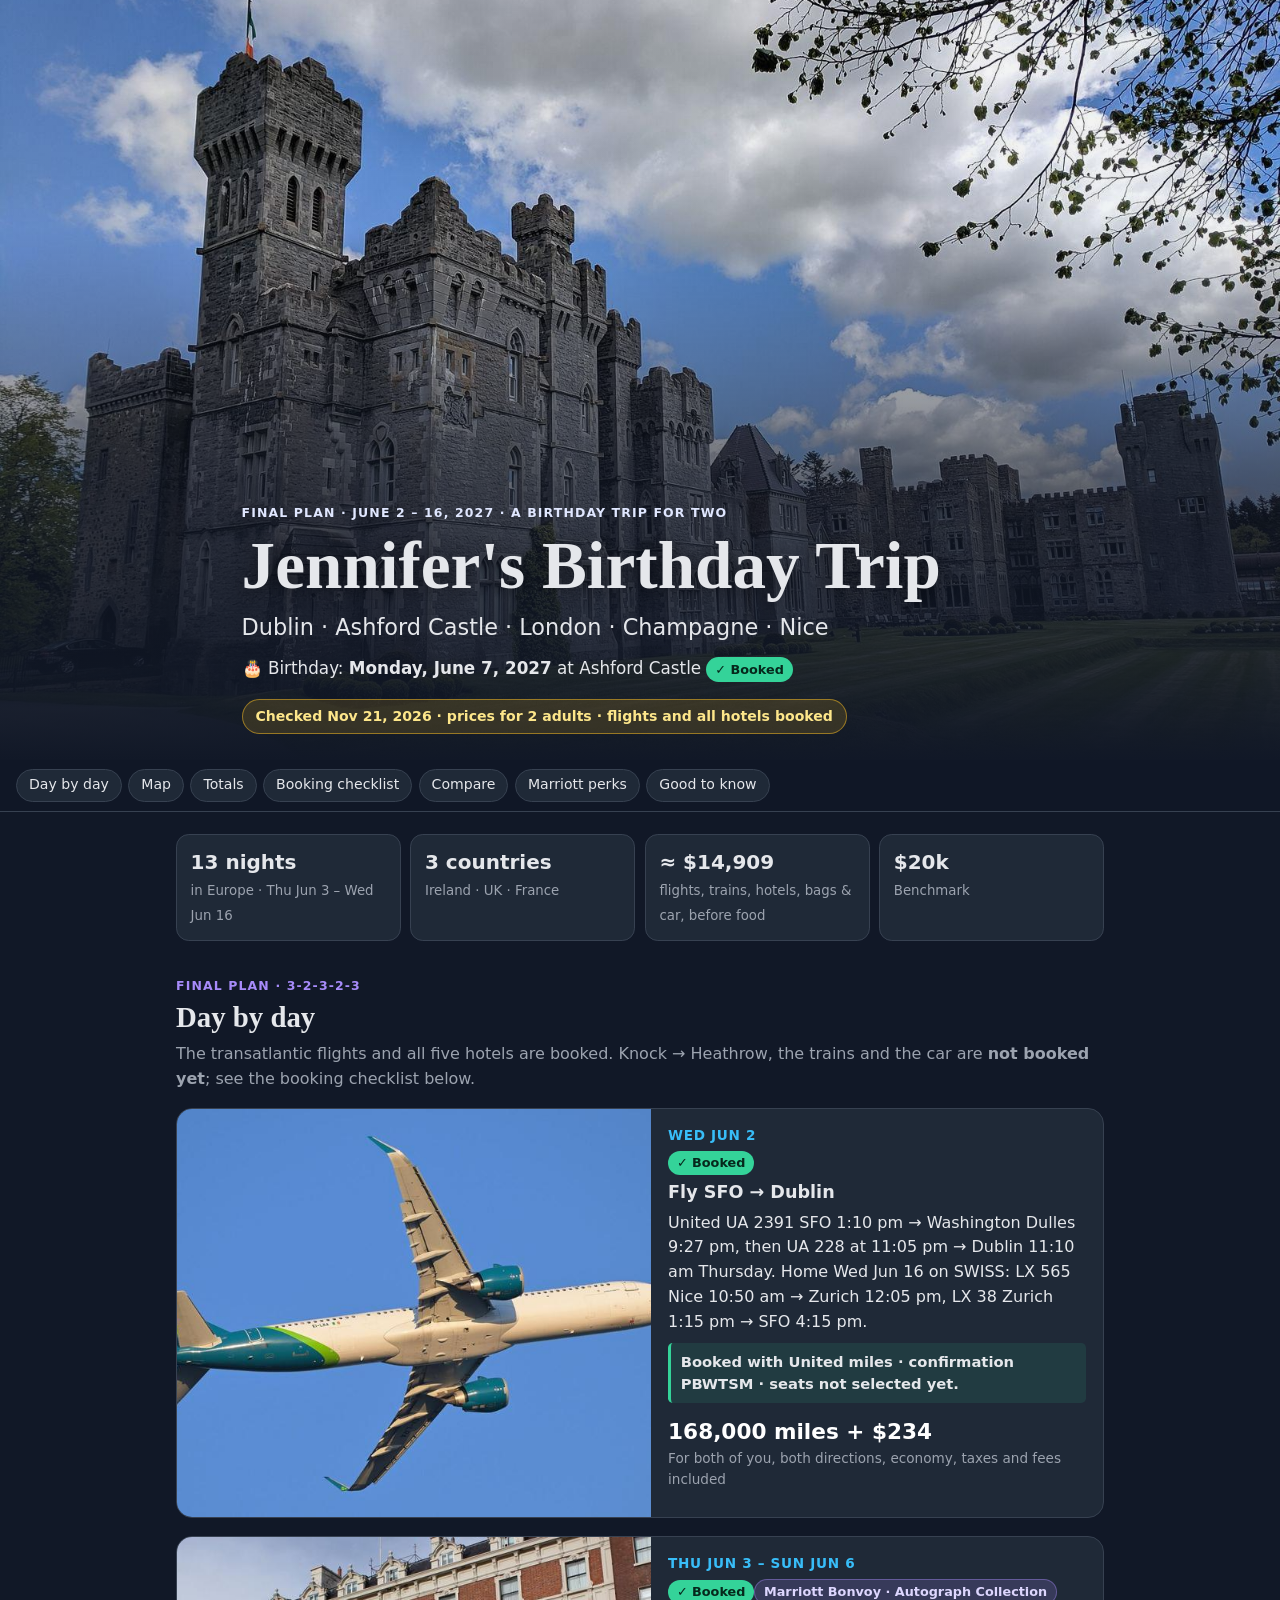
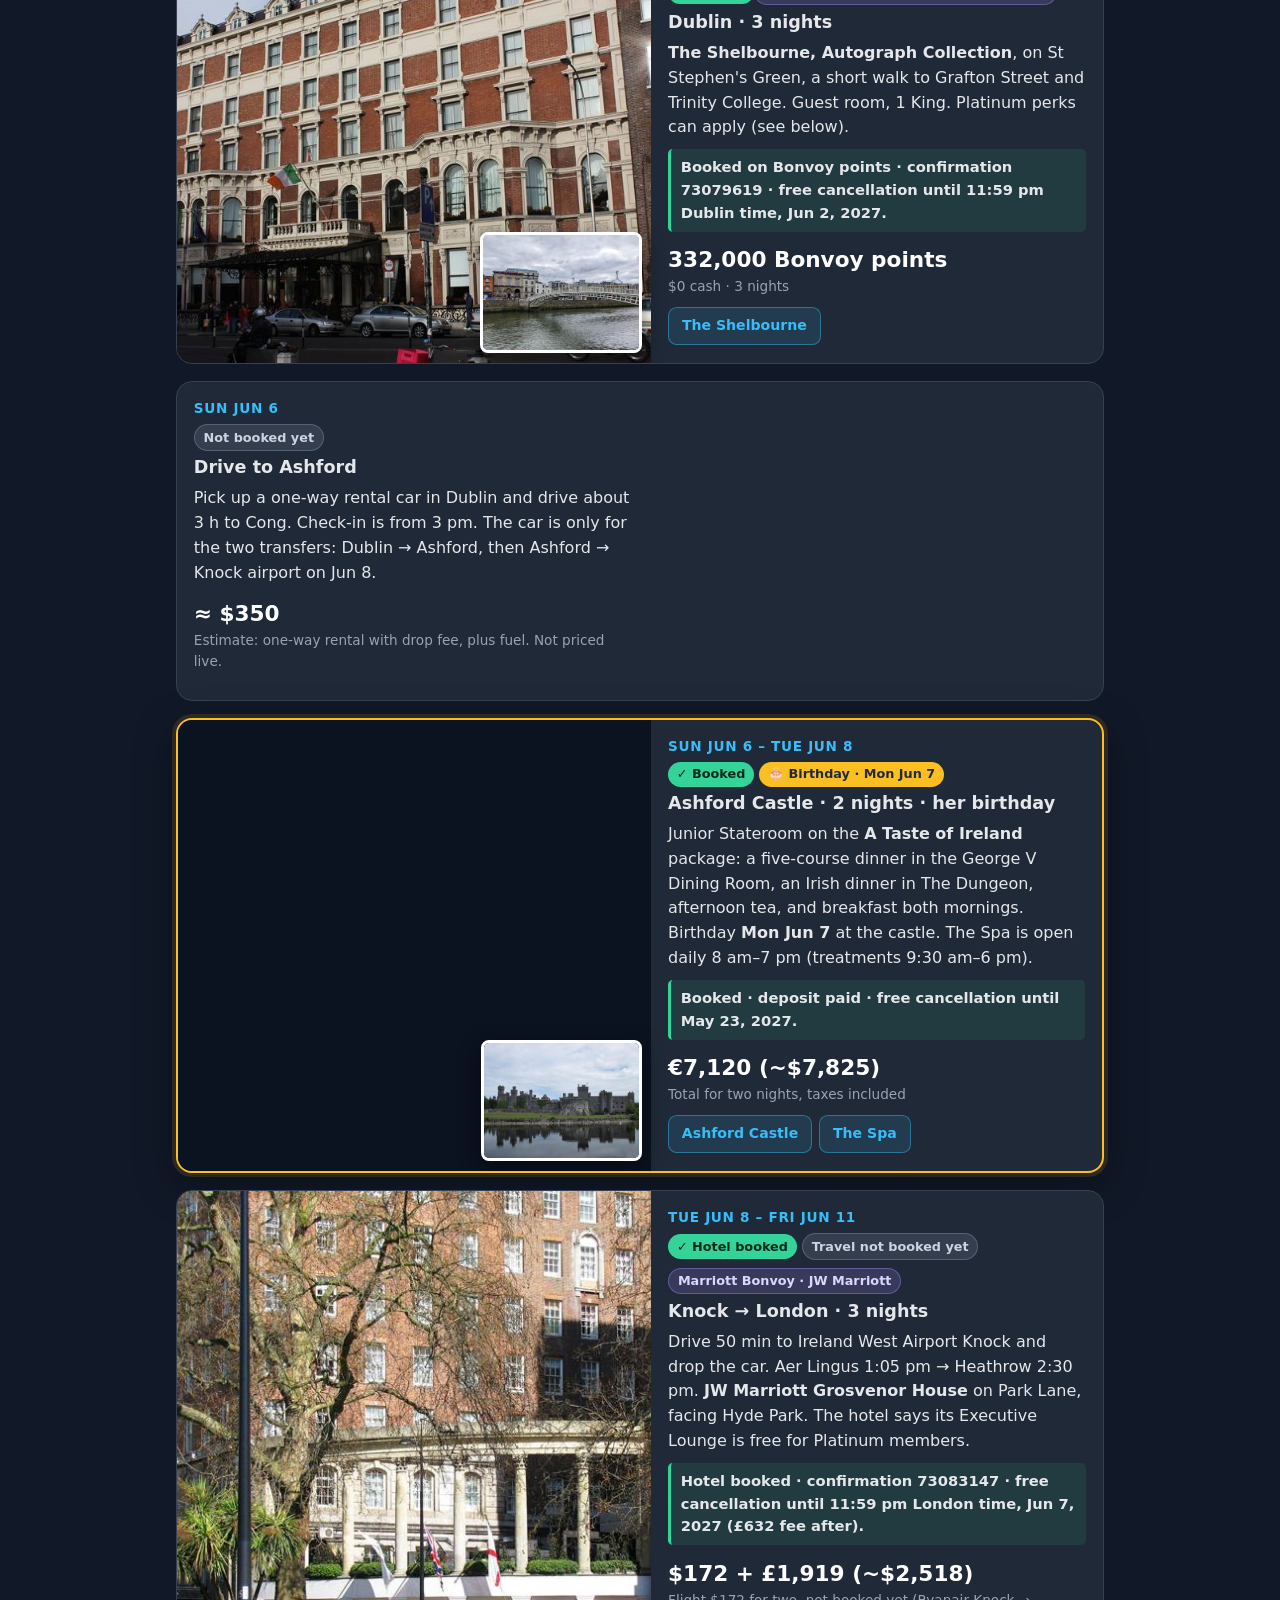
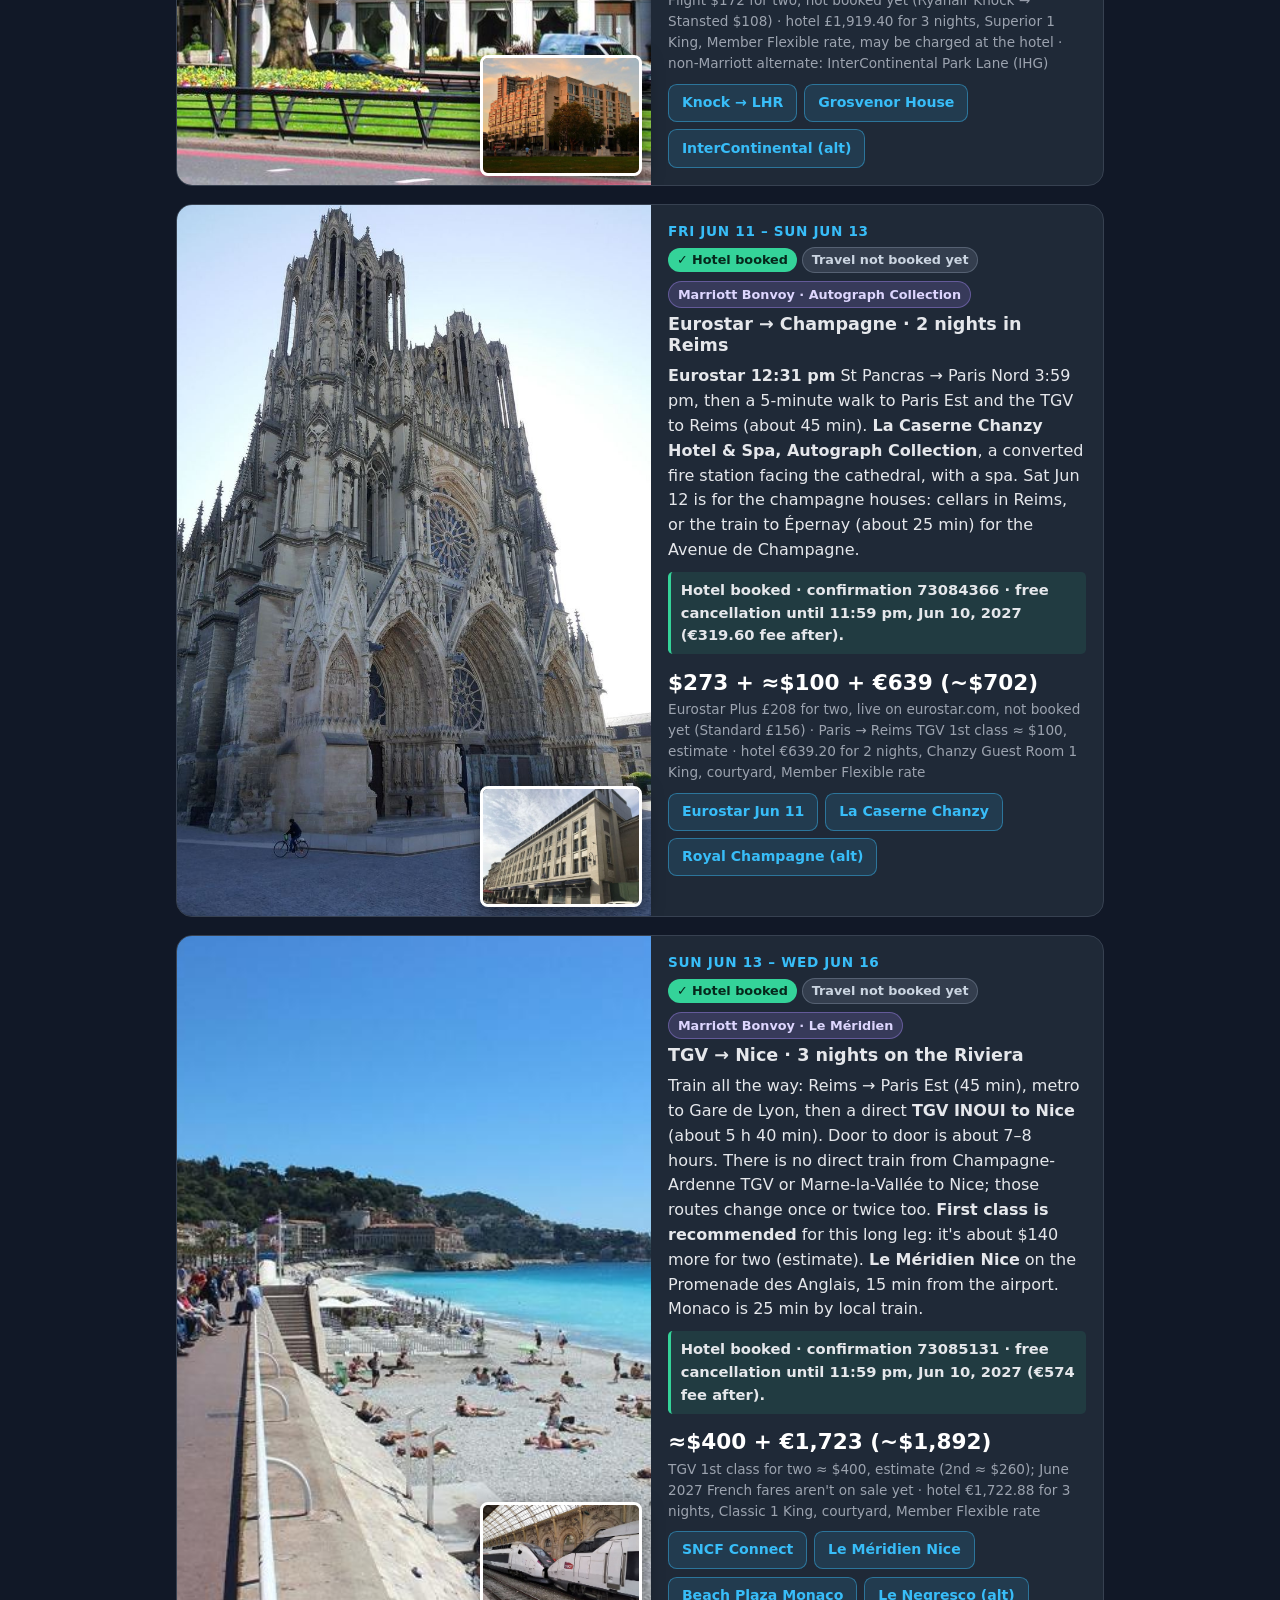
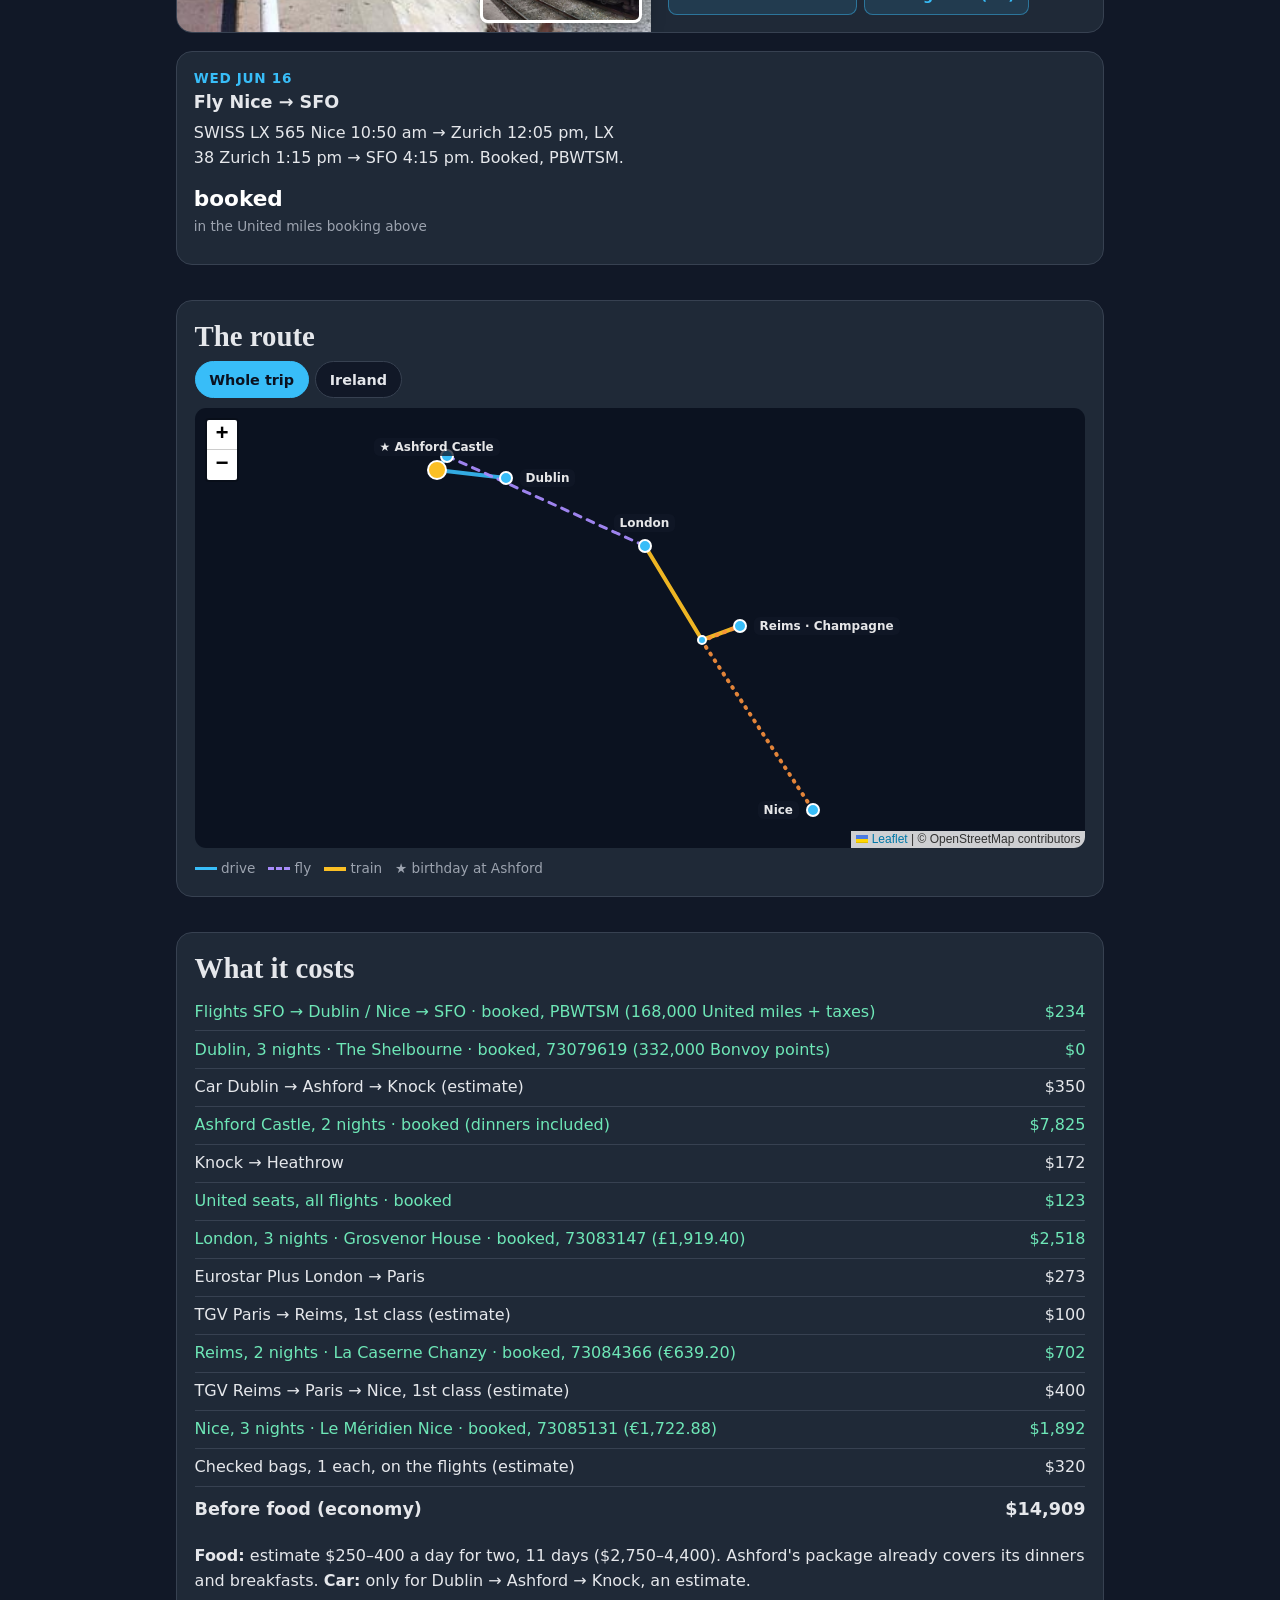
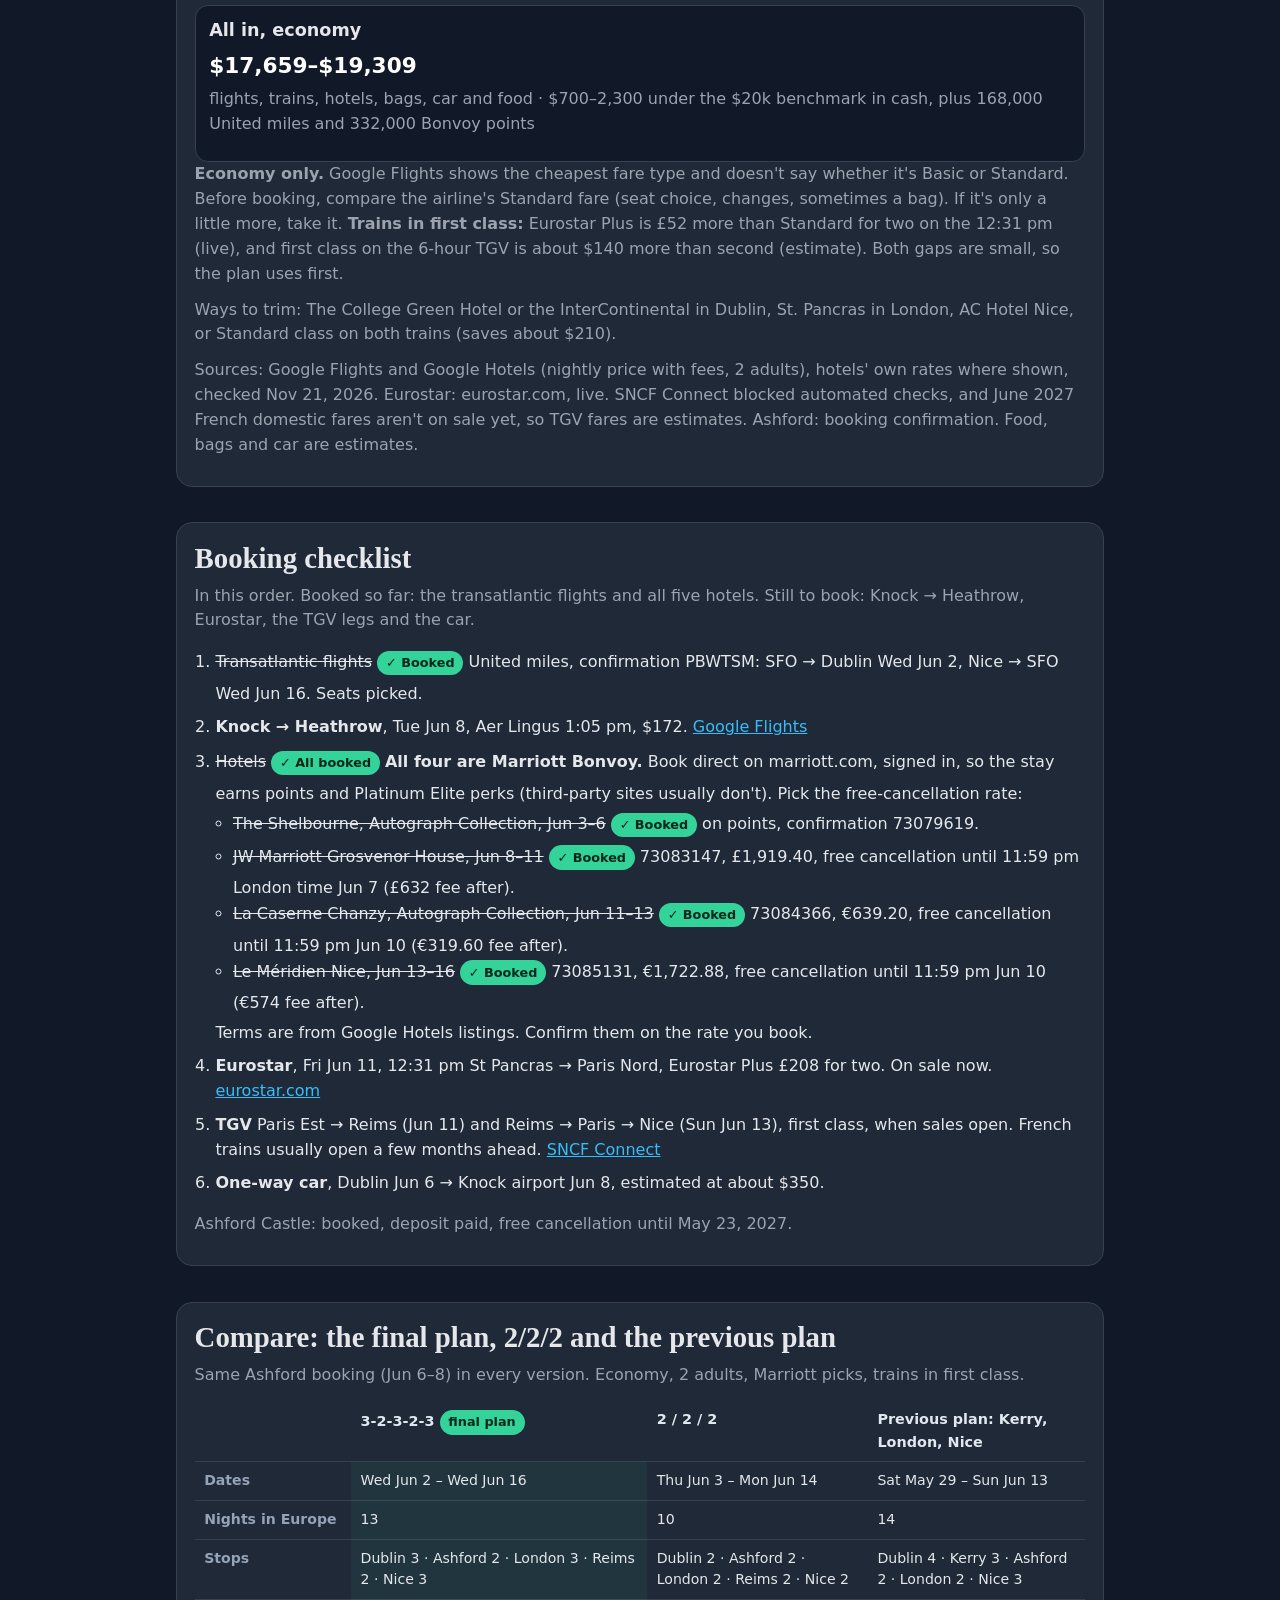
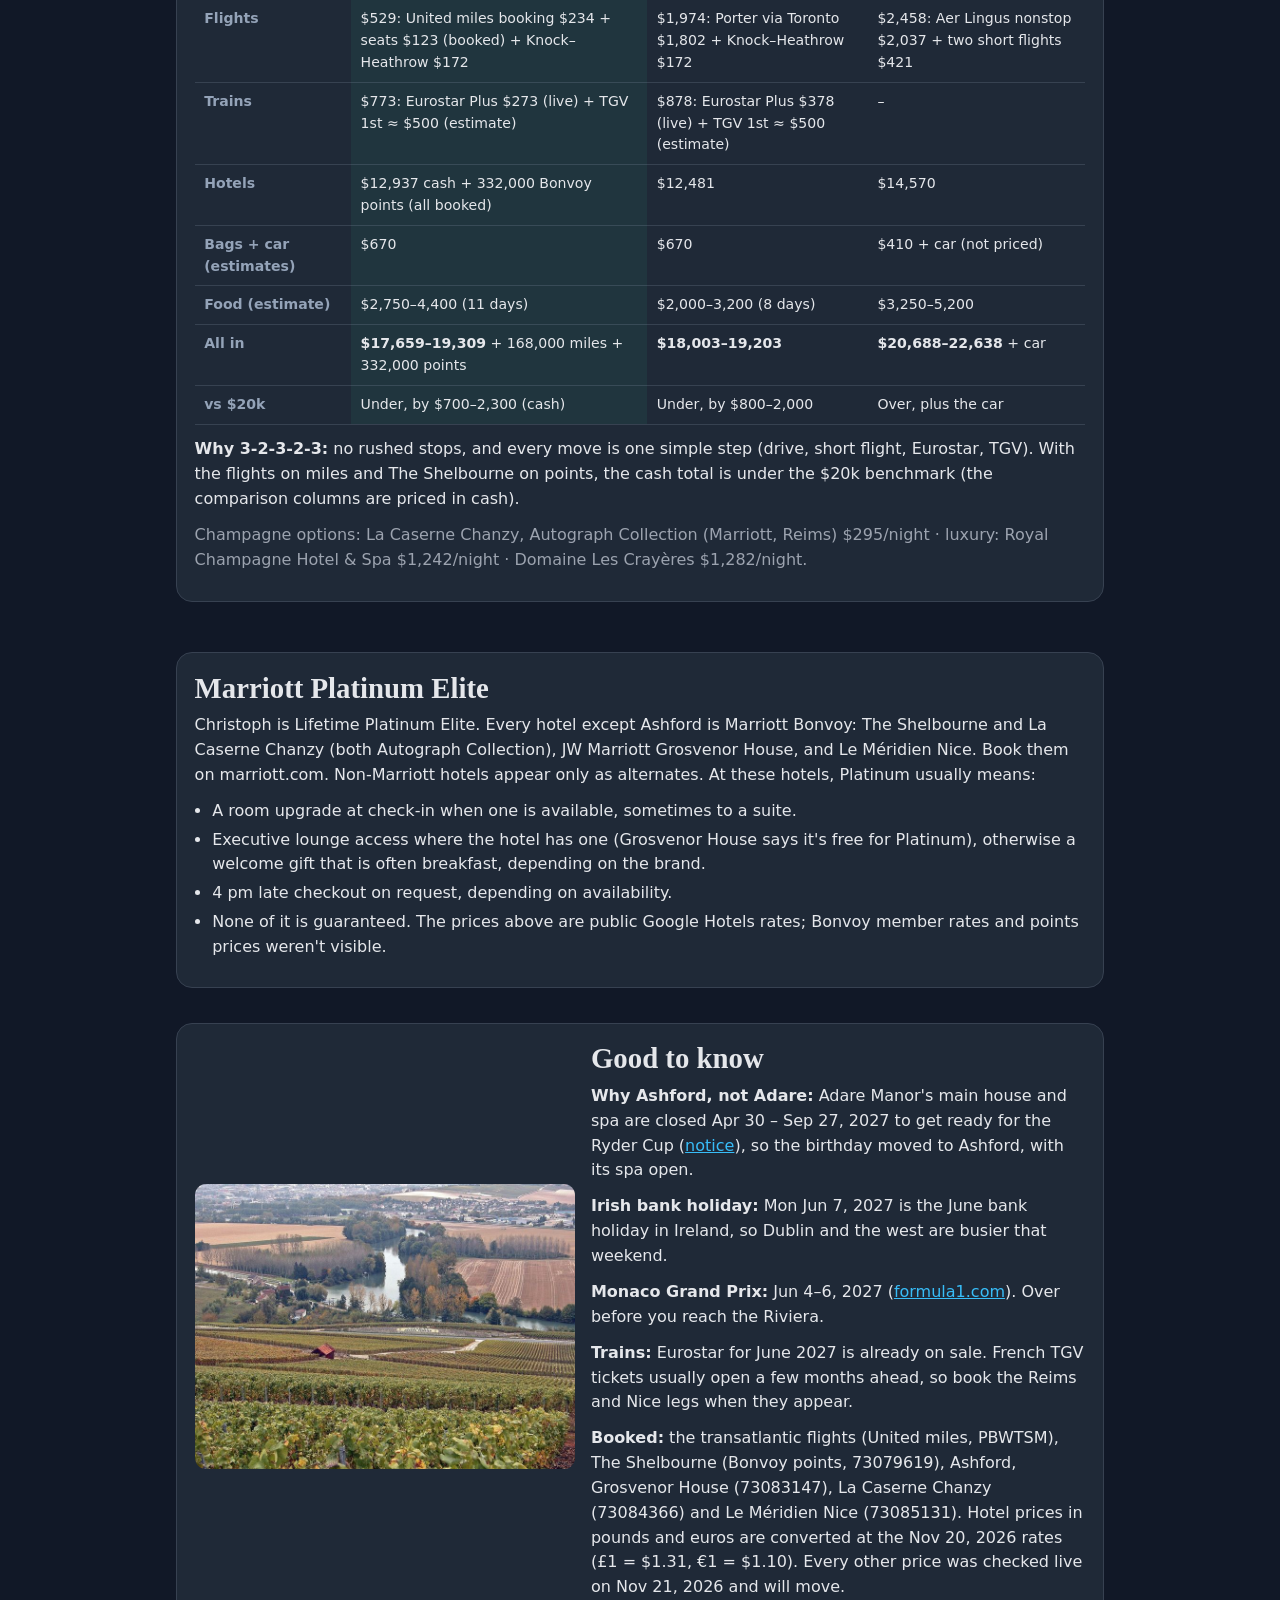
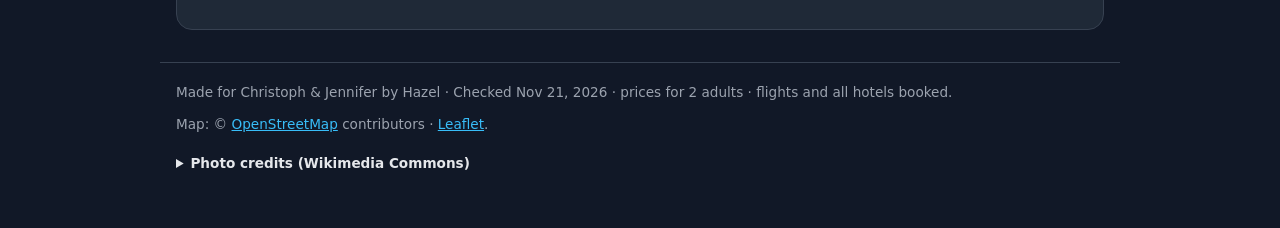
==== index.html @ 7ea9e930 "Grosvenor, Chanzy, Le Meridien booked" ====
<!doctype html>
<html lang="en">
<head>
<meta charset="utf-8">
<meta name="viewport" content="width=device-width, initial-scale=1, viewport-fit=cover">
<meta name="color-scheme" content="dark">
<meta name="description" content="Jennifer's birthday trip, June 2 – 16, 2027: Dublin, Ashford Castle, London, Champagne and Nice. Birthday Mon Jun 7 at Ashford Castle.">
<meta name="robots" content="noindex">
<meta property="og:title" content="Jenn's birthday trip · June 2027">
<meta property="og:description" content="Dublin · Ashford Castle · London · Champagne · Nice. Birthday Mon Jun 7 at Ashford Castle.">
<meta property="og:image" content="images/ashford2-1600.jpg">
<title>Jenn's Birthday Trip · June 2027</title>
<link rel="icon" href="data:image/svg+xml,<svg xmlns='http://www.w3.org/2000/svg' viewBox='0 0 100 100'><text y='.9em' font-size='90'>🎂</text></svg>">
<link rel="stylesheet" href="vendor/leaflet/leaflet.css">
<link rel="stylesheet" href="style.css?v=15">
</head>
<body>
<header class="hero">
  <img class="hero-img" src="images/ashford2-800.jpg" srcset="images/ashford2-800.jpg 800w, images/ashford2-1600.jpg 1600w" sizes="100vw" width="1600" height="1200" alt="Ashford Castle, County Mayo" loading="eager" fetchpriority="high" decoding="async">
  <div class="hero-text">
    <p class="kicker">Final plan · June 2 – 16, 2027 · a birthday trip for two</p>
    <h1>Jennifer's Birthday Trip</h1>
    <p class="lede">Dublin · Ashford Castle · London · Champagne · Nice</p>
    <p class="bday">🎂 Birthday: <b>Monday, June 7, 2027</b> at Ashford Castle <span class="badge booked">✓ Booked</span></p>
    <p class="checked">Checked Nov 21, 2026 · prices for 2 adults · flights and all hotels booked</p>
  </div>
</header>

<nav class="toc" aria-label="Sections">
  <a href="#plan">Day by day</a><a href="#map">Map</a><a href="#totals">Totals</a><a href="#book">Booking checklist</a><a href="#orders">Compare</a><a href="#perks">Marriott perks</a><a href="#know">Good to know</a>
</nav>

<main class="page">

<section class="summary">
  <div class="stat"><span>13 nights</span><small>in Europe · Thu Jun 3 – Wed Jun 16</small></div>
  <div class="stat"><span>3 countries</span><small>Ireland · UK · France</small></div>
  <div class="stat"><span>≈ $14,909</span><small>flights, trains, hotels, bags &amp; car, before food</small></div>
  <div class="stat"><span>$20k</span><small>Benchmark</small></div>
</section>

<section id="plan">
  <p class="kicker">Final plan · 3-2-3-2-3</p>
  <h2>Day by day</h2>
  <p class="muted">The transatlantic flights and all five hotels are booked. Knock → Heathrow, the trains and the car are <b>not booked yet</b>; see the booking checklist below.</p>
  <div class="timeline">
<article class="day"><figure class="media"><img class="" src="images/plane-800.jpg" srcset="images/plane-800.jpg 800w, images/plane-1600.jpg 1600w" sizes="(min-width: 900px) 50vw, 100vw" width="1600" height="1067" alt="Airliner on approach" loading="lazy" decoding="async"></figure><div class="day-body"><p class="date">Wed Jun 2</p><span class="badge booked">✓ Booked</span><h3>Fly SFO → Dublin</h3><p>United UA 2391 SFO 1:10 pm → Washington Dulles 9:27 pm, then UA 228 at 11:05 pm → Dublin 11:10 am Thursday. Home Wed Jun 16 on SWISS: LX 565 Nice 10:50 am → Zurich 12:05 pm, LX 38 Zurich 1:15 pm → SFO 4:15 pm.<span class="okline">Booked with United miles · confirmation PBWTSM · seats not selected yet.</span></p><p class="price">168,000 miles + $234<small>For both of you, both directions, economy, taxes and fees included</small></p><div class="links"></div></div></article>
<article class="day"><figure class="media"><img class="" src="images/shelbourne-800.jpg" srcset="images/shelbourne-800.jpg 800w, images/shelbourne-1600.jpg 1600w" sizes="(min-width: 900px) 50vw, 100vw" width="1600" height="1067" alt="The Shelbourne, St Stephen&#x27;s Green, Dublin" loading="lazy" decoding="async"><div class="inset"><img class="" src="images/dublin-800.jpg" srcset="images/dublin-800.jpg 800w, images/dublin-1600.jpg 1600w" sizes="200px" width="1600" height="1200" alt="Ha&#x27;penny Bridge, Dublin" loading="lazy" decoding="async"></div></figure><div class="day-body"><p class="date">Thu Jun 3 – Sun Jun 6</p><span class="badge booked">✓ Booked</span><span class="badge mar">Marriott Bonvoy · Autograph Collection</span><h3>Dublin · 3 nights</h3><p><b>The Shelbourne, Autograph Collection</b>, on St Stephen's Green, a short walk to Grafton Street and Trinity College. Guest room, 1 King. Platinum perks can apply (see below).<span class="okline">Booked on Bonvoy points · confirmation 73079619 · free cancellation until 11:59 pm Dublin time, Jun 2, 2027.</span></p><p class="price">332,000 Bonvoy points<small>$0 cash · 3 nights</small></p><div class="links"><a class="btn" href="https://www.marriott.com/en-us/hotels/dubdt-the-shelbourne-autograph-collection/overview/" target="_blank" rel="noopener">The Shelbourne</a></div></div></article>
<article class="day"><div class="day-body"><p class="date">Sun Jun 6</p><span class="badge todo">Not booked yet</span><h3>Drive to Ashford</h3><p>Pick up a one-way rental car in Dublin and drive about 3 h to Cong. Check-in is from 3 pm. The car is only for the two transfers: Dublin → Ashford, then Ashford → Knock airport on Jun 8.</p><p class="price">≈ $350<small>Estimate: one-way rental with drop fee, plus fuel. Not priced live.</small></p><div class="links"></div></div></article>
<article class="day star"><figure class="media"><img class="" src="images/ashford2-800.jpg" srcset="images/ashford2-800.jpg 800w, images/ashford2-1600.jpg 1600w" sizes="(min-width: 900px) 50vw, 100vw" width="1600" height="1200" alt="Ashford Castle, Cong, County Mayo" loading="lazy" decoding="async"><div class="inset"><img class="" src="images/ashford-800.jpg" srcset="images/ashford-800.jpg 800w, images/ashford-1600.jpg 1600w" sizes="200px" width="1600" height="1200" alt="Ashford Castle from Lough Corrib" loading="lazy" decoding="async"></div></figure><div class="day-body"><p class="date">Sun Jun 6 – Tue Jun 8</p><span class="badge booked">✓ Booked</span> <span class="badge">🎂 Birthday · Mon Jun 7</span><h3>Ashford Castle · 2 nights · her birthday</h3><p>Junior Stateroom on the <b>A Taste of Ireland</b> package: a five-course dinner in the George V Dining Room, an Irish dinner in The Dungeon, afternoon tea, and breakfast both mornings. Birthday <b>Mon Jun 7</b> at the castle. The Spa is open daily 8 am–7 pm (treatments 9:30 am–6 pm).<span class="okline">Booked · deposit paid · free cancellation until May 23, 2027.</span></p><p class="price">€7,120 (~$7,825)<small>Total for two nights, taxes included</small></p><div class="links"><a class="btn" href="https://ashfordcastle.com/" target="_blank" rel="noopener">Ashford Castle</a><a class="btn" href="https://ashfordcastle.com/wellness-and-spa" target="_blank" rel="noopener">The Spa</a></div></div></article>
<article class="day"><figure class="media"><img class="" src="images/grosvenor-800.jpg" srcset="images/grosvenor-800.jpg 800w, images/grosvenor-1600.jpg 1600w" sizes="(min-width: 900px) 50vw, 100vw" width="1600" height="1200" alt="Grosvenor House on Park Lane, London" loading="lazy" decoding="async"><div class="inset"><img class="" src="images/ic-parklane-800.jpg" srcset="images/ic-parklane-800.jpg 800w, images/ic-parklane-1600.jpg 1600w" sizes="200px" width="1600" height="1060" alt="InterContinental London Park Lane" loading="lazy" decoding="async"></div></figure><div class="day-body"><p class="date">Tue Jun 8 – Fri Jun 11</p><span class="badge booked">✓ Hotel booked</span> <span class="badge todo">Travel not booked yet</span><span class="badge mar">Marriott Bonvoy · JW Marriott</span><h3>Knock → London · 3 nights</h3><p>Drive 50 min to Ireland West Airport Knock and drop the car. Aer Lingus 1:05 pm → Heathrow 2:30 pm. <b>JW Marriott Grosvenor House</b> on Park Lane, facing Hyde Park. The hotel says its Executive Lounge is free for Platinum members.<span class="okline">Hotel booked · confirmation 73083147 · free cancellation until 11:59 pm London time, Jun 7, 2027 (£632 fee after).</span></p><p class="price">$172 + £1,919 (~$2,518)<small>Flight $172 for two, not booked yet (Ryanair Knock → Stansted $108) · hotel £1,919.40 for 3 nights, Superior 1 King, Member Flexible rate, may be charged at the hotel · non-Marriott alternate: InterContinental Park Lane (IHG)</small></p><div class="links"><a class="btn" href="https://www.google.com/travel/flights/search?tfs=CBwQAhoeEgoyMDI3LTA2LTA4agcIARIDTk9DcgcIARIDTEhSQAFAAUgBcAGCAQsI____________AZgBAg&amp;curr=USD&amp;hl=en" target="_blank" rel="noopener">Knock → LHR</a><a class="btn" href="https://www.marriott.com/en-us/hotels/longh-jw-marriott-grosvenor-house-london/overview/" target="_blank" rel="noopener">Grosvenor House</a><a class="btn" href="https://www.ihg.com/intercontinental/hotels/us/en/london/lonhb/hoteldetail" target="_blank" rel="noopener">InterContinental (alt)</a></div></div></article>
<article class="day"><figure class="media"><img class="" src="images/reims-800.jpg" srcset="images/reims-800.jpg 800w, images/reims-1600.jpg 1600w" sizes="(min-width: 900px) 50vw, 100vw" width="1067" height="1600" alt="Reims Cathedral" loading="lazy" decoding="async"><div class="inset"><img class="" src="images/chanzy-800.jpg" srcset="images/chanzy-800.jpg 800w, images/chanzy-1600.jpg 1600w" sizes="200px" width="1008" height="756" alt="La Caserne Chanzy, Reims" loading="lazy" decoding="async"></div></figure><div class="day-body"><p class="date">Fri Jun 11 – Sun Jun 13</p><span class="badge booked">✓ Hotel booked</span> <span class="badge todo">Travel not booked yet</span><span class="badge mar">Marriott Bonvoy · Autograph Collection</span><h3>Eurostar → Champagne · 2 nights in Reims</h3><p><b>Eurostar 12:31 pm</b> St Pancras → Paris Nord 3:59 pm, then a 5-minute walk to Paris Est and the TGV to Reims (about 45 min). <b>La Caserne Chanzy Hotel &amp; Spa, Autograph Collection</b>, a converted fire station facing the cathedral, with a spa. Sat Jun 12 is for the champagne houses: cellars in Reims, or the train to Épernay (about 25 min) for the Avenue de Champagne.<span class="okline">Hotel booked · confirmation 73084366 · free cancellation until 11:59 pm, Jun 10, 2027 (€319.60 fee after).</span></p><p class="price">$273 + ≈$100 + €639 (~$702)<small>Eurostar Plus £208 for two, live on eurostar.com, not booked yet (Standard £156) · Paris → Reims TGV 1st class ≈ $100, estimate · hotel €639.20 for 2 nights, Chanzy Guest Room 1 King, courtyard, Member Flexible rate</small></p><div class="links"><a class="btn" href="https://www.eurostar.com/search/uk-en?adult=2&amp;origin=7015400&amp;destination=8727100&amp;outbound=2027-06-11" target="_blank" rel="noopener">Eurostar Jun 11</a><a class="btn" href="https://www.marriott.com/en-us/hotels/rheak-la-caserne-chanzy-hotel-and-spa-autograph-collection/overview/" target="_blank" rel="noopener">La Caserne Chanzy</a><a class="btn" href="https://royalchampagne.com/" target="_blank" rel="noopener">Royal Champagne (alt)</a></div></div></article>
<article class="day"><figure class="media"><img class="" src="images/nice-800.jpg" srcset="images/nice-800.jpg 800w, images/nice-1600.jpg 1600w" sizes="(min-width: 900px) 50vw, 100vw" width="1600" height="1067" alt="Promenade des Anglais, Nice" loading="lazy" decoding="async"><div class="inset"><img class="" src="images/tgv-800.jpg" srcset="images/tgv-800.jpg 800w, images/tgv-1600.jpg 1600w" sizes="200px" width="1600" height="1200" alt="TGV at Nice-Ville" loading="lazy" decoding="async"></div></figure><div class="day-body"><p class="date">Sun Jun 13 – Wed Jun 16</p><span class="badge booked">✓ Hotel booked</span> <span class="badge todo">Travel not booked yet</span><span class="badge mar">Marriott Bonvoy · Le Méridien</span><h3>TGV → Nice · 3 nights on the Riviera</h3><p>Train all the way: Reims → Paris Est (45 min), metro to Gare de Lyon, then a direct <b>TGV INOUI to Nice</b> (about 5 h 40 min). Door to door is about 7–8 hours. There is no direct train from Champagne-Ardenne TGV or Marne-la-Vallée to Nice; those routes change once or twice too. <b>First class is recommended</b> for this long leg: it's about $140 more for two (estimate). <b>Le Méridien Nice</b> on the Promenade des Anglais, 15 min from the airport. Monaco is 25 min by local train.<span class="okline">Hotel booked · confirmation 73085131 · free cancellation until 11:59 pm, Jun 10, 2027 (€574 fee after).</span></p><p class="price">≈$400 + €1,723 (~$1,892)<small>TGV 1st class for two ≈ $400, estimate (2nd ≈ $260); June 2027 French fares aren't on sale yet · hotel €1,722.88 for 3 nights, Classic 1 King, courtyard, Member Flexible rate</small></p><div class="links"><a class="btn" href="https://www.sncf-connect.com/en-en/train/route/reims/nice" target="_blank" rel="noopener">SNCF Connect</a><a class="btn" href="https://www.marriott.com/en-us/hotels/ncemd-le-meridien-nice/overview/" target="_blank" rel="noopener">Le Méridien Nice</a><a class="btn" href="https://www.marriott.com/en-us/hotels/mcmmd-le-meridien-beach-plaza/overview/" target="_blank" rel="noopener">Beach Plaza Monaco</a><a class="btn" href="https://www.lenegresco.com/" target="_blank" rel="noopener">Le Negresco (alt)</a></div></div></article>
<article class="day"><div class="day-body"><p class="date">Wed Jun 16</p><h3>Fly Nice → SFO</h3><p>SWISS LX 565 Nice 10:50 am → Zurich 12:05 pm, LX 38 Zurich 1:15 pm → SFO 4:15 pm. Booked, PBWTSM.</p><p class="price">booked<small>in the United miles booking above</small></p><div class="links"></div></div></article>
  </div>
</section>

<section id="map" class="panel">
  <h2>The route</h2>
  <div class="map-toggle" role="group" aria-label="Map view">
    <button type="button" id="zoom-all" aria-pressed="true">Whole trip</button>
    <button type="button" id="zoom-ie" aria-pressed="false">Ireland</button>
  </div>
  <div id="leaflet" role="img" aria-label="Map of the trip route"></div>
  <p class="muted legend"><span class="sw drive"></span> drive &nbsp; <span class="sw fly"></span> fly &nbsp; <span class="sw train"></span> train &nbsp; ★ birthday at Ashford</p>
</section>

<section id="totals" class="panel">
  <h2>What it costs</h2>
  <table class="tot"><tbody><tr class="booked"><td>Flights SFO → Dublin / Nice → SFO · booked, PBWTSM (168,000 United miles + taxes)</td><td>$234</td></tr><tr class="booked"><td>Dublin, 3 nights · The Shelbourne · booked, 73079619 (332,000 Bonvoy points)</td><td>$0</td></tr><tr class="est"><td>Car Dublin → Ashford → Knock (estimate)</td><td>$350</td></tr><tr class="booked"><td>Ashford Castle, 2 nights · booked (dinners included)</td><td>$7,825</td></tr><tr class=""><td>Knock → Heathrow</td><td>$172</td></tr><tr class="booked"><td>United seats, all flights · booked</td><td>$123</td></tr><tr class="booked"><td>London, 3 nights · Grosvenor House · booked, 73083147 (£1,919.40)</td><td>$2,518</td></tr><tr class=""><td>Eurostar Plus London → Paris</td><td>$273</td></tr><tr class="est"><td>TGV Paris → Reims, 1st class (estimate)</td><td>$100</td></tr><tr class="booked"><td>Reims, 2 nights · La Caserne Chanzy · booked, 73084366 (€639.20)</td><td>$702</td></tr><tr class="est"><td>TGV Reims → Paris → Nice, 1st class (estimate)</td><td>$400</td></tr><tr class="booked"><td>Nice, 3 nights · Le Méridien Nice · booked, 73085131 (€1,722.88)</td><td>$1,892</td></tr><tr class="est"><td>Checked bags, 1 each, on the flights (estimate)</td><td>$320</td></tr></tbody>
  <tfoot><tr><td>Before food (economy)</td><td>$14,909</td></tr></tfoot></table>
  <p><b>Food:</b> estimate $250–400 a day for two, 11 days ($2,750–4,400). Ashford's package already covers its dinners and breakfasts.
  <b>Car:</b> only for Dublin → Ashford → Knock, an estimate.</p>
  <div class="cabins">
    <div class="cab"><h3>All in, economy</h3><p class="price">$17,659–$19,309</p><p class="muted">flights, trains, hotels, bags, car and food · $700–2,300 under the $20k benchmark in cash, plus 168,000 United miles and 332,000 Bonvoy points</p></div>
  </div>
  <p class="muted"><b>Economy only.</b> Google Flights shows the cheapest fare type and doesn't say whether it's Basic or Standard. Before booking, compare the airline's Standard fare (seat choice, changes, sometimes a bag). If it's only a little more, take it. <b>Trains in first class:</b> Eurostar Plus is £52 more than Standard for two on the 12:31 pm (live), and first class on the 6-hour TGV is about $140 more than second (estimate). Both gaps are small, so the plan uses first.</p>
  <p class="muted">Ways to trim: The College Green Hotel or the InterContinental in Dublin, St. Pancras in London, AC Hotel Nice, or Standard class on both trains (saves about $210).</p>
  <p class="muted">Sources: Google Flights and Google Hotels (nightly price with fees, 2 adults), hotels' own rates where shown, checked Nov 21, 2026. Eurostar: eurostar.com, live. SNCF Connect blocked automated checks, and June 2027 French domestic fares aren't on sale yet, so TGV fares are estimates. Ashford: booking confirmation. Food, bags and car are estimates.</p>
</section>

<section id="book" class="panel">
  <h2>Booking checklist</h2>
  <p class="muted">In this order. Booked so far: the transatlantic flights and all five hotels. Still to book: Knock → Heathrow, Eurostar, the TGV legs and the car.</p>
  <ol class="check">
    <li><s>Transatlantic flights</s> <span class="badge booked">✓ Booked</span> United miles, confirmation PBWTSM: SFO → Dublin Wed Jun 2, Nice → SFO Wed Jun 16. Seats picked.</li>
    <li><b>Knock → Heathrow</b>, Tue Jun 8, Aer Lingus 1:05 pm, $172. <a href="https://www.google.com/travel/flights/search?tfs=CBwQAhoeEgoyMDI3LTA2LTA4agcIARIDTk9DcgcIARIDTEhSQAFAAUgBcAGCAQsI____________AZgBAg&amp;curr=USD&amp;hl=en" target="_blank" rel="noopener">Google Flights</a></li>
    <li><s>Hotels</s> <span class="badge booked">✓ All booked</span> <b>All four are Marriott Bonvoy.</b> Book direct on marriott.com, signed in, so the stay earns points and Platinum Elite perks (third-party sites usually don't). Pick the free-cancellation rate:
      <ul>
        <li><s>The Shelbourne, Autograph Collection, Jun 3–6</s> <span class="badge booked">✓ Booked</span> on points, confirmation 73079619.</li>
        <li><s>JW Marriott Grosvenor House, Jun 8–11</s> <span class="badge booked">✓ Booked</span> 73083147, £1,919.40, free cancellation until 11:59 pm London time Jun 7 (£632 fee after).</li>
        <li><s>La Caserne Chanzy, Autograph Collection, Jun 11–13</s> <span class="badge booked">✓ Booked</span> 73084366, €639.20, free cancellation until 11:59 pm Jun 10 (€319.60 fee after).</li>
        <li><s>Le Méridien Nice, Jun 13–16</s> <span class="badge booked">✓ Booked</span> 73085131, €1,722.88, free cancellation until 11:59 pm Jun 10 (€574 fee after).</li>
      </ul>
      Terms are from Google Hotels listings. Confirm them on the rate you book.</li>
    <li><b>Eurostar</b>, Fri Jun 11, 12:31 pm St Pancras → Paris Nord, Eurostar Plus £208 for two. On sale now. <a href="https://www.eurostar.com/search/uk-en?adult=2&amp;origin=7015400&amp;destination=8727100&amp;outbound=2027-06-11" target="_blank" rel="noopener">eurostar.com</a></li>
    <li><b>TGV</b> Paris Est → Reims (Jun 11) and Reims → Paris → Nice (Sun Jun 13), first class, when sales open. French trains usually open a few months ahead. <a href="https://www.sncf-connect.com/en-en/train/route/reims/nice" target="_blank" rel="noopener">SNCF Connect</a></li>
    <li><b>One-way car</b>, Dublin Jun 6 → Knock airport Jun 8, estimated at about $350.</li>
  </ol>
  <p class="muted">Ashford Castle: booked, deposit paid, free cancellation until May 23, 2027.</p>
</section>

<section id="orders" class="panel">
  <h2>Compare: the final plan, 2/2/2 and the previous plan</h2>
  <p class="muted">Same Ashford booking (Jun 6–8) in every version. Economy, 2 adults, Marriott picks, trains in first class.</p>
  <div class="scroll"><table class="cmp"><tr><th></th><th>3-2-3-2-3 <span class="badge booked">final plan</span></th><th>2 / 2 / 2</th><th>Previous plan: Kerry, London, Nice</th></tr><tr><th>Dates</th><td>Wed Jun 2 – Wed Jun 16</td><td>Thu Jun 3 – Mon Jun 14</td><td>Sat May 29 – Sun Jun 13</td></tr><tr><th>Nights in Europe</th><td>13</td><td>10</td><td>14</td></tr><tr><th>Stops</th><td>Dublin 3 · Ashford 2 · London 3 · Reims 2 · Nice 3</td><td>Dublin 2 · Ashford 2 · London 2 · Reims 2 · Nice 2</td><td>Dublin 4 · Kerry 3 · Ashford 2 · London 2 · Nice 3</td></tr><tr><th>Flights</th><td>$529: United miles booking $234 + seats $123 (booked) + Knock–Heathrow $172</td><td>$1,974: Porter via Toronto $1,802 + Knock–Heathrow $172</td><td>$2,458: Aer Lingus nonstop $2,037 + two short flights $421</td></tr><tr><th>Trains</th><td>$773: Eurostar Plus $273 (live) + TGV 1st ≈ $500 (estimate)</td><td>$878: Eurostar Plus $378 (live) + TGV 1st ≈ $500 (estimate)</td><td>–</td></tr><tr><th>Hotels</th><td>$12,937 cash + 332,000 Bonvoy points (all booked)</td><td>$12,481</td><td>$14,570</td></tr><tr><th>Bags + car (estimates)</th><td>$670</td><td>$670</td><td>$410 + car (not priced)</td></tr><tr><th>Food (estimate)</th><td>$2,750–4,400 (11 days)</td><td>$2,000–3,200 (8 days)</td><td>$3,250–5,200</td></tr><tr><th>All in</th><td><b>$17,659–19,309</b> + 168,000 miles + 332,000 points</td><td><b>$18,003–19,203</b></td><td><b>$20,688–22,638</b> + car</td></tr><tr><th>vs $20k</th><td>Under, by $700–2,300 (cash)</td><td>Under, by $800–2,000</td><td>Over, plus the car</td></tr></table></div>
  <p><b>Why 3-2-3-2-3:</b> no rushed stops, and every move is one simple step (drive, short flight, Eurostar, TGV). With the flights on miles and The Shelbourne on points, the cash total is under the $20k benchmark (the comparison columns are priced in cash).</p>
  <p class="muted">Champagne options: La Caserne Chanzy, Autograph Collection (Marriott, Reims) $295/night · luxury: Royal Champagne Hotel &amp; Spa $1,242/night · Domaine Les Crayères $1,282/night.</p>
</section>

<section id="perks" class="panel perks">
  <h2>Marriott Platinum Elite</h2>
  <p>Christoph is Lifetime Platinum Elite. Every hotel except Ashford is Marriott Bonvoy: The Shelbourne and La Caserne Chanzy (both Autograph Collection), JW Marriott Grosvenor House, and Le Méridien Nice. Book them on marriott.com. Non-Marriott hotels appear only as alternates. At these hotels, Platinum usually means:</p>
  <ul>
    <li>A room upgrade at check-in when one is available, sometimes to a suite.</li>
    <li>Executive lounge access where the hotel has one (Grosvenor House says it's free for Platinum), otherwise a welcome gift that is often breakfast, depending on the brand.</li>
    <li>4 pm late checkout on request, depending on availability.</li>
    <li>None of it is guaranteed. The prices above are public Google Hotels rates; Bonvoy member rates and points prices weren't visible.</li>
  </ul>
</section>

<section id="know" class="panel know">
  <img class="cover" src="images/vines-800.jpg" srcset="images/vines-800.jpg 800w, images/vines-1600.jpg 1600w" sizes="(min-width: 900px) 50vw, 100vw" width="1600" height="1200" alt="Champagne vineyards above the Marne at Hautvillers" loading="lazy" decoding="async">
  <div>
    <h2>Good to know</h2>
    <p><b>Why Ashford, not Adare:</b> Adare Manor's main house and spa are closed Apr 30 – Sep 27, 2027 to get ready for the Ryder Cup (<a href="https://www.lhw.com/hotel/Adare-Manor-Adare-Ireland" target="_blank" rel="noopener">notice</a>), so the birthday moved to Ashford, with its spa open.</p>
    <p><b>Irish bank holiday:</b> Mon Jun 7, 2027 is the June bank holiday in Ireland, so Dublin and the west are busier that weekend.</p>
    <p><b>Monaco Grand Prix:</b> Jun 4–6, 2027 (<a href="https://www.formula1.com/en/racing/2027/monaco" target="_blank" rel="noopener">formula1.com</a>). Over before you reach the Riviera.</p>
    <p><b>Trains:</b> Eurostar for June 2027 is already on sale. French TGV tickets usually open a few months ahead, so book the Reims and Nice legs when they appear.</p>
    <p><b>Booked:</b> the transatlantic flights (United miles, PBWTSM), The Shelbourne (Bonvoy points, 73079619), Ashford, Grosvenor House (73083147), La Caserne Chanzy (73084366) and Le Méridien Nice (73085131). Hotel prices in pounds and euros are converted at the Nov 20, 2026 rates (£1 = $1.31, €1 = $1.10). Every other price was checked live on Nov 21, 2026 and will move.</p>
  </div>
</section>

</main>

<footer class="foot">
  <p>Made for Christoph &amp; Jennifer by Hazel · Checked Nov 21, 2026 · prices for 2 adults · flights and all hotels booked.</p>
  <p>Map: © <a href="https://www.openstreetmap.org/copyright" target="_blank" rel="noopener">OpenStreetMap</a> contributors · <a href="https://leafletjs.com" target="_blank" rel="noopener">Leaflet</a>.</p>
  <details><summary>Photo credits (Wikimedia Commons)</summary><ul class="credits"><li><a href="https://commons.wikimedia.org/wiki/File:Ashford_castle_from_Lough_Corrib.JPG" target="_blank" rel="noopener">Ashford castle from Lough Corrib.JPG</a> by yanshoof · <a href="https://creativecommons.org/licenses/by-sa/3.0" target="_blank" rel="noopener">CC BY-SA 3.0</a></li><li><a href="https://commons.wikimedia.org/wiki/File:Ashford_Castle_from_the_northwest.jpg" target="_blank" rel="noopener">Ashford Castle from the northwest.jpg</a> by Grendelkhan · <a href="https://creativecommons.org/licenses/by-sa/4.0" target="_blank" rel="noopener">CC BY-SA 4.0</a></li><li><a href="https://commons.wikimedia.org/wiki/File:Ha%27penny_Bridge,_Dublin_-_2022-07-20.jpg" target="_blank" rel="noopener">Ha&#x27;penny Bridge, Dublin - 2022-07-20.jpg</a> by The wub · <a href="https://creativecommons.org/licenses/by-sa/4.0" target="_blank" rel="noopener">CC BY-SA 4.0</a></li><li><a href="https://commons.wikimedia.org/wiki/File:Aer_Lingus_Airbus_A321neo_EI-LRA_departing_Boston_August_2025.jpg" target="_blank" rel="noopener">Aer Lingus Airbus A321neo EI-LRA departing Boston August 2025.jpg</a> by 4300streetcar · <a href="https://creativecommons.org/licenses/by/4.0" target="_blank" rel="noopener">CC BY 4.0</a></li><li><a href="https://commons.wikimedia.org/wiki/File:InterContinental_Hotel_London_Park_Lane_Hotel.jpg" target="_blank" rel="noopener">InterContinental Hotel London Park Lane Hotel.jpg</a> by Garry Knight · <a href="https://creativecommons.org/licenses/by-sa/2.0" target="_blank" rel="noopener">CC BY-SA 2.0</a></li><li><a href="https://commons.wikimedia.org/wiki/File:Promenade_des_Anglais_(Nice),_France.jpg" target="_blank" rel="noopener">Promenade des Anglais (Nice), France.jpg</a> by Uhooep · <a href="https://creativecommons.org/licenses/by-sa/4.0" target="_blank" rel="noopener">CC BY-SA 4.0</a></li><li><a href="https://commons.wikimedia.org/wiki/File:Shelbourne_Hotel,_Dublin,_October_2010_(01).JPG" target="_blank" rel="noopener">Shelbourne Hotel, Dublin, October 2010 (01).JPG</a> by Ardfern · <a href="https://creativecommons.org/licenses/by-sa/3.0" target="_blank" rel="noopener">CC BY-SA 3.0</a></li><li><a href="https://commons.wikimedia.org/wiki/File:Grosvenor_House_Hotel,_Park_Lane.jpg" target="_blank" rel="noopener">Grosvenor House Hotel, Park Lane.jpg</a> by Dhowes9 · <a href="https://creativecommons.org/licenses/by-sa/3.0" target="_blank" rel="noopener">CC BY-SA 3.0</a></li><li><a href="https://commons.wikimedia.org/wiki/File:Reims_Facade_r%C3%A9am%C3%A9nag%C3%A9e_de_la_Caserne_Chanzy.jpg" target="_blank" rel="noopener">Reims Facade réaménagée de la Caserne Chanzy.jpg</a> by Ours51+ · <a href="https://creativecommons.org/licenses/by-sa/4.0" target="_blank" rel="noopener">CC BY-SA 4.0</a></li><li><a href="https://commons.wikimedia.org/wiki/File:Facade_of_Reims_Cathedral.jpg" target="_blank" rel="noopener">Facade of Reims Cathedral.jpg</a> by The Crazy Tourist (thecrazytourist.com) · <a href="https://creativecommons.org/licenses/by-sa/4.0" target="_blank" rel="noopener">CC BY-SA 4.0</a></li><li><a href="https://commons.wikimedia.org/wiki/File:Vignes_(vue_sur_la_Marne_depuis_Hautvillers.51)_Cl.J.Weber04_(23677661455).jpg" target="_blank" rel="noopener">Vignes (vue sur la Marne depuis Hautvillers.51) Cl.J.Weber04 (23677661455).jpg</a> by INRA DIST from France · <a href="https://creativecommons.org/licenses/by/2.0" target="_blank" rel="noopener">CC BY 2.0</a></li><li><a href="https://commons.wikimedia.org/wiki/File:TGV_(Nice_Ville)_in_2021.01.jpg" target="_blank" rel="noopener">TGV (Nice Ville) in 2021.01.jpg</a> by CAPTAIN RAJU · <a href="https://creativecommons.org/licenses/by-sa/4.0" target="_blank" rel="noopener">CC BY-SA 4.0</a></li></ul>
  <p class="muted">Real Commons photos of each hotel or its town, resized for the web.</p></details>
</footer>
<script src="vendor/leaflet/leaflet.js" defer></script>
<script src="map.js?v=15" defer></script>
</body>
</html>
---- vendor/leaflet/leaflet.css ----
/* required styles */

.leaflet-pane,
.leaflet-tile,
.leaflet-marker-icon,
.leaflet-marker-shadow,
.leaflet-tile-container,
.leaflet-pane > svg,
.leaflet-pane > canvas,
.leaflet-zoom-box,
.leaflet-image-layer,
.leaflet-layer {
	position: absolute;
	left: 0;
	top: 0;
	}
.leaflet-container {
	overflow: hidden;
	}
.leaflet-tile,
.leaflet-marker-icon,
.leaflet-marker-shadow {
	-webkit-user-select: none;
	   -moz-user-select: none;
	        user-select: none;
	  -webkit-user-drag: none;
	}
/* Prevents IE11 from highlighting tiles in blue */
.leaflet-tile::selection {
	background: transparent;
}
/* Safari renders non-retina tile on retina better with this, but Chrome is worse */
.leaflet-safari .leaflet-tile {
	image-rendering: -webkit-optimize-contrast;
	}
/* hack that prevents hw layers "stretching" when loading new tiles */
.leaflet-safari .leaflet-tile-container {
	width: 1600px;
	height: 1600px;
	-webkit-transform-origin: 0 0;
	}
.leaflet-marker-icon,
.leaflet-marker-shadow {
	display: block;
	}
/* .leaflet-container svg: reset svg max-width decleration shipped in Joomla! (joomla.org) 3.x */
/* .leaflet-container img: map is broken in FF if you have max-width: 100% on tiles */
.leaflet-container .leaflet-overlay-pane svg {
	max-width: none !important;
	max-height: none !important;
	}
.leaflet-container .leaflet-marker-pane img,
.leaflet-container .leaflet-shadow-pane img,
.leaflet-container .leaflet-tile-pane img,
.leaflet-container img.leaflet-image-layer,
.leaflet-container .leaflet-tile {
	max-width: none !important;
	max-height: none !important;
	width: auto;
	padding: 0;
	}

.leaflet-container img.leaflet-tile {
	/* See: https://bugs.chromium.org/p/chromium/issues/detail?id=600120 */
	mix-blend-mode: plus-lighter;
}

.leaflet-container.leaflet-touch-zoom {
	-ms-touch-action: pan-x pan-y;
	touch-action: pan-x pan-y;
	}
.leaflet-container.leaflet-touch-drag {
	-ms-touch-action: pinch-zoom;
	/* Fallback for FF which doesn't support pinch-zoom */
	touch-action: none;
	touch-action: pinch-zoom;
}
.leaflet-container.leaflet-touch-drag.leaflet-touch-zoom {
	-ms-touch-action: none;
	touch-action: none;
}
.leaflet-container {
	-webkit-tap-highlight-color: transparent;
}
.leaflet-container a {
	-webkit-tap-highlight-color: rgba(51, 181, 229, 0.4);
}
.leaflet-tile {
	filter: inherit;
	visibility: hidden;
	}
.leaflet-tile-loaded {
	visibility: inherit;
	}
.leaflet-zoom-box {
	width: 0;
	height: 0;
	-moz-box-sizing: border-box;
	     box-sizing: border-box;
	z-index: 800;
	}
/* workaround for https://bugzilla.mozilla.org/show_bug.cgi?id=888319 */
.leaflet-overlay-pane svg {
	-moz-user-select: none;
	}

.leaflet-pane         { z-index: 400; }

.leaflet-tile-pane    { z-index: 200; }
.leaflet-overlay-pane { z-index: 400; }
.leaflet-shadow-pane  { z-index: 500; }
.leaflet-marker-pane  { z-index: 600; }
.leaflet-tooltip-pane   { z-index: 650; }
.leaflet-popup-pane   { z-index: 700; }

.leaflet-map-pane canvas { z-index: 100; }
.leaflet-map-pane svg    { z-index: 200; }

.leaflet-vml-shape {
	width: 1px;
	height: 1px;
	}
.lvml {
	behavior: url(#default#VML);
	display: inline-block;
	position: absolute;
	}


/* control positioning */

.leaflet-control {
	position: relative;
	z-index: 800;
	pointer-events: visiblePainted; /* IE 9-10 doesn't have auto */
	pointer-events: auto;
	}
.leaflet-top,
.leaflet-bottom {
	position: absolute;
	z-index: 1000;
	pointer-events: none;
	}
.leaflet-top {
	top: 0;
	}
.leaflet-right {
	right: 0;
	}
.leaflet-bottom {
	bottom: 0;
	}
.leaflet-left {
	left: 0;
	}
.leaflet-control {
	float: left;
	clear: both;
	}
.leaflet-right .leaflet-control {
	float: right;
	}
.leaflet-top .leaflet-control {
	margin-top: 10px;
	}
.leaflet-bottom .leaflet-control {
	margin-bottom: 10px;
	}
.leaflet-left .leaflet-control {
	margin-left: 10px;
	}
.leaflet-right .leaflet-control {
	margin-right: 10px;
	}


/* zoom and fade animations */

.leaflet-fade-anim .leaflet-popup {
	opacity: 0;
	-webkit-transition: opacity 0.2s linear;
	   -moz-transition: opacity 0.2s linear;
	        transition: opacity 0.2s linear;
	}
.leaflet-fade-anim .leaflet-map-pane .leaflet-popup {
	opacity: 1;
	}
.leaflet-zoom-animated {
	-webkit-transform-origin: 0 0;
	    -ms-transform-origin: 0 0;
	        transform-origin: 0 0;
	}
svg.leaflet-zoom-animated {
	will-change: transform;
}

.leaflet-zoom-anim .leaflet-zoom-animated {
	-webkit-transition: -webkit-transform 0.25s cubic-bezier(0,0,0.25,1);
	   -moz-transition:    -moz-transform 0.25s cubic-bezier(0,0,0.25,1);
	        transition:         transform 0.25s cubic-bezier(0,0,0.25,1);
	}
.leaflet-zoom-anim .leaflet-tile,
.leaflet-pan-anim .leaflet-tile {
	-webkit-transition: none;
	   -moz-transition: none;
	        transition: none;
	}

.leaflet-zoom-anim .leaflet-zoom-hide {
	visibility: hidden;
	}


/* cursors */

.leaflet-interactive {
	cursor: pointer;
	}
.leaflet-grab {
	cursor: -webkit-grab;
	cursor:    -moz-grab;
	cursor:         grab;
	}
.leaflet-crosshair,
.leaflet-crosshair .leaflet-interactive {
	cursor: crosshair;
	}
.leaflet-popup-pane,
.leaflet-control {
	cursor: auto;
	}
.leaflet-dragging .leaflet-grab,
.leaflet-dragging .leaflet-grab .leaflet-interactive,
.leaflet-dragging .leaflet-marker-draggable {
	cursor: move;
	cursor: -webkit-grabbing;
	cursor:    -moz-grabbing;
	cursor:         grabbing;
	}

/* marker & overlays interactivity */
.leaflet-marker-icon,
.leaflet-marker-shadow,
.leaflet-image-layer,
.leaflet-pane > svg path,
.leaflet-tile-container {
	pointer-events: none;
	}

.leaflet-marker-icon.leaflet-interactive,
.leaflet-image-layer.leaflet-interactive,
.leaflet-pane > svg path.leaflet-interactive,
svg.leaflet-image-layer.leaflet-interactive path {
	pointer-events: visiblePainted; /* IE 9-10 doesn't have auto */
	pointer-events: auto;
	}

/* visual tweaks */

.leaflet-container {
	background: #ddd;
	outline-offset: 1px;
	}
.leaflet-container a {
	color: #0078A8;
	}
.leaflet-zoom-box {
	border: 2px dotted #38f;
	background: rgba(255,255,255,0.5);
	}


/* general typography */
.leaflet-container {
	font-family: "Helvetica Neue", Arial, Helvetica, sans-serif;
	font-size: 12px;
	font-size: 0.75rem;
	line-height: 1.5;
	}


/* general toolbar styles */

.leaflet-bar {
	box-shadow: 0 1px 5px rgba(0,0,0,0.65);
	border-radius: 4px;
	}
.leaflet-bar a {
	background-color: #fff;
	border-bottom: 1px solid #ccc;
	width: 26px;
	height: 26px;
	line-height: 26px;
	display: block;
	text-align: center;
	text-decoration: none;
	color: black;
	}
.leaflet-bar a,
.leaflet-control-layers-toggle {
	background-position: 50% 50%;
	background-repeat: no-repeat;
	display: block;
	}
.leaflet-bar a:hover,
.leaflet-bar a:focus {
	background-color: #f4f4f4;
	}
.leaflet-bar a:first-child {
	border-top-left-radius: 4px;
	border-top-right-radius: 4px;
	}
.leaflet-bar a:last-child {
	border-bottom-left-radius: 4px;
	border-bottom-right-radius: 4px;
	border-bottom: none;
	}
.leaflet-bar a.leaflet-disabled {
	cursor: default;
	background-color: #f4f4f4;
	color: #bbb;
	}

.leaflet-touch .leaflet-bar a {
	width: 30px;
	height: 30px;
	line-height: 30px;
	}
.leaflet-touch .leaflet-bar a:first-child {
	border-top-left-radius: 2px;
	border-top-right-radius: 2px;
	}
.leaflet-touch .leaflet-bar a:last-child {
	border-bottom-left-radius: 2px;
	border-bottom-right-radius: 2px;
	}

/* zoom control */

.leaflet-control-zoom-in,
.leaflet-control-zoom-out {
	font: bold 18px 'Lucida Console', Monaco, monospace;
	text-indent: 1px;
	}

.leaflet-touch .leaflet-control-zoom-in, .leaflet-touch .leaflet-control-zoom-out  {
	font-size: 22px;
	}


/* layers control */

.leaflet-control-layers {
	box-shadow: 0 1px 5px rgba(0,0,0,0.4);
	background: #fff;
	border-radius: 5px;
	}
.leaflet-control-layers-toggle {
	background-image: url(images/layers.png);
	width: 36px;
	height: 36px;
	}
.leaflet-retina .leaflet-control-layers-toggle {
	background-image: url(images/layers-2x.png);
	background-size: 26px 26px;
	}
.leaflet-touch .leaflet-control-layers-toggle {
	width: 44px;
	height: 44px;
	}
.leaflet-control-layers .leaflet-control-layers-list,
.leaflet-control-layers-expanded .leaflet-control-layers-toggle {
	display: none;
	}
.leaflet-control-layers-expanded .leaflet-control-layers-list {
	display: block;
	position: relative;
	}
.leaflet-control-layers-expanded {
	padding: 6px 10px 6px 6px;
	color: #333;
	background: #fff;
	}
.leaflet-control-layers-scrollbar {
	overflow-y: scroll;
	overflow-x: hidden;
	padding-right: 5px;
	}
.leaflet-control-layers-selector {
	margin-top: 2px;
	position: relative;
	top: 1px;
	}
.leaflet-control-layers label {
	display: block;
	font-size: 13px;
	font-size: 1.08333em;
	}
.leaflet-control-layers-separator {
	height: 0;
	border-top: 1px solid #ddd;
	margin: 5px -10px 5px -6px;
	}

/* Default icon URLs */
.leaflet-default-icon-path { /* used only in path-guessing heuristic, see L.Icon.Default */
	background-image: url(images/marker-icon.png);
	}


/* attribution and scale controls */

.leaflet-container .leaflet-control-attribution {
	background: #fff;
	background: rgba(255, 255, 255, 0.8);
	margin: 0;
	}
.leaflet-control-attribution,
.leaflet-control-scale-line {
	padding: 0 5px;
	color: #333;
	line-height: 1.4;
	}
.leaflet-control-attribution a {
	text-decoration: none;
	}
.leaflet-control-attribution a:hover,
.leaflet-control-attribution a:focus {
	text-decoration: underline;
	}
.leaflet-attribution-flag {
	display: inline !important;
	vertical-align: baseline !important;
	width: 1em;
	height: 0.6669em;
	}
.leaflet-left .leaflet-control-scale {
	margin-left: 5px;
	}
.leaflet-bottom .leaflet-control-scale {
	margin-bottom: 5px;
	}
.leaflet-control-scale-line {
	border: 2px solid #777;
	border-top: none;
	line-height: 1.1;
	padding: 2px 5px 1px;
	white-space: nowrap;
	-moz-box-sizing: border-box;
	     box-sizing: border-box;
	background: rgba(255, 255, 255, 0.8);
	text-shadow: 1px 1px #fff;
	}
.leaflet-control-scale-line:not(:first-child) {
	border-top: 2px solid #777;
	border-bottom: none;
	margin-top: -2px;
	}
.leaflet-control-scale-line:not(:first-child):not(:last-child) {
	border-bottom: 2px solid #777;
	}

.leaflet-touch .leaflet-control-attribution,
.leaflet-touch .leaflet-control-layers,
.leaflet-touch .leaflet-bar {
	box-shadow: none;
	}
.leaflet-touch .leaflet-control-layers,
.leaflet-touch .leaflet-bar {
	border: 2px solid rgba(0,0,0,0.2);
	background-clip: padding-box;
	}


/* popup */

.leaflet-popup {
	position: absolute;
	text-align: center;
	margin-bottom: 20px;
	}
.leaflet-popup-content-wrapper {
	padding: 1px;
	text-align: left;
	border-radius: 12px;
	}
.leaflet-popup-content {
	margin: 13px 24px 13px 20px;
	line-height: 1.3;
	font-size: 13px;
	font-size: 1.08333em;
	min-height: 1px;
	}
.leaflet-popup-content p {
	margin: 17px 0;
	margin: 1.3em 0;
	}
.leaflet-popup-tip-container {
	width: 40px;
	height: 20px;
	position: absolute;
	left: 50%;
	margin-top: -1px;
	margin-left: -20px;
	overflow: hidden;
	pointer-events: none;
	}
.leaflet-popup-tip {
	width: 17px;
	height: 17px;
	padding: 1px;

	margin: -10px auto 0;
	pointer-events: auto;

	-webkit-transform: rotate(45deg);
	   -moz-transform: rotate(45deg);
	    -ms-transform: rotate(45deg);
	        transform: rotate(45deg);
	}
.leaflet-popup-content-wrapper,
.leaflet-popup-tip {
	background: white;
	color: #333;
	box-shadow: 0 3px 14px rgba(0,0,0,0.4);
	}
.leaflet-container a.leaflet-popup-close-button {
	position: absolute;
	top: 0;
	right: 0;
	border: none;
	text-align: center;
	width: 24px;
	height: 24px;
	font: 16px/24px Tahoma, Verdana, sans-serif;
	color: #757575;
	text-decoration: none;
	background: transparent;
	}
.leaflet-container a.leaflet-popup-close-button:hover,
.leaflet-container a.leaflet-popup-close-button:focus {
	color: #585858;
	}
.leaflet-popup-scrolled {
	overflow: auto;
	}

.leaflet-oldie .leaflet-popup-content-wrapper {
	-ms-zoom: 1;
	}
.leaflet-oldie .leaflet-popup-tip {
	width: 24px;
	margin: 0 auto;

	-ms-filter: "progid:DXImageTransform.Microsoft.Matrix(M11=0.70710678, M12=0.70710678, M21=-0.70710678, M22=0.70710678)";
	filter: progid:DXImageTransform.Microsoft.Matrix(M11=0.70710678, M12=0.70710678, M21=-0.70710678, M22=0.70710678);
	}

.leaflet-oldie .leaflet-control-zoom,
.leaflet-oldie .leaflet-control-layers,
.leaflet-oldie .leaflet-popup-content-wrapper,
.leaflet-oldie .leaflet-popup-tip {
	border: 1px solid #999;
	}


/* div icon */

.leaflet-div-icon {
	background: #fff;
	border: 1px solid #666;
	}


/* Tooltip */
/* Base styles for the element that has a tooltip */
.leaflet-tooltip {
	position: absolute;
	padding: 6px;
	background-color: #fff;
	border: 1px solid #fff;
	border-radius: 3px;
	color: #222;
	white-space: nowrap;
	-webkit-user-select: none;
	-moz-user-select: none;
	-ms-user-select: none;
	user-select: none;
	pointer-events: none;
	box-shadow: 0 1px 3px rgba(0,0,0,0.4);
	}
.leaflet-tooltip.leaflet-interactive {
	cursor: pointer;
	pointer-events: auto;
	}
.leaflet-tooltip-top:before,
.leaflet-tooltip-bottom:before,
.leaflet-tooltip-left:before,
.leaflet-tooltip-right:before {
	position: absolute;
	pointer-events: none;
	border: 6px solid transparent;
	background: transparent;
	content: "";
	}

/* Directions */

.leaflet-tooltip-bottom {
	margin-top: 6px;
}
.leaflet-tooltip-top {
	margin-top: -6px;
}
.leaflet-tooltip-bottom:before,
.leaflet-tooltip-top:before {
	left: 50%;
	margin-left: -6px;
	}
.leaflet-tooltip-top:before {
	bottom: 0;
	margin-bottom: -12px;
	border-top-color: #fff;
	}
.leaflet-tooltip-bottom:before {
	top: 0;
	margin-top: -12px;
	margin-left: -6px;
	border-bottom-color: #fff;
	}
.leaflet-tooltip-left {
	margin-left: -6px;
}
.leaflet-tooltip-right {
	margin-left: 6px;
}
.leaflet-tooltip-left:before,
.leaflet-tooltip-right:before {
	top: 50%;
	margin-top: -6px;
	}
.leaflet-tooltip-left:before {
	right: 0;
	margin-right: -12px;
	border-left-color: #fff;
	}
.leaflet-tooltip-right:before {
	left: 0;
	margin-left: -12px;
	border-right-color: #fff;
	}

/* Printing */

@media print {
	/* Prevent printers from removing background-images of controls. */
	.leaflet-control {
		-webkit-print-color-adjust: exact;
		print-color-adjust: exact;
		}
	}
---- style.css ----
*,*::before,*::after{box-sizing:border-box}
:root{--bg:#111827;--bg-el:#1f2937;--bg-hover:#374151;--fg:#e5e7eb;--muted:#9ca3af;--accent:#38bdf8;--accent2:#a78bfa;--gold:#fbbf24;--border:#374151;--warn:#fca5a5;
--font:ui-sans-serif,system-ui,-apple-system,'Segoe UI',Roboto,sans-serif;--serif:'Iowan Old Style','Palatino Linotype',Palatino,Georgia,serif;color-scheme:dark}
html{background:var(--bg);color:var(--fg);font-family:var(--font);line-height:1.55;scroll-behavior:smooth;-webkit-text-size-adjust:100%}
body{margin:0;overflow-wrap:anywhere}
a{color:var(--accent)}
h1,h2,h3{line-height:1.2;margin:0 0 .5rem;font-weight:650}
h2{font-size:clamp(1.3rem,4.5vw,1.8rem);font-family:var(--serif);font-weight:600}
h3{font-size:1.1rem}
p{margin:0 0 .7rem}
img{max-width:100%;height:auto;display:block}
:focus-visible{outline:3px solid var(--accent);outline-offset:2px}
.kicker{margin:0 0 .25rem;font-size:.78rem;letter-spacing:.09em;text-transform:uppercase;color:var(--accent2);font-weight:650}
.muted{color:var(--muted)}
/* hero */
.hero{position:relative;min-height:min(88svh,760px);display:grid;align-items:end;overflow:hidden}
.hero-img{position:absolute;inset:0;width:100%;height:100%;object-fit:cover}
.hero::after{content:"";position:absolute;inset:0;background:linear-gradient(180deg,rgba(17,24,39,.05) 30%,rgba(17,24,39,.65) 65%,var(--bg) 100%)}
.hero-text{position:relative;z-index:1;padding:1.25rem 1.1rem 1.6rem;max-width:52rem;margin:0 auto;width:100%}
.hero h1{font-family:var(--serif);font-size:clamp(2.2rem,9vw,4.2rem);font-weight:600;margin:0 0 .2rem;text-shadow:0 2px 18px rgba(0,0,0,.5)}
.hero .lede{font-size:clamp(1.05rem,3.8vw,1.4rem);margin:0 0 .6rem}
.hero .kicker{color:#e0e7ff}
.bday{font-size:1.05rem}
.checked,.note{display:inline-block;background:rgba(251,191,36,.14);border:1px solid rgba(251,191,36,.5);color:#fde68a;border-radius:999px;padding:.35rem .8rem;font-size:.88rem;font-weight:600;margin:0}
.note{border-radius:.6rem;display:block;font-weight:500}
/* nav */
.toc{position:sticky;top:0;z-index:1000;display:flex;gap:.4rem;overflow-x:auto;padding:.55rem 1rem;background:rgba(17,24,39,.92);backdrop-filter:blur(8px);-webkit-backdrop-filter:blur(8px);border-bottom:1px solid var(--border);scrollbar-width:none}
.toc::-webkit-scrollbar{display:none}
.toc a{flex:none;text-decoration:none;color:var(--fg);font-size:.88rem;padding:.3rem .75rem;border:1px solid var(--border);border-radius:999px;background:var(--bg-el)}
.page{display:grid;gap:2.2rem;padding:1.4rem 1rem 2rem;margin:0 auto;max-width:60rem}
section{scroll-margin-top:3.5rem}
.panel{background:var(--bg-el);border:1px solid var(--border);border-radius:1rem;padding:1.1rem}
/* summary */
.summary{display:grid;grid-template-columns:repeat(2,minmax(0,1fr));gap:.6rem}
@media(min-width:700px){.summary{grid-template-columns:repeat(4,minmax(0,1fr))}}
.stat{background:var(--bg-el);border:1px solid var(--border);border-radius:.8rem;padding:.75rem .85rem}
.stat span{display:block;font-size:1.25rem;font-weight:700}
.stat small{color:var(--muted)}
/* timeline */
.timeline{display:grid;gap:1.1rem;margin-top:1rem;position:relative}
.day{background:var(--bg-el);border:1px solid var(--border);border-radius:1rem;overflow:hidden;display:grid}
@media(min-width:800px){.day{grid-template-columns:minmax(0,1.05fr) minmax(0,1fr)}.day .media{min-height:100%}}
.day.star{border:2px solid var(--gold);box-shadow:0 0 0 4px rgba(251,191,36,.12),0 12px 40px rgba(0,0,0,.35)}
.media{margin:0;position:relative;aspect-ratio:3/2;background:#0b1220}
@media(min-width:800px){.media{aspect-ratio:auto}}
.media>img{width:100%;height:100%;object-fit:cover}
.inset{position:absolute;right:.6rem;bottom:.6rem;width:34%;max-width:170px;border:3px solid #fff;border-radius:.5rem;overflow:hidden;box-shadow:0 6px 20px rgba(0,0,0,.5);aspect-ratio:4/3}
.inset img{width:100%;height:100%;object-fit:cover}
.day-body{padding:1rem 1.05rem 1.1rem}
.date{color:var(--accent);font-weight:700;font-size:.85rem;letter-spacing:.05em;text-transform:uppercase;margin:0 0 .2rem}
.badge{display:inline-block;background:var(--gold);color:#1f2937;font-weight:700;font-size:.8rem;padding:.15rem .55rem;border-radius:999px;margin:.1rem 0 .4rem}
.warn{display:block;margin-top:.55rem;padding:.45rem .6rem;border-left:3px solid var(--warn);background:rgba(248,113,113,.08);border-radius:.3rem;font-size:.92rem}
.price{font-size:1.35rem;font-weight:750;margin:.3rem 0 .6rem;color:#fff}
.price small{display:block;font-size:.85rem;font-weight:500;color:var(--muted)}
.links{display:flex;flex-wrap:wrap;gap:.45rem}
.btn,.chip{display:inline-block;text-decoration:none;font-size:.88rem;font-weight:600;padding:.45rem .8rem;border-radius:.55rem;background:rgba(56,189,248,.12);border:1px solid rgba(56,189,248,.45);color:var(--accent)}
.btn:hover,.chip:hover{background:rgba(56,189,248,.22)}
.chip{padding:.15rem .55rem;font-size:.8rem;margin:.25rem .25rem 0 0}
/* map */
#leaflet{height:min(58vh,440px);border-radius:.7rem;margin:.6rem 0;background:#0b1220;z-index:0}
.map-toggle{display:flex;gap:.4rem}
.map-toggle button{font:inherit;font-weight:600;font-size:.9rem;padding:.4rem .85rem;border-radius:999px;border:1px solid var(--border);background:var(--bg);color:var(--fg);cursor:pointer}
.map-toggle button[aria-pressed=true]{background:var(--accent);color:#0b1220;border-color:var(--accent)}
.legend{font-size:.85rem;margin:0}
.sw{display:inline-block;width:22px;height:0;border-top:3px solid var(--accent);vertical-align:middle}
.sw.fly{border-top:3px dashed var(--accent2)}
.lbl{background:rgba(17,24,39,.85);color:#fff;border:0;border-radius:.35rem;font:600 12px var(--font);padding:2px 6px;box-shadow:none}
.lbl::before{display:none}
/* totals */
.tot{width:100%;border-collapse:collapse;margin:.4rem 0 .9rem;font-variant-numeric:tabular-nums}
.tot td{padding:.38rem 0;border-bottom:1px solid var(--border)}
.tot td:last-child{text-align:right}
.tot tfoot td{font-weight:800;font-size:1.1rem;border-bottom:0;padding-top:.6rem}
.big{font-size:1.15rem}
/* options */
.opts{display:grid;gap:1rem;margin-top:1rem}
@media(min-width:860px){.opts{grid-template-columns:repeat(3,minmax(0,1fr))}}
.opt{background:var(--bg-el);border:1px solid var(--border);border-radius:1rem;overflow:hidden;display:flex;flex-direction:column}
.opt.pick{border:2px solid var(--accent)}
.opt .cover{aspect-ratio:16/10;object-fit:cover;width:100%}
.opt-body{padding:.9rem 1rem 1rem}
.tag{display:inline-block;font-size:.75rem;font-weight:700;background:var(--accent);color:#0b1220;border-radius:999px;padding:.1rem .55rem;margin-bottom:.4rem}
.cabins{display:grid;gap:.7rem;margin-top:.7rem}
@media(min-width:700px){.cabins{grid-template-columns:repeat(auto-fit,minmax(0,1fr))}}
.cab{background:var(--bg);border:1px solid var(--border);border-radius:.8rem;padding:.85rem}
.cab .price{margin:.1rem 0 .3rem}
/* version A */
.va{display:grid;gap:1rem;margin:.8rem 0}
@media(min-width:800px){.va{grid-template-columns:minmax(0,1fr) minmax(0,1.2fr)}}
.va-pic{margin:0;border-radius:1rem;overflow:hidden;background:var(--bg-el)}
.va-pic img{aspect-ratio:3/2;object-fit:cover;width:100%}
.va-pic figcaption{padding:.5rem .8rem;color:var(--muted);font-size:.88rem}
.va-list{margin:0;padding-left:1.2rem;display:grid;gap:.55rem}
.know{display:grid;gap:1rem}
@media(min-width:800px){.know{grid-template-columns:minmax(0,1fr) minmax(0,1.3fr);align-items:center}}
.know .cover{border-radius:.7rem;aspect-ratio:4/3;object-fit:cover;width:100%}
.foot{max-width:60rem;margin:0 auto;padding:1.2rem 1rem 3rem;color:var(--muted);font-size:.85rem;border-top:1px solid var(--border)}
.foot summary{cursor:pointer;color:var(--fg);font-weight:600;padding:.4rem 0}
.credits{padding-left:1.1rem;display:grid;gap:.25rem}
@media(prefers-reduced-motion:reduce){html{scroll-behavior:auto}}
.map-toggle{flex-wrap:wrap}.map-toggle .ghost{margin-left:auto;background:transparent}
.hero-img{object-position:50% 30%}
#leaflet.far .lbl.minor{display:none}
.opt4{display:grid;background:var(--bg-el);border:2px solid #34d399;border-radius:1rem;overflow:hidden;margin:1rem 0;box-shadow:0 0 0 4px rgba(52,211,153,.1)}
@media(min-width:860px){.opt4{grid-template-columns:minmax(0,.9fr) minmax(0,1.1fr)}.opt4 .cover{height:100%;aspect-ratio:auto}}
.opt4 .cover{width:100%;aspect-ratio:16/10;object-fit:cover}
.tag.green{background:#34d399}
.mini{width:100%;border-collapse:collapse;font-size:.9rem;margin:.2rem 0 .7rem;font-variant-numeric:tabular-nums}
.mini td{padding:.32rem 0;border-bottom:1px solid var(--border);vertical-align:top}
.mini td:last-child{text-align:right;white-space:nowrap;padding-left:.6rem;font-weight:650}
.mrows{display:grid;gap:.9rem;margin:1rem 0}
.mrow{background:var(--bg-el);border:1px solid var(--border);border-radius:1rem;overflow:hidden;display:grid}
@media(min-width:800px){.mrow{grid-template-columns:minmax(0,.55fr) minmax(0,1.45fr)}.m-media{height:100%}}
.m-media{margin:0;aspect-ratio:16/9}
.m-media img{width:100%;height:100%;object-fit:cover}
.m-body{padding:.9rem 1rem}
.m-body h3{display:flex;flex-wrap:wrap;gap:.5rem;align-items:center}
.m-cols{display:grid;grid-template-columns:1fr 1fr;gap:.6rem;margin:.4rem 0 .6rem}
.m-col{background:var(--bg);border:1px solid var(--border);border-radius:.6rem;padding:.55rem .65rem;display:grid;gap:.1rem;align-content:start}
.m-col.mar{border-color:rgba(167,139,250,.6)}
.m-col.none{opacity:.7}
.m-lbl{font-size:.72rem;text-transform:uppercase;letter-spacing:.07em;color:var(--muted);font-weight:700}
.m-price{font-size:1.15rem;font-weight:750;color:#fff}
.m-col small{color:var(--muted);font-size:.8rem}
a.plain{color:var(--accent);text-decoration:underline}
.delta{font-size:.78rem;font-weight:700;padding:.1rem .5rem;border-radius:999px;background:var(--bg);border:1px solid var(--border);color:var(--muted)}
.delta.up{color:#fca5a5;border-color:rgba(248,113,113,.5)}
.mtotal,.perks{margin-top:.9rem}
.perks ul{margin:.2rem 0 .6rem;padding-left:1.1rem;display:grid;gap:.25rem}
.tot td:last-child{white-space:nowrap;padding-left:.6rem}
.badge.booked{background:#34d399;color:#06281c}
.okline{display:block;margin-top:.55rem;padding:.45rem .6rem;border-left:3px solid #34d399;background:rgba(52,211,153,.1);border-radius:.3rem;font-size:.92rem;font-weight:600}
.tot tr.booked td{color:#6ee7b7}
.scroll{overflow-x:auto;-webkit-overflow-scrolling:touch;margin:.8rem 0}
.cmp{border-collapse:collapse;min-width:820px;font-size:.88rem}
.cmp th,.cmp td{padding:.5rem .6rem;border-bottom:1px solid rgba(148,163,184,.2);text-align:left;vertical-align:top}
.cmp tr:first-child th{font-size:.9rem;color:#e2e8f0}
.cmp th:first-child{position:sticky;left:0;background:var(--bg-el);color:#94a3b8;font-weight:600;min-width:7.5rem}
.cmp td:nth-child(2){background:rgba(52,211,153,.07)}
#orders{min-width:0;max-width:100%}.scroll{max-width:100%}
.sw.train{border-top:4px solid #fbbf24}
.badge.todo{background:rgba(148,163,184,.18);color:#cbd5e1;border:1px solid rgba(148,163,184,.35)}
.check{padding-left:1.3rem;line-height:1.55}.check>li{margin:.55rem 0}.check ul{margin:.3rem 0;padding-left:1.1rem}.check a{white-space:nowrap}
.badge.mar{background:rgba(167,139,250,.18);color:#ddd6fe;border:1px solid rgba(167,139,250,.4)}
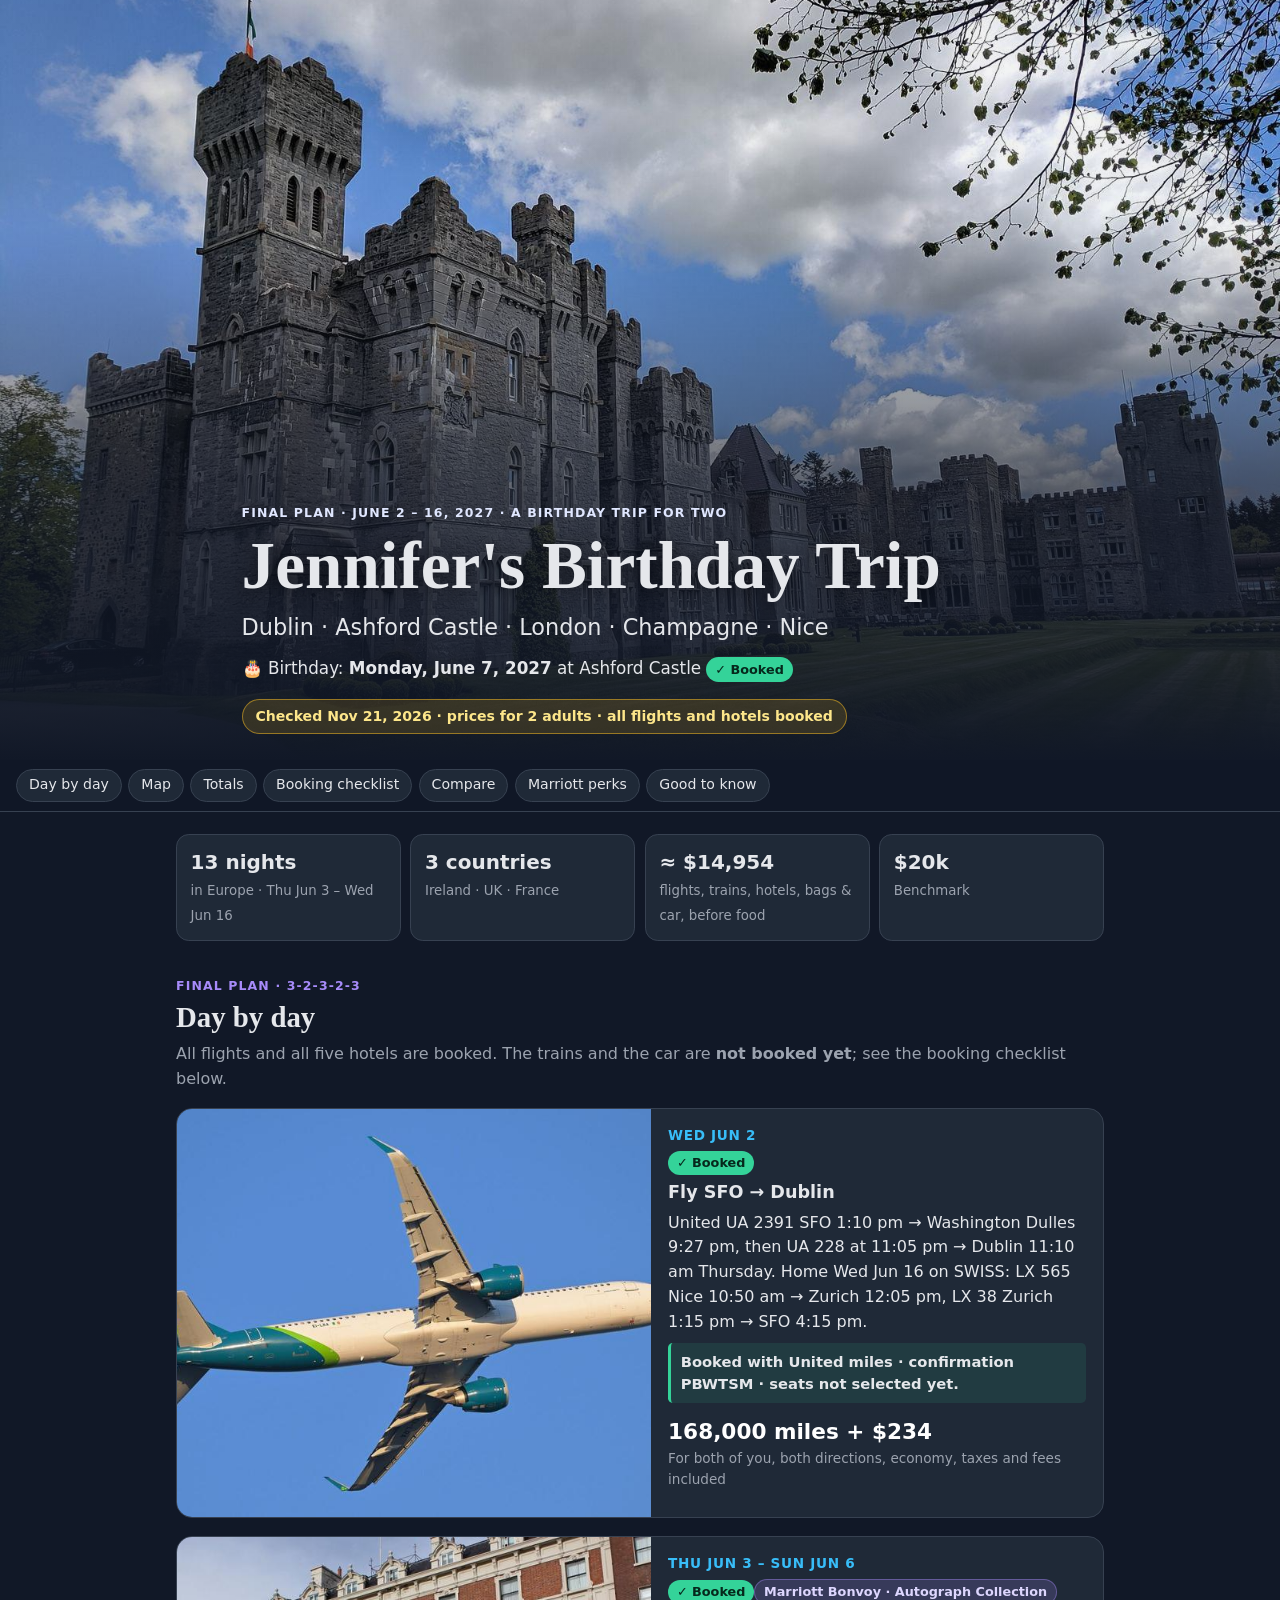
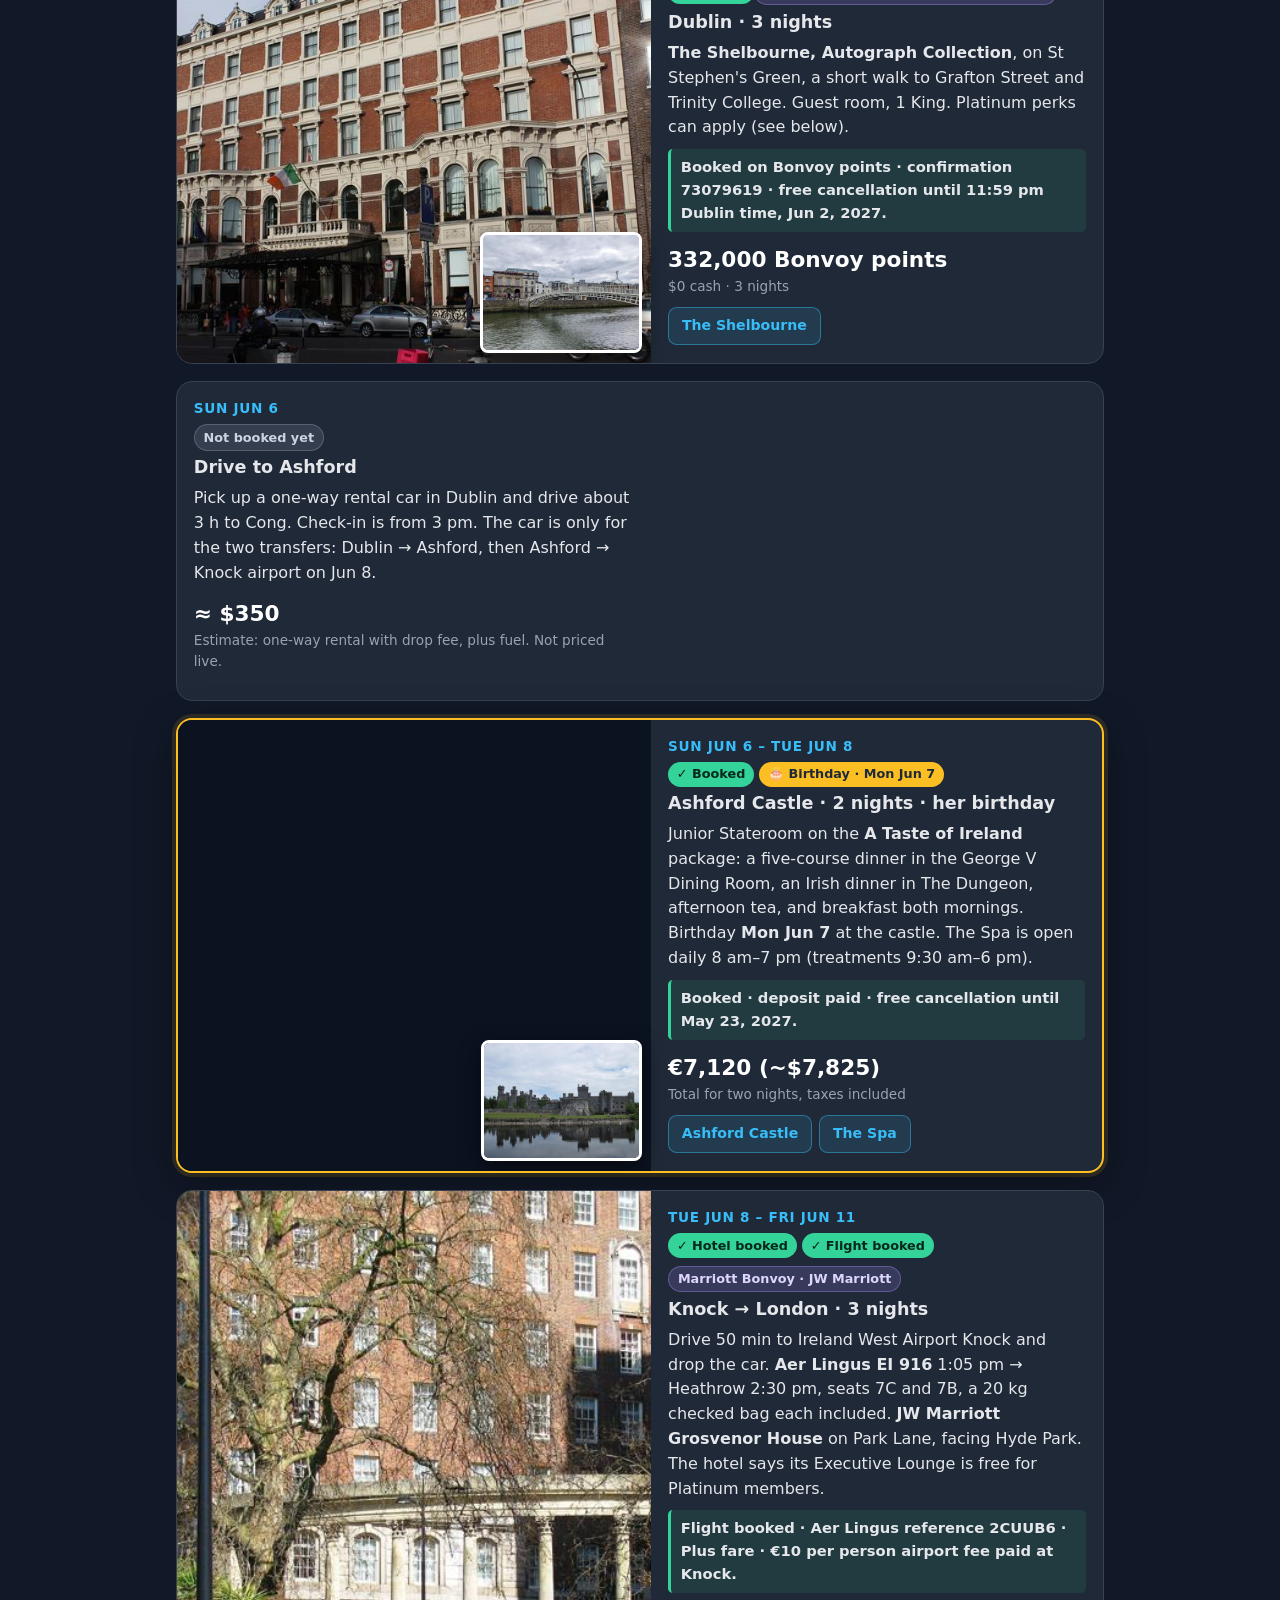
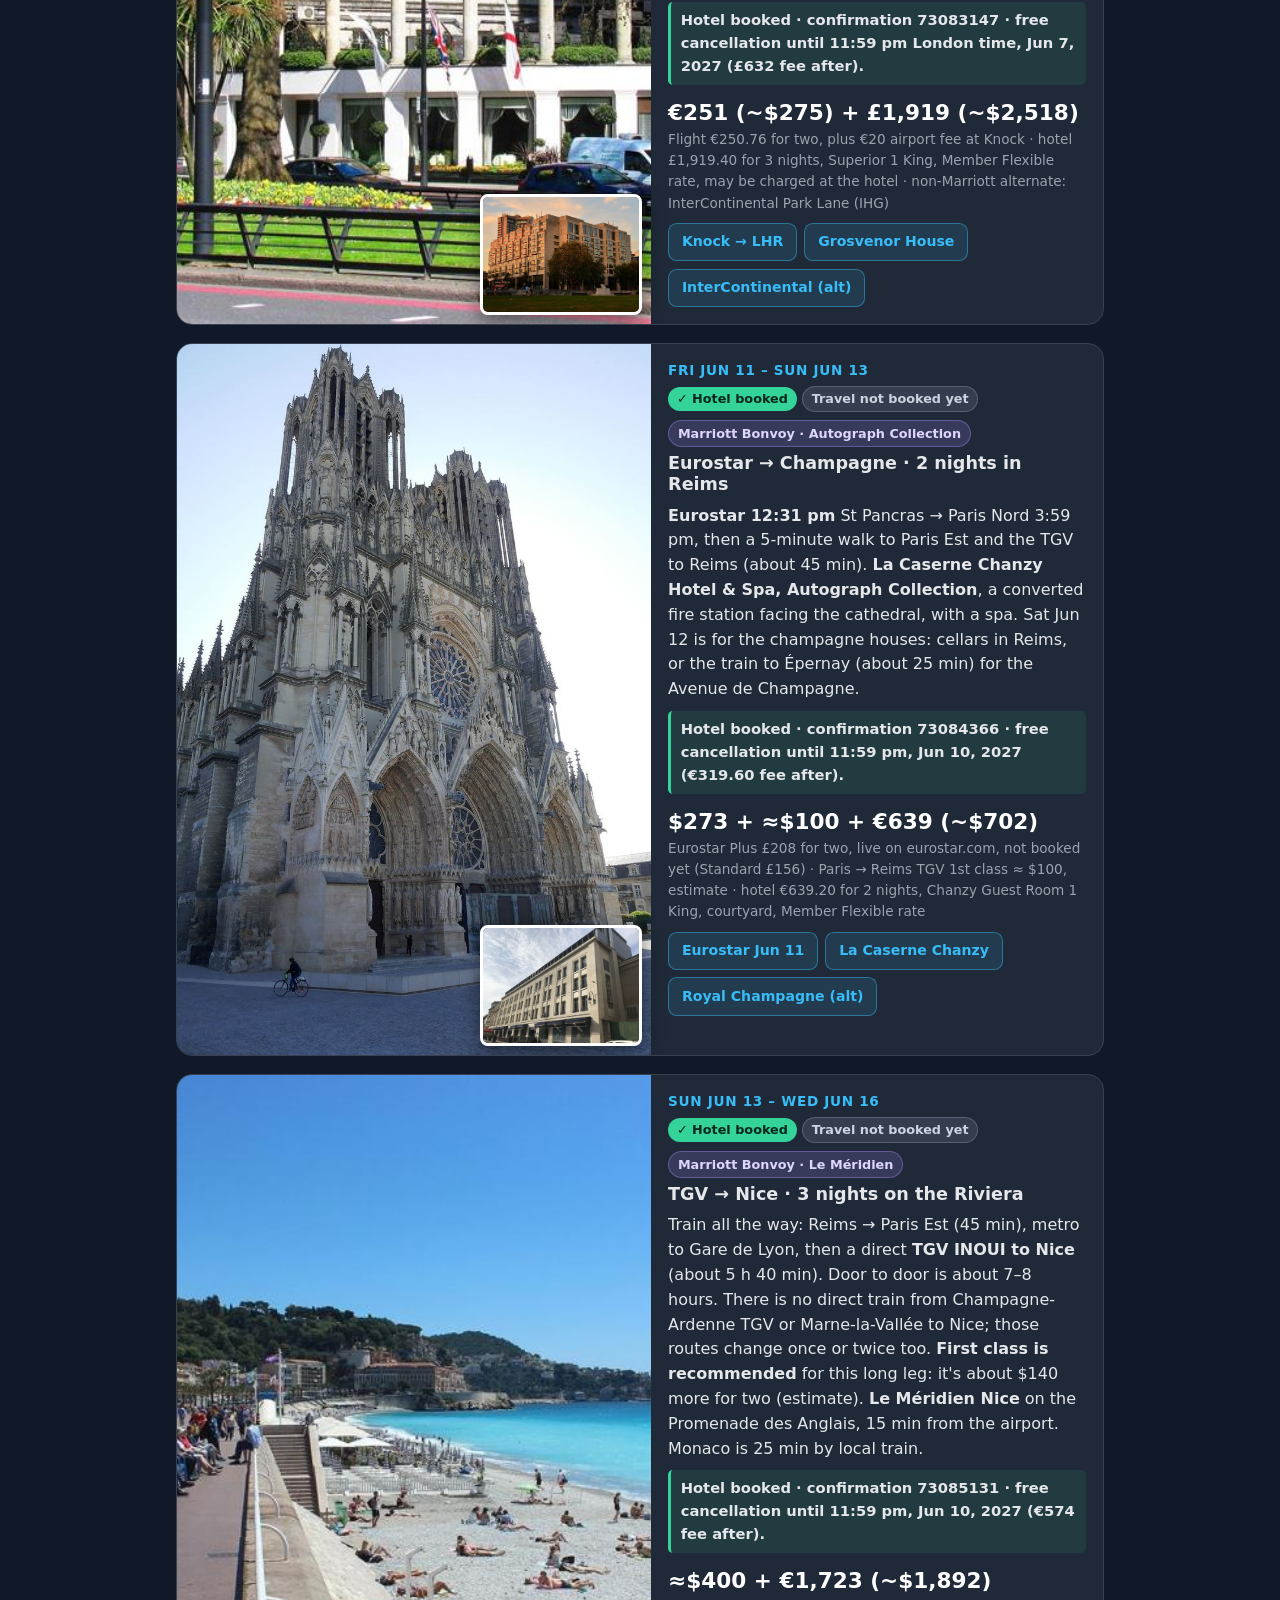
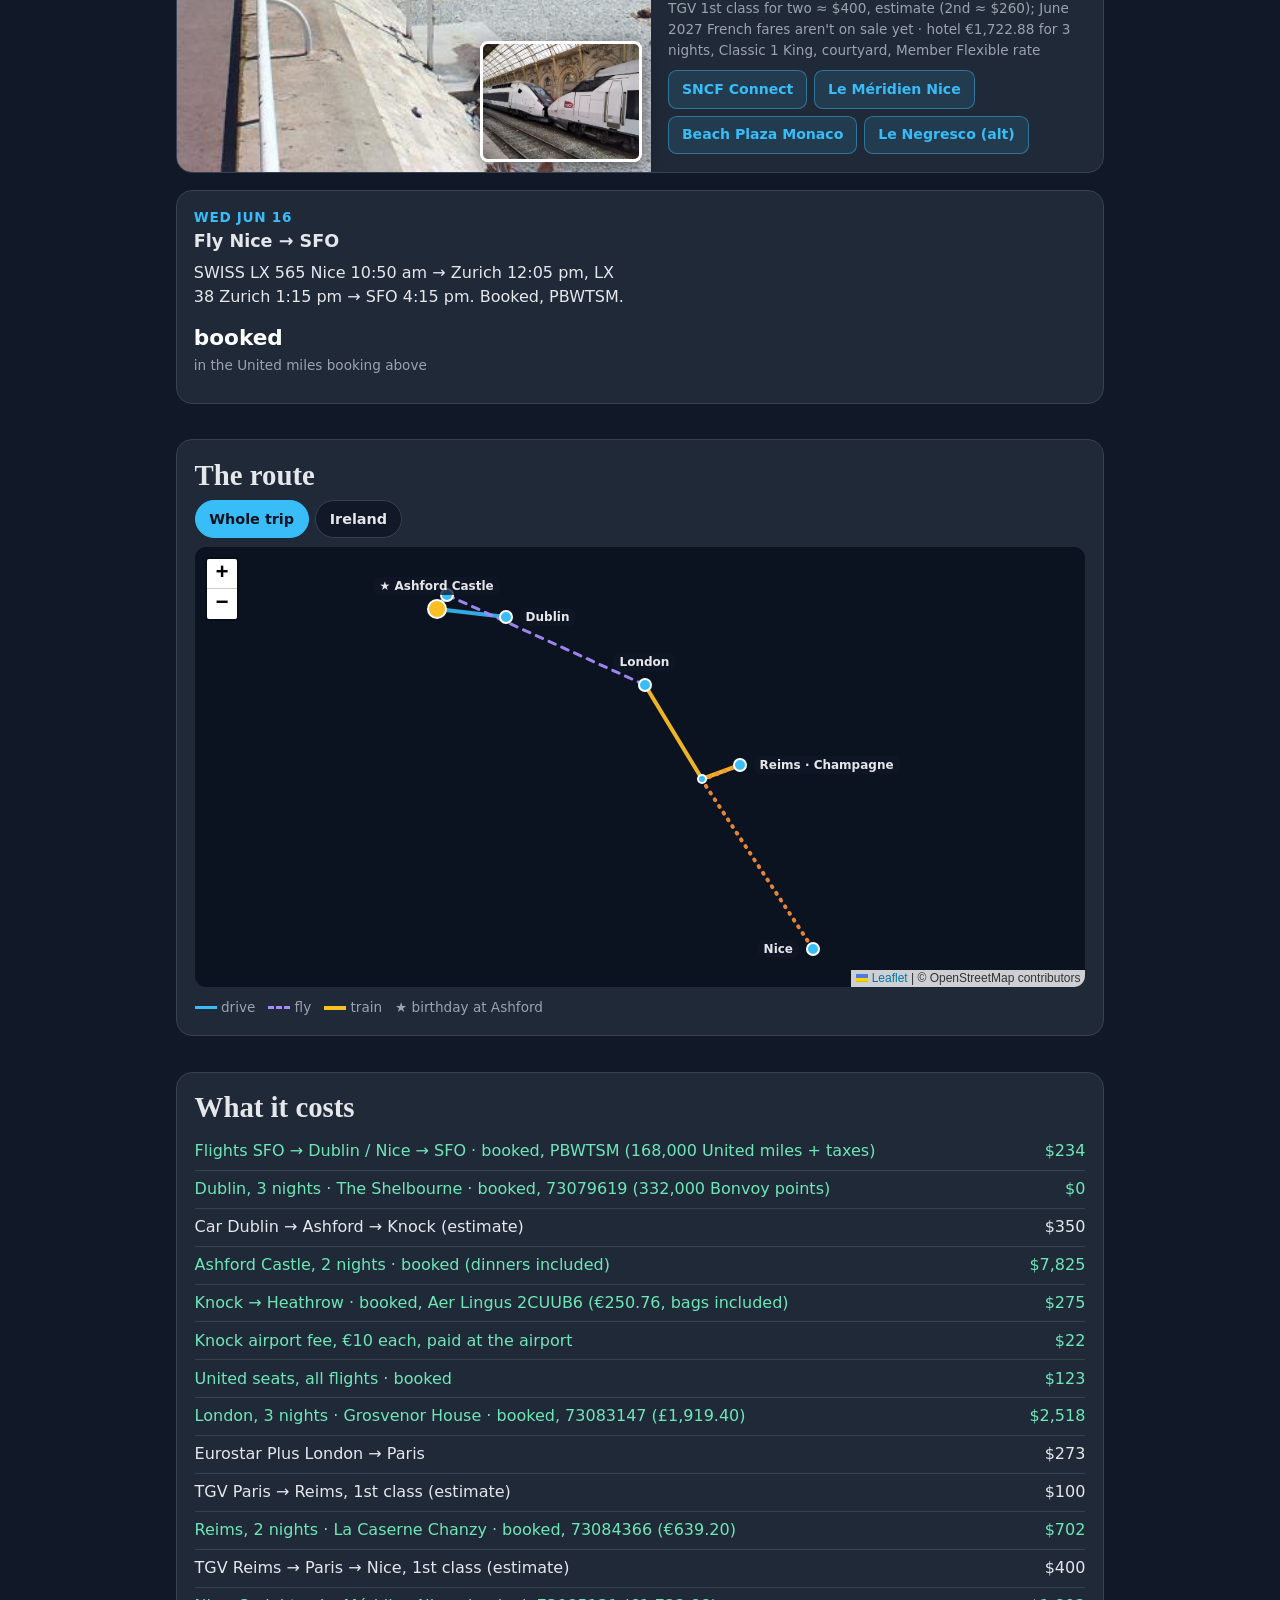
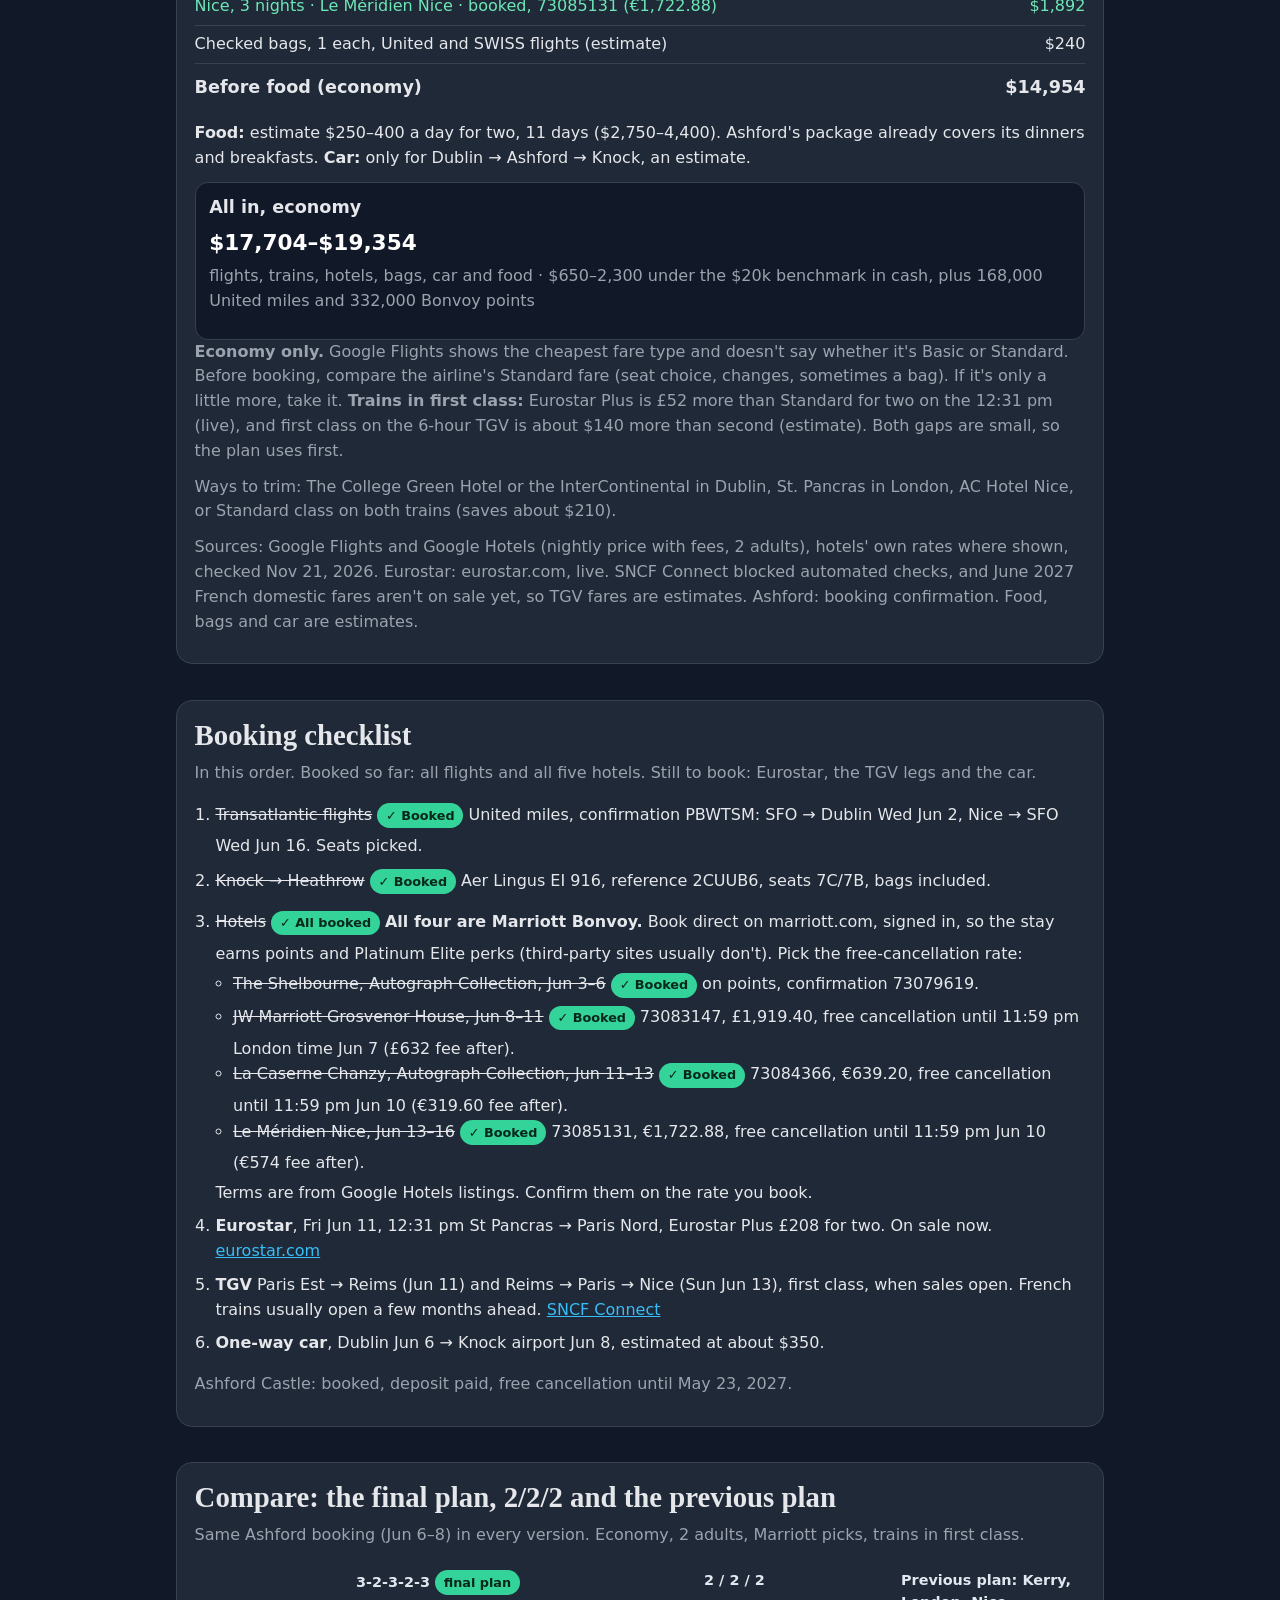
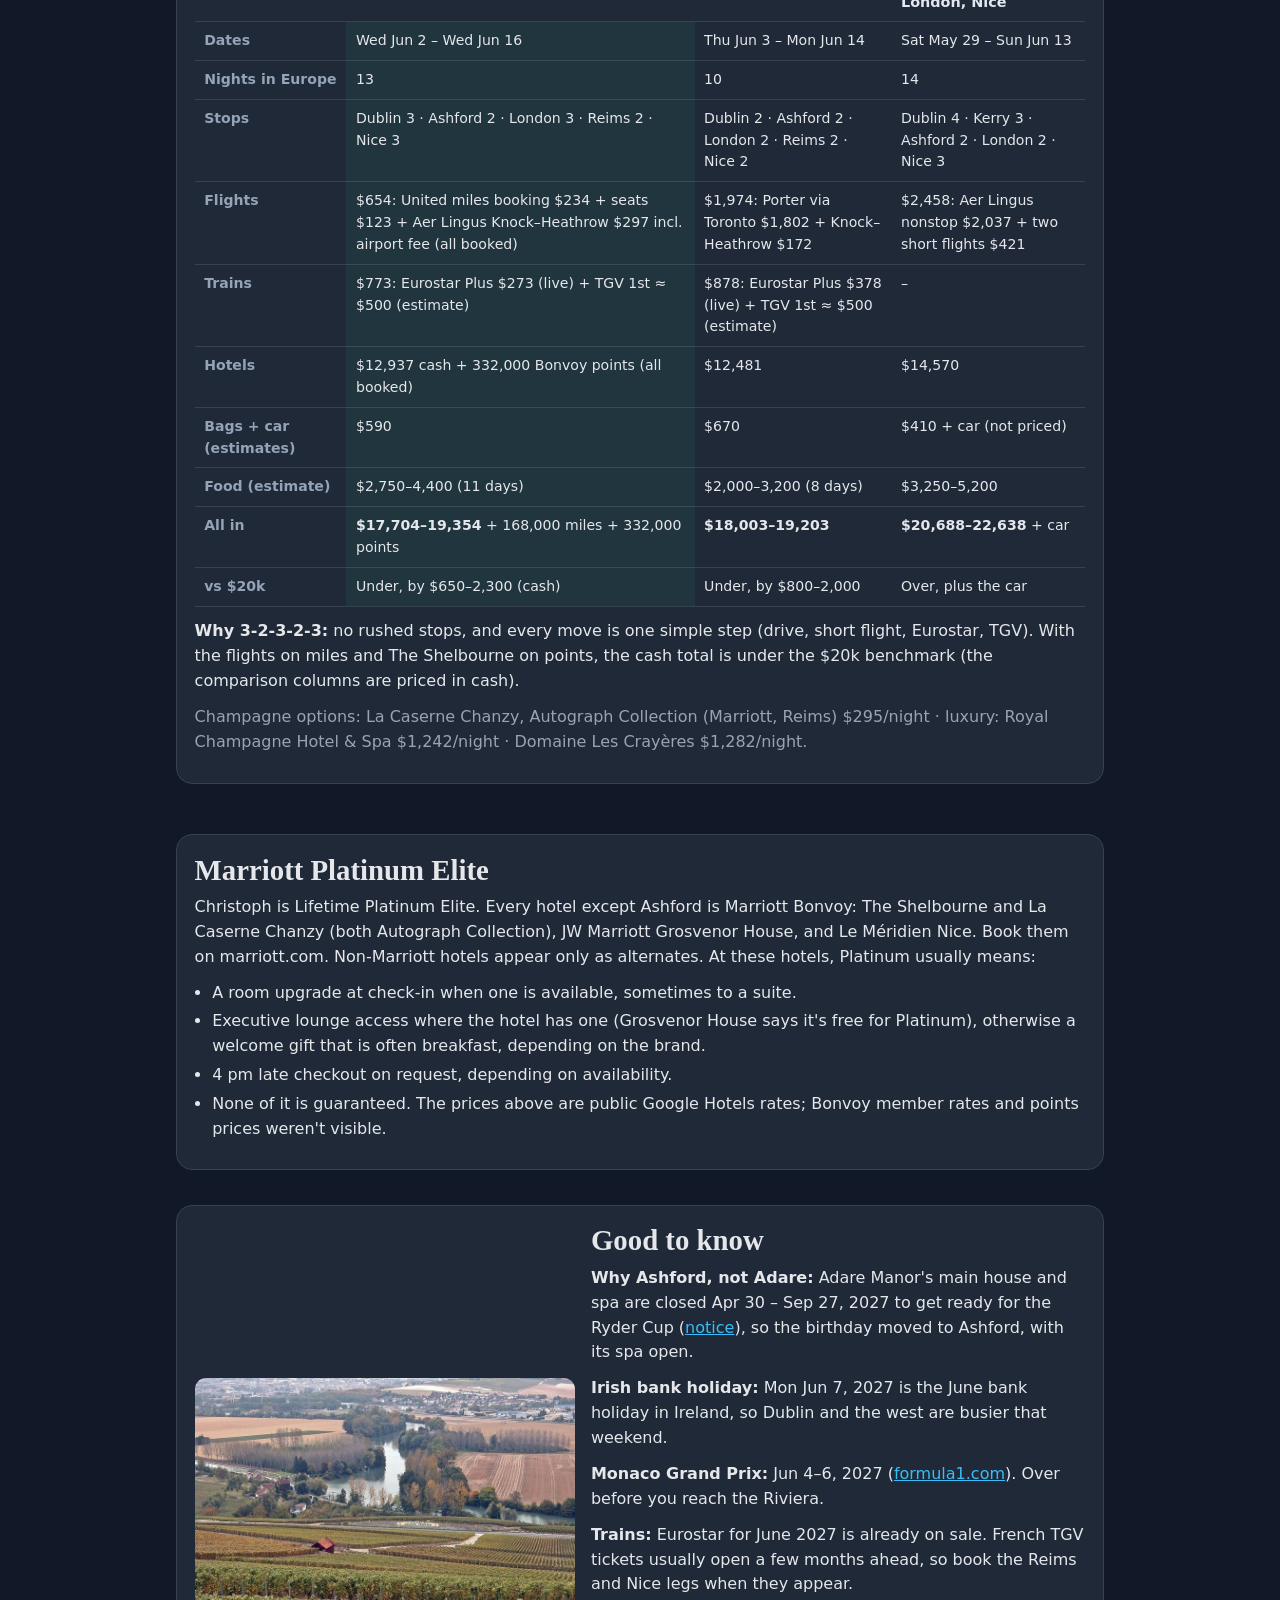
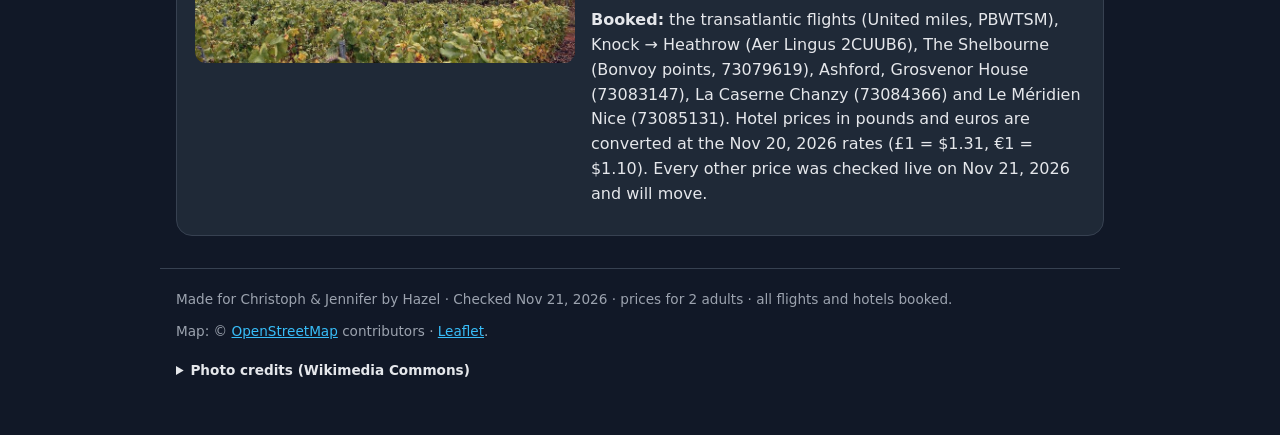
==== commit ea3bc222: "Aer Lingus Knock-Heathrow booked (2CUUB6)" ====
--- a/index.html
+++ b/index.html
@@ -12,7 +12,7 @@
 <title>Jenn's Birthday Trip · June 2027</title>
 <link rel="icon" href="data:image/svg+xml,<svg xmlns='http://www.w3.org/2000/svg' viewBox='0 0 100 100'><text y='.9em' font-size='90'>🎂</text></svg>">
 <link rel="stylesheet" href="vendor/leaflet/leaflet.css">
-<link rel="stylesheet" href="style.css?v=15">
+<link rel="stylesheet" href="style.css?v=16">
 </head>
 <body>
 <header class="hero">
@@ -22,7 +22,7 @@
     <h1>Jennifer's Birthday Trip</h1>
     <p class="lede">Dublin · Ashford Castle · London · Champagne · Nice</p>
     <p class="bday">🎂 Birthday: <b>Monday, June 7, 2027</b> at Ashford Castle <span class="badge booked">✓ Booked</span></p>
-    <p class="checked">Checked Nov 21, 2026 · prices for 2 adults · flights and all hotels booked</p>
+    <p class="checked">Checked Nov 21, 2026 · prices for 2 adults · all flights and hotels booked</p>
   </div>
 </header>
 
@@ -35,20 +35,20 @@
 <section class="summary">
   <div class="stat"><span>13 nights</span><small>in Europe · Thu Jun 3 – Wed Jun 16</small></div>
   <div class="stat"><span>3 countries</span><small>Ireland · UK · France</small></div>
-  <div class="stat"><span>≈ $14,909</span><small>flights, trains, hotels, bags &amp; car, before food</small></div>
+  <div class="stat"><span>≈ $14,954</span><small>flights, trains, hotels, bags &amp; car, before food</small></div>
   <div class="stat"><span>$20k</span><small>Benchmark</small></div>
 </section>
 
 <section id="plan">
   <p class="kicker">Final plan · 3-2-3-2-3</p>
   <h2>Day by day</h2>
-  <p class="muted">The transatlantic flights and all five hotels are booked. Knock → Heathrow, the trains and the car are <b>not booked yet</b>; see the booking checklist below.</p>
+  <p class="muted">All flights and all five hotels are booked. The trains and the car are <b>not booked yet</b>; see the booking checklist below.</p>
   <div class="timeline">
 <article class="day"><figure class="media"><img class="" src="images/plane-800.jpg" srcset="images/plane-800.jpg 800w, images/plane-1600.jpg 1600w" sizes="(min-width: 900px) 50vw, 100vw" width="1600" height="1067" alt="Airliner on approach" loading="lazy" decoding="async"></figure><div class="day-body"><p class="date">Wed Jun 2</p><span class="badge booked">✓ Booked</span><h3>Fly SFO → Dublin</h3><p>United UA 2391 SFO 1:10 pm → Washington Dulles 9:27 pm, then UA 228 at 11:05 pm → Dublin 11:10 am Thursday. Home Wed Jun 16 on SWISS: LX 565 Nice 10:50 am → Zurich 12:05 pm, LX 38 Zurich 1:15 pm → SFO 4:15 pm.<span class="okline">Booked with United miles · confirmation PBWTSM · seats not selected yet.</span></p><p class="price">168,000 miles + $234<small>For both of you, both directions, economy, taxes and fees included</small></p><div class="links"></div></div></article>
 <article class="day"><figure class="media"><img class="" src="images/shelbourne-800.jpg" srcset="images/shelbourne-800.jpg 800w, images/shelbourne-1600.jpg 1600w" sizes="(min-width: 900px) 50vw, 100vw" width="1600" height="1067" alt="The Shelbourne, St Stephen&#x27;s Green, Dublin" loading="lazy" decoding="async"><div class="inset"><img class="" src="images/dublin-800.jpg" srcset="images/dublin-800.jpg 800w, images/dublin-1600.jpg 1600w" sizes="200px" width="1600" height="1200" alt="Ha&#x27;penny Bridge, Dublin" loading="lazy" decoding="async"></div></figure><div class="day-body"><p class="date">Thu Jun 3 – Sun Jun 6</p><span class="badge booked">✓ Booked</span><span class="badge mar">Marriott Bonvoy · Autograph Collection</span><h3>Dublin · 3 nights</h3><p><b>The Shelbourne, Autograph Collection</b>, on St Stephen's Green, a short walk to Grafton Street and Trinity College. Guest room, 1 King. Platinum perks can apply (see below).<span class="okline">Booked on Bonvoy points · confirmation 73079619 · free cancellation until 11:59 pm Dublin time, Jun 2, 2027.</span></p><p class="price">332,000 Bonvoy points<small>$0 cash · 3 nights</small></p><div class="links"><a class="btn" href="https://www.marriott.com/en-us/hotels/dubdt-the-shelbourne-autograph-collection/overview/" target="_blank" rel="noopener">The Shelbourne</a></div></div></article>
 <article class="day"><div class="day-body"><p class="date">Sun Jun 6</p><span class="badge todo">Not booked yet</span><h3>Drive to Ashford</h3><p>Pick up a one-way rental car in Dublin and drive about 3 h to Cong. Check-in is from 3 pm. The car is only for the two transfers: Dublin → Ashford, then Ashford → Knock airport on Jun 8.</p><p class="price">≈ $350<small>Estimate: one-way rental with drop fee, plus fuel. Not priced live.</small></p><div class="links"></div></div></article>
 <article class="day star"><figure class="media"><img class="" src="images/ashford2-800.jpg" srcset="images/ashford2-800.jpg 800w, images/ashford2-1600.jpg 1600w" sizes="(min-width: 900px) 50vw, 100vw" width="1600" height="1200" alt="Ashford Castle, Cong, County Mayo" loading="lazy" decoding="async"><div class="inset"><img class="" src="images/ashford-800.jpg" srcset="images/ashford-800.jpg 800w, images/ashford-1600.jpg 1600w" sizes="200px" width="1600" height="1200" alt="Ashford Castle from Lough Corrib" loading="lazy" decoding="async"></div></figure><div class="day-body"><p class="date">Sun Jun 6 – Tue Jun 8</p><span class="badge booked">✓ Booked</span> <span class="badge">🎂 Birthday · Mon Jun 7</span><h3>Ashford Castle · 2 nights · her birthday</h3><p>Junior Stateroom on the <b>A Taste of Ireland</b> package: a five-course dinner in the George V Dining Room, an Irish dinner in The Dungeon, afternoon tea, and breakfast both mornings. Birthday <b>Mon Jun 7</b> at the castle. The Spa is open daily 8 am–7 pm (treatments 9:30 am–6 pm).<span class="okline">Booked · deposit paid · free cancellation until May 23, 2027.</span></p><p class="price">€7,120 (~$7,825)<small>Total for two nights, taxes included</small></p><div class="links"><a class="btn" href="https://ashfordcastle.com/" target="_blank" rel="noopener">Ashford Castle</a><a class="btn" href="https://ashfordcastle.com/wellness-and-spa" target="_blank" rel="noopener">The Spa</a></div></div></article>
-<article class="day"><figure class="media"><img class="" src="images/grosvenor-800.jpg" srcset="images/grosvenor-800.jpg 800w, images/grosvenor-1600.jpg 1600w" sizes="(min-width: 900px) 50vw, 100vw" width="1600" height="1200" alt="Grosvenor House on Park Lane, London" loading="lazy" decoding="async"><div class="inset"><img class="" src="images/ic-parklane-800.jpg" srcset="images/ic-parklane-800.jpg 800w, images/ic-parklane-1600.jpg 1600w" sizes="200px" width="1600" height="1060" alt="InterContinental London Park Lane" loading="lazy" decoding="async"></div></figure><div class="day-body"><p class="date">Tue Jun 8 – Fri Jun 11</p><span class="badge booked">✓ Hotel booked</span> <span class="badge todo">Travel not booked yet</span><span class="badge mar">Marriott Bonvoy · JW Marriott</span><h3>Knock → London · 3 nights</h3><p>Drive 50 min to Ireland West Airport Knock and drop the car. Aer Lingus 1:05 pm → Heathrow 2:30 pm. <b>JW Marriott Grosvenor House</b> on Park Lane, facing Hyde Park. The hotel says its Executive Lounge is free for Platinum members.<span class="okline">Hotel booked · confirmation 73083147 · free cancellation until 11:59 pm London time, Jun 7, 2027 (£632 fee after).</span></p><p class="price">$172 + £1,919 (~$2,518)<small>Flight $172 for two, not booked yet (Ryanair Knock → Stansted $108) · hotel £1,919.40 for 3 nights, Superior 1 King, Member Flexible rate, may be charged at the hotel · non-Marriott alternate: InterContinental Park Lane (IHG)</small></p><div class="links"><a class="btn" href="https://www.google.com/travel/flights/search?tfs=CBwQAhoeEgoyMDI3LTA2LTA4agcIARIDTk9DcgcIARIDTEhSQAFAAUgBcAGCAQsI____________AZgBAg&amp;curr=USD&amp;hl=en" target="_blank" rel="noopener">Knock → LHR</a><a class="btn" href="https://www.marriott.com/en-us/hotels/longh-jw-marriott-grosvenor-house-london/overview/" target="_blank" rel="noopener">Grosvenor House</a><a class="btn" href="https://www.ihg.com/intercontinental/hotels/us/en/london/lonhb/hoteldetail" target="_blank" rel="noopener">InterContinental (alt)</a></div></div></article>
+<article class="day"><figure class="media"><img class="" src="images/grosvenor-800.jpg" srcset="images/grosvenor-800.jpg 800w, images/grosvenor-1600.jpg 1600w" sizes="(min-width: 900px) 50vw, 100vw" width="1600" height="1200" alt="Grosvenor House on Park Lane, London" loading="lazy" decoding="async"><div class="inset"><img class="" src="images/ic-parklane-800.jpg" srcset="images/ic-parklane-800.jpg 800w, images/ic-parklane-1600.jpg 1600w" sizes="200px" width="1600" height="1060" alt="InterContinental London Park Lane" loading="lazy" decoding="async"></div></figure><div class="day-body"><p class="date">Tue Jun 8 – Fri Jun 11</p><span class="badge booked">✓ Hotel booked</span> <span class="badge booked">✓ Flight booked</span><span class="badge mar">Marriott Bonvoy · JW Marriott</span><h3>Knock → London · 3 nights</h3><p>Drive 50 min to Ireland West Airport Knock and drop the car. <b>Aer Lingus EI 916</b> 1:05 pm → Heathrow 2:30 pm, seats 7C and 7B, a 20 kg checked bag each included. <b>JW Marriott Grosvenor House</b> on Park Lane, facing Hyde Park. The hotel says its Executive Lounge is free for Platinum members.<span class="okline">Flight booked · Aer Lingus reference 2CUUB6 · Plus fare · €10 per person airport fee paid at Knock.</span><span class="okline">Hotel booked · confirmation 73083147 · free cancellation until 11:59 pm London time, Jun 7, 2027 (£632 fee after).</span></p><p class="price">€251 (~$275) + £1,919 (~$2,518)<small>Flight €250.76 for two, plus €20 airport fee at Knock · hotel £1,919.40 for 3 nights, Superior 1 King, Member Flexible rate, may be charged at the hotel · non-Marriott alternate: InterContinental Park Lane (IHG)</small></p><div class="links"><a class="btn" href="https://www.google.com/travel/flights/search?tfs=CBwQAhoeEgoyMDI3LTA2LTA4agcIARIDTk9DcgcIARIDTEhSQAFAAUgBcAGCAQsI____________AZgBAg&amp;curr=USD&amp;hl=en" target="_blank" rel="noopener">Knock → LHR</a><a class="btn" href="https://www.marriott.com/en-us/hotels/longh-jw-marriott-grosvenor-house-london/overview/" target="_blank" rel="noopener">Grosvenor House</a><a class="btn" href="https://www.ihg.com/intercontinental/hotels/us/en/london/lonhb/hoteldetail" target="_blank" rel="noopener">InterContinental (alt)</a></div></div></article>
 <article class="day"><figure class="media"><img class="" src="images/reims-800.jpg" srcset="images/reims-800.jpg 800w, images/reims-1600.jpg 1600w" sizes="(min-width: 900px) 50vw, 100vw" width="1067" height="1600" alt="Reims Cathedral" loading="lazy" decoding="async"><div class="inset"><img class="" src="images/chanzy-800.jpg" srcset="images/chanzy-800.jpg 800w, images/chanzy-1600.jpg 1600w" sizes="200px" width="1008" height="756" alt="La Caserne Chanzy, Reims" loading="lazy" decoding="async"></div></figure><div class="day-body"><p class="date">Fri Jun 11 – Sun Jun 13</p><span class="badge booked">✓ Hotel booked</span> <span class="badge todo">Travel not booked yet</span><span class="badge mar">Marriott Bonvoy · Autograph Collection</span><h3>Eurostar → Champagne · 2 nights in Reims</h3><p><b>Eurostar 12:31 pm</b> St Pancras → Paris Nord 3:59 pm, then a 5-minute walk to Paris Est and the TGV to Reims (about 45 min). <b>La Caserne Chanzy Hotel &amp; Spa, Autograph Collection</b>, a converted fire station facing the cathedral, with a spa. Sat Jun 12 is for the champagne houses: cellars in Reims, or the train to Épernay (about 25 min) for the Avenue de Champagne.<span class="okline">Hotel booked · confirmation 73084366 · free cancellation until 11:59 pm, Jun 10, 2027 (€319.60 fee after).</span></p><p class="price">$273 + ≈$100 + €639 (~$702)<small>Eurostar Plus £208 for two, live on eurostar.com, not booked yet (Standard £156) · Paris → Reims TGV 1st class ≈ $100, estimate · hotel €639.20 for 2 nights, Chanzy Guest Room 1 King, courtyard, Member Flexible rate</small></p><div class="links"><a class="btn" href="https://www.eurostar.com/search/uk-en?adult=2&amp;origin=7015400&amp;destination=8727100&amp;outbound=2027-06-11" target="_blank" rel="noopener">Eurostar Jun 11</a><a class="btn" href="https://www.marriott.com/en-us/hotels/rheak-la-caserne-chanzy-hotel-and-spa-autograph-collection/overview/" target="_blank" rel="noopener">La Caserne Chanzy</a><a class="btn" href="https://royalchampagne.com/" target="_blank" rel="noopener">Royal Champagne (alt)</a></div></div></article>
 <article class="day"><figure class="media"><img class="" src="images/nice-800.jpg" srcset="images/nice-800.jpg 800w, images/nice-1600.jpg 1600w" sizes="(min-width: 900px) 50vw, 100vw" width="1600" height="1067" alt="Promenade des Anglais, Nice" loading="lazy" decoding="async"><div class="inset"><img class="" src="images/tgv-800.jpg" srcset="images/tgv-800.jpg 800w, images/tgv-1600.jpg 1600w" sizes="200px" width="1600" height="1200" alt="TGV at Nice-Ville" loading="lazy" decoding="async"></div></figure><div class="day-body"><p class="date">Sun Jun 13 – Wed Jun 16</p><span class="badge booked">✓ Hotel booked</span> <span class="badge todo">Travel not booked yet</span><span class="badge mar">Marriott Bonvoy · Le Méridien</span><h3>TGV → Nice · 3 nights on the Riviera</h3><p>Train all the way: Reims → Paris Est (45 min), metro to Gare de Lyon, then a direct <b>TGV INOUI to Nice</b> (about 5 h 40 min). Door to door is about 7–8 hours. There is no direct train from Champagne-Ardenne TGV or Marne-la-Vallée to Nice; those routes change once or twice too. <b>First class is recommended</b> for this long leg: it's about $140 more for two (estimate). <b>Le Méridien Nice</b> on the Promenade des Anglais, 15 min from the airport. Monaco is 25 min by local train.<span class="okline">Hotel booked · confirmation 73085131 · free cancellation until 11:59 pm, Jun 10, 2027 (€574 fee after).</span></p><p class="price">≈$400 + €1,723 (~$1,892)<small>TGV 1st class for two ≈ $400, estimate (2nd ≈ $260); June 2027 French fares aren't on sale yet · hotel €1,722.88 for 3 nights, Classic 1 King, courtyard, Member Flexible rate</small></p><div class="links"><a class="btn" href="https://www.sncf-connect.com/en-en/train/route/reims/nice" target="_blank" rel="noopener">SNCF Connect</a><a class="btn" href="https://www.marriott.com/en-us/hotels/ncemd-le-meridien-nice/overview/" target="_blank" rel="noopener">Le Méridien Nice</a><a class="btn" href="https://www.marriott.com/en-us/hotels/mcmmd-le-meridien-beach-plaza/overview/" target="_blank" rel="noopener">Beach Plaza Monaco</a><a class="btn" href="https://www.lenegresco.com/" target="_blank" rel="noopener">Le Negresco (alt)</a></div></div></article>
 <article class="day"><div class="day-body"><p class="date">Wed Jun 16</p><h3>Fly Nice → SFO</h3><p>SWISS LX 565 Nice 10:50 am → Zurich 12:05 pm, LX 38 Zurich 1:15 pm → SFO 4:15 pm. Booked, PBWTSM.</p><p class="price">booked<small>in the United miles booking above</small></p><div class="links"></div></div></article>
@@ -67,12 +67,12 @@
 
 <section id="totals" class="panel">
   <h2>What it costs</h2>
-  <table class="tot"><tbody><tr class="booked"><td>Flights SFO → Dublin / Nice → SFO · booked, PBWTSM (168,000 United miles + taxes)</td><td>$234</td></tr><tr class="booked"><td>Dublin, 3 nights · The Shelbourne · booked, 73079619 (332,000 Bonvoy points)</td><td>$0</td></tr><tr class="est"><td>Car Dublin → Ashford → Knock (estimate)</td><td>$350</td></tr><tr class="booked"><td>Ashford Castle, 2 nights · booked (dinners included)</td><td>$7,825</td></tr><tr class=""><td>Knock → Heathrow</td><td>$172</td></tr><tr class="booked"><td>United seats, all flights · booked</td><td>$123</td></tr><tr class="booked"><td>London, 3 nights · Grosvenor House · booked, 73083147 (£1,919.40)</td><td>$2,518</td></tr><tr class=""><td>Eurostar Plus London → Paris</td><td>$273</td></tr><tr class="est"><td>TGV Paris → Reims, 1st class (estimate)</td><td>$100</td></tr><tr class="booked"><td>Reims, 2 nights · La Caserne Chanzy · booked, 73084366 (€639.20)</td><td>$702</td></tr><tr class="est"><td>TGV Reims → Paris → Nice, 1st class (estimate)</td><td>$400</td></tr><tr class="booked"><td>Nice, 3 nights · Le Méridien Nice · booked, 73085131 (€1,722.88)</td><td>$1,892</td></tr><tr class="est"><td>Checked bags, 1 each, on the flights (estimate)</td><td>$320</td></tr></tbody>
-  <tfoot><tr><td>Before food (economy)</td><td>$14,909</td></tr></tfoot></table>
+  <table class="tot"><tbody><tr class="booked"><td>Flights SFO → Dublin / Nice → SFO · booked, PBWTSM (168,000 United miles + taxes)</td><td>$234</td></tr><tr class="booked"><td>Dublin, 3 nights · The Shelbourne · booked, 73079619 (332,000 Bonvoy points)</td><td>$0</td></tr><tr class="est"><td>Car Dublin → Ashford → Knock (estimate)</td><td>$350</td></tr><tr class="booked"><td>Ashford Castle, 2 nights · booked (dinners included)</td><td>$7,825</td></tr><tr class="booked"><td>Knock → Heathrow · booked, Aer Lingus 2CUUB6 (€250.76, bags included)</td><td>$275</td></tr><tr class="booked"><td>Knock airport fee, €10 each, paid at the airport</td><td>$22</td></tr><tr class="booked"><td>United seats, all flights · booked</td><td>$123</td></tr><tr class="booked"><td>London, 3 nights · Grosvenor House · booked, 73083147 (£1,919.40)</td><td>$2,518</td></tr><tr class=""><td>Eurostar Plus London → Paris</td><td>$273</td></tr><tr class="est"><td>TGV Paris → Reims, 1st class (estimate)</td><td>$100</td></tr><tr class="booked"><td>Reims, 2 nights · La Caserne Chanzy · booked, 73084366 (€639.20)</td><td>$702</td></tr><tr class="est"><td>TGV Reims → Paris → Nice, 1st class (estimate)</td><td>$400</td></tr><tr class="booked"><td>Nice, 3 nights · Le Méridien Nice · booked, 73085131 (€1,722.88)</td><td>$1,892</td></tr><tr class="est"><td>Checked bags, 1 each, United and SWISS flights (estimate)</td><td>$240</td></tr></tbody>
+  <tfoot><tr><td>Before food (economy)</td><td>$14,954</td></tr></tfoot></table>
   <p><b>Food:</b> estimate $250–400 a day for two, 11 days ($2,750–4,400). Ashford's package already covers its dinners and breakfasts.
   <b>Car:</b> only for Dublin → Ashford → Knock, an estimate.</p>
   <div class="cabins">
-    <div class="cab"><h3>All in, economy</h3><p class="price">$17,659–$19,309</p><p class="muted">flights, trains, hotels, bags, car and food · $700–2,300 under the $20k benchmark in cash, plus 168,000 United miles and 332,000 Bonvoy points</p></div>
+    <div class="cab"><h3>All in, economy</h3><p class="price">$17,704–$19,354</p><p class="muted">flights, trains, hotels, bags, car and food · $650–2,300 under the $20k benchmark in cash, plus 168,000 United miles and 332,000 Bonvoy points</p></div>
   </div>
   <p class="muted"><b>Economy only.</b> Google Flights shows the cheapest fare type and doesn't say whether it's Basic or Standard. Before booking, compare the airline's Standard fare (seat choice, changes, sometimes a bag). If it's only a little more, take it. <b>Trains in first class:</b> Eurostar Plus is £52 more than Standard for two on the 12:31 pm (live), and first class on the 6-hour TGV is about $140 more than second (estimate). Both gaps are small, so the plan uses first.</p>
   <p class="muted">Ways to trim: The College Green Hotel or the InterContinental in Dublin, St. Pancras in London, AC Hotel Nice, or Standard class on both trains (saves about $210).</p>
@@ -81,10 +81,10 @@
 
 <section id="book" class="panel">
   <h2>Booking checklist</h2>
-  <p class="muted">In this order. Booked so far: the transatlantic flights and all five hotels. Still to book: Knock → Heathrow, Eurostar, the TGV legs and the car.</p>
+  <p class="muted">In this order. Booked so far: all flights and all five hotels. Still to book: Eurostar, the TGV legs and the car.</p>
   <ol class="check">
     <li><s>Transatlantic flights</s> <span class="badge booked">✓ Booked</span> United miles, confirmation PBWTSM: SFO → Dublin Wed Jun 2, Nice → SFO Wed Jun 16. Seats picked.</li>
-    <li><b>Knock → Heathrow</b>, Tue Jun 8, Aer Lingus 1:05 pm, $172. <a href="https://www.google.com/travel/flights/search?tfs=CBwQAhoeEgoyMDI3LTA2LTA4agcIARIDTk9DcgcIARIDTEhSQAFAAUgBcAGCAQsI____________AZgBAg&amp;curr=USD&amp;hl=en" target="_blank" rel="noopener">Google Flights</a></li>
+    <li><s>Knock → Heathrow</s> <span class="badge booked">✓ Booked</span> Aer Lingus EI 916, reference 2CUUB6, seats 7C/7B, bags included.</li>
     <li><s>Hotels</s> <span class="badge booked">✓ All booked</span> <b>All four are Marriott Bonvoy.</b> Book direct on marriott.com, signed in, so the stay earns points and Platinum Elite perks (third-party sites usually don't). Pick the free-cancellation rate:
       <ul>
         <li><s>The Shelbourne, Autograph Collection, Jun 3–6</s> <span class="badge booked">✓ Booked</span> on points, confirmation 73079619.</li>
@@ -103,7 +103,7 @@
 <section id="orders" class="panel">
   <h2>Compare: the final plan, 2/2/2 and the previous plan</h2>
   <p class="muted">Same Ashford booking (Jun 6–8) in every version. Economy, 2 adults, Marriott picks, trains in first class.</p>
-  <div class="scroll"><table class="cmp"><tr><th></th><th>3-2-3-2-3 <span class="badge booked">final plan</span></th><th>2 / 2 / 2</th><th>Previous plan: Kerry, London, Nice</th></tr><tr><th>Dates</th><td>Wed Jun 2 – Wed Jun 16</td><td>Thu Jun 3 – Mon Jun 14</td><td>Sat May 29 – Sun Jun 13</td></tr><tr><th>Nights in Europe</th><td>13</td><td>10</td><td>14</td></tr><tr><th>Stops</th><td>Dublin 3 · Ashford 2 · London 3 · Reims 2 · Nice 3</td><td>Dublin 2 · Ashford 2 · London 2 · Reims 2 · Nice 2</td><td>Dublin 4 · Kerry 3 · Ashford 2 · London 2 · Nice 3</td></tr><tr><th>Flights</th><td>$529: United miles booking $234 + seats $123 (booked) + Knock–Heathrow $172</td><td>$1,974: Porter via Toronto $1,802 + Knock–Heathrow $172</td><td>$2,458: Aer Lingus nonstop $2,037 + two short flights $421</td></tr><tr><th>Trains</th><td>$773: Eurostar Plus $273 (live) + TGV 1st ≈ $500 (estimate)</td><td>$878: Eurostar Plus $378 (live) + TGV 1st ≈ $500 (estimate)</td><td>–</td></tr><tr><th>Hotels</th><td>$12,937 cash + 332,000 Bonvoy points (all booked)</td><td>$12,481</td><td>$14,570</td></tr><tr><th>Bags + car (estimates)</th><td>$670</td><td>$670</td><td>$410 + car (not priced)</td></tr><tr><th>Food (estimate)</th><td>$2,750–4,400 (11 days)</td><td>$2,000–3,200 (8 days)</td><td>$3,250–5,200</td></tr><tr><th>All in</th><td><b>$17,659–19,309</b> + 168,000 miles + 332,000 points</td><td><b>$18,003–19,203</b></td><td><b>$20,688–22,638</b> + car</td></tr><tr><th>vs $20k</th><td>Under, by $700–2,300 (cash)</td><td>Under, by $800–2,000</td><td>Over, plus the car</td></tr></table></div>
+  <div class="scroll"><table class="cmp"><tr><th></th><th>3-2-3-2-3 <span class="badge booked">final plan</span></th><th>2 / 2 / 2</th><th>Previous plan: Kerry, London, Nice</th></tr><tr><th>Dates</th><td>Wed Jun 2 – Wed Jun 16</td><td>Thu Jun 3 – Mon Jun 14</td><td>Sat May 29 – Sun Jun 13</td></tr><tr><th>Nights in Europe</th><td>13</td><td>10</td><td>14</td></tr><tr><th>Stops</th><td>Dublin 3 · Ashford 2 · London 3 · Reims 2 · Nice 3</td><td>Dublin 2 · Ashford 2 · London 2 · Reims 2 · Nice 2</td><td>Dublin 4 · Kerry 3 · Ashford 2 · London 2 · Nice 3</td></tr><tr><th>Flights</th><td>$654: United miles booking $234 + seats $123 + Aer Lingus Knock–Heathrow $297 incl. airport fee (all booked)</td><td>$1,974: Porter via Toronto $1,802 + Knock–Heathrow $172</td><td>$2,458: Aer Lingus nonstop $2,037 + two short flights $421</td></tr><tr><th>Trains</th><td>$773: Eurostar Plus $273 (live) + TGV 1st ≈ $500 (estimate)</td><td>$878: Eurostar Plus $378 (live) + TGV 1st ≈ $500 (estimate)</td><td>–</td></tr><tr><th>Hotels</th><td>$12,937 cash + 332,000 Bonvoy points (all booked)</td><td>$12,481</td><td>$14,570</td></tr><tr><th>Bags + car (estimates)</th><td>$590</td><td>$670</td><td>$410 + car (not priced)</td></tr><tr><th>Food (estimate)</th><td>$2,750–4,400 (11 days)</td><td>$2,000–3,200 (8 days)</td><td>$3,250–5,200</td></tr><tr><th>All in</th><td><b>$17,704–19,354</b> + 168,000 miles + 332,000 points</td><td><b>$18,003–19,203</b></td><td><b>$20,688–22,638</b> + car</td></tr><tr><th>vs $20k</th><td>Under, by $650–2,300 (cash)</td><td>Under, by $800–2,000</td><td>Over, plus the car</td></tr></table></div>
   <p><b>Why 3-2-3-2-3:</b> no rushed stops, and every move is one simple step (drive, short flight, Eurostar, TGV). With the flights on miles and The Shelbourne on points, the cash total is under the $20k benchmark (the comparison columns are priced in cash).</p>
   <p class="muted">Champagne options: La Caserne Chanzy, Autograph Collection (Marriott, Reims) $295/night · luxury: Royal Champagne Hotel &amp; Spa $1,242/night · Domaine Les Crayères $1,282/night.</p>
 </section>
@@ -127,19 +127,19 @@
     <p><b>Irish bank holiday:</b> Mon Jun 7, 2027 is the June bank holiday in Ireland, so Dublin and the west are busier that weekend.</p>
     <p><b>Monaco Grand Prix:</b> Jun 4–6, 2027 (<a href="https://www.formula1.com/en/racing/2027/monaco" target="_blank" rel="noopener">formula1.com</a>). Over before you reach the Riviera.</p>
     <p><b>Trains:</b> Eurostar for June 2027 is already on sale. French TGV tickets usually open a few months ahead, so book the Reims and Nice legs when they appear.</p>
-    <p><b>Booked:</b> the transatlantic flights (United miles, PBWTSM), The Shelbourne (Bonvoy points, 73079619), Ashford, Grosvenor House (73083147), La Caserne Chanzy (73084366) and Le Méridien Nice (73085131). Hotel prices in pounds and euros are converted at the Nov 20, 2026 rates (£1 = $1.31, €1 = $1.10). Every other price was checked live on Nov 21, 2026 and will move.</p>
+    <p><b>Booked:</b> the transatlantic flights (United miles, PBWTSM), Knock → Heathrow (Aer Lingus 2CUUB6), The Shelbourne (Bonvoy points, 73079619), Ashford, Grosvenor House (73083147), La Caserne Chanzy (73084366) and Le Méridien Nice (73085131). Hotel prices in pounds and euros are converted at the Nov 20, 2026 rates (£1 = $1.31, €1 = $1.10). Every other price was checked live on Nov 21, 2026 and will move.</p>
   </div>
 </section>
 
 </main>
 
 <footer class="foot">
-  <p>Made for Christoph &amp; Jennifer by Hazel · Checked Nov 21, 2026 · prices for 2 adults · flights and all hotels booked.</p>
+  <p>Made for Christoph &amp; Jennifer by Hazel · Checked Nov 21, 2026 · prices for 2 adults · all flights and hotels booked.</p>
   <p>Map: © <a href="https://www.openstreetmap.org/copyright" target="_blank" rel="noopener">OpenStreetMap</a> contributors · <a href="https://leafletjs.com" target="_blank" rel="noopener">Leaflet</a>.</p>
   <details><summary>Photo credits (Wikimedia Commons)</summary><ul class="credits"><li><a href="https://commons.wikimedia.org/wiki/File:Ashford_castle_from_Lough_Corrib.JPG" target="_blank" rel="noopener">Ashford castle from Lough Corrib.JPG</a> by yanshoof · <a href="https://creativecommons.org/licenses/by-sa/3.0" target="_blank" rel="noopener">CC BY-SA 3.0</a></li><li><a href="https://commons.wikimedia.org/wiki/File:Ashford_Castle_from_the_northwest.jpg" target="_blank" rel="noopener">Ashford Castle from the northwest.jpg</a> by Grendelkhan · <a href="https://creativecommons.org/licenses/by-sa/4.0" target="_blank" rel="noopener">CC BY-SA 4.0</a></li><li><a href="https://commons.wikimedia.org/wiki/File:Ha%27penny_Bridge,_Dublin_-_2022-07-20.jpg" target="_blank" rel="noopener">Ha&#x27;penny Bridge, Dublin - 2022-07-20.jpg</a> by The wub · <a href="https://creativecommons.org/licenses/by-sa/4.0" target="_blank" rel="noopener">CC BY-SA 4.0</a></li><li><a href="https://commons.wikimedia.org/wiki/File:Aer_Lingus_Airbus_A321neo_EI-LRA_departing_Boston_August_2025.jpg" target="_blank" rel="noopener">Aer Lingus Airbus A321neo EI-LRA departing Boston August 2025.jpg</a> by 4300streetcar · <a href="https://creativecommons.org/licenses/by/4.0" target="_blank" rel="noopener">CC BY 4.0</a></li><li><a href="https://commons.wikimedia.org/wiki/File:InterContinental_Hotel_London_Park_Lane_Hotel.jpg" target="_blank" rel="noopener">InterContinental Hotel London Park Lane Hotel.jpg</a> by Garry Knight · <a href="https://creativecommons.org/licenses/by-sa/2.0" target="_blank" rel="noopener">CC BY-SA 2.0</a></li><li><a href="https://commons.wikimedia.org/wiki/File:Promenade_des_Anglais_(Nice),_France.jpg" target="_blank" rel="noopener">Promenade des Anglais (Nice), France.jpg</a> by Uhooep · <a href="https://creativecommons.org/licenses/by-sa/4.0" target="_blank" rel="noopener">CC BY-SA 4.0</a></li><li><a href="https://commons.wikimedia.org/wiki/File:Shelbourne_Hotel,_Dublin,_October_2010_(01).JPG" target="_blank" rel="noopener">Shelbourne Hotel, Dublin, October 2010 (01).JPG</a> by Ardfern · <a href="https://creativecommons.org/licenses/by-sa/3.0" target="_blank" rel="noopener">CC BY-SA 3.0</a></li><li><a href="https://commons.wikimedia.org/wiki/File:Grosvenor_House_Hotel,_Park_Lane.jpg" target="_blank" rel="noopener">Grosvenor House Hotel, Park Lane.jpg</a> by Dhowes9 · <a href="https://creativecommons.org/licenses/by-sa/3.0" target="_blank" rel="noopener">CC BY-SA 3.0</a></li><li><a href="https://commons.wikimedia.org/wiki/File:Reims_Facade_r%C3%A9am%C3%A9nag%C3%A9e_de_la_Caserne_Chanzy.jpg" target="_blank" rel="noopener">Reims Facade réaménagée de la Caserne Chanzy.jpg</a> by Ours51+ · <a href="https://creativecommons.org/licenses/by-sa/4.0" target="_blank" rel="noopener">CC BY-SA 4.0</a></li><li><a href="https://commons.wikimedia.org/wiki/File:Facade_of_Reims_Cathedral.jpg" target="_blank" rel="noopener">Facade of Reims Cathedral.jpg</a> by The Crazy Tourist (thecrazytourist.com) · <a href="https://creativecommons.org/licenses/by-sa/4.0" target="_blank" rel="noopener">CC BY-SA 4.0</a></li><li><a href="https://commons.wikimedia.org/wiki/File:Vignes_(vue_sur_la_Marne_depuis_Hautvillers.51)_Cl.J.Weber04_(23677661455).jpg" target="_blank" rel="noopener">Vignes (vue sur la Marne depuis Hautvillers.51) Cl.J.Weber04 (23677661455).jpg</a> by INRA DIST from France · <a href="https://creativecommons.org/licenses/by/2.0" target="_blank" rel="noopener">CC BY 2.0</a></li><li><a href="https://commons.wikimedia.org/wiki/File:TGV_(Nice_Ville)_in_2021.01.jpg" target="_blank" rel="noopener">TGV (Nice Ville) in 2021.01.jpg</a> by CAPTAIN RAJU · <a href="https://creativecommons.org/licenses/by-sa/4.0" target="_blank" rel="noopener">CC BY-SA 4.0</a></li></ul>
   <p class="muted">Real Commons photos of each hotel or its town, resized for the web.</p></details>
 </footer>
 <script src="vendor/leaflet/leaflet.js" defer></script>
-<script src="map.js?v=15" defer></script>
+<script src="map.js?v=16" defer></script>
 </body>
 </html>
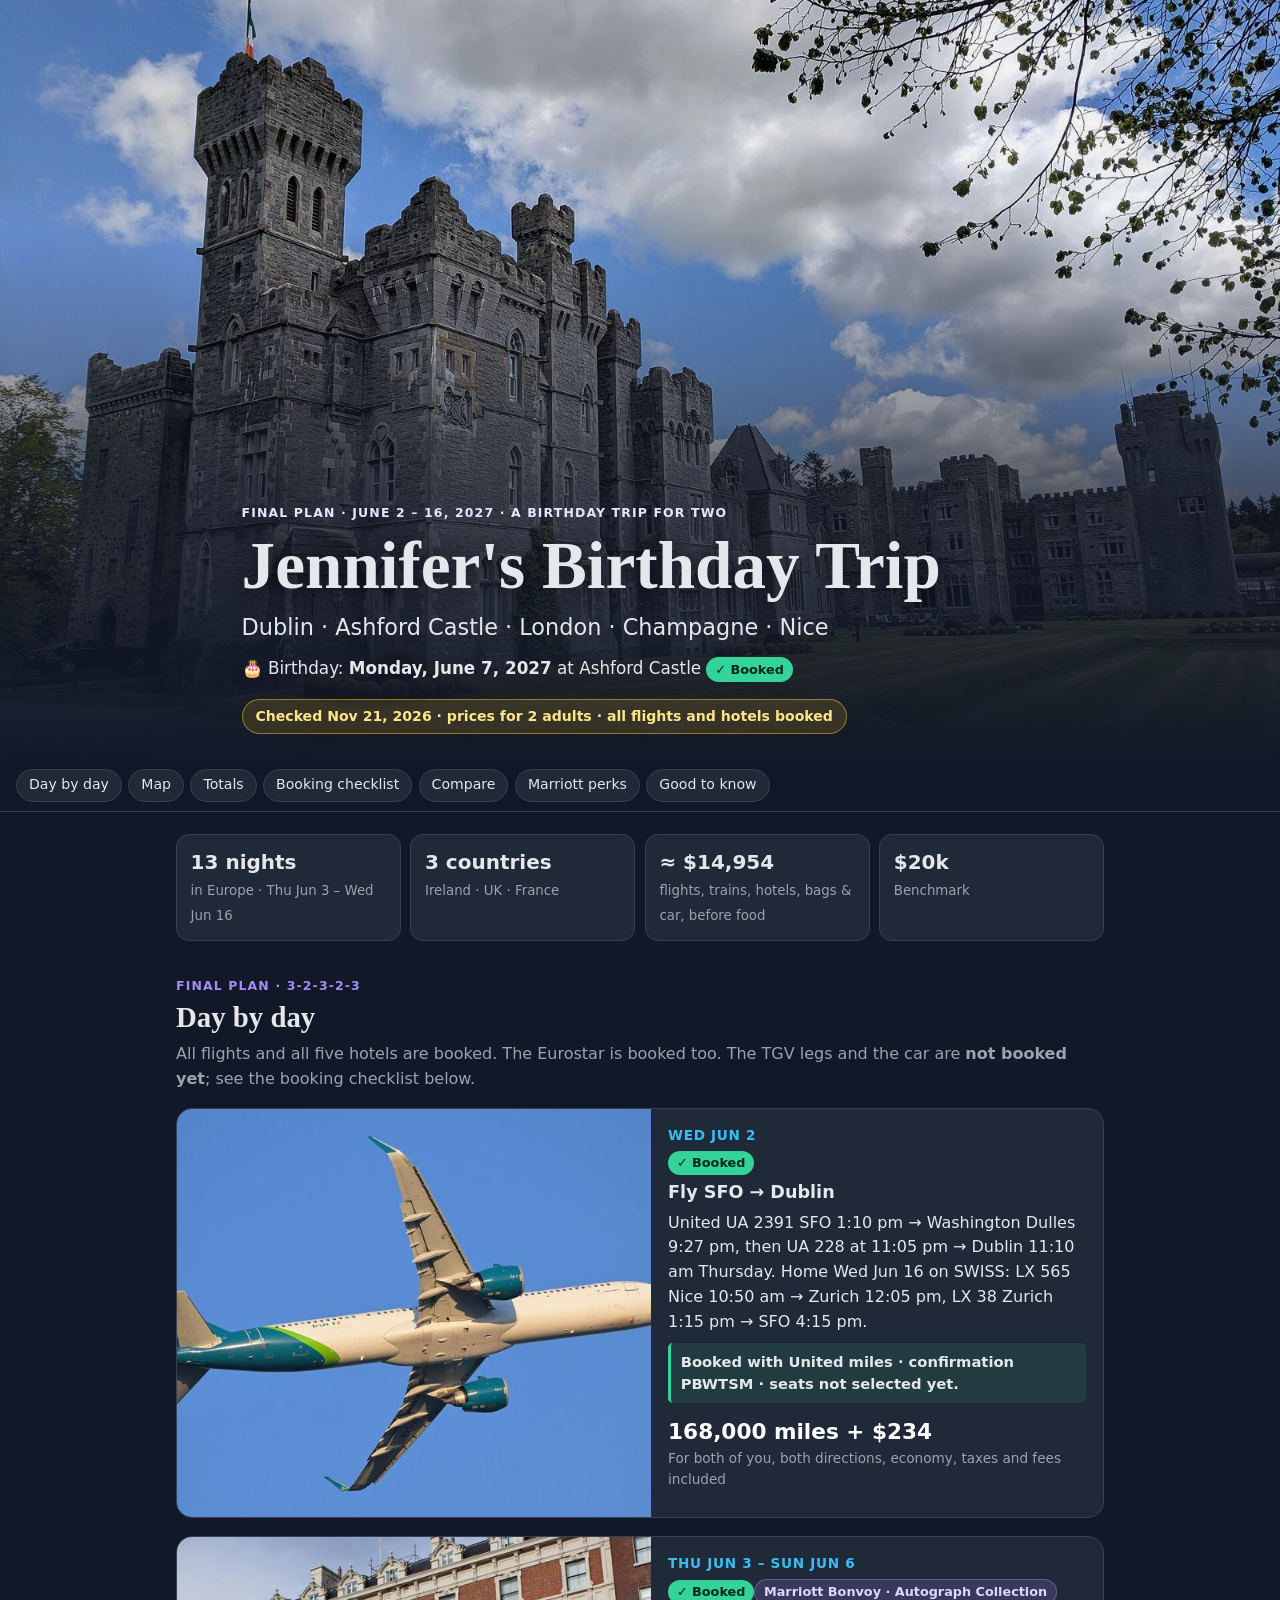
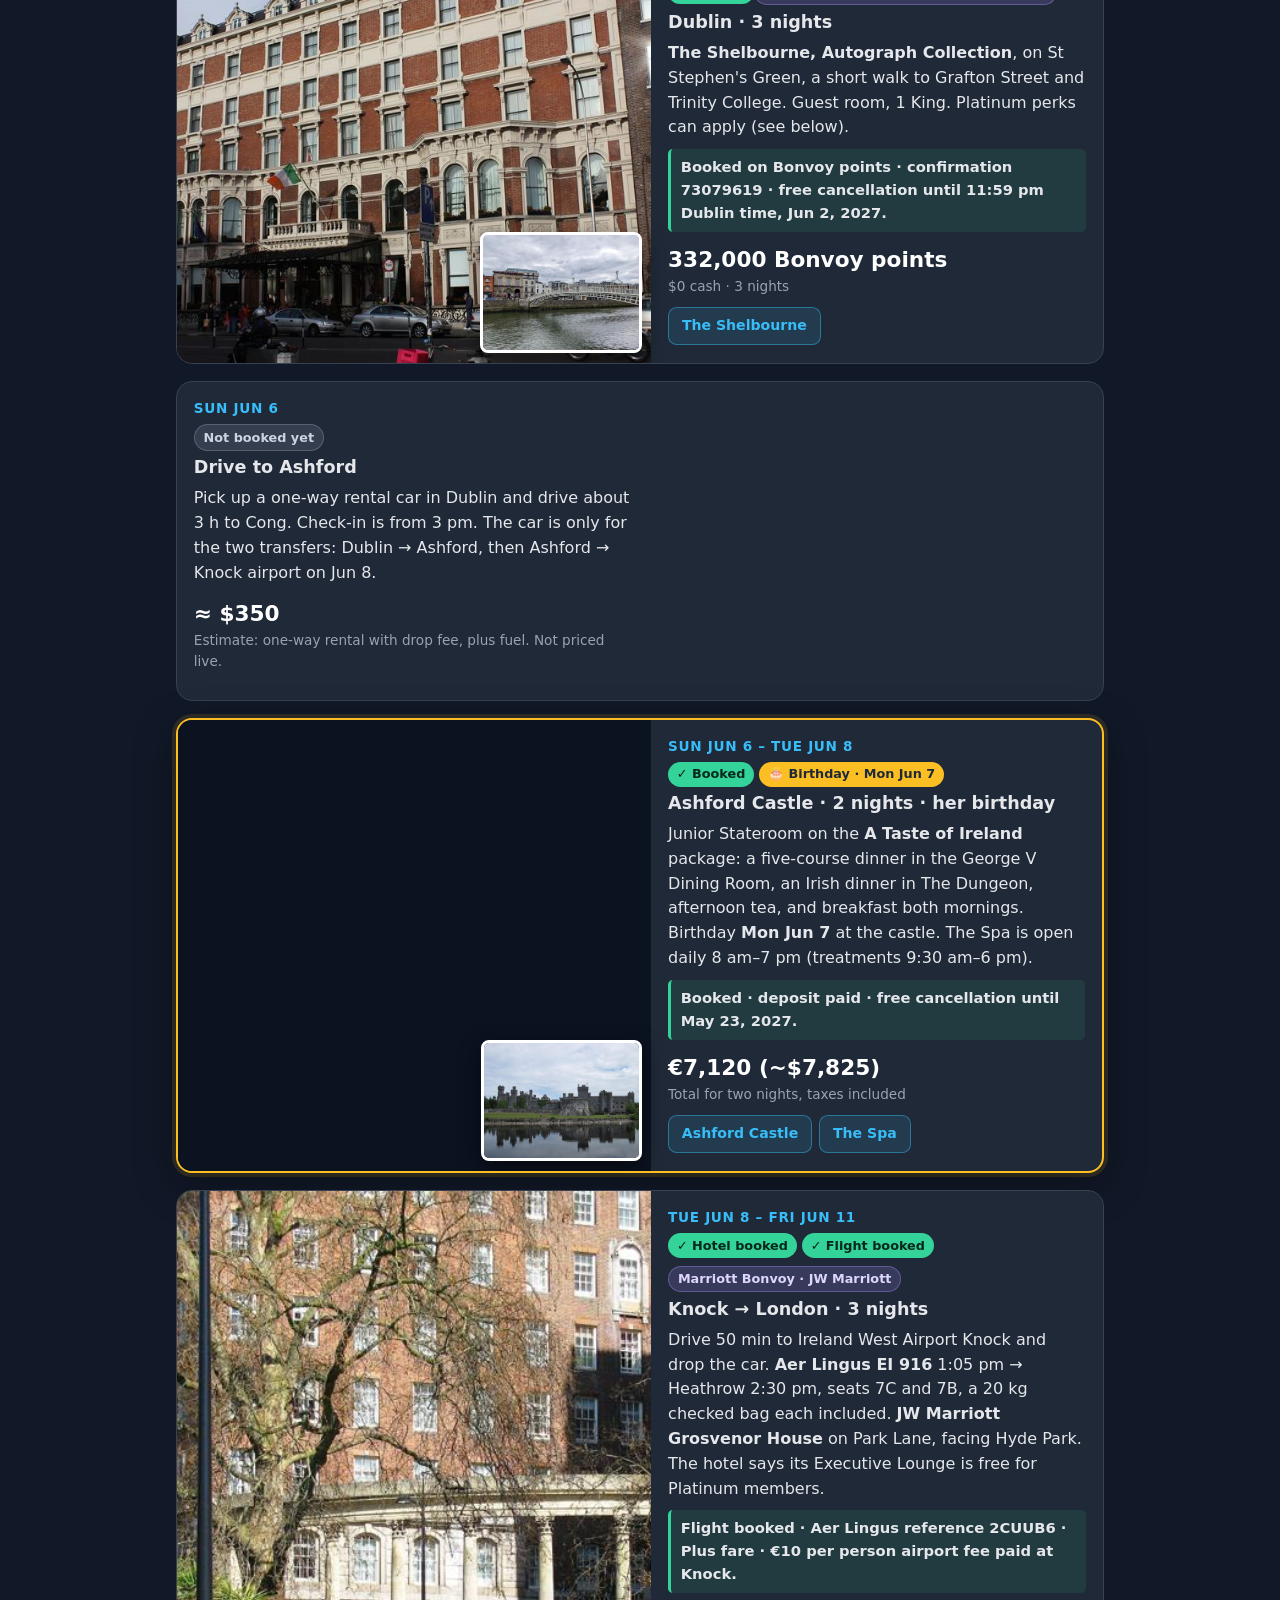
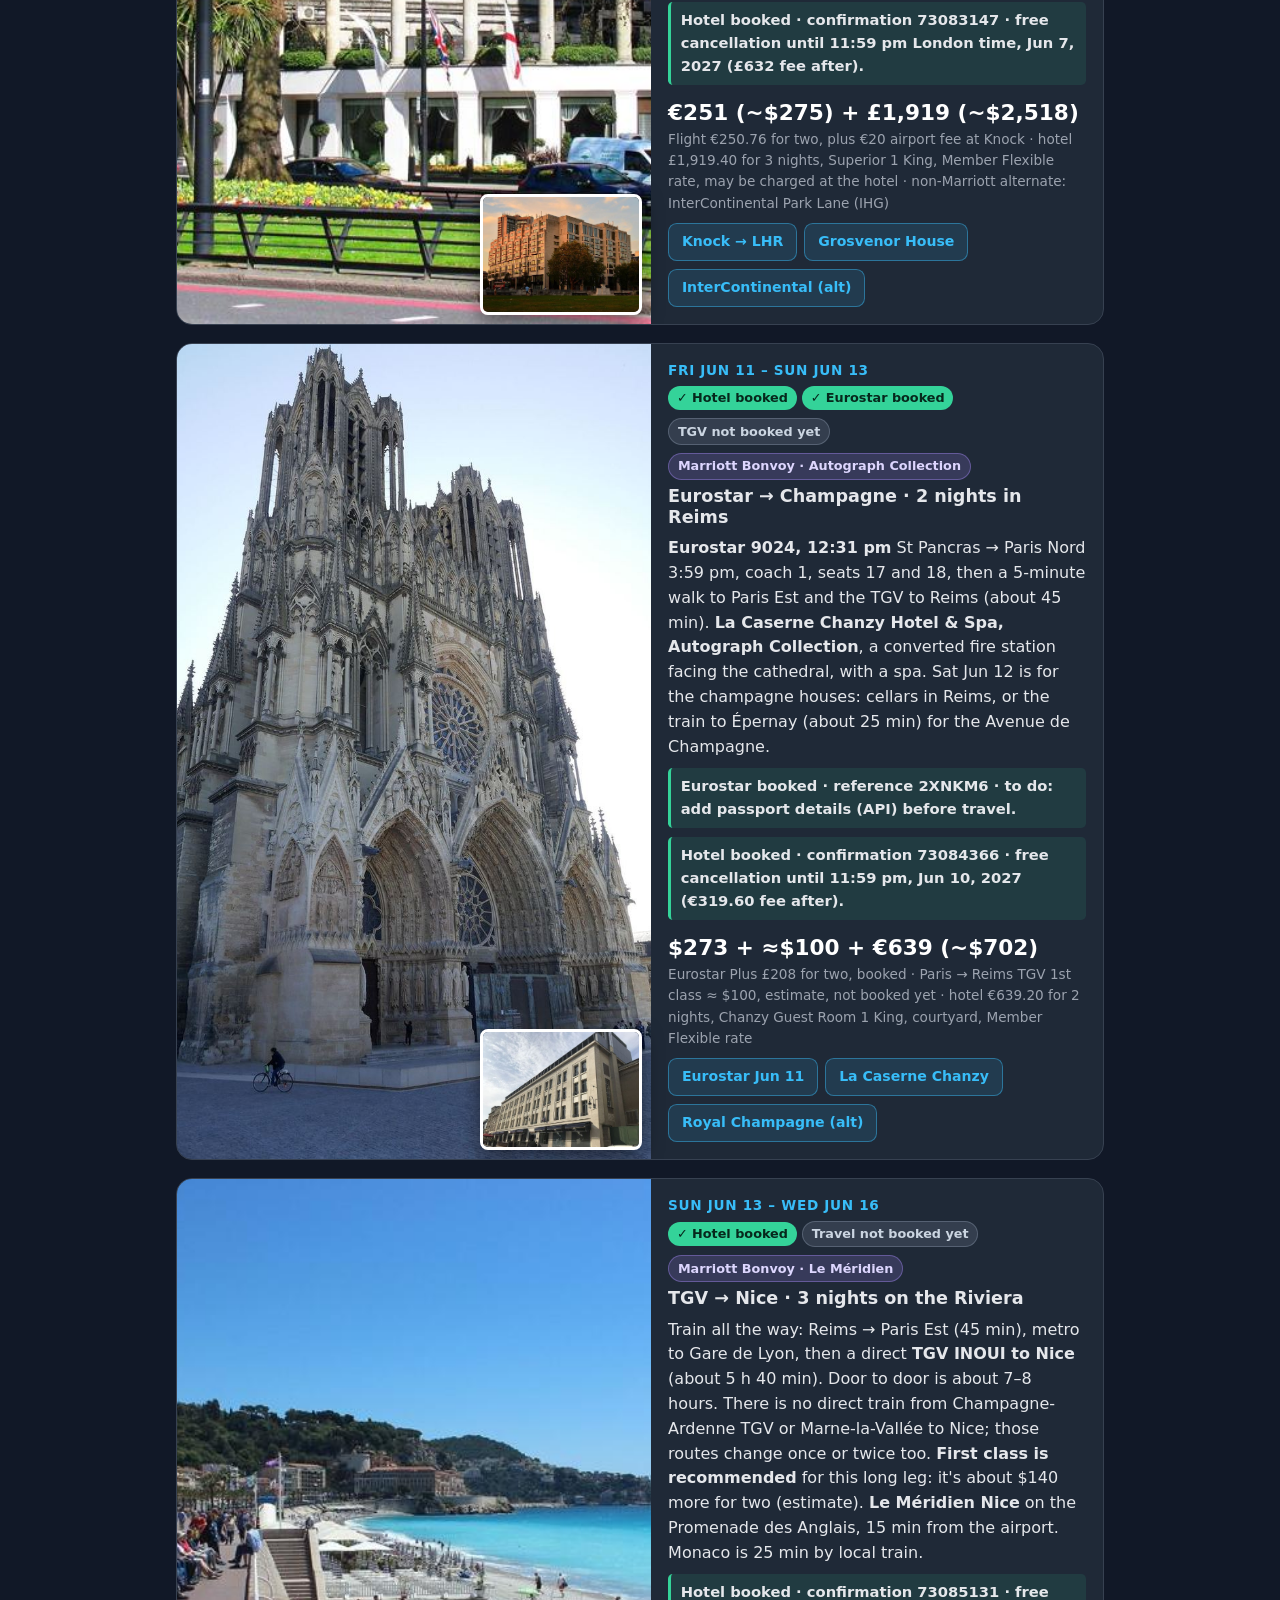
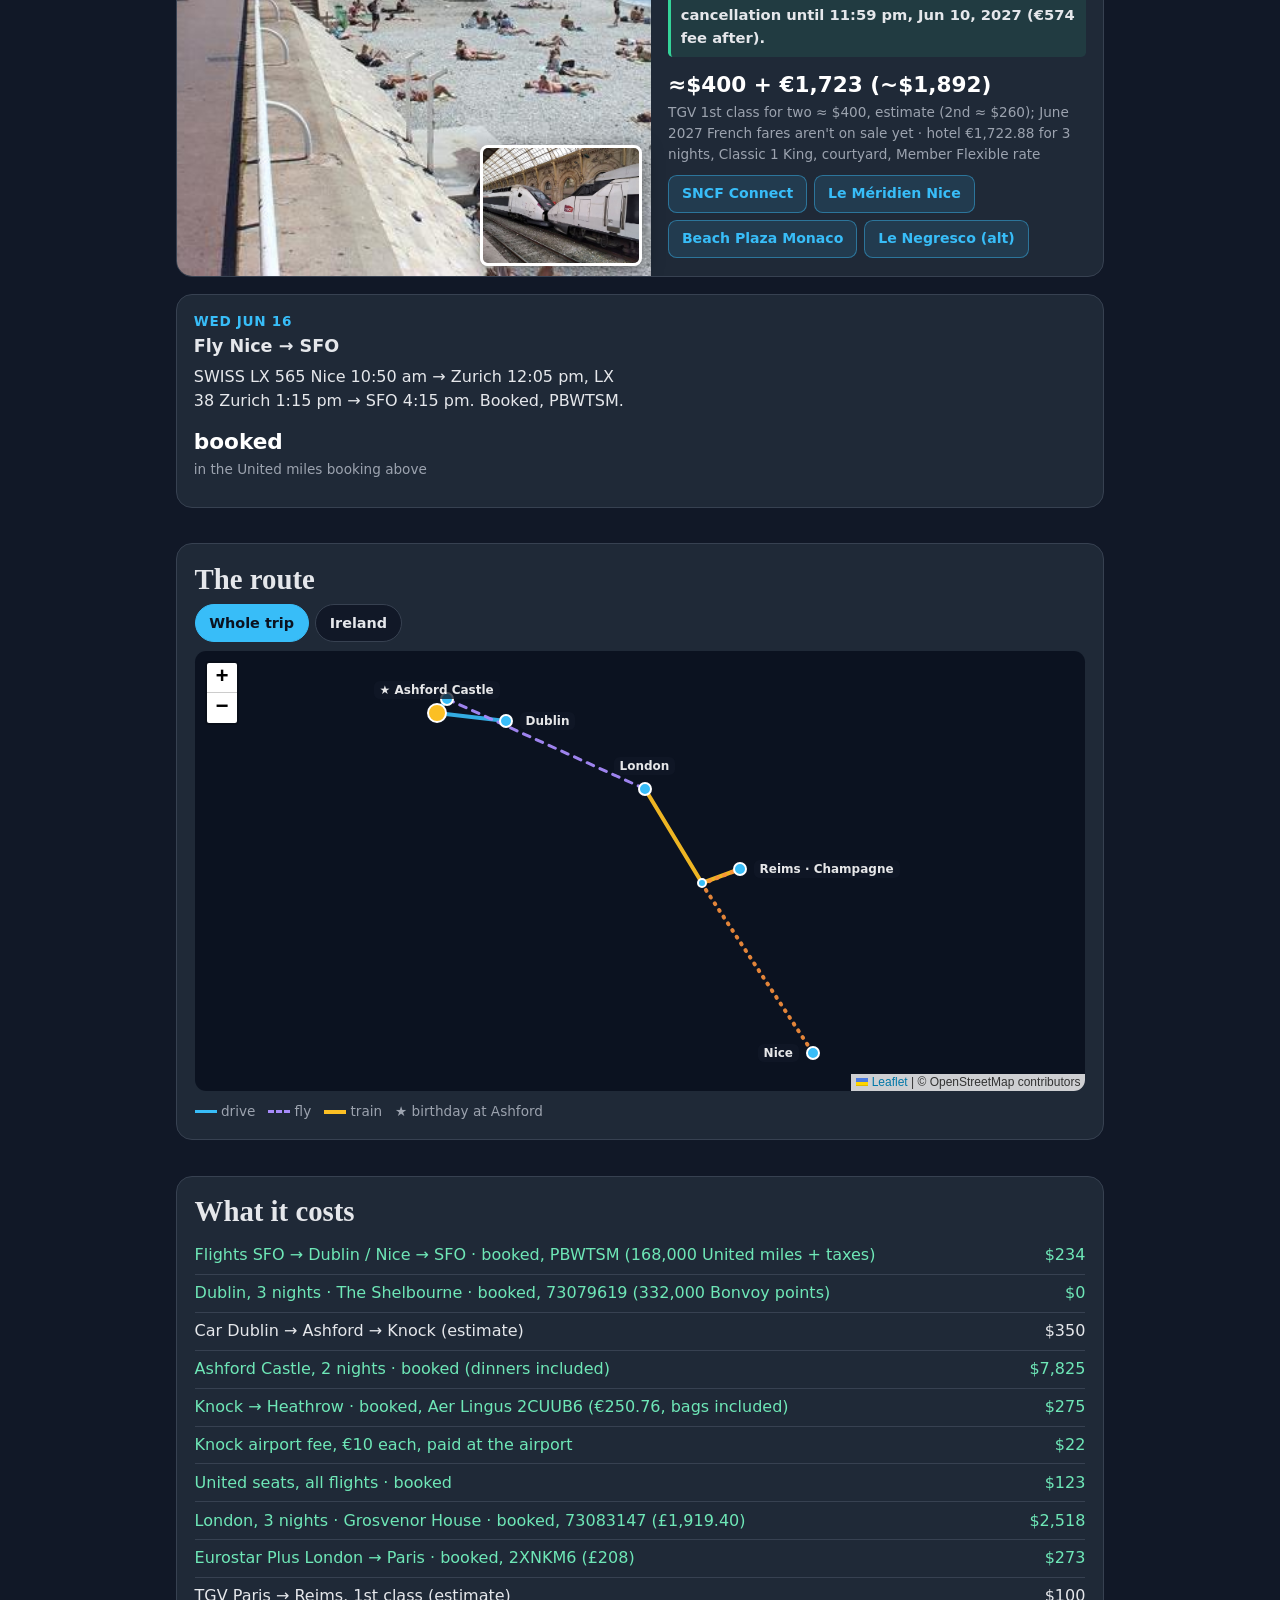
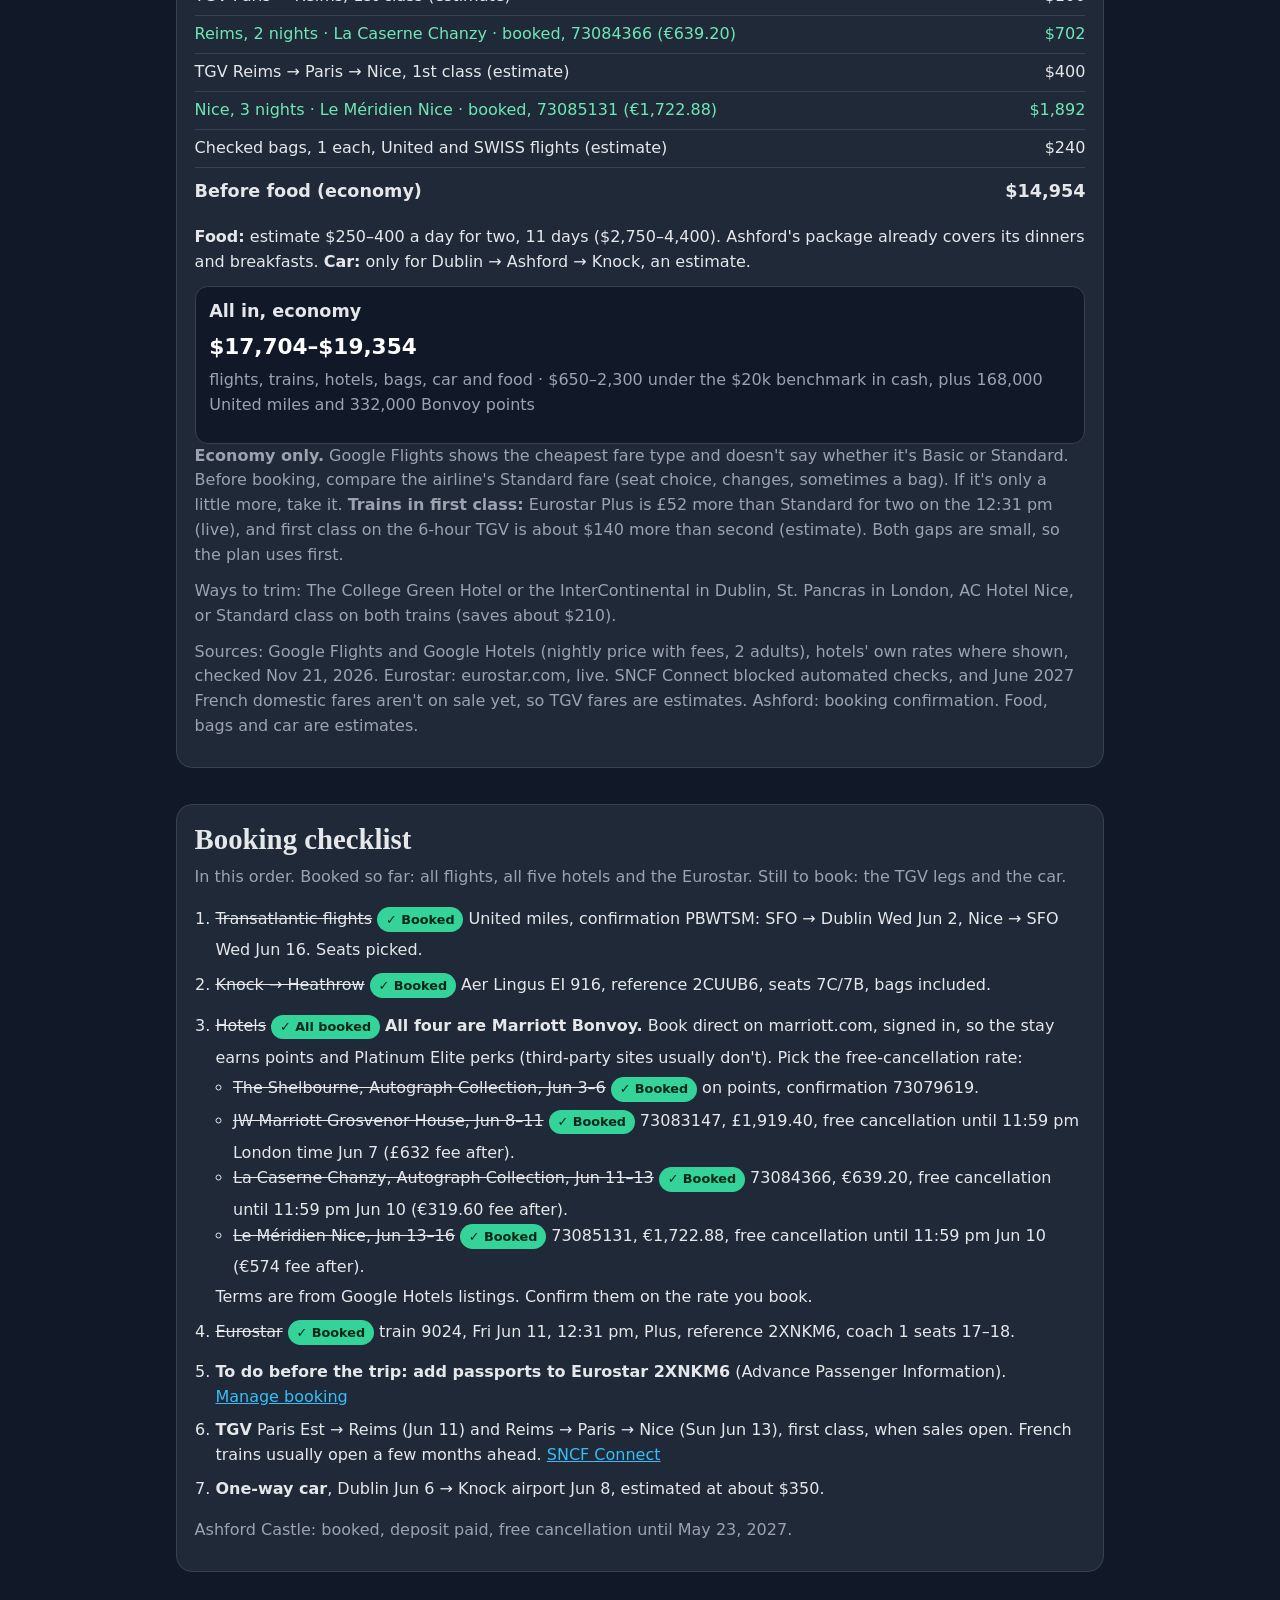
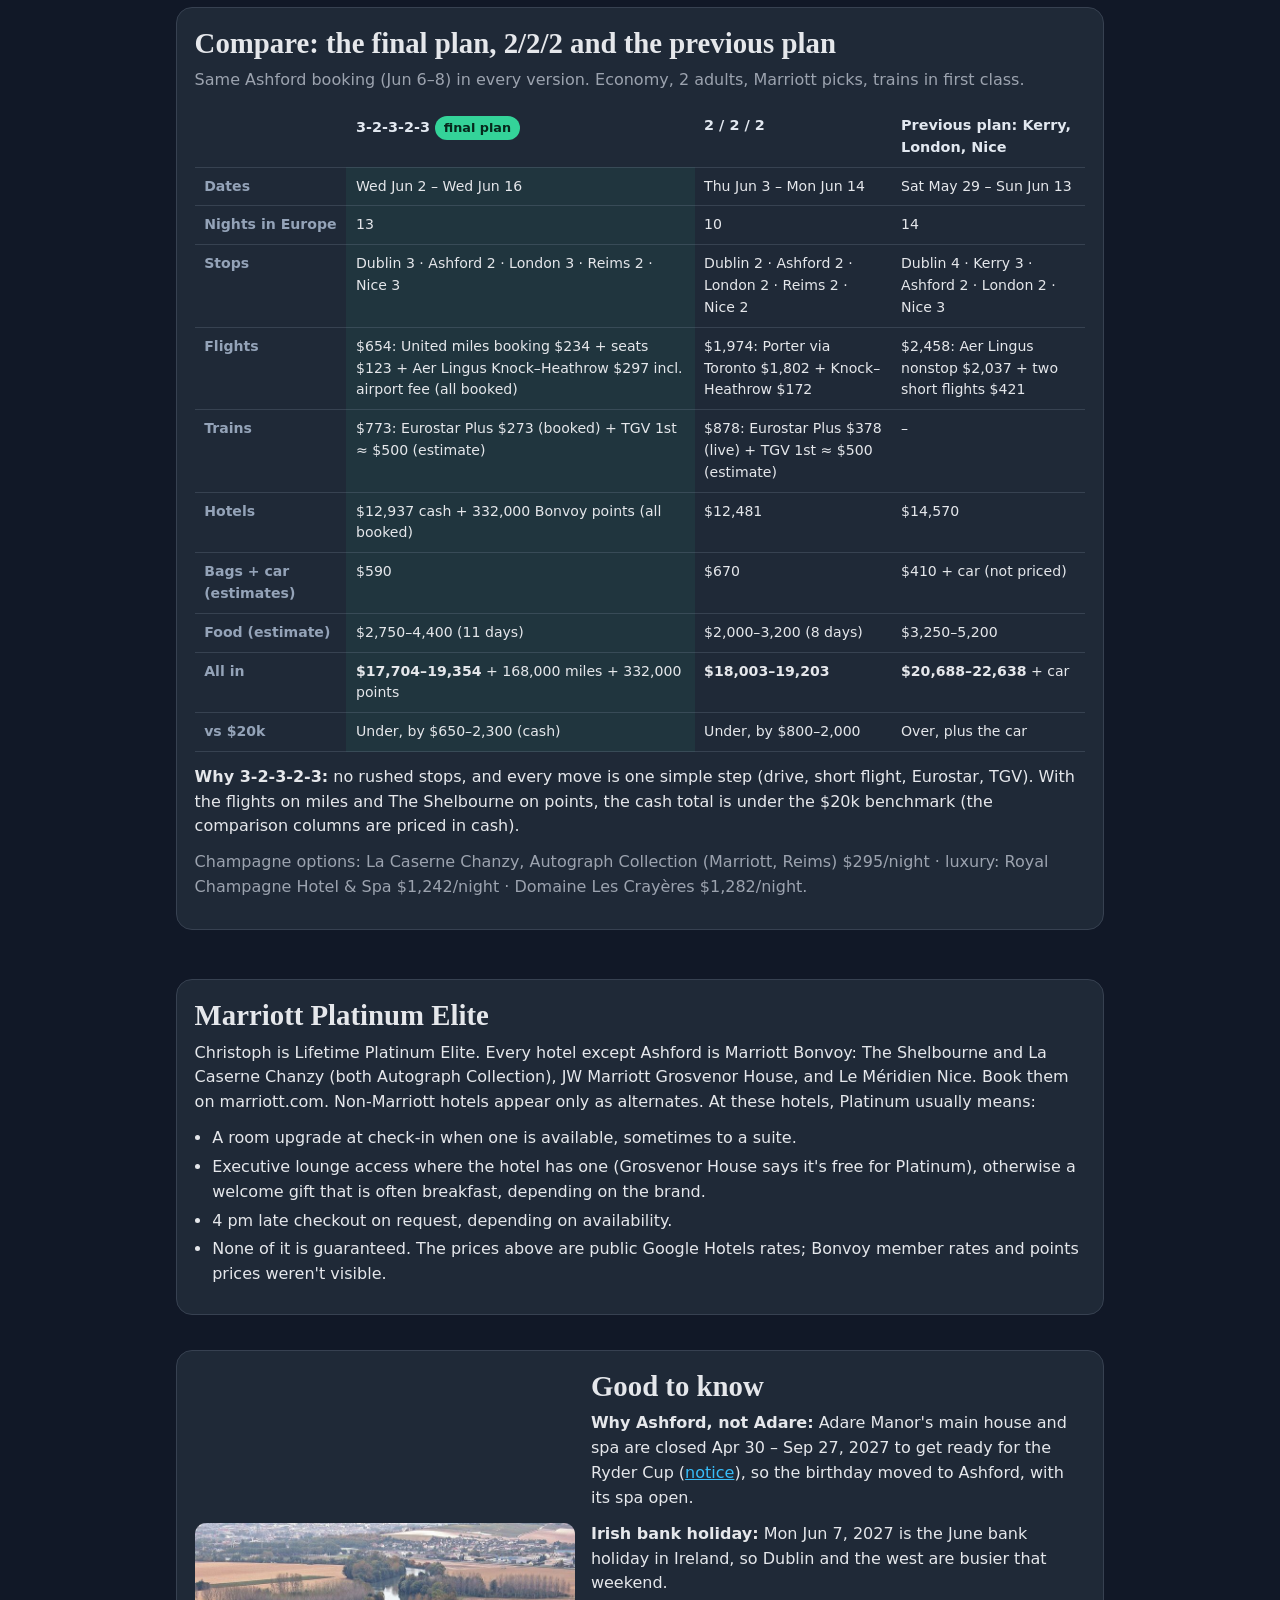
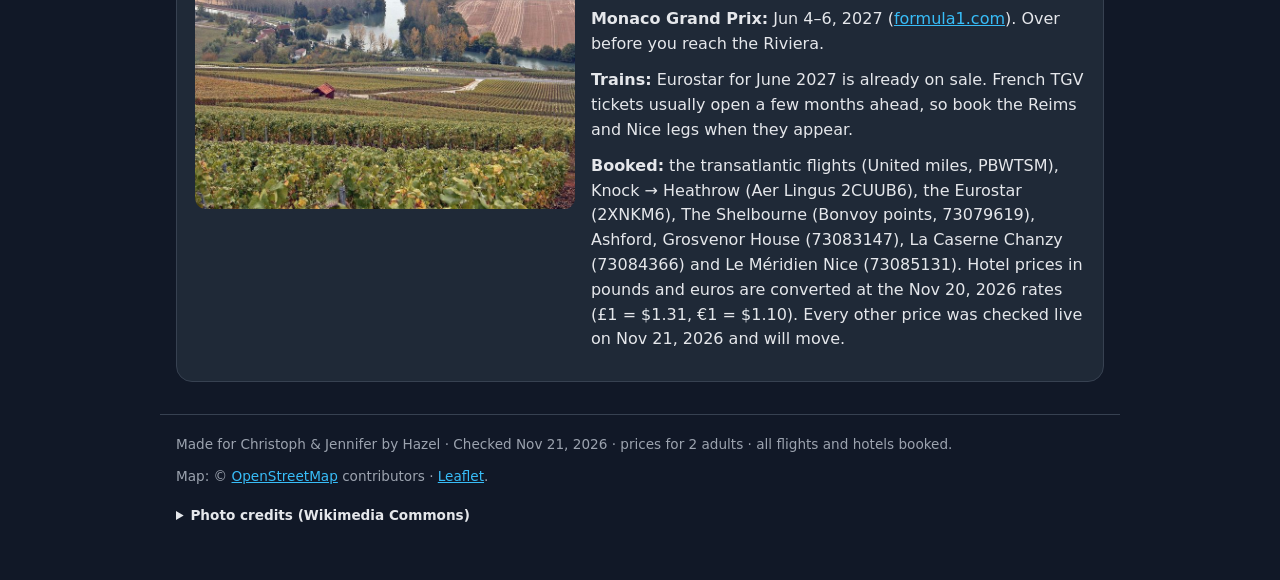
==== commit 7ab5977b: "Eurostar booked (2XNKM6); passport to-do" ====
--- a/index.html
+++ b/index.html
@@ -12,7 +12,7 @@
 <title>Jenn's Birthday Trip · June 2027</title>
 <link rel="icon" href="data:image/svg+xml,<svg xmlns='http://www.w3.org/2000/svg' viewBox='0 0 100 100'><text y='.9em' font-size='90'>🎂</text></svg>">
 <link rel="stylesheet" href="vendor/leaflet/leaflet.css">
-<link rel="stylesheet" href="style.css?v=16">
+<link rel="stylesheet" href="style.css?v=17">
 </head>
 <body>
 <header class="hero">
@@ -42,14 +42,14 @@
 <section id="plan">
   <p class="kicker">Final plan · 3-2-3-2-3</p>
   <h2>Day by day</h2>
-  <p class="muted">All flights and all five hotels are booked. The trains and the car are <b>not booked yet</b>; see the booking checklist below.</p>
+  <p class="muted">All flights and all five hotels are booked. The Eurostar is booked too. The TGV legs and the car are <b>not booked yet</b>; see the booking checklist below.</p>
   <div class="timeline">
 <article class="day"><figure class="media"><img class="" src="images/plane-800.jpg" srcset="images/plane-800.jpg 800w, images/plane-1600.jpg 1600w" sizes="(min-width: 900px) 50vw, 100vw" width="1600" height="1067" alt="Airliner on approach" loading="lazy" decoding="async"></figure><div class="day-body"><p class="date">Wed Jun 2</p><span class="badge booked">✓ Booked</span><h3>Fly SFO → Dublin</h3><p>United UA 2391 SFO 1:10 pm → Washington Dulles 9:27 pm, then UA 228 at 11:05 pm → Dublin 11:10 am Thursday. Home Wed Jun 16 on SWISS: LX 565 Nice 10:50 am → Zurich 12:05 pm, LX 38 Zurich 1:15 pm → SFO 4:15 pm.<span class="okline">Booked with United miles · confirmation PBWTSM · seats not selected yet.</span></p><p class="price">168,000 miles + $234<small>For both of you, both directions, economy, taxes and fees included</small></p><div class="links"></div></div></article>
 <article class="day"><figure class="media"><img class="" src="images/shelbourne-800.jpg" srcset="images/shelbourne-800.jpg 800w, images/shelbourne-1600.jpg 1600w" sizes="(min-width: 900px) 50vw, 100vw" width="1600" height="1067" alt="The Shelbourne, St Stephen&#x27;s Green, Dublin" loading="lazy" decoding="async"><div class="inset"><img class="" src="images/dublin-800.jpg" srcset="images/dublin-800.jpg 800w, images/dublin-1600.jpg 1600w" sizes="200px" width="1600" height="1200" alt="Ha&#x27;penny Bridge, Dublin" loading="lazy" decoding="async"></div></figure><div class="day-body"><p class="date">Thu Jun 3 – Sun Jun 6</p><span class="badge booked">✓ Booked</span><span class="badge mar">Marriott Bonvoy · Autograph Collection</span><h3>Dublin · 3 nights</h3><p><b>The Shelbourne, Autograph Collection</b>, on St Stephen's Green, a short walk to Grafton Street and Trinity College. Guest room, 1 King. Platinum perks can apply (see below).<span class="okline">Booked on Bonvoy points · confirmation 73079619 · free cancellation until 11:59 pm Dublin time, Jun 2, 2027.</span></p><p class="price">332,000 Bonvoy points<small>$0 cash · 3 nights</small></p><div class="links"><a class="btn" href="https://www.marriott.com/en-us/hotels/dubdt-the-shelbourne-autograph-collection/overview/" target="_blank" rel="noopener">The Shelbourne</a></div></div></article>
 <article class="day"><div class="day-body"><p class="date">Sun Jun 6</p><span class="badge todo">Not booked yet</span><h3>Drive to Ashford</h3><p>Pick up a one-way rental car in Dublin and drive about 3 h to Cong. Check-in is from 3 pm. The car is only for the two transfers: Dublin → Ashford, then Ashford → Knock airport on Jun 8.</p><p class="price">≈ $350<small>Estimate: one-way rental with drop fee, plus fuel. Not priced live.</small></p><div class="links"></div></div></article>
 <article class="day star"><figure class="media"><img class="" src="images/ashford2-800.jpg" srcset="images/ashford2-800.jpg 800w, images/ashford2-1600.jpg 1600w" sizes="(min-width: 900px) 50vw, 100vw" width="1600" height="1200" alt="Ashford Castle, Cong, County Mayo" loading="lazy" decoding="async"><div class="inset"><img class="" src="images/ashford-800.jpg" srcset="images/ashford-800.jpg 800w, images/ashford-1600.jpg 1600w" sizes="200px" width="1600" height="1200" alt="Ashford Castle from Lough Corrib" loading="lazy" decoding="async"></div></figure><div class="day-body"><p class="date">Sun Jun 6 – Tue Jun 8</p><span class="badge booked">✓ Booked</span> <span class="badge">🎂 Birthday · Mon Jun 7</span><h3>Ashford Castle · 2 nights · her birthday</h3><p>Junior Stateroom on the <b>A Taste of Ireland</b> package: a five-course dinner in the George V Dining Room, an Irish dinner in The Dungeon, afternoon tea, and breakfast both mornings. Birthday <b>Mon Jun 7</b> at the castle. The Spa is open daily 8 am–7 pm (treatments 9:30 am–6 pm).<span class="okline">Booked · deposit paid · free cancellation until May 23, 2027.</span></p><p class="price">€7,120 (~$7,825)<small>Total for two nights, taxes included</small></p><div class="links"><a class="btn" href="https://ashfordcastle.com/" target="_blank" rel="noopener">Ashford Castle</a><a class="btn" href="https://ashfordcastle.com/wellness-and-spa" target="_blank" rel="noopener">The Spa</a></div></div></article>
 <article class="day"><figure class="media"><img class="" src="images/grosvenor-800.jpg" srcset="images/grosvenor-800.jpg 800w, images/grosvenor-1600.jpg 1600w" sizes="(min-width: 900px) 50vw, 100vw" width="1600" height="1200" alt="Grosvenor House on Park Lane, London" loading="lazy" decoding="async"><div class="inset"><img class="" src="images/ic-parklane-800.jpg" srcset="images/ic-parklane-800.jpg 800w, images/ic-parklane-1600.jpg 1600w" sizes="200px" width="1600" height="1060" alt="InterContinental London Park Lane" loading="lazy" decoding="async"></div></figure><div class="day-body"><p class="date">Tue Jun 8 – Fri Jun 11</p><span class="badge booked">✓ Hotel booked</span> <span class="badge booked">✓ Flight booked</span><span class="badge mar">Marriott Bonvoy · JW Marriott</span><h3>Knock → London · 3 nights</h3><p>Drive 50 min to Ireland West Airport Knock and drop the car. <b>Aer Lingus EI 916</b> 1:05 pm → Heathrow 2:30 pm, seats 7C and 7B, a 20 kg checked bag each included. <b>JW Marriott Grosvenor House</b> on Park Lane, facing Hyde Park. The hotel says its Executive Lounge is free for Platinum members.<span class="okline">Flight booked · Aer Lingus reference 2CUUB6 · Plus fare · €10 per person airport fee paid at Knock.</span><span class="okline">Hotel booked · confirmation 73083147 · free cancellation until 11:59 pm London time, Jun 7, 2027 (£632 fee after).</span></p><p class="price">€251 (~$275) + £1,919 (~$2,518)<small>Flight €250.76 for two, plus €20 airport fee at Knock · hotel £1,919.40 for 3 nights, Superior 1 King, Member Flexible rate, may be charged at the hotel · non-Marriott alternate: InterContinental Park Lane (IHG)</small></p><div class="links"><a class="btn" href="https://www.google.com/travel/flights/search?tfs=CBwQAhoeEgoyMDI3LTA2LTA4agcIARIDTk9DcgcIARIDTEhSQAFAAUgBcAGCAQsI____________AZgBAg&amp;curr=USD&amp;hl=en" target="_blank" rel="noopener">Knock → LHR</a><a class="btn" href="https://www.marriott.com/en-us/hotels/longh-jw-marriott-grosvenor-house-london/overview/" target="_blank" rel="noopener">Grosvenor House</a><a class="btn" href="https://www.ihg.com/intercontinental/hotels/us/en/london/lonhb/hoteldetail" target="_blank" rel="noopener">InterContinental (alt)</a></div></div></article>
-<article class="day"><figure class="media"><img class="" src="images/reims-800.jpg" srcset="images/reims-800.jpg 800w, images/reims-1600.jpg 1600w" sizes="(min-width: 900px) 50vw, 100vw" width="1067" height="1600" alt="Reims Cathedral" loading="lazy" decoding="async"><div class="inset"><img class="" src="images/chanzy-800.jpg" srcset="images/chanzy-800.jpg 800w, images/chanzy-1600.jpg 1600w" sizes="200px" width="1008" height="756" alt="La Caserne Chanzy, Reims" loading="lazy" decoding="async"></div></figure><div class="day-body"><p class="date">Fri Jun 11 – Sun Jun 13</p><span class="badge booked">✓ Hotel booked</span> <span class="badge todo">Travel not booked yet</span><span class="badge mar">Marriott Bonvoy · Autograph Collection</span><h3>Eurostar → Champagne · 2 nights in Reims</h3><p><b>Eurostar 12:31 pm</b> St Pancras → Paris Nord 3:59 pm, then a 5-minute walk to Paris Est and the TGV to Reims (about 45 min). <b>La Caserne Chanzy Hotel &amp; Spa, Autograph Collection</b>, a converted fire station facing the cathedral, with a spa. Sat Jun 12 is for the champagne houses: cellars in Reims, or the train to Épernay (about 25 min) for the Avenue de Champagne.<span class="okline">Hotel booked · confirmation 73084366 · free cancellation until 11:59 pm, Jun 10, 2027 (€319.60 fee after).</span></p><p class="price">$273 + ≈$100 + €639 (~$702)<small>Eurostar Plus £208 for two, live on eurostar.com, not booked yet (Standard £156) · Paris → Reims TGV 1st class ≈ $100, estimate · hotel €639.20 for 2 nights, Chanzy Guest Room 1 King, courtyard, Member Flexible rate</small></p><div class="links"><a class="btn" href="https://www.eurostar.com/search/uk-en?adult=2&amp;origin=7015400&amp;destination=8727100&amp;outbound=2027-06-11" target="_blank" rel="noopener">Eurostar Jun 11</a><a class="btn" href="https://www.marriott.com/en-us/hotels/rheak-la-caserne-chanzy-hotel-and-spa-autograph-collection/overview/" target="_blank" rel="noopener">La Caserne Chanzy</a><a class="btn" href="https://royalchampagne.com/" target="_blank" rel="noopener">Royal Champagne (alt)</a></div></div></article>
+<article class="day"><figure class="media"><img class="" src="images/reims-800.jpg" srcset="images/reims-800.jpg 800w, images/reims-1600.jpg 1600w" sizes="(min-width: 900px) 50vw, 100vw" width="1067" height="1600" alt="Reims Cathedral" loading="lazy" decoding="async"><div class="inset"><img class="" src="images/chanzy-800.jpg" srcset="images/chanzy-800.jpg 800w, images/chanzy-1600.jpg 1600w" sizes="200px" width="1008" height="756" alt="La Caserne Chanzy, Reims" loading="lazy" decoding="async"></div></figure><div class="day-body"><p class="date">Fri Jun 11 – Sun Jun 13</p><span class="badge booked">✓ Hotel booked</span> <span class="badge booked">✓ Eurostar booked</span> <span class="badge todo">TGV not booked yet</span><span class="badge mar">Marriott Bonvoy · Autograph Collection</span><h3>Eurostar → Champagne · 2 nights in Reims</h3><p><b>Eurostar 9024, 12:31 pm</b> St Pancras → Paris Nord 3:59 pm, coach 1, seats 17 and 18, then a 5-minute walk to Paris Est and the TGV to Reims (about 45 min). <b>La Caserne Chanzy Hotel &amp; Spa, Autograph Collection</b>, a converted fire station facing the cathedral, with a spa. Sat Jun 12 is for the champagne houses: cellars in Reims, or the train to Épernay (about 25 min) for the Avenue de Champagne.<span class="okline">Eurostar booked · reference 2XNKM6 · to do: add passport details (API) before travel.</span><span class="okline">Hotel booked · confirmation 73084366 · free cancellation until 11:59 pm, Jun 10, 2027 (€319.60 fee after).</span></p><p class="price">$273 + ≈$100 + €639 (~$702)<small>Eurostar Plus £208 for two, booked · Paris → Reims TGV 1st class ≈ $100, estimate, not booked yet · hotel €639.20 for 2 nights, Chanzy Guest Room 1 King, courtyard, Member Flexible rate</small></p><div class="links"><a class="btn" href="https://www.eurostar.com/search/uk-en?adult=2&amp;origin=7015400&amp;destination=8727100&amp;outbound=2027-06-11" target="_blank" rel="noopener">Eurostar Jun 11</a><a class="btn" href="https://www.marriott.com/en-us/hotels/rheak-la-caserne-chanzy-hotel-and-spa-autograph-collection/overview/" target="_blank" rel="noopener">La Caserne Chanzy</a><a class="btn" href="https://royalchampagne.com/" target="_blank" rel="noopener">Royal Champagne (alt)</a></div></div></article>
 <article class="day"><figure class="media"><img class="" src="images/nice-800.jpg" srcset="images/nice-800.jpg 800w, images/nice-1600.jpg 1600w" sizes="(min-width: 900px) 50vw, 100vw" width="1600" height="1067" alt="Promenade des Anglais, Nice" loading="lazy" decoding="async"><div class="inset"><img class="" src="images/tgv-800.jpg" srcset="images/tgv-800.jpg 800w, images/tgv-1600.jpg 1600w" sizes="200px" width="1600" height="1200" alt="TGV at Nice-Ville" loading="lazy" decoding="async"></div></figure><div class="day-body"><p class="date">Sun Jun 13 – Wed Jun 16</p><span class="badge booked">✓ Hotel booked</span> <span class="badge todo">Travel not booked yet</span><span class="badge mar">Marriott Bonvoy · Le Méridien</span><h3>TGV → Nice · 3 nights on the Riviera</h3><p>Train all the way: Reims → Paris Est (45 min), metro to Gare de Lyon, then a direct <b>TGV INOUI to Nice</b> (about 5 h 40 min). Door to door is about 7–8 hours. There is no direct train from Champagne-Ardenne TGV or Marne-la-Vallée to Nice; those routes change once or twice too. <b>First class is recommended</b> for this long leg: it's about $140 more for two (estimate). <b>Le Méridien Nice</b> on the Promenade des Anglais, 15 min from the airport. Monaco is 25 min by local train.<span class="okline">Hotel booked · confirmation 73085131 · free cancellation until 11:59 pm, Jun 10, 2027 (€574 fee after).</span></p><p class="price">≈$400 + €1,723 (~$1,892)<small>TGV 1st class for two ≈ $400, estimate (2nd ≈ $260); June 2027 French fares aren't on sale yet · hotel €1,722.88 for 3 nights, Classic 1 King, courtyard, Member Flexible rate</small></p><div class="links"><a class="btn" href="https://www.sncf-connect.com/en-en/train/route/reims/nice" target="_blank" rel="noopener">SNCF Connect</a><a class="btn" href="https://www.marriott.com/en-us/hotels/ncemd-le-meridien-nice/overview/" target="_blank" rel="noopener">Le Méridien Nice</a><a class="btn" href="https://www.marriott.com/en-us/hotels/mcmmd-le-meridien-beach-plaza/overview/" target="_blank" rel="noopener">Beach Plaza Monaco</a><a class="btn" href="https://www.lenegresco.com/" target="_blank" rel="noopener">Le Negresco (alt)</a></div></div></article>
 <article class="day"><div class="day-body"><p class="date">Wed Jun 16</p><h3>Fly Nice → SFO</h3><p>SWISS LX 565 Nice 10:50 am → Zurich 12:05 pm, LX 38 Zurich 1:15 pm → SFO 4:15 pm. Booked, PBWTSM.</p><p class="price">booked<small>in the United miles booking above</small></p><div class="links"></div></div></article>
   </div>
@@ -67,7 +67,7 @@
 
 <section id="totals" class="panel">
   <h2>What it costs</h2>
-  <table class="tot"><tbody><tr class="booked"><td>Flights SFO → Dublin / Nice → SFO · booked, PBWTSM (168,000 United miles + taxes)</td><td>$234</td></tr><tr class="booked"><td>Dublin, 3 nights · The Shelbourne · booked, 73079619 (332,000 Bonvoy points)</td><td>$0</td></tr><tr class="est"><td>Car Dublin → Ashford → Knock (estimate)</td><td>$350</td></tr><tr class="booked"><td>Ashford Castle, 2 nights · booked (dinners included)</td><td>$7,825</td></tr><tr class="booked"><td>Knock → Heathrow · booked, Aer Lingus 2CUUB6 (€250.76, bags included)</td><td>$275</td></tr><tr class="booked"><td>Knock airport fee, €10 each, paid at the airport</td><td>$22</td></tr><tr class="booked"><td>United seats, all flights · booked</td><td>$123</td></tr><tr class="booked"><td>London, 3 nights · Grosvenor House · booked, 73083147 (£1,919.40)</td><td>$2,518</td></tr><tr class=""><td>Eurostar Plus London → Paris</td><td>$273</td></tr><tr class="est"><td>TGV Paris → Reims, 1st class (estimate)</td><td>$100</td></tr><tr class="booked"><td>Reims, 2 nights · La Caserne Chanzy · booked, 73084366 (€639.20)</td><td>$702</td></tr><tr class="est"><td>TGV Reims → Paris → Nice, 1st class (estimate)</td><td>$400</td></tr><tr class="booked"><td>Nice, 3 nights · Le Méridien Nice · booked, 73085131 (€1,722.88)</td><td>$1,892</td></tr><tr class="est"><td>Checked bags, 1 each, United and SWISS flights (estimate)</td><td>$240</td></tr></tbody>
+  <table class="tot"><tbody><tr class="booked"><td>Flights SFO → Dublin / Nice → SFO · booked, PBWTSM (168,000 United miles + taxes)</td><td>$234</td></tr><tr class="booked"><td>Dublin, 3 nights · The Shelbourne · booked, 73079619 (332,000 Bonvoy points)</td><td>$0</td></tr><tr class="est"><td>Car Dublin → Ashford → Knock (estimate)</td><td>$350</td></tr><tr class="booked"><td>Ashford Castle, 2 nights · booked (dinners included)</td><td>$7,825</td></tr><tr class="booked"><td>Knock → Heathrow · booked, Aer Lingus 2CUUB6 (€250.76, bags included)</td><td>$275</td></tr><tr class="booked"><td>Knock airport fee, €10 each, paid at the airport</td><td>$22</td></tr><tr class="booked"><td>United seats, all flights · booked</td><td>$123</td></tr><tr class="booked"><td>London, 3 nights · Grosvenor House · booked, 73083147 (£1,919.40)</td><td>$2,518</td></tr><tr class="booked"><td>Eurostar Plus London → Paris · booked, 2XNKM6 (£208)</td><td>$273</td></tr><tr class="est"><td>TGV Paris → Reims, 1st class (estimate)</td><td>$100</td></tr><tr class="booked"><td>Reims, 2 nights · La Caserne Chanzy · booked, 73084366 (€639.20)</td><td>$702</td></tr><tr class="est"><td>TGV Reims → Paris → Nice, 1st class (estimate)</td><td>$400</td></tr><tr class="booked"><td>Nice, 3 nights · Le Méridien Nice · booked, 73085131 (€1,722.88)</td><td>$1,892</td></tr><tr class="est"><td>Checked bags, 1 each, United and SWISS flights (estimate)</td><td>$240</td></tr></tbody>
   <tfoot><tr><td>Before food (economy)</td><td>$14,954</td></tr></tfoot></table>
   <p><b>Food:</b> estimate $250–400 a day for two, 11 days ($2,750–4,400). Ashford's package already covers its dinners and breakfasts.
   <b>Car:</b> only for Dublin → Ashford → Knock, an estimate.</p>
@@ -81,7 +81,7 @@
 
 <section id="book" class="panel">
   <h2>Booking checklist</h2>
-  <p class="muted">In this order. Booked so far: all flights and all five hotels. Still to book: Eurostar, the TGV legs and the car.</p>
+  <p class="muted">In this order. Booked so far: all flights, all five hotels and the Eurostar. Still to book: the TGV legs and the car.</p>
   <ol class="check">
     <li><s>Transatlantic flights</s> <span class="badge booked">✓ Booked</span> United miles, confirmation PBWTSM: SFO → Dublin Wed Jun 2, Nice → SFO Wed Jun 16. Seats picked.</li>
     <li><s>Knock → Heathrow</s> <span class="badge booked">✓ Booked</span> Aer Lingus EI 916, reference 2CUUB6, seats 7C/7B, bags included.</li>
@@ -93,7 +93,8 @@
         <li><s>Le Méridien Nice, Jun 13–16</s> <span class="badge booked">✓ Booked</span> 73085131, €1,722.88, free cancellation until 11:59 pm Jun 10 (€574 fee after).</li>
       </ul>
       Terms are from Google Hotels listings. Confirm them on the rate you book.</li>
-    <li><b>Eurostar</b>, Fri Jun 11, 12:31 pm St Pancras → Paris Nord, Eurostar Plus £208 for two. On sale now. <a href="https://www.eurostar.com/search/uk-en?adult=2&amp;origin=7015400&amp;destination=8727100&amp;outbound=2027-06-11" target="_blank" rel="noopener">eurostar.com</a></li>
+    <li><s>Eurostar</s> <span class="badge booked">✓ Booked</span> train 9024, Fri Jun 11, 12:31 pm, Plus, reference 2XNKM6, coach 1 seats 17–18.</li>
+    <li><b>To do before the trip: add passports to Eurostar 2XNKM6</b> (Advance Passenger Information). <a href="https://www.eurostar.com/uk-en/manage-booking" target="_blank" rel="noopener">Manage booking</a></li>
     <li><b>TGV</b> Paris Est → Reims (Jun 11) and Reims → Paris → Nice (Sun Jun 13), first class, when sales open. French trains usually open a few months ahead. <a href="https://www.sncf-connect.com/en-en/train/route/reims/nice" target="_blank" rel="noopener">SNCF Connect</a></li>
     <li><b>One-way car</b>, Dublin Jun 6 → Knock airport Jun 8, estimated at about $350.</li>
   </ol>
@@ -103,7 +104,7 @@
 <section id="orders" class="panel">
   <h2>Compare: the final plan, 2/2/2 and the previous plan</h2>
   <p class="muted">Same Ashford booking (Jun 6–8) in every version. Economy, 2 adults, Marriott picks, trains in first class.</p>
-  <div class="scroll"><table class="cmp"><tr><th></th><th>3-2-3-2-3 <span class="badge booked">final plan</span></th><th>2 / 2 / 2</th><th>Previous plan: Kerry, London, Nice</th></tr><tr><th>Dates</th><td>Wed Jun 2 – Wed Jun 16</td><td>Thu Jun 3 – Mon Jun 14</td><td>Sat May 29 – Sun Jun 13</td></tr><tr><th>Nights in Europe</th><td>13</td><td>10</td><td>14</td></tr><tr><th>Stops</th><td>Dublin 3 · Ashford 2 · London 3 · Reims 2 · Nice 3</td><td>Dublin 2 · Ashford 2 · London 2 · Reims 2 · Nice 2</td><td>Dublin 4 · Kerry 3 · Ashford 2 · London 2 · Nice 3</td></tr><tr><th>Flights</th><td>$654: United miles booking $234 + seats $123 + Aer Lingus Knock–Heathrow $297 incl. airport fee (all booked)</td><td>$1,974: Porter via Toronto $1,802 + Knock–Heathrow $172</td><td>$2,458: Aer Lingus nonstop $2,037 + two short flights $421</td></tr><tr><th>Trains</th><td>$773: Eurostar Plus $273 (live) + TGV 1st ≈ $500 (estimate)</td><td>$878: Eurostar Plus $378 (live) + TGV 1st ≈ $500 (estimate)</td><td>–</td></tr><tr><th>Hotels</th><td>$12,937 cash + 332,000 Bonvoy points (all booked)</td><td>$12,481</td><td>$14,570</td></tr><tr><th>Bags + car (estimates)</th><td>$590</td><td>$670</td><td>$410 + car (not priced)</td></tr><tr><th>Food (estimate)</th><td>$2,750–4,400 (11 days)</td><td>$2,000–3,200 (8 days)</td><td>$3,250–5,200</td></tr><tr><th>All in</th><td><b>$17,704–19,354</b> + 168,000 miles + 332,000 points</td><td><b>$18,003–19,203</b></td><td><b>$20,688–22,638</b> + car</td></tr><tr><th>vs $20k</th><td>Under, by $650–2,300 (cash)</td><td>Under, by $800–2,000</td><td>Over, plus the car</td></tr></table></div>
+  <div class="scroll"><table class="cmp"><tr><th></th><th>3-2-3-2-3 <span class="badge booked">final plan</span></th><th>2 / 2 / 2</th><th>Previous plan: Kerry, London, Nice</th></tr><tr><th>Dates</th><td>Wed Jun 2 – Wed Jun 16</td><td>Thu Jun 3 – Mon Jun 14</td><td>Sat May 29 – Sun Jun 13</td></tr><tr><th>Nights in Europe</th><td>13</td><td>10</td><td>14</td></tr><tr><th>Stops</th><td>Dublin 3 · Ashford 2 · London 3 · Reims 2 · Nice 3</td><td>Dublin 2 · Ashford 2 · London 2 · Reims 2 · Nice 2</td><td>Dublin 4 · Kerry 3 · Ashford 2 · London 2 · Nice 3</td></tr><tr><th>Flights</th><td>$654: United miles booking $234 + seats $123 + Aer Lingus Knock–Heathrow $297 incl. airport fee (all booked)</td><td>$1,974: Porter via Toronto $1,802 + Knock–Heathrow $172</td><td>$2,458: Aer Lingus nonstop $2,037 + two short flights $421</td></tr><tr><th>Trains</th><td>$773: Eurostar Plus $273 (booked) + TGV 1st ≈ $500 (estimate)</td><td>$878: Eurostar Plus $378 (live) + TGV 1st ≈ $500 (estimate)</td><td>–</td></tr><tr><th>Hotels</th><td>$12,937 cash + 332,000 Bonvoy points (all booked)</td><td>$12,481</td><td>$14,570</td></tr><tr><th>Bags + car (estimates)</th><td>$590</td><td>$670</td><td>$410 + car (not priced)</td></tr><tr><th>Food (estimate)</th><td>$2,750–4,400 (11 days)</td><td>$2,000–3,200 (8 days)</td><td>$3,250–5,200</td></tr><tr><th>All in</th><td><b>$17,704–19,354</b> + 168,000 miles + 332,000 points</td><td><b>$18,003–19,203</b></td><td><b>$20,688–22,638</b> + car</td></tr><tr><th>vs $20k</th><td>Under, by $650–2,300 (cash)</td><td>Under, by $800–2,000</td><td>Over, plus the car</td></tr></table></div>
   <p><b>Why 3-2-3-2-3:</b> no rushed stops, and every move is one simple step (drive, short flight, Eurostar, TGV). With the flights on miles and The Shelbourne on points, the cash total is under the $20k benchmark (the comparison columns are priced in cash).</p>
   <p class="muted">Champagne options: La Caserne Chanzy, Autograph Collection (Marriott, Reims) $295/night · luxury: Royal Champagne Hotel &amp; Spa $1,242/night · Domaine Les Crayères $1,282/night.</p>
 </section>
@@ -127,7 +128,7 @@
     <p><b>Irish bank holiday:</b> Mon Jun 7, 2027 is the June bank holiday in Ireland, so Dublin and the west are busier that weekend.</p>
     <p><b>Monaco Grand Prix:</b> Jun 4–6, 2027 (<a href="https://www.formula1.com/en/racing/2027/monaco" target="_blank" rel="noopener">formula1.com</a>). Over before you reach the Riviera.</p>
     <p><b>Trains:</b> Eurostar for June 2027 is already on sale. French TGV tickets usually open a few months ahead, so book the Reims and Nice legs when they appear.</p>
-    <p><b>Booked:</b> the transatlantic flights (United miles, PBWTSM), Knock → Heathrow (Aer Lingus 2CUUB6), The Shelbourne (Bonvoy points, 73079619), Ashford, Grosvenor House (73083147), La Caserne Chanzy (73084366) and Le Méridien Nice (73085131). Hotel prices in pounds and euros are converted at the Nov 20, 2026 rates (£1 = $1.31, €1 = $1.10). Every other price was checked live on Nov 21, 2026 and will move.</p>
+    <p><b>Booked:</b> the transatlantic flights (United miles, PBWTSM), Knock → Heathrow (Aer Lingus 2CUUB6), the Eurostar (2XNKM6), The Shelbourne (Bonvoy points, 73079619), Ashford, Grosvenor House (73083147), La Caserne Chanzy (73084366) and Le Méridien Nice (73085131). Hotel prices in pounds and euros are converted at the Nov 20, 2026 rates (£1 = $1.31, €1 = $1.10). Every other price was checked live on Nov 21, 2026 and will move.</p>
   </div>
 </section>
 
@@ -140,6 +141,6 @@
   <p class="muted">Real Commons photos of each hotel or its town, resized for the web.</p></details>
 </footer>
 <script src="vendor/leaflet/leaflet.js" defer></script>
-<script src="map.js?v=16" defer></script>
+<script src="map.js?v=17" defer></script>
 </body>
 </html>
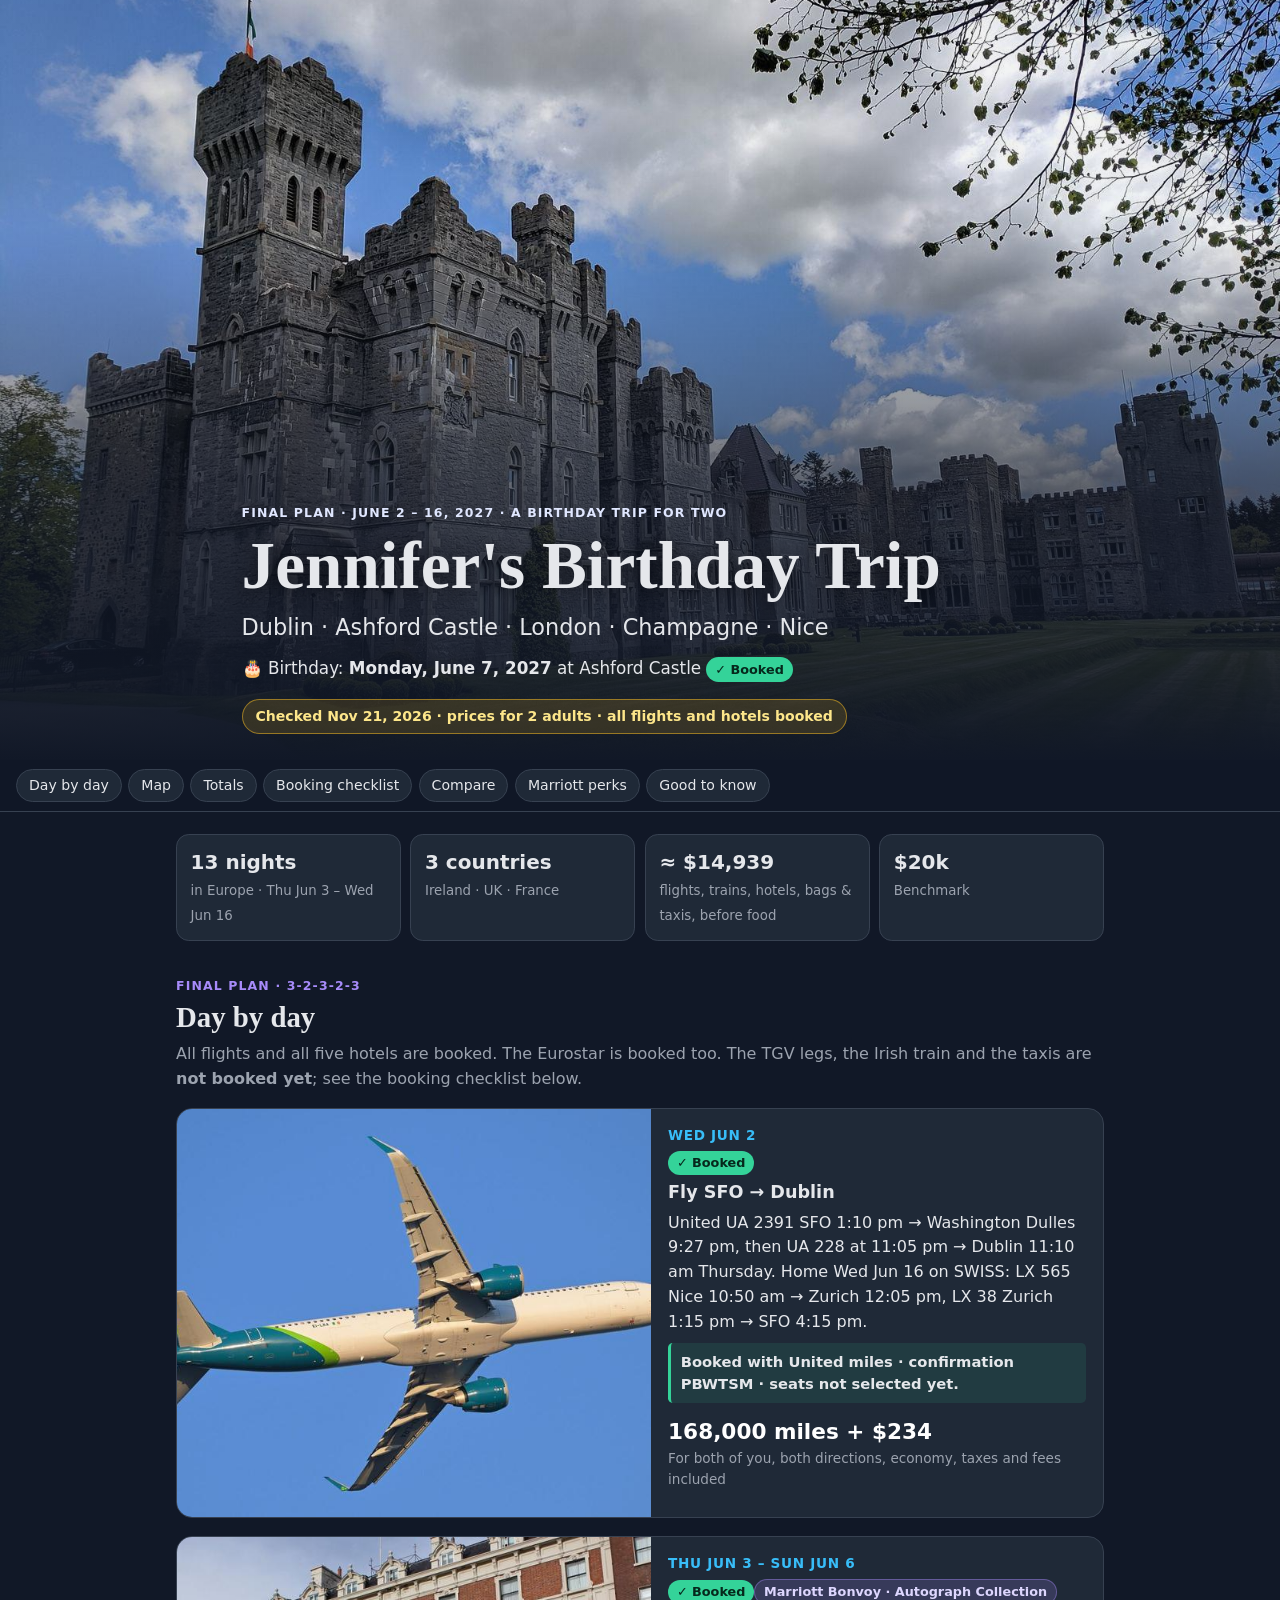
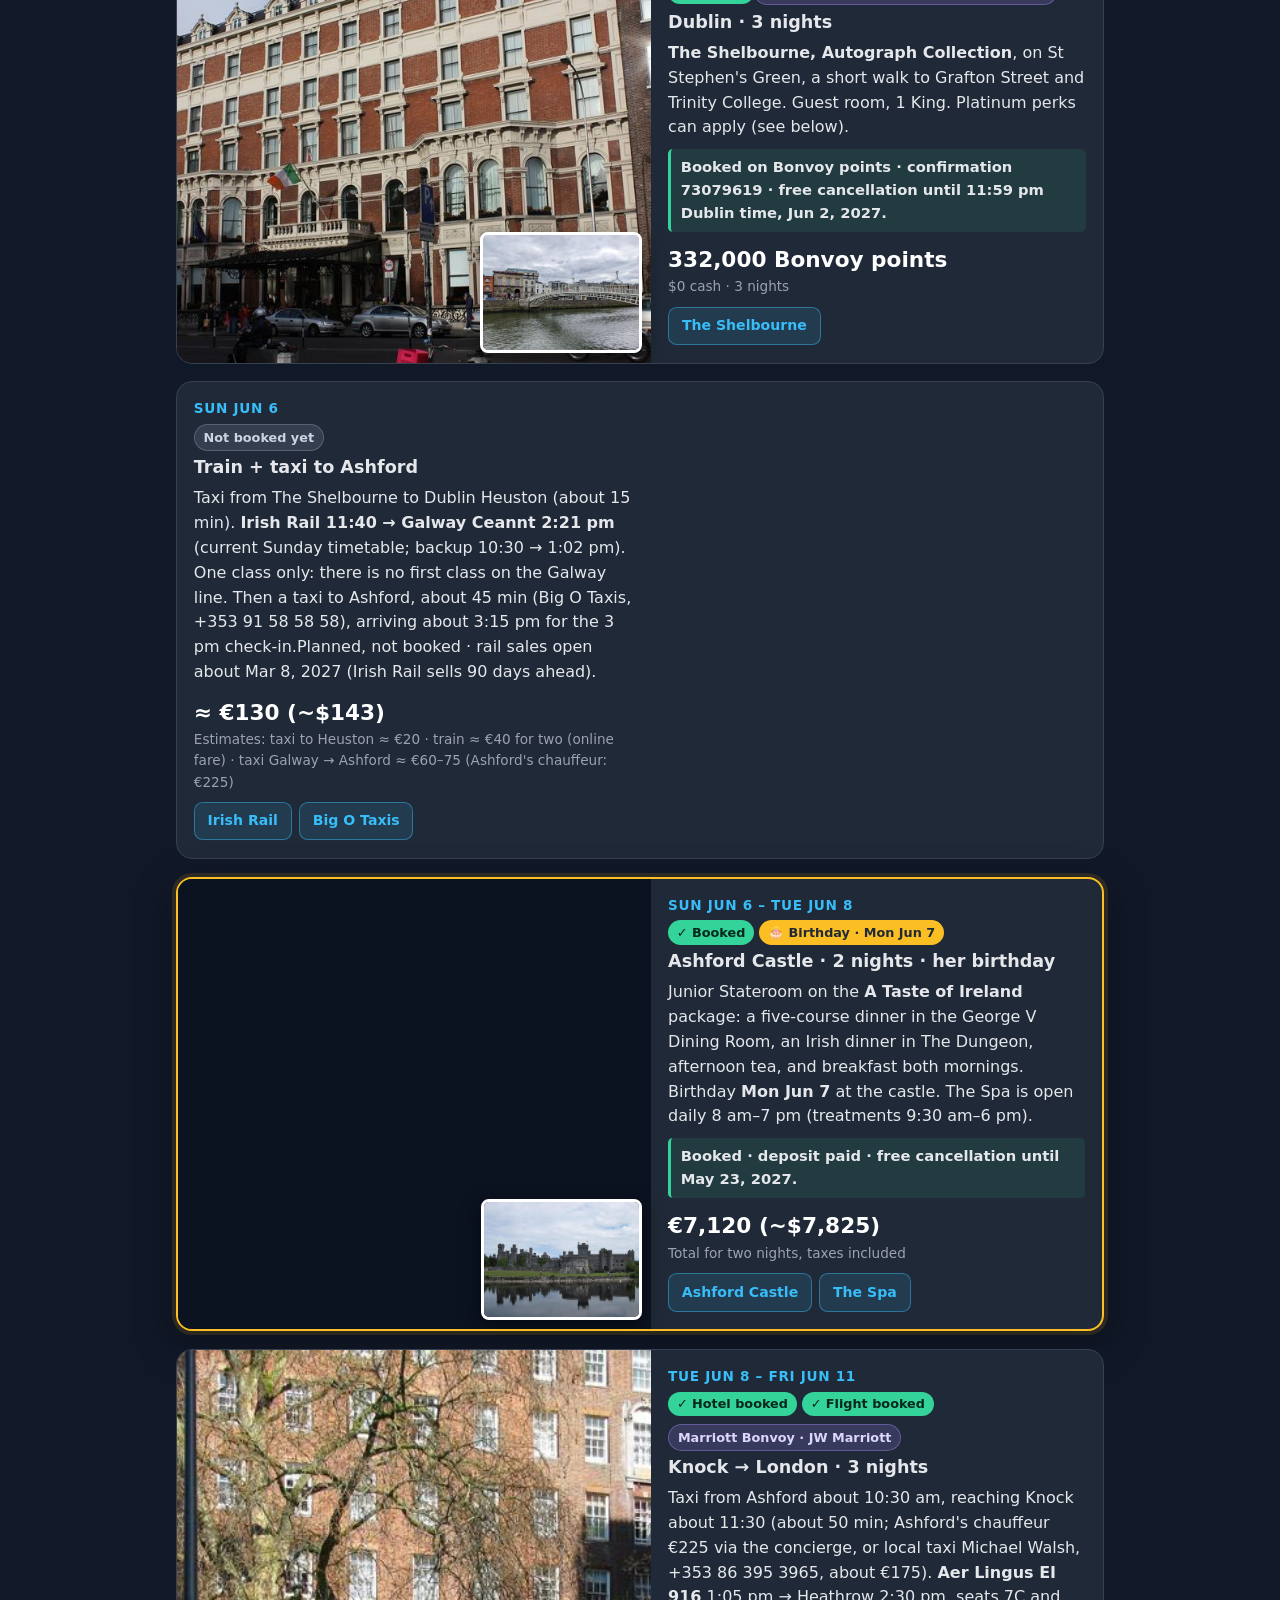
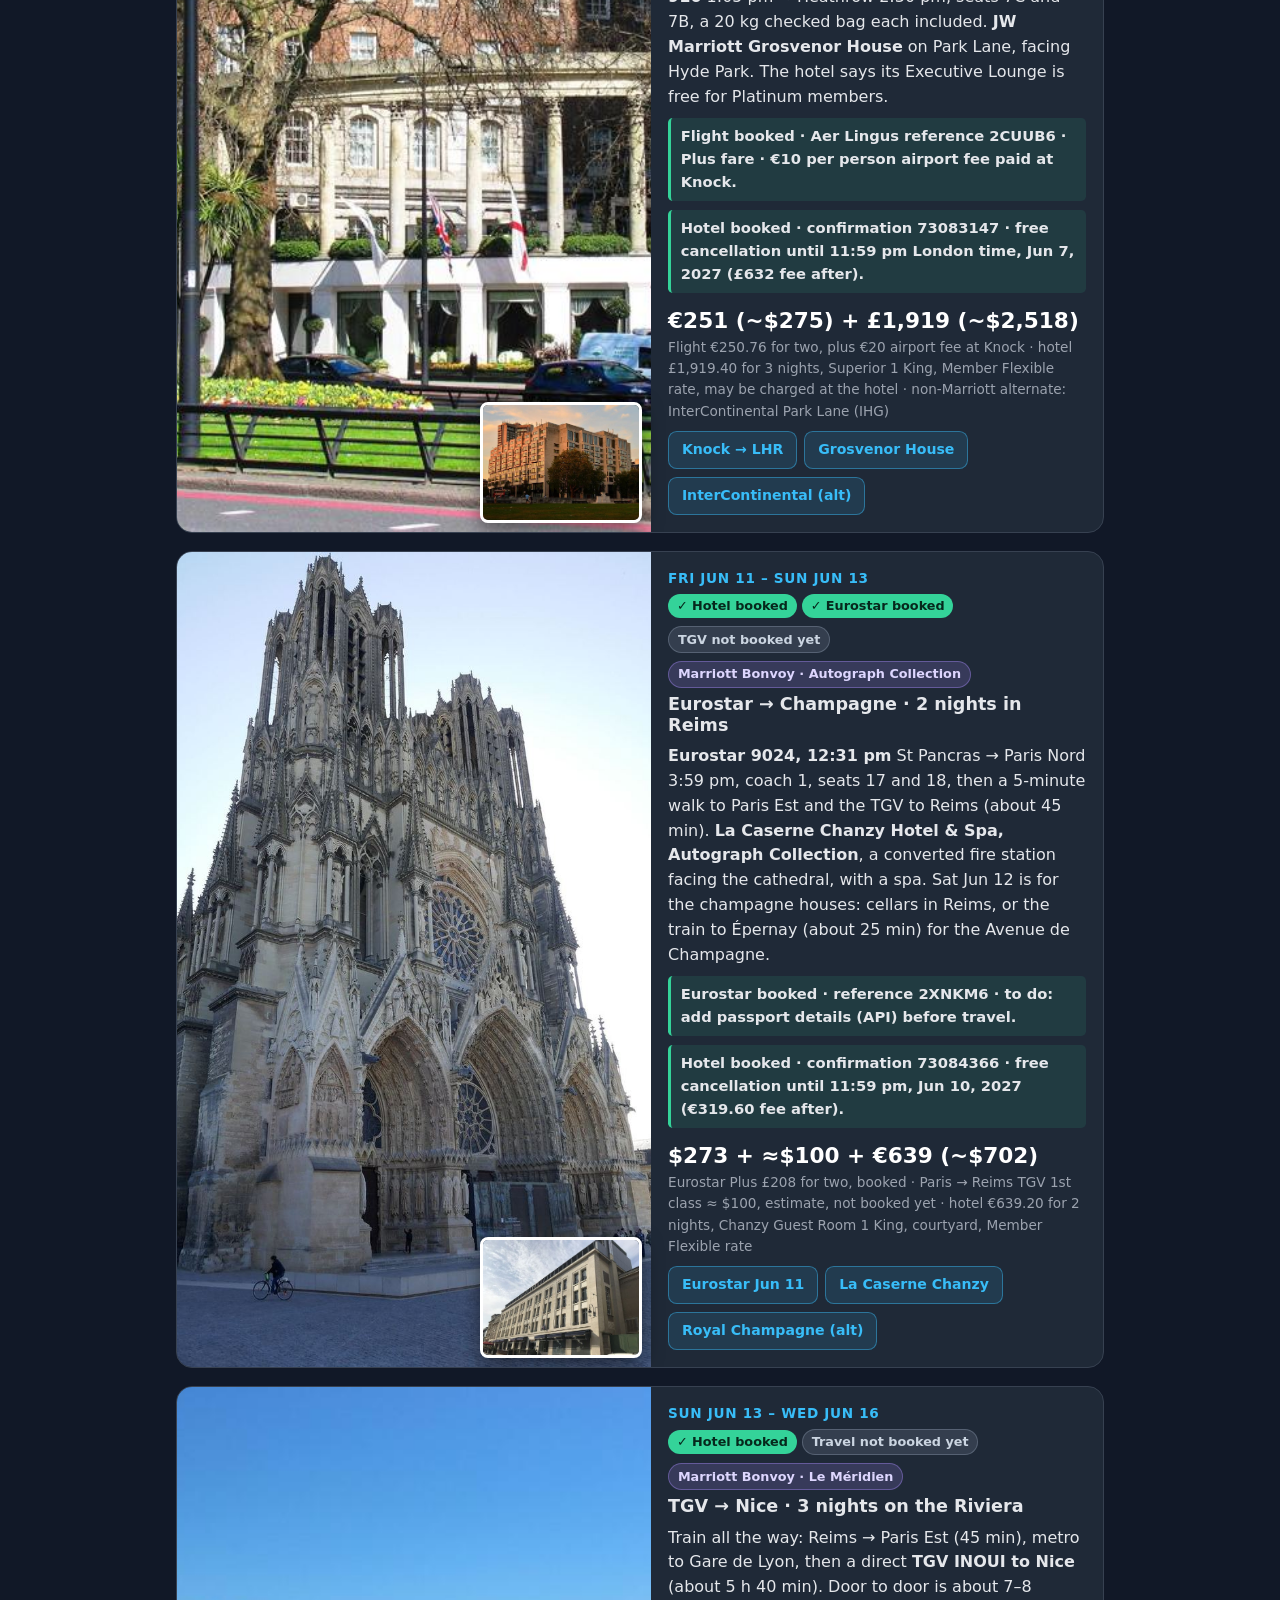
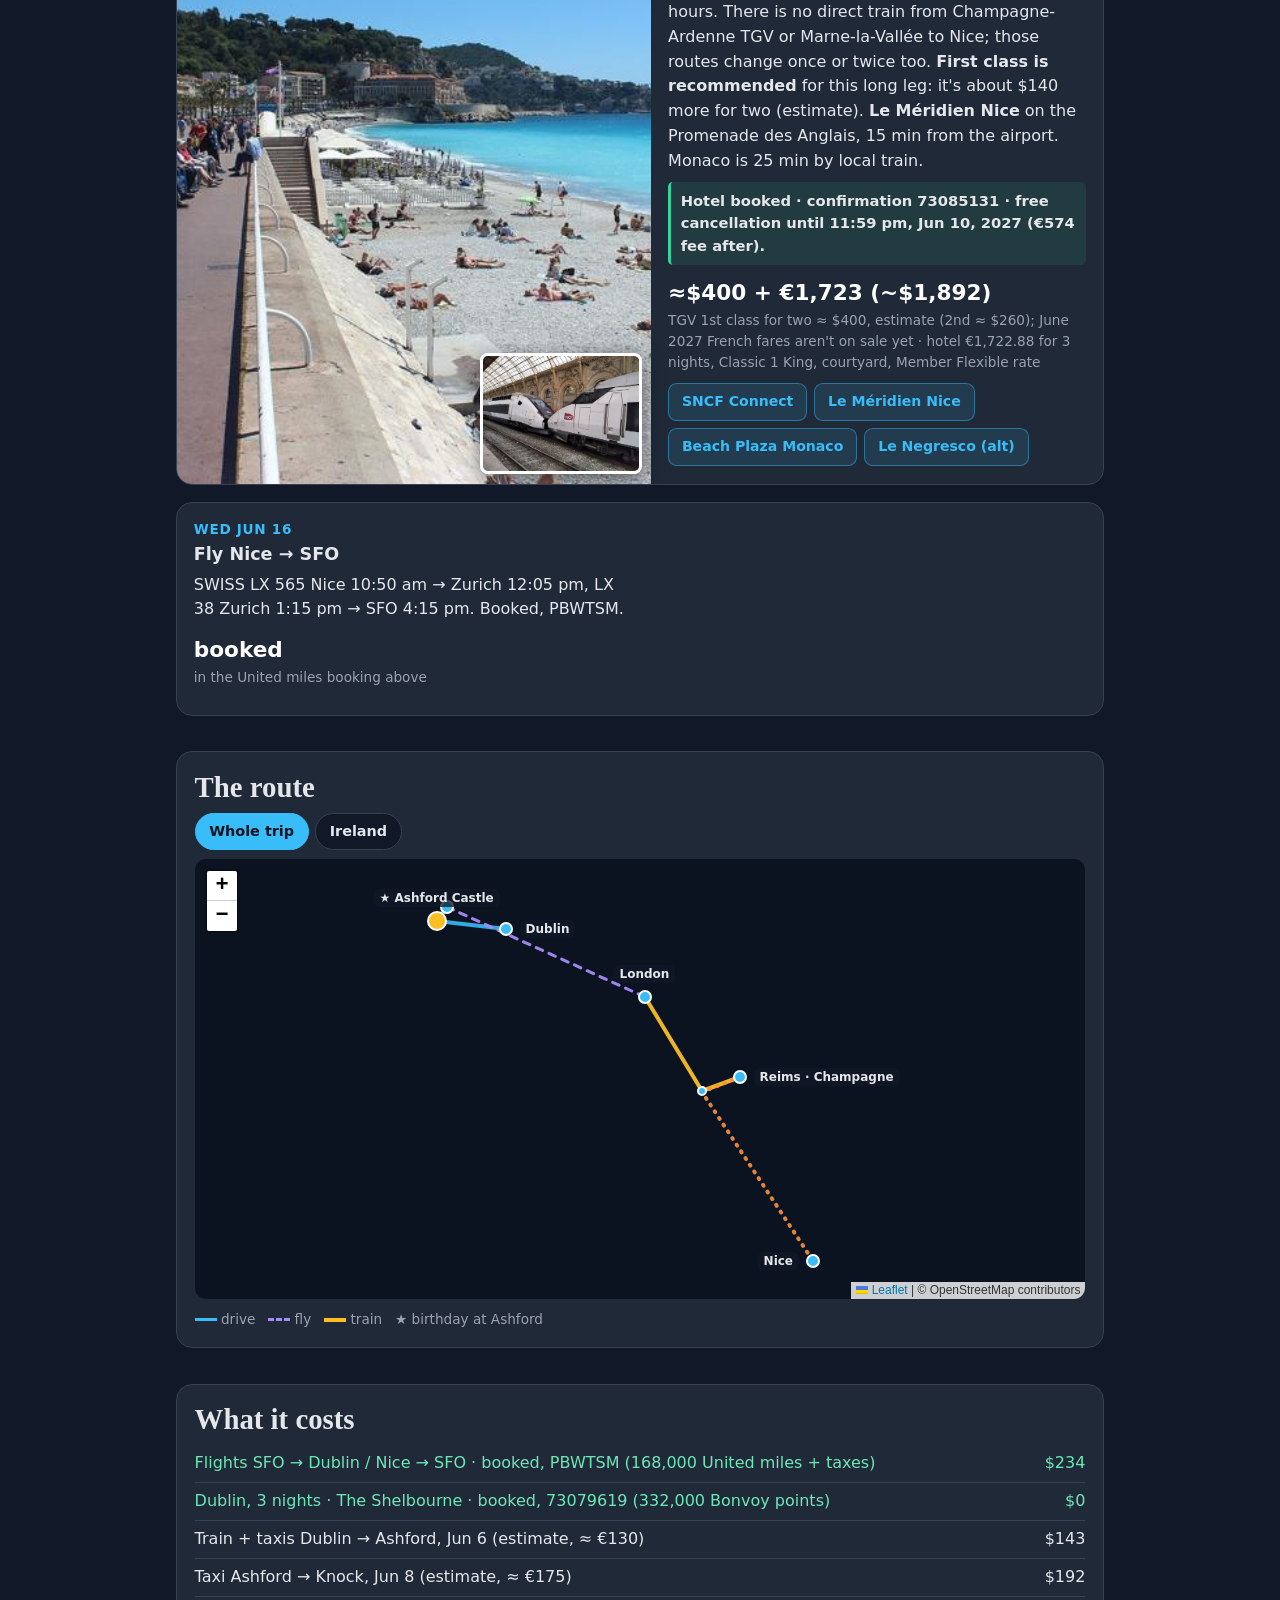
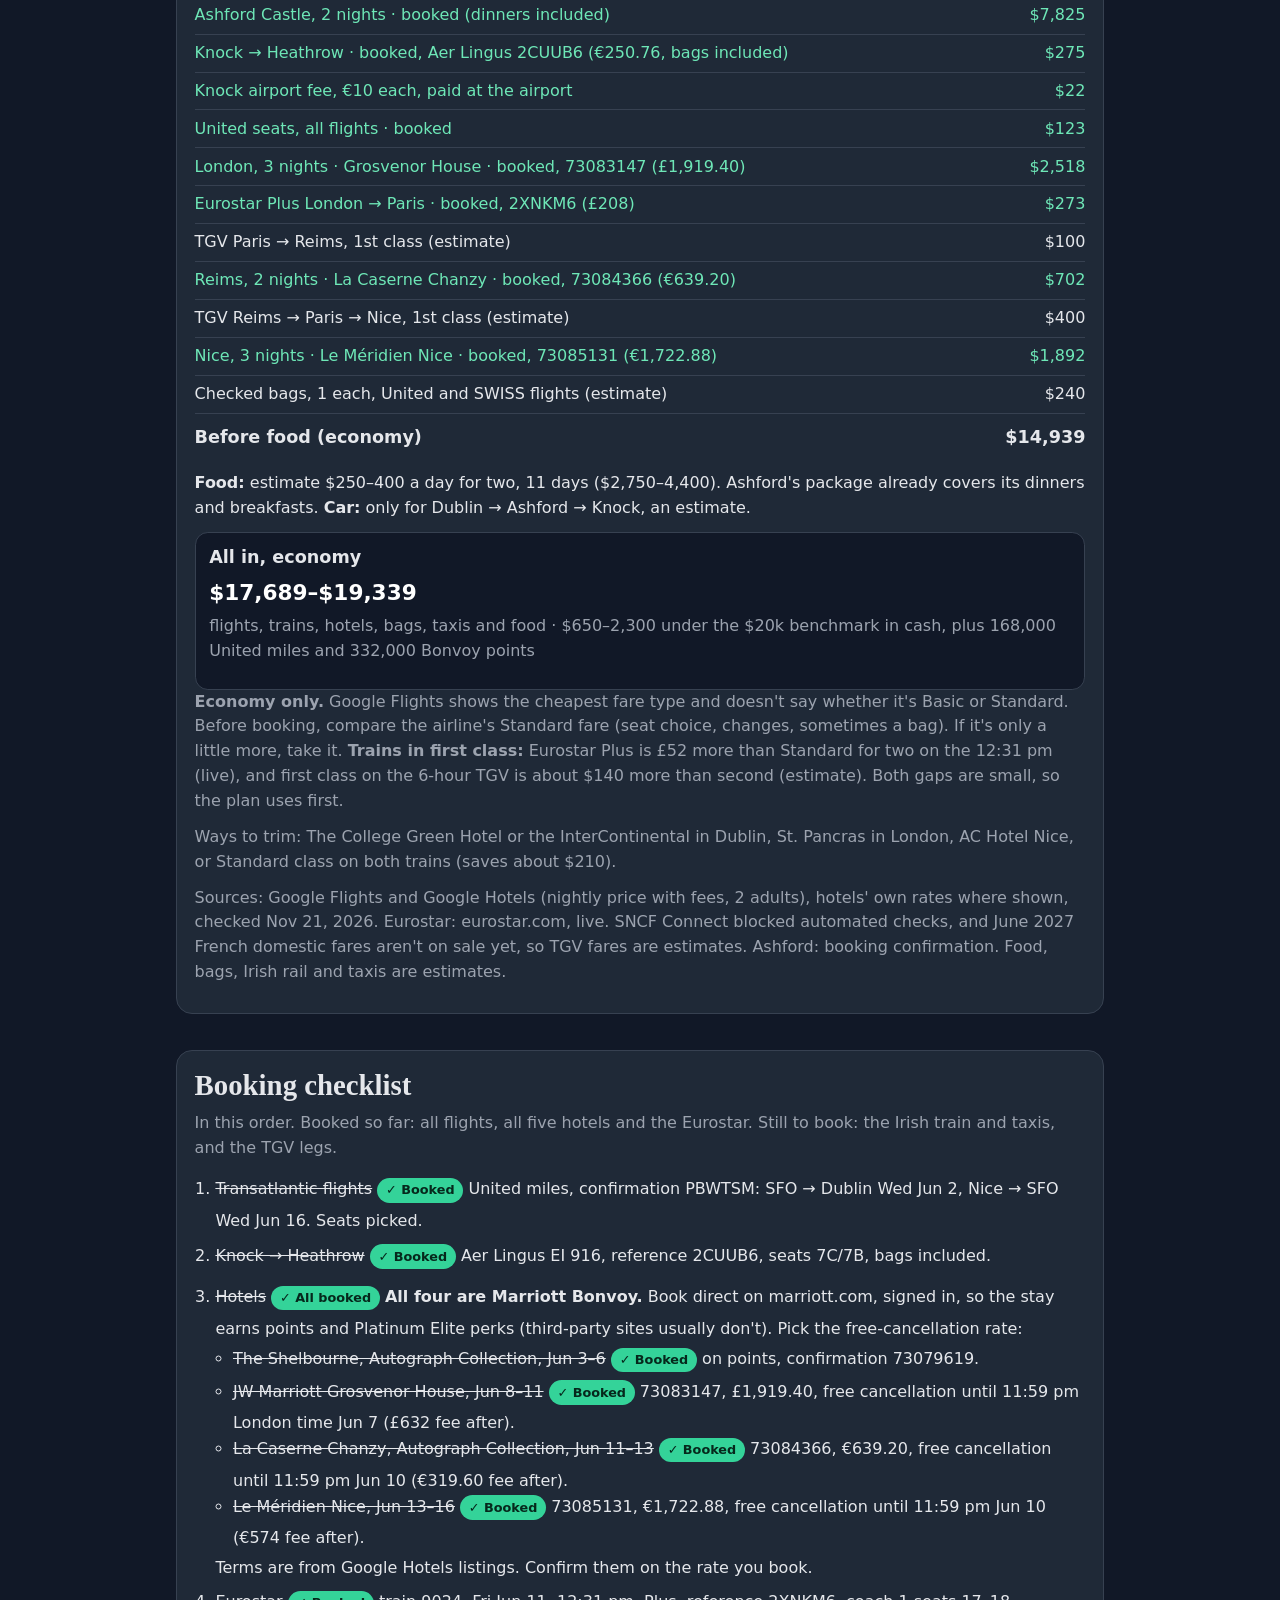
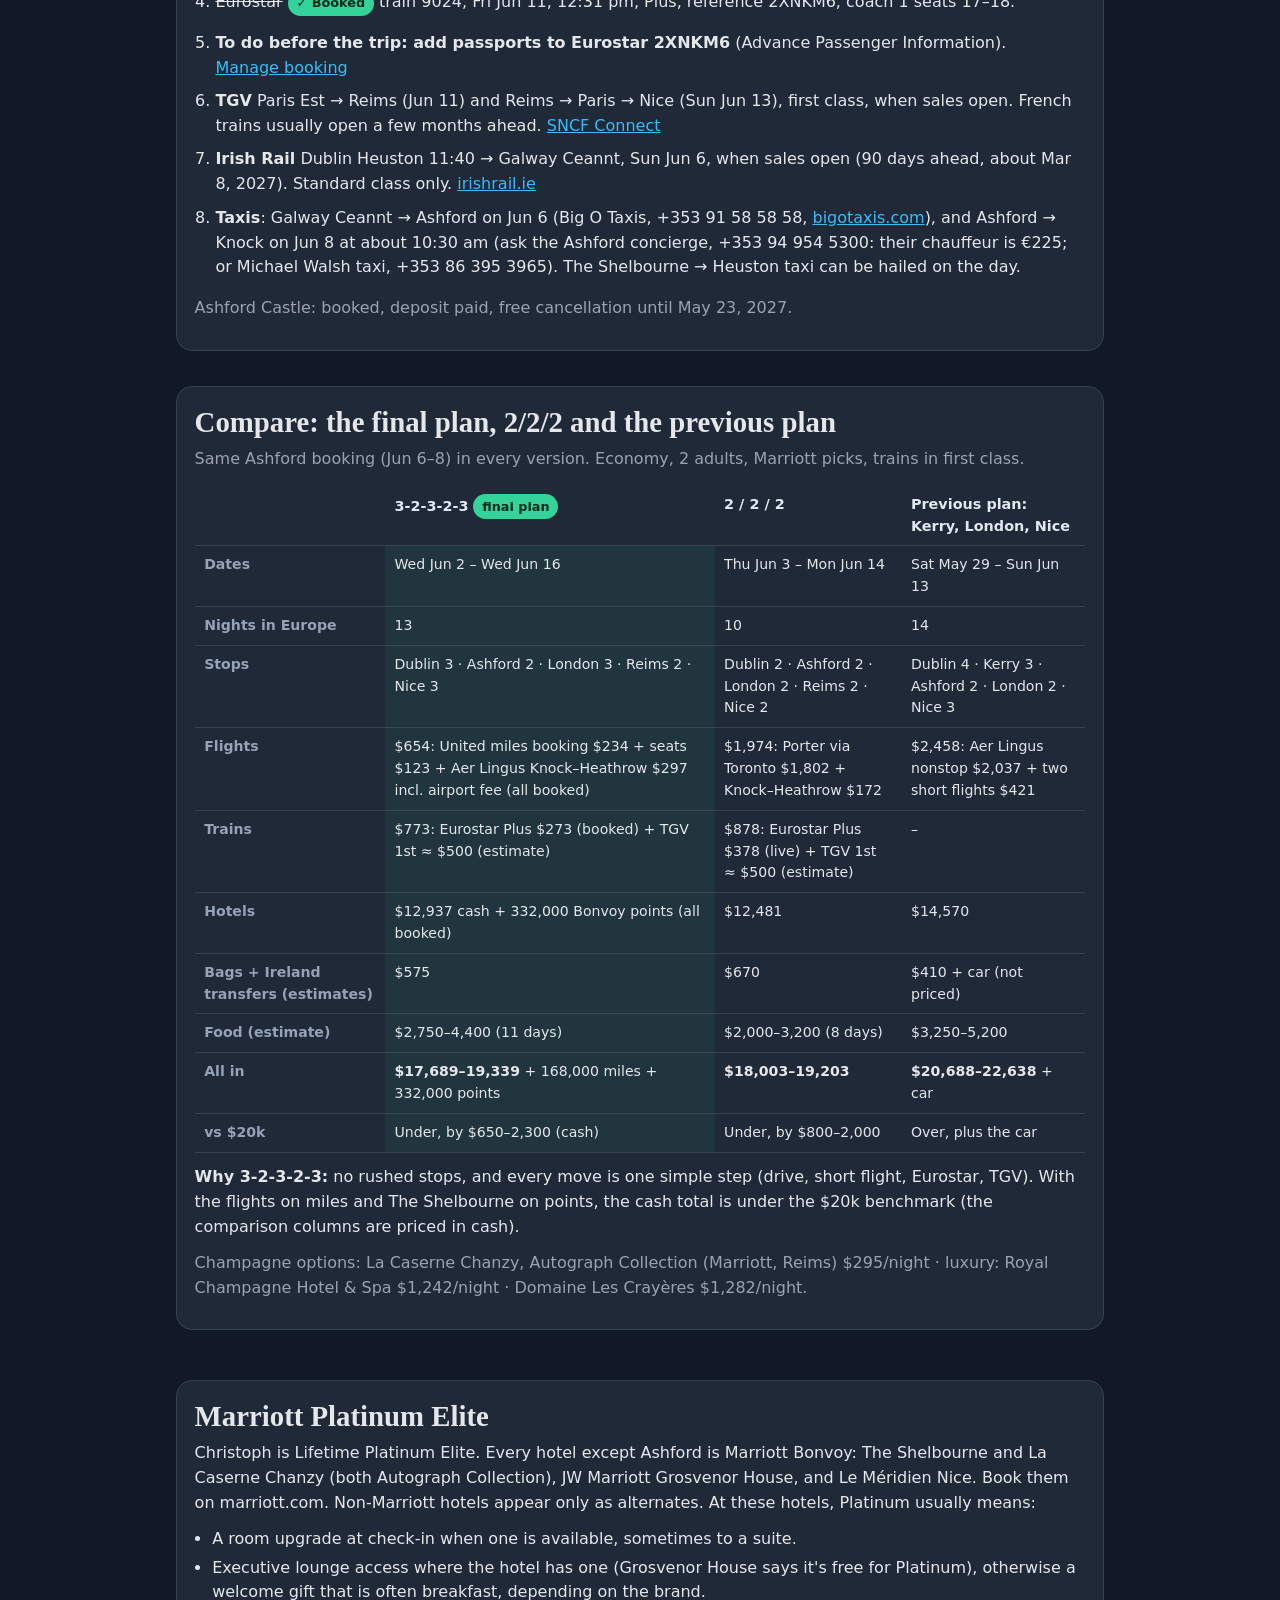
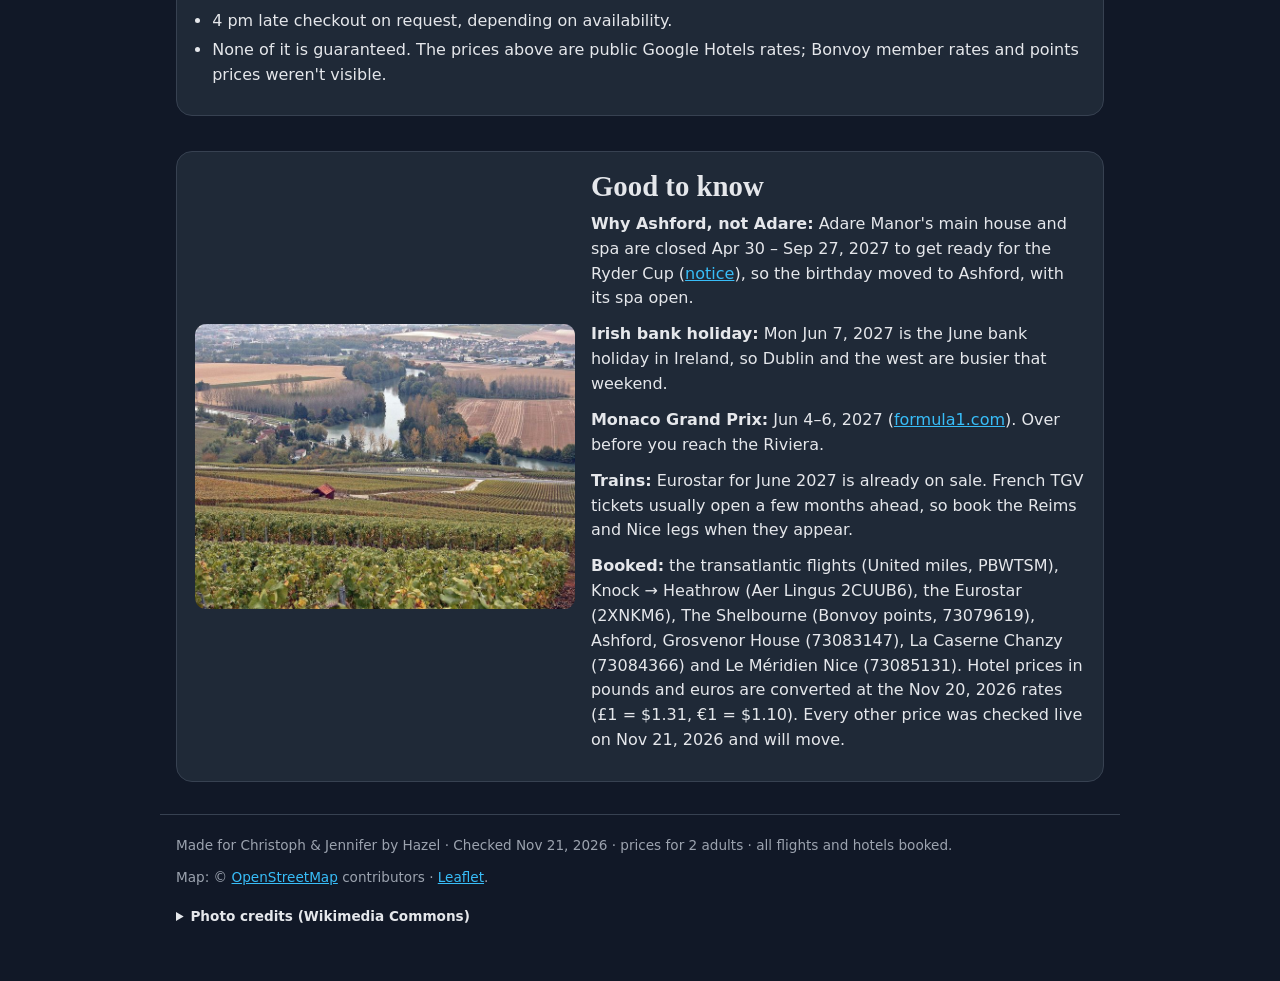
==== commit 7e1e9216: "Ireland legs: train + taxi instead of rental car" ====
--- a/index.html
+++ b/index.html
@@ -12,7 +12,7 @@
 <title>Jenn's Birthday Trip · June 2027</title>
 <link rel="icon" href="data:image/svg+xml,<svg xmlns='http://www.w3.org/2000/svg' viewBox='0 0 100 100'><text y='.9em' font-size='90'>🎂</text></svg>">
 <link rel="stylesheet" href="vendor/leaflet/leaflet.css">
-<link rel="stylesheet" href="style.css?v=17">
+<link rel="stylesheet" href="style.css?v=18">
 </head>
 <body>
 <header class="hero">
@@ -35,20 +35,20 @@
 <section class="summary">
   <div class="stat"><span>13 nights</span><small>in Europe · Thu Jun 3 – Wed Jun 16</small></div>
   <div class="stat"><span>3 countries</span><small>Ireland · UK · France</small></div>
-  <div class="stat"><span>≈ $14,954</span><small>flights, trains, hotels, bags &amp; car, before food</small></div>
+  <div class="stat"><span>≈ $14,939</span><small>flights, trains, hotels, bags &amp; taxis, before food</small></div>
   <div class="stat"><span>$20k</span><small>Benchmark</small></div>
 </section>
 
 <section id="plan">
   <p class="kicker">Final plan · 3-2-3-2-3</p>
   <h2>Day by day</h2>
-  <p class="muted">All flights and all five hotels are booked. The Eurostar is booked too. The TGV legs and the car are <b>not booked yet</b>; see the booking checklist below.</p>
+  <p class="muted">All flights and all five hotels are booked. The Eurostar is booked too. The TGV legs, the Irish train and the taxis are <b>not booked yet</b>; see the booking checklist below.</p>
   <div class="timeline">
 <article class="day"><figure class="media"><img class="" src="images/plane-800.jpg" srcset="images/plane-800.jpg 800w, images/plane-1600.jpg 1600w" sizes="(min-width: 900px) 50vw, 100vw" width="1600" height="1067" alt="Airliner on approach" loading="lazy" decoding="async"></figure><div class="day-body"><p class="date">Wed Jun 2</p><span class="badge booked">✓ Booked</span><h3>Fly SFO → Dublin</h3><p>United UA 2391 SFO 1:10 pm → Washington Dulles 9:27 pm, then UA 228 at 11:05 pm → Dublin 11:10 am Thursday. Home Wed Jun 16 on SWISS: LX 565 Nice 10:50 am → Zurich 12:05 pm, LX 38 Zurich 1:15 pm → SFO 4:15 pm.<span class="okline">Booked with United miles · confirmation PBWTSM · seats not selected yet.</span></p><p class="price">168,000 miles + $234<small>For both of you, both directions, economy, taxes and fees included</small></p><div class="links"></div></div></article>
 <article class="day"><figure class="media"><img class="" src="images/shelbourne-800.jpg" srcset="images/shelbourne-800.jpg 800w, images/shelbourne-1600.jpg 1600w" sizes="(min-width: 900px) 50vw, 100vw" width="1600" height="1067" alt="The Shelbourne, St Stephen&#x27;s Green, Dublin" loading="lazy" decoding="async"><div class="inset"><img class="" src="images/dublin-800.jpg" srcset="images/dublin-800.jpg 800w, images/dublin-1600.jpg 1600w" sizes="200px" width="1600" height="1200" alt="Ha&#x27;penny Bridge, Dublin" loading="lazy" decoding="async"></div></figure><div class="day-body"><p class="date">Thu Jun 3 – Sun Jun 6</p><span class="badge booked">✓ Booked</span><span class="badge mar">Marriott Bonvoy · Autograph Collection</span><h3>Dublin · 3 nights</h3><p><b>The Shelbourne, Autograph Collection</b>, on St Stephen's Green, a short walk to Grafton Street and Trinity College. Guest room, 1 King. Platinum perks can apply (see below).<span class="okline">Booked on Bonvoy points · confirmation 73079619 · free cancellation until 11:59 pm Dublin time, Jun 2, 2027.</span></p><p class="price">332,000 Bonvoy points<small>$0 cash · 3 nights</small></p><div class="links"><a class="btn" href="https://www.marriott.com/en-us/hotels/dubdt-the-shelbourne-autograph-collection/overview/" target="_blank" rel="noopener">The Shelbourne</a></div></div></article>
-<article class="day"><div class="day-body"><p class="date">Sun Jun 6</p><span class="badge todo">Not booked yet</span><h3>Drive to Ashford</h3><p>Pick up a one-way rental car in Dublin and drive about 3 h to Cong. Check-in is from 3 pm. The car is only for the two transfers: Dublin → Ashford, then Ashford → Knock airport on Jun 8.</p><p class="price">≈ $350<small>Estimate: one-way rental with drop fee, plus fuel. Not priced live.</small></p><div class="links"></div></div></article>
+<article class="day"><div class="day-body"><p class="date">Sun Jun 6</p><span class="badge todo">Not booked yet</span><h3>Train + taxi to Ashford</h3><p>Taxi from The Shelbourne to Dublin Heuston (about 15 min). <b>Irish Rail 11:40 → Galway Ceannt 2:21 pm</b> (current Sunday timetable; backup 10:30 → 1:02 pm). One class only: there is no first class on the Galway line. Then a taxi to Ashford, about 45 min (Big O Taxis, +353 91 58 58 58), arriving about 3:15 pm for the 3 pm check-in.<span class="todo">Planned, not booked · rail sales open about Mar 8, 2027 (Irish Rail sells 90 days ahead).</span></p><p class="price">≈ €130 (~$143)<small>Estimates: taxi to Heuston ≈ €20 · train ≈ €40 for two (online fare) · taxi Galway → Ashford ≈ €60–75 (Ashford's chauffeur: €225)</small></p><div class="links"><a class="btn" href="https://www.irishrail.ie/en-ie/" target="_blank" rel="noopener">Irish Rail</a><a class="btn" href="https://bigotaxis.com/" target="_blank" rel="noopener">Big O Taxis</a></div></div></article>
 <article class="day star"><figure class="media"><img class="" src="images/ashford2-800.jpg" srcset="images/ashford2-800.jpg 800w, images/ashford2-1600.jpg 1600w" sizes="(min-width: 900px) 50vw, 100vw" width="1600" height="1200" alt="Ashford Castle, Cong, County Mayo" loading="lazy" decoding="async"><div class="inset"><img class="" src="images/ashford-800.jpg" srcset="images/ashford-800.jpg 800w, images/ashford-1600.jpg 1600w" sizes="200px" width="1600" height="1200" alt="Ashford Castle from Lough Corrib" loading="lazy" decoding="async"></div></figure><div class="day-body"><p class="date">Sun Jun 6 – Tue Jun 8</p><span class="badge booked">✓ Booked</span> <span class="badge">🎂 Birthday · Mon Jun 7</span><h3>Ashford Castle · 2 nights · her birthday</h3><p>Junior Stateroom on the <b>A Taste of Ireland</b> package: a five-course dinner in the George V Dining Room, an Irish dinner in The Dungeon, afternoon tea, and breakfast both mornings. Birthday <b>Mon Jun 7</b> at the castle. The Spa is open daily 8 am–7 pm (treatments 9:30 am–6 pm).<span class="okline">Booked · deposit paid · free cancellation until May 23, 2027.</span></p><p class="price">€7,120 (~$7,825)<small>Total for two nights, taxes included</small></p><div class="links"><a class="btn" href="https://ashfordcastle.com/" target="_blank" rel="noopener">Ashford Castle</a><a class="btn" href="https://ashfordcastle.com/wellness-and-spa" target="_blank" rel="noopener">The Spa</a></div></div></article>
-<article class="day"><figure class="media"><img class="" src="images/grosvenor-800.jpg" srcset="images/grosvenor-800.jpg 800w, images/grosvenor-1600.jpg 1600w" sizes="(min-width: 900px) 50vw, 100vw" width="1600" height="1200" alt="Grosvenor House on Park Lane, London" loading="lazy" decoding="async"><div class="inset"><img class="" src="images/ic-parklane-800.jpg" srcset="images/ic-parklane-800.jpg 800w, images/ic-parklane-1600.jpg 1600w" sizes="200px" width="1600" height="1060" alt="InterContinental London Park Lane" loading="lazy" decoding="async"></div></figure><div class="day-body"><p class="date">Tue Jun 8 – Fri Jun 11</p><span class="badge booked">✓ Hotel booked</span> <span class="badge booked">✓ Flight booked</span><span class="badge mar">Marriott Bonvoy · JW Marriott</span><h3>Knock → London · 3 nights</h3><p>Drive 50 min to Ireland West Airport Knock and drop the car. <b>Aer Lingus EI 916</b> 1:05 pm → Heathrow 2:30 pm, seats 7C and 7B, a 20 kg checked bag each included. <b>JW Marriott Grosvenor House</b> on Park Lane, facing Hyde Park. The hotel says its Executive Lounge is free for Platinum members.<span class="okline">Flight booked · Aer Lingus reference 2CUUB6 · Plus fare · €10 per person airport fee paid at Knock.</span><span class="okline">Hotel booked · confirmation 73083147 · free cancellation until 11:59 pm London time, Jun 7, 2027 (£632 fee after).</span></p><p class="price">€251 (~$275) + £1,919 (~$2,518)<small>Flight €250.76 for two, plus €20 airport fee at Knock · hotel £1,919.40 for 3 nights, Superior 1 King, Member Flexible rate, may be charged at the hotel · non-Marriott alternate: InterContinental Park Lane (IHG)</small></p><div class="links"><a class="btn" href="https://www.google.com/travel/flights/search?tfs=CBwQAhoeEgoyMDI3LTA2LTA4agcIARIDTk9DcgcIARIDTEhSQAFAAUgBcAGCAQsI____________AZgBAg&amp;curr=USD&amp;hl=en" target="_blank" rel="noopener">Knock → LHR</a><a class="btn" href="https://www.marriott.com/en-us/hotels/longh-jw-marriott-grosvenor-house-london/overview/" target="_blank" rel="noopener">Grosvenor House</a><a class="btn" href="https://www.ihg.com/intercontinental/hotels/us/en/london/lonhb/hoteldetail" target="_blank" rel="noopener">InterContinental (alt)</a></div></div></article>
+<article class="day"><figure class="media"><img class="" src="images/grosvenor-800.jpg" srcset="images/grosvenor-800.jpg 800w, images/grosvenor-1600.jpg 1600w" sizes="(min-width: 900px) 50vw, 100vw" width="1600" height="1200" alt="Grosvenor House on Park Lane, London" loading="lazy" decoding="async"><div class="inset"><img class="" src="images/ic-parklane-800.jpg" srcset="images/ic-parklane-800.jpg 800w, images/ic-parklane-1600.jpg 1600w" sizes="200px" width="1600" height="1060" alt="InterContinental London Park Lane" loading="lazy" decoding="async"></div></figure><div class="day-body"><p class="date">Tue Jun 8 – Fri Jun 11</p><span class="badge booked">✓ Hotel booked</span> <span class="badge booked">✓ Flight booked</span><span class="badge mar">Marriott Bonvoy · JW Marriott</span><h3>Knock → London · 3 nights</h3><p>Taxi from Ashford about 10:30 am, reaching Knock about 11:30 (about 50 min; Ashford's chauffeur €225 via the concierge, or local taxi Michael Walsh, +353 86 395 3965, about €175). <b>Aer Lingus EI 916</b> 1:05 pm → Heathrow 2:30 pm, seats 7C and 7B, a 20 kg checked bag each included. <b>JW Marriott Grosvenor House</b> on Park Lane, facing Hyde Park. The hotel says its Executive Lounge is free for Platinum members.<span class="okline">Flight booked · Aer Lingus reference 2CUUB6 · Plus fare · €10 per person airport fee paid at Knock.</span><span class="okline">Hotel booked · confirmation 73083147 · free cancellation until 11:59 pm London time, Jun 7, 2027 (£632 fee after).</span></p><p class="price">€251 (~$275) + £1,919 (~$2,518)<small>Flight €250.76 for two, plus €20 airport fee at Knock · hotel £1,919.40 for 3 nights, Superior 1 King, Member Flexible rate, may be charged at the hotel · non-Marriott alternate: InterContinental Park Lane (IHG)</small></p><div class="links"><a class="btn" href="https://www.google.com/travel/flights/search?tfs=CBwQAhoeEgoyMDI3LTA2LTA4agcIARIDTk9DcgcIARIDTEhSQAFAAUgBcAGCAQsI____________AZgBAg&amp;curr=USD&amp;hl=en" target="_blank" rel="noopener">Knock → LHR</a><a class="btn" href="https://www.marriott.com/en-us/hotels/longh-jw-marriott-grosvenor-house-london/overview/" target="_blank" rel="noopener">Grosvenor House</a><a class="btn" href="https://www.ihg.com/intercontinental/hotels/us/en/london/lonhb/hoteldetail" target="_blank" rel="noopener">InterContinental (alt)</a></div></div></article>
 <article class="day"><figure class="media"><img class="" src="images/reims-800.jpg" srcset="images/reims-800.jpg 800w, images/reims-1600.jpg 1600w" sizes="(min-width: 900px) 50vw, 100vw" width="1067" height="1600" alt="Reims Cathedral" loading="lazy" decoding="async"><div class="inset"><img class="" src="images/chanzy-800.jpg" srcset="images/chanzy-800.jpg 800w, images/chanzy-1600.jpg 1600w" sizes="200px" width="1008" height="756" alt="La Caserne Chanzy, Reims" loading="lazy" decoding="async"></div></figure><div class="day-body"><p class="date">Fri Jun 11 – Sun Jun 13</p><span class="badge booked">✓ Hotel booked</span> <span class="badge booked">✓ Eurostar booked</span> <span class="badge todo">TGV not booked yet</span><span class="badge mar">Marriott Bonvoy · Autograph Collection</span><h3>Eurostar → Champagne · 2 nights in Reims</h3><p><b>Eurostar 9024, 12:31 pm</b> St Pancras → Paris Nord 3:59 pm, coach 1, seats 17 and 18, then a 5-minute walk to Paris Est and the TGV to Reims (about 45 min). <b>La Caserne Chanzy Hotel &amp; Spa, Autograph Collection</b>, a converted fire station facing the cathedral, with a spa. Sat Jun 12 is for the champagne houses: cellars in Reims, or the train to Épernay (about 25 min) for the Avenue de Champagne.<span class="okline">Eurostar booked · reference 2XNKM6 · to do: add passport details (API) before travel.</span><span class="okline">Hotel booked · confirmation 73084366 · free cancellation until 11:59 pm, Jun 10, 2027 (€319.60 fee after).</span></p><p class="price">$273 + ≈$100 + €639 (~$702)<small>Eurostar Plus £208 for two, booked · Paris → Reims TGV 1st class ≈ $100, estimate, not booked yet · hotel €639.20 for 2 nights, Chanzy Guest Room 1 King, courtyard, Member Flexible rate</small></p><div class="links"><a class="btn" href="https://www.eurostar.com/search/uk-en?adult=2&amp;origin=7015400&amp;destination=8727100&amp;outbound=2027-06-11" target="_blank" rel="noopener">Eurostar Jun 11</a><a class="btn" href="https://www.marriott.com/en-us/hotels/rheak-la-caserne-chanzy-hotel-and-spa-autograph-collection/overview/" target="_blank" rel="noopener">La Caserne Chanzy</a><a class="btn" href="https://royalchampagne.com/" target="_blank" rel="noopener">Royal Champagne (alt)</a></div></div></article>
 <article class="day"><figure class="media"><img class="" src="images/nice-800.jpg" srcset="images/nice-800.jpg 800w, images/nice-1600.jpg 1600w" sizes="(min-width: 900px) 50vw, 100vw" width="1600" height="1067" alt="Promenade des Anglais, Nice" loading="lazy" decoding="async"><div class="inset"><img class="" src="images/tgv-800.jpg" srcset="images/tgv-800.jpg 800w, images/tgv-1600.jpg 1600w" sizes="200px" width="1600" height="1200" alt="TGV at Nice-Ville" loading="lazy" decoding="async"></div></figure><div class="day-body"><p class="date">Sun Jun 13 – Wed Jun 16</p><span class="badge booked">✓ Hotel booked</span> <span class="badge todo">Travel not booked yet</span><span class="badge mar">Marriott Bonvoy · Le Méridien</span><h3>TGV → Nice · 3 nights on the Riviera</h3><p>Train all the way: Reims → Paris Est (45 min), metro to Gare de Lyon, then a direct <b>TGV INOUI to Nice</b> (about 5 h 40 min). Door to door is about 7–8 hours. There is no direct train from Champagne-Ardenne TGV or Marne-la-Vallée to Nice; those routes change once or twice too. <b>First class is recommended</b> for this long leg: it's about $140 more for two (estimate). <b>Le Méridien Nice</b> on the Promenade des Anglais, 15 min from the airport. Monaco is 25 min by local train.<span class="okline">Hotel booked · confirmation 73085131 · free cancellation until 11:59 pm, Jun 10, 2027 (€574 fee after).</span></p><p class="price">≈$400 + €1,723 (~$1,892)<small>TGV 1st class for two ≈ $400, estimate (2nd ≈ $260); June 2027 French fares aren't on sale yet · hotel €1,722.88 for 3 nights, Classic 1 King, courtyard, Member Flexible rate</small></p><div class="links"><a class="btn" href="https://www.sncf-connect.com/en-en/train/route/reims/nice" target="_blank" rel="noopener">SNCF Connect</a><a class="btn" href="https://www.marriott.com/en-us/hotels/ncemd-le-meridien-nice/overview/" target="_blank" rel="noopener">Le Méridien Nice</a><a class="btn" href="https://www.marriott.com/en-us/hotels/mcmmd-le-meridien-beach-plaza/overview/" target="_blank" rel="noopener">Beach Plaza Monaco</a><a class="btn" href="https://www.lenegresco.com/" target="_blank" rel="noopener">Le Negresco (alt)</a></div></div></article>
 <article class="day"><div class="day-body"><p class="date">Wed Jun 16</p><h3>Fly Nice → SFO</h3><p>SWISS LX 565 Nice 10:50 am → Zurich 12:05 pm, LX 38 Zurich 1:15 pm → SFO 4:15 pm. Booked, PBWTSM.</p><p class="price">booked<small>in the United miles booking above</small></p><div class="links"></div></div></article>
@@ -67,21 +67,21 @@
 
 <section id="totals" class="panel">
   <h2>What it costs</h2>
-  <table class="tot"><tbody><tr class="booked"><td>Flights SFO → Dublin / Nice → SFO · booked, PBWTSM (168,000 United miles + taxes)</td><td>$234</td></tr><tr class="booked"><td>Dublin, 3 nights · The Shelbourne · booked, 73079619 (332,000 Bonvoy points)</td><td>$0</td></tr><tr class="est"><td>Car Dublin → Ashford → Knock (estimate)</td><td>$350</td></tr><tr class="booked"><td>Ashford Castle, 2 nights · booked (dinners included)</td><td>$7,825</td></tr><tr class="booked"><td>Knock → Heathrow · booked, Aer Lingus 2CUUB6 (€250.76, bags included)</td><td>$275</td></tr><tr class="booked"><td>Knock airport fee, €10 each, paid at the airport</td><td>$22</td></tr><tr class="booked"><td>United seats, all flights · booked</td><td>$123</td></tr><tr class="booked"><td>London, 3 nights · Grosvenor House · booked, 73083147 (£1,919.40)</td><td>$2,518</td></tr><tr class="booked"><td>Eurostar Plus London → Paris · booked, 2XNKM6 (£208)</td><td>$273</td></tr><tr class="est"><td>TGV Paris → Reims, 1st class (estimate)</td><td>$100</td></tr><tr class="booked"><td>Reims, 2 nights · La Caserne Chanzy · booked, 73084366 (€639.20)</td><td>$702</td></tr><tr class="est"><td>TGV Reims → Paris → Nice, 1st class (estimate)</td><td>$400</td></tr><tr class="booked"><td>Nice, 3 nights · Le Méridien Nice · booked, 73085131 (€1,722.88)</td><td>$1,892</td></tr><tr class="est"><td>Checked bags, 1 each, United and SWISS flights (estimate)</td><td>$240</td></tr></tbody>
-  <tfoot><tr><td>Before food (economy)</td><td>$14,954</td></tr></tfoot></table>
+  <table class="tot"><tbody><tr class="booked"><td>Flights SFO → Dublin / Nice → SFO · booked, PBWTSM (168,000 United miles + taxes)</td><td>$234</td></tr><tr class="booked"><td>Dublin, 3 nights · The Shelbourne · booked, 73079619 (332,000 Bonvoy points)</td><td>$0</td></tr><tr class="est"><td>Train + taxis Dublin → Ashford, Jun 6 (estimate, ≈ €130)</td><td>$143</td></tr><tr class="est"><td>Taxi Ashford → Knock, Jun 8 (estimate, ≈ €175)</td><td>$192</td></tr><tr class="booked"><td>Ashford Castle, 2 nights · booked (dinners included)</td><td>$7,825</td></tr><tr class="booked"><td>Knock → Heathrow · booked, Aer Lingus 2CUUB6 (€250.76, bags included)</td><td>$275</td></tr><tr class="booked"><td>Knock airport fee, €10 each, paid at the airport</td><td>$22</td></tr><tr class="booked"><td>United seats, all flights · booked</td><td>$123</td></tr><tr class="booked"><td>London, 3 nights · Grosvenor House · booked, 73083147 (£1,919.40)</td><td>$2,518</td></tr><tr class="booked"><td>Eurostar Plus London → Paris · booked, 2XNKM6 (£208)</td><td>$273</td></tr><tr class="est"><td>TGV Paris → Reims, 1st class (estimate)</td><td>$100</td></tr><tr class="booked"><td>Reims, 2 nights · La Caserne Chanzy · booked, 73084366 (€639.20)</td><td>$702</td></tr><tr class="est"><td>TGV Reims → Paris → Nice, 1st class (estimate)</td><td>$400</td></tr><tr class="booked"><td>Nice, 3 nights · Le Méridien Nice · booked, 73085131 (€1,722.88)</td><td>$1,892</td></tr><tr class="est"><td>Checked bags, 1 each, United and SWISS flights (estimate)</td><td>$240</td></tr></tbody>
+  <tfoot><tr><td>Before food (economy)</td><td>$14,939</td></tr></tfoot></table>
   <p><b>Food:</b> estimate $250–400 a day for two, 11 days ($2,750–4,400). Ashford's package already covers its dinners and breakfasts.
   <b>Car:</b> only for Dublin → Ashford → Knock, an estimate.</p>
   <div class="cabins">
-    <div class="cab"><h3>All in, economy</h3><p class="price">$17,704–$19,354</p><p class="muted">flights, trains, hotels, bags, car and food · $650–2,300 under the $20k benchmark in cash, plus 168,000 United miles and 332,000 Bonvoy points</p></div>
+    <div class="cab"><h3>All in, economy</h3><p class="price">$17,689–$19,339</p><p class="muted">flights, trains, hotels, bags, taxis and food · $650–2,300 under the $20k benchmark in cash, plus 168,000 United miles and 332,000 Bonvoy points</p></div>
   </div>
   <p class="muted"><b>Economy only.</b> Google Flights shows the cheapest fare type and doesn't say whether it's Basic or Standard. Before booking, compare the airline's Standard fare (seat choice, changes, sometimes a bag). If it's only a little more, take it. <b>Trains in first class:</b> Eurostar Plus is £52 more than Standard for two on the 12:31 pm (live), and first class on the 6-hour TGV is about $140 more than second (estimate). Both gaps are small, so the plan uses first.</p>
   <p class="muted">Ways to trim: The College Green Hotel or the InterContinental in Dublin, St. Pancras in London, AC Hotel Nice, or Standard class on both trains (saves about $210).</p>
-  <p class="muted">Sources: Google Flights and Google Hotels (nightly price with fees, 2 adults), hotels' own rates where shown, checked Nov 21, 2026. Eurostar: eurostar.com, live. SNCF Connect blocked automated checks, and June 2027 French domestic fares aren't on sale yet, so TGV fares are estimates. Ashford: booking confirmation. Food, bags and car are estimates.</p>
+  <p class="muted">Sources: Google Flights and Google Hotels (nightly price with fees, 2 adults), hotels' own rates where shown, checked Nov 21, 2026. Eurostar: eurostar.com, live. SNCF Connect blocked automated checks, and June 2027 French domestic fares aren't on sale yet, so TGV fares are estimates. Ashford: booking confirmation. Food, bags, Irish rail and taxis are estimates.</p>
 </section>
 
 <section id="book" class="panel">
   <h2>Booking checklist</h2>
-  <p class="muted">In this order. Booked so far: all flights, all five hotels and the Eurostar. Still to book: the TGV legs and the car.</p>
+  <p class="muted">In this order. Booked so far: all flights, all five hotels and the Eurostar. Still to book: the Irish train and taxis, and the TGV legs.</p>
   <ol class="check">
     <li><s>Transatlantic flights</s> <span class="badge booked">✓ Booked</span> United miles, confirmation PBWTSM: SFO → Dublin Wed Jun 2, Nice → SFO Wed Jun 16. Seats picked.</li>
     <li><s>Knock → Heathrow</s> <span class="badge booked">✓ Booked</span> Aer Lingus EI 916, reference 2CUUB6, seats 7C/7B, bags included.</li>
@@ -96,7 +96,8 @@
     <li><s>Eurostar</s> <span class="badge booked">✓ Booked</span> train 9024, Fri Jun 11, 12:31 pm, Plus, reference 2XNKM6, coach 1 seats 17–18.</li>
     <li><b>To do before the trip: add passports to Eurostar 2XNKM6</b> (Advance Passenger Information). <a href="https://www.eurostar.com/uk-en/manage-booking" target="_blank" rel="noopener">Manage booking</a></li>
     <li><b>TGV</b> Paris Est → Reims (Jun 11) and Reims → Paris → Nice (Sun Jun 13), first class, when sales open. French trains usually open a few months ahead. <a href="https://www.sncf-connect.com/en-en/train/route/reims/nice" target="_blank" rel="noopener">SNCF Connect</a></li>
-    <li><b>One-way car</b>, Dublin Jun 6 → Knock airport Jun 8, estimated at about $350.</li>
+    <li><b>Irish Rail</b> Dublin Heuston 11:40 → Galway Ceannt, Sun Jun 6, when sales open (90 days ahead, about Mar 8, 2027). Standard class only. <a href="https://www.irishrail.ie/en-ie/" target="_blank" rel="noopener">irishrail.ie</a></li>
+    <li><b>Taxis</b>: Galway Ceannt → Ashford on Jun 6 (Big O Taxis, +353 91 58 58 58, <a href="https://bigotaxis.com/" target="_blank" rel="noopener">bigotaxis.com</a>), and Ashford → Knock on Jun 8 at about 10:30 am (ask the Ashford concierge, +353 94 954 5300: their chauffeur is €225; or Michael Walsh taxi, +353 86 395 3965). The Shelbourne → Heuston taxi can be hailed on the day.</li>
   </ol>
   <p class="muted">Ashford Castle: booked, deposit paid, free cancellation until May 23, 2027.</p>
 </section>
@@ -104,7 +105,7 @@
 <section id="orders" class="panel">
   <h2>Compare: the final plan, 2/2/2 and the previous plan</h2>
   <p class="muted">Same Ashford booking (Jun 6–8) in every version. Economy, 2 adults, Marriott picks, trains in first class.</p>
-  <div class="scroll"><table class="cmp"><tr><th></th><th>3-2-3-2-3 <span class="badge booked">final plan</span></th><th>2 / 2 / 2</th><th>Previous plan: Kerry, London, Nice</th></tr><tr><th>Dates</th><td>Wed Jun 2 – Wed Jun 16</td><td>Thu Jun 3 – Mon Jun 14</td><td>Sat May 29 – Sun Jun 13</td></tr><tr><th>Nights in Europe</th><td>13</td><td>10</td><td>14</td></tr><tr><th>Stops</th><td>Dublin 3 · Ashford 2 · London 3 · Reims 2 · Nice 3</td><td>Dublin 2 · Ashford 2 · London 2 · Reims 2 · Nice 2</td><td>Dublin 4 · Kerry 3 · Ashford 2 · London 2 · Nice 3</td></tr><tr><th>Flights</th><td>$654: United miles booking $234 + seats $123 + Aer Lingus Knock–Heathrow $297 incl. airport fee (all booked)</td><td>$1,974: Porter via Toronto $1,802 + Knock–Heathrow $172</td><td>$2,458: Aer Lingus nonstop $2,037 + two short flights $421</td></tr><tr><th>Trains</th><td>$773: Eurostar Plus $273 (booked) + TGV 1st ≈ $500 (estimate)</td><td>$878: Eurostar Plus $378 (live) + TGV 1st ≈ $500 (estimate)</td><td>–</td></tr><tr><th>Hotels</th><td>$12,937 cash + 332,000 Bonvoy points (all booked)</td><td>$12,481</td><td>$14,570</td></tr><tr><th>Bags + car (estimates)</th><td>$590</td><td>$670</td><td>$410 + car (not priced)</td></tr><tr><th>Food (estimate)</th><td>$2,750–4,400 (11 days)</td><td>$2,000–3,200 (8 days)</td><td>$3,250–5,200</td></tr><tr><th>All in</th><td><b>$17,704–19,354</b> + 168,000 miles + 332,000 points</td><td><b>$18,003–19,203</b></td><td><b>$20,688–22,638</b> + car</td></tr><tr><th>vs $20k</th><td>Under, by $650–2,300 (cash)</td><td>Under, by $800–2,000</td><td>Over, plus the car</td></tr></table></div>
+  <div class="scroll"><table class="cmp"><tr><th></th><th>3-2-3-2-3 <span class="badge booked">final plan</span></th><th>2 / 2 / 2</th><th>Previous plan: Kerry, London, Nice</th></tr><tr><th>Dates</th><td>Wed Jun 2 – Wed Jun 16</td><td>Thu Jun 3 – Mon Jun 14</td><td>Sat May 29 – Sun Jun 13</td></tr><tr><th>Nights in Europe</th><td>13</td><td>10</td><td>14</td></tr><tr><th>Stops</th><td>Dublin 3 · Ashford 2 · London 3 · Reims 2 · Nice 3</td><td>Dublin 2 · Ashford 2 · London 2 · Reims 2 · Nice 2</td><td>Dublin 4 · Kerry 3 · Ashford 2 · London 2 · Nice 3</td></tr><tr><th>Flights</th><td>$654: United miles booking $234 + seats $123 + Aer Lingus Knock–Heathrow $297 incl. airport fee (all booked)</td><td>$1,974: Porter via Toronto $1,802 + Knock–Heathrow $172</td><td>$2,458: Aer Lingus nonstop $2,037 + two short flights $421</td></tr><tr><th>Trains</th><td>$773: Eurostar Plus $273 (booked) + TGV 1st ≈ $500 (estimate)</td><td>$878: Eurostar Plus $378 (live) + TGV 1st ≈ $500 (estimate)</td><td>–</td></tr><tr><th>Hotels</th><td>$12,937 cash + 332,000 Bonvoy points (all booked)</td><td>$12,481</td><td>$14,570</td></tr><tr><th>Bags + Ireland transfers (estimates)</th><td>$575</td><td>$670</td><td>$410 + car (not priced)</td></tr><tr><th>Food (estimate)</th><td>$2,750–4,400 (11 days)</td><td>$2,000–3,200 (8 days)</td><td>$3,250–5,200</td></tr><tr><th>All in</th><td><b>$17,689–19,339</b> + 168,000 miles + 332,000 points</td><td><b>$18,003–19,203</b></td><td><b>$20,688–22,638</b> + car</td></tr><tr><th>vs $20k</th><td>Under, by $650–2,300 (cash)</td><td>Under, by $800–2,000</td><td>Over, plus the car</td></tr></table></div>
   <p><b>Why 3-2-3-2-3:</b> no rushed stops, and every move is one simple step (drive, short flight, Eurostar, TGV). With the flights on miles and The Shelbourne on points, the cash total is under the $20k benchmark (the comparison columns are priced in cash).</p>
   <p class="muted">Champagne options: La Caserne Chanzy, Autograph Collection (Marriott, Reims) $295/night · luxury: Royal Champagne Hotel &amp; Spa $1,242/night · Domaine Les Crayères $1,282/night.</p>
 </section>
@@ -141,6 +142,6 @@
   <p class="muted">Real Commons photos of each hotel or its town, resized for the web.</p></details>
 </footer>
 <script src="vendor/leaflet/leaflet.js" defer></script>
-<script src="map.js?v=17" defer></script>
+<script src="map.js?v=18" defer></script>
 </body>
 </html>
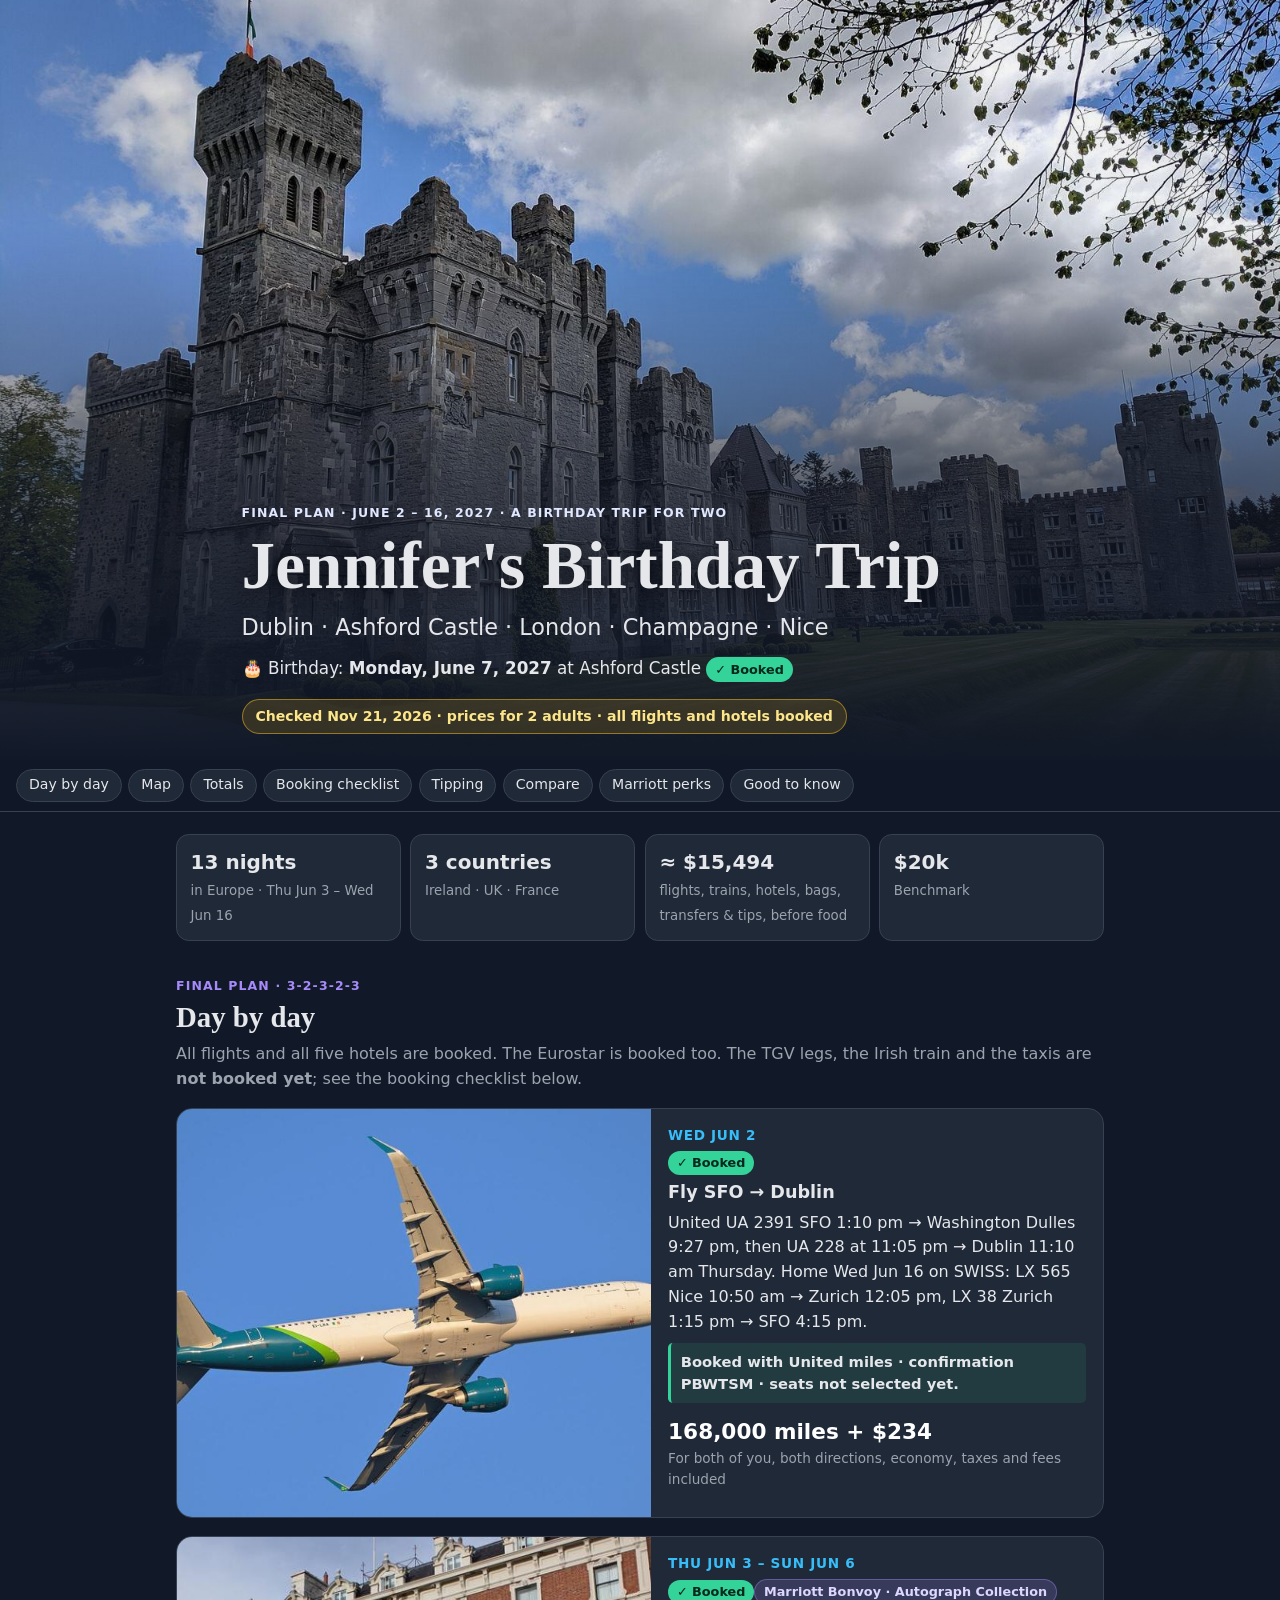
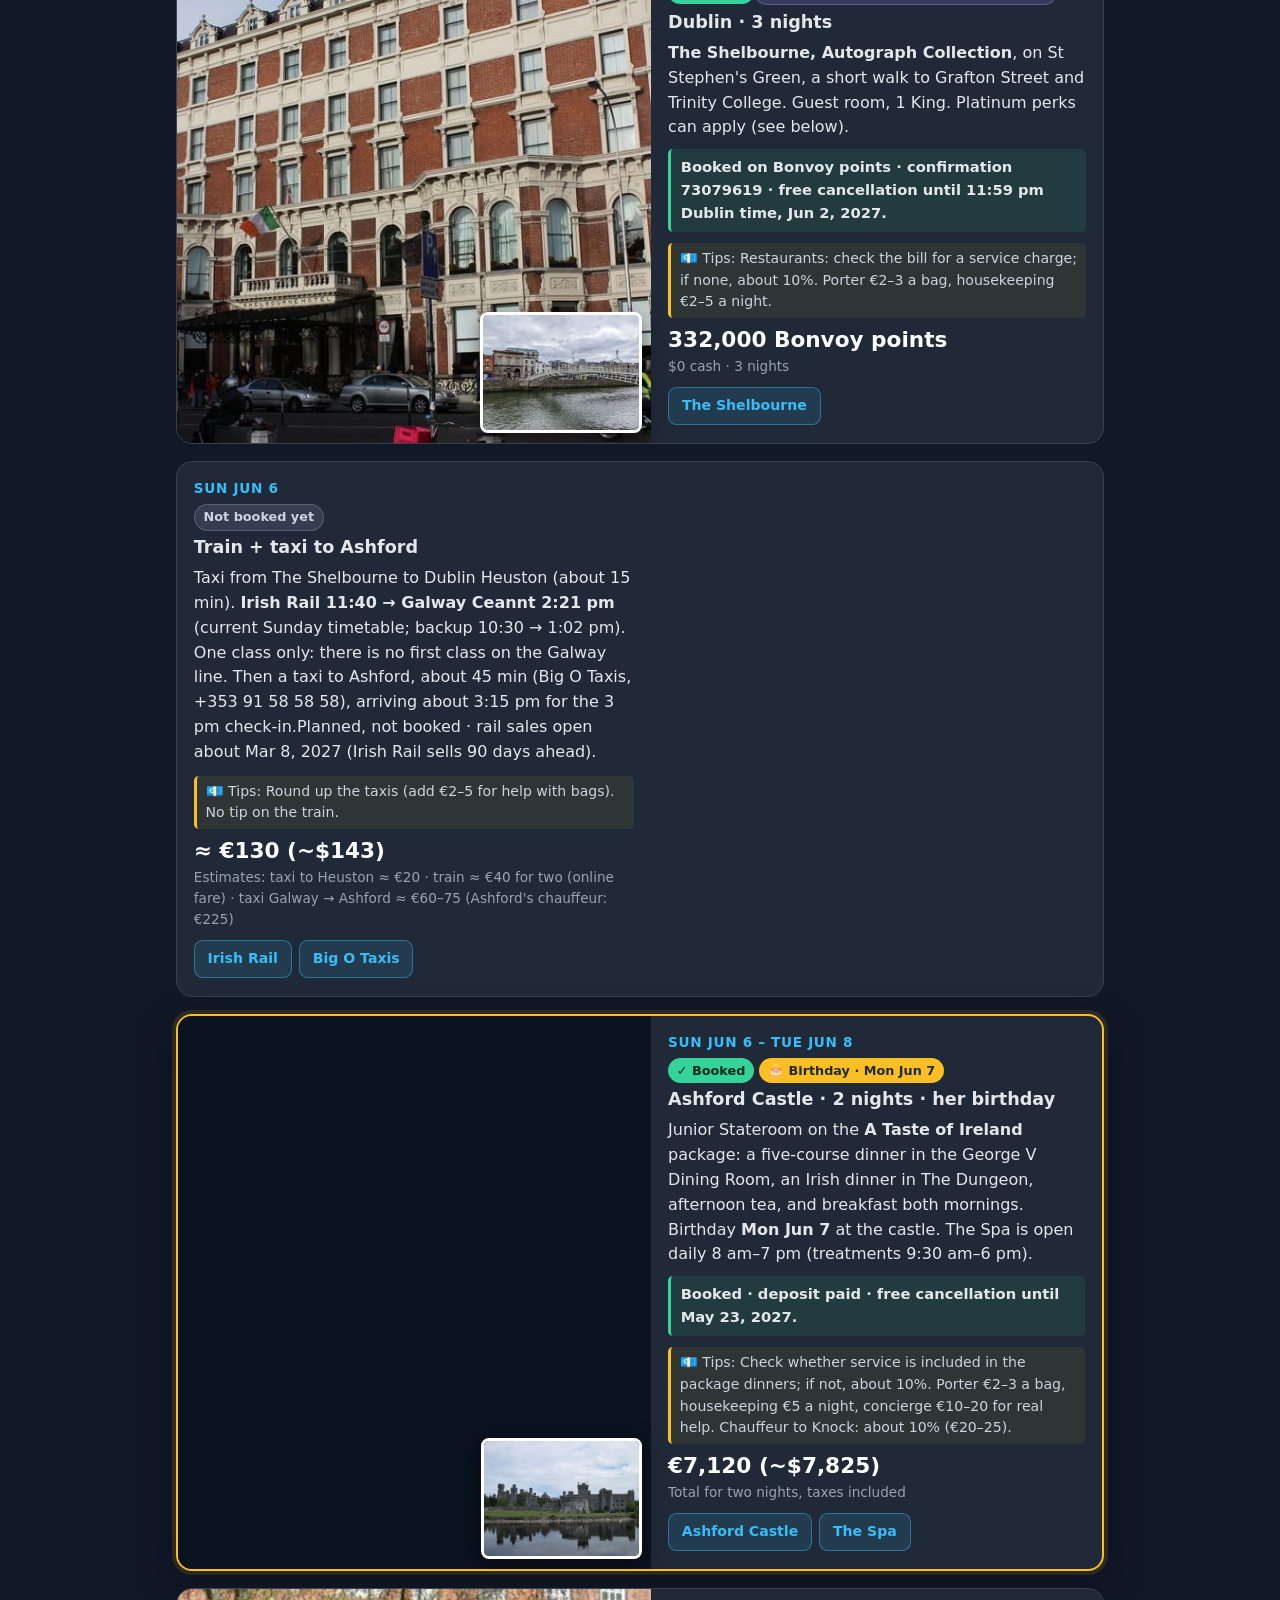
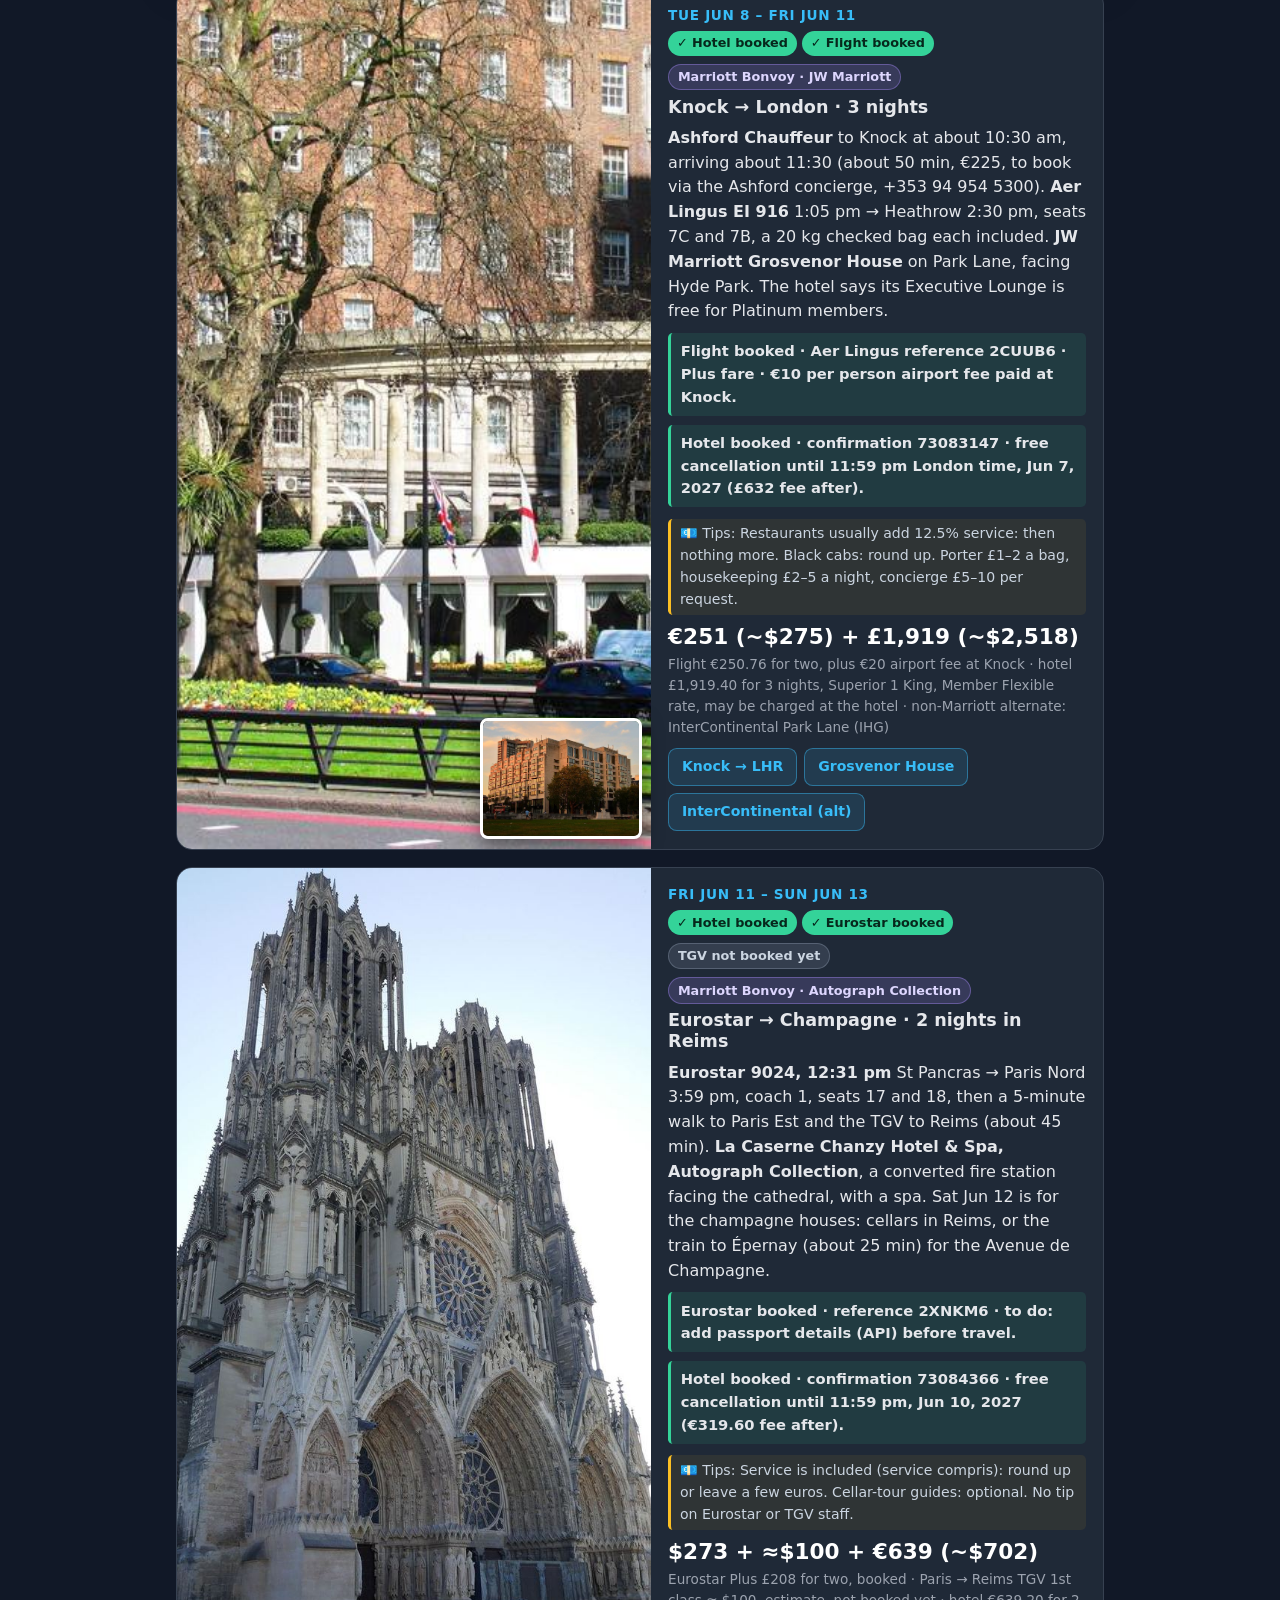
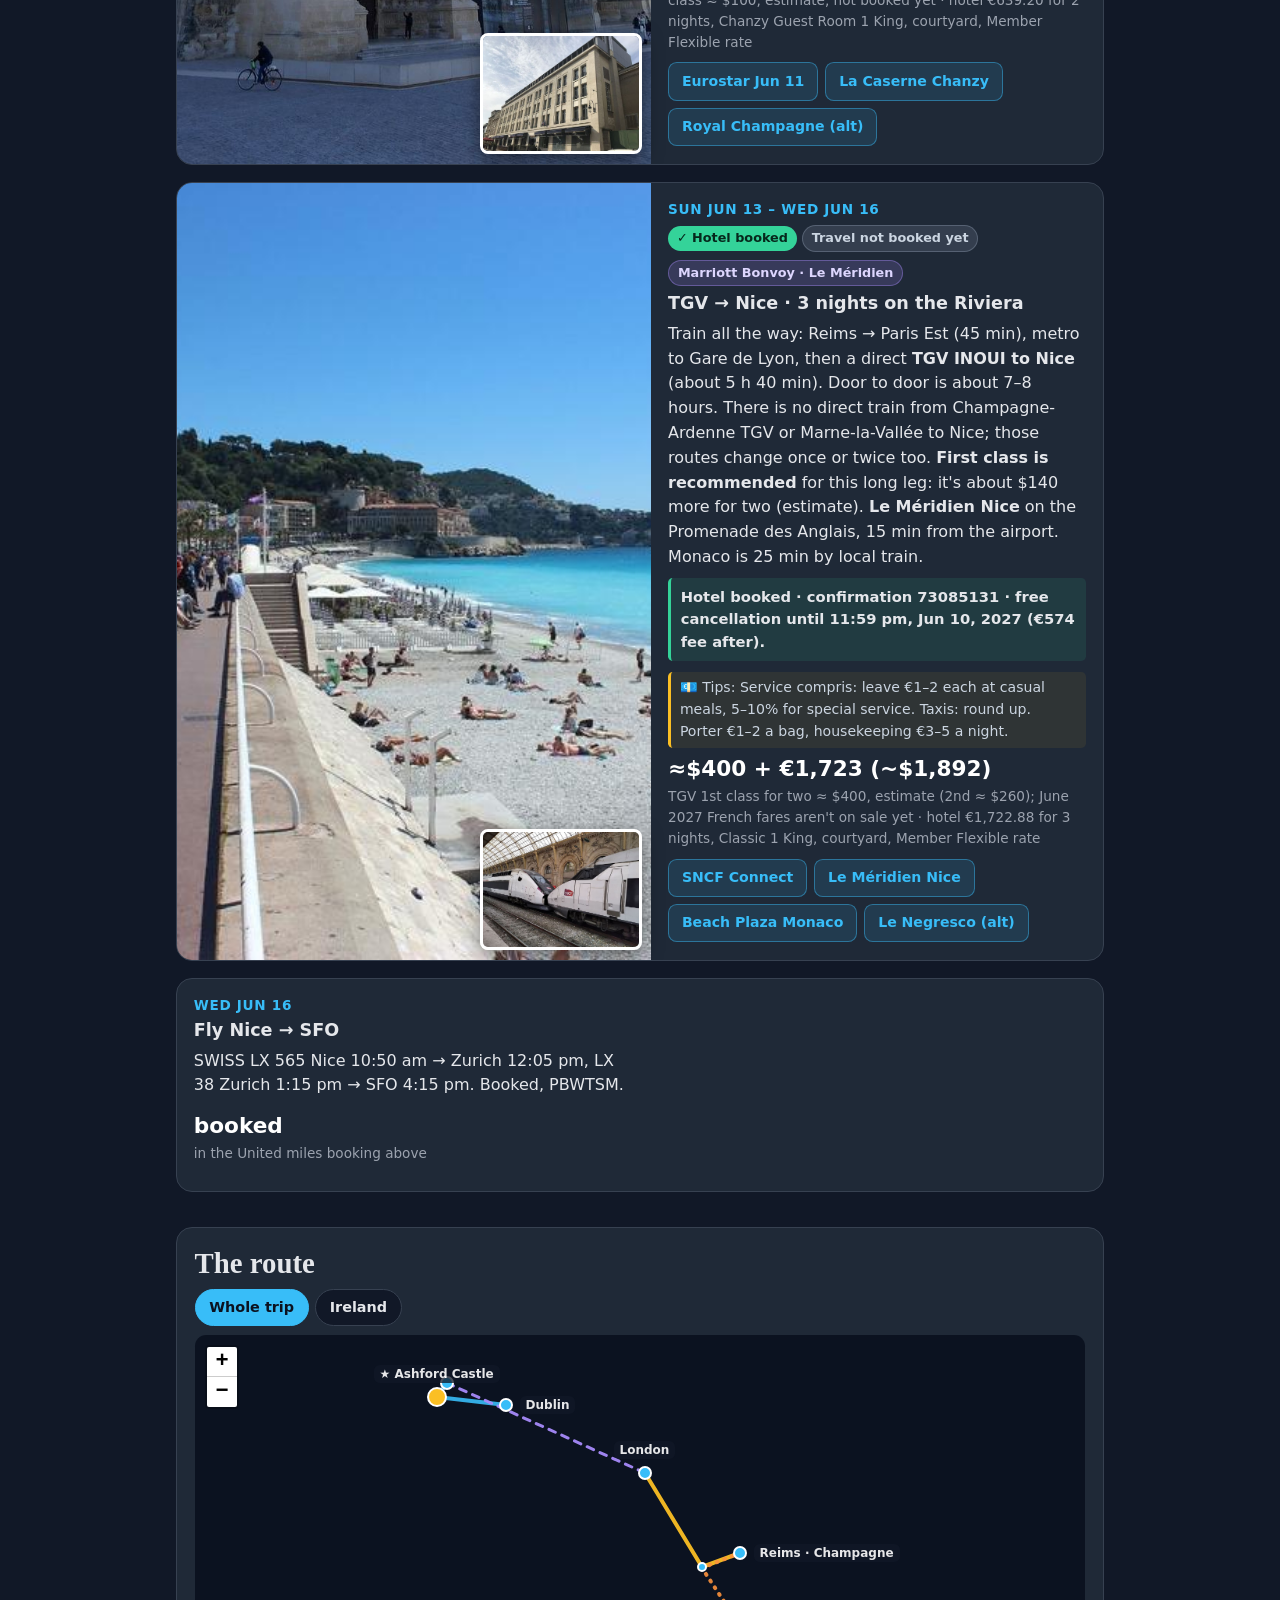
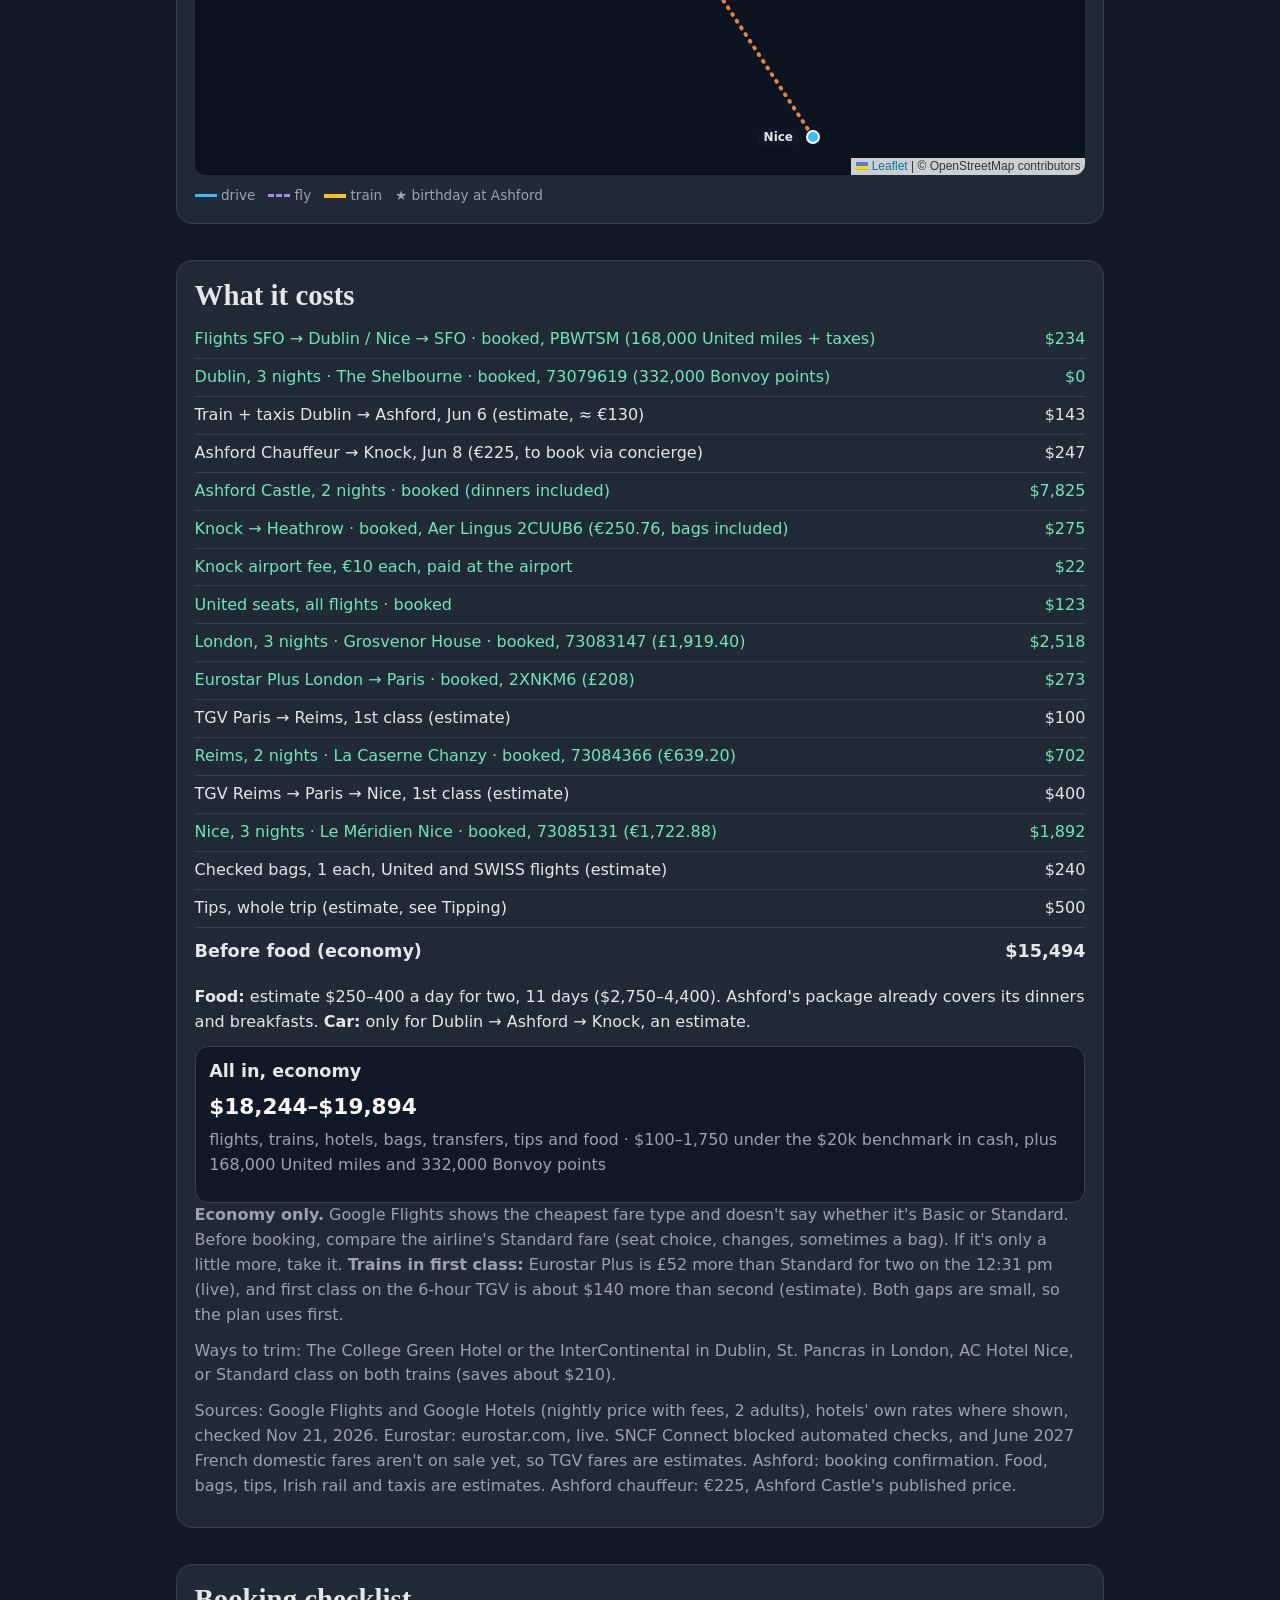
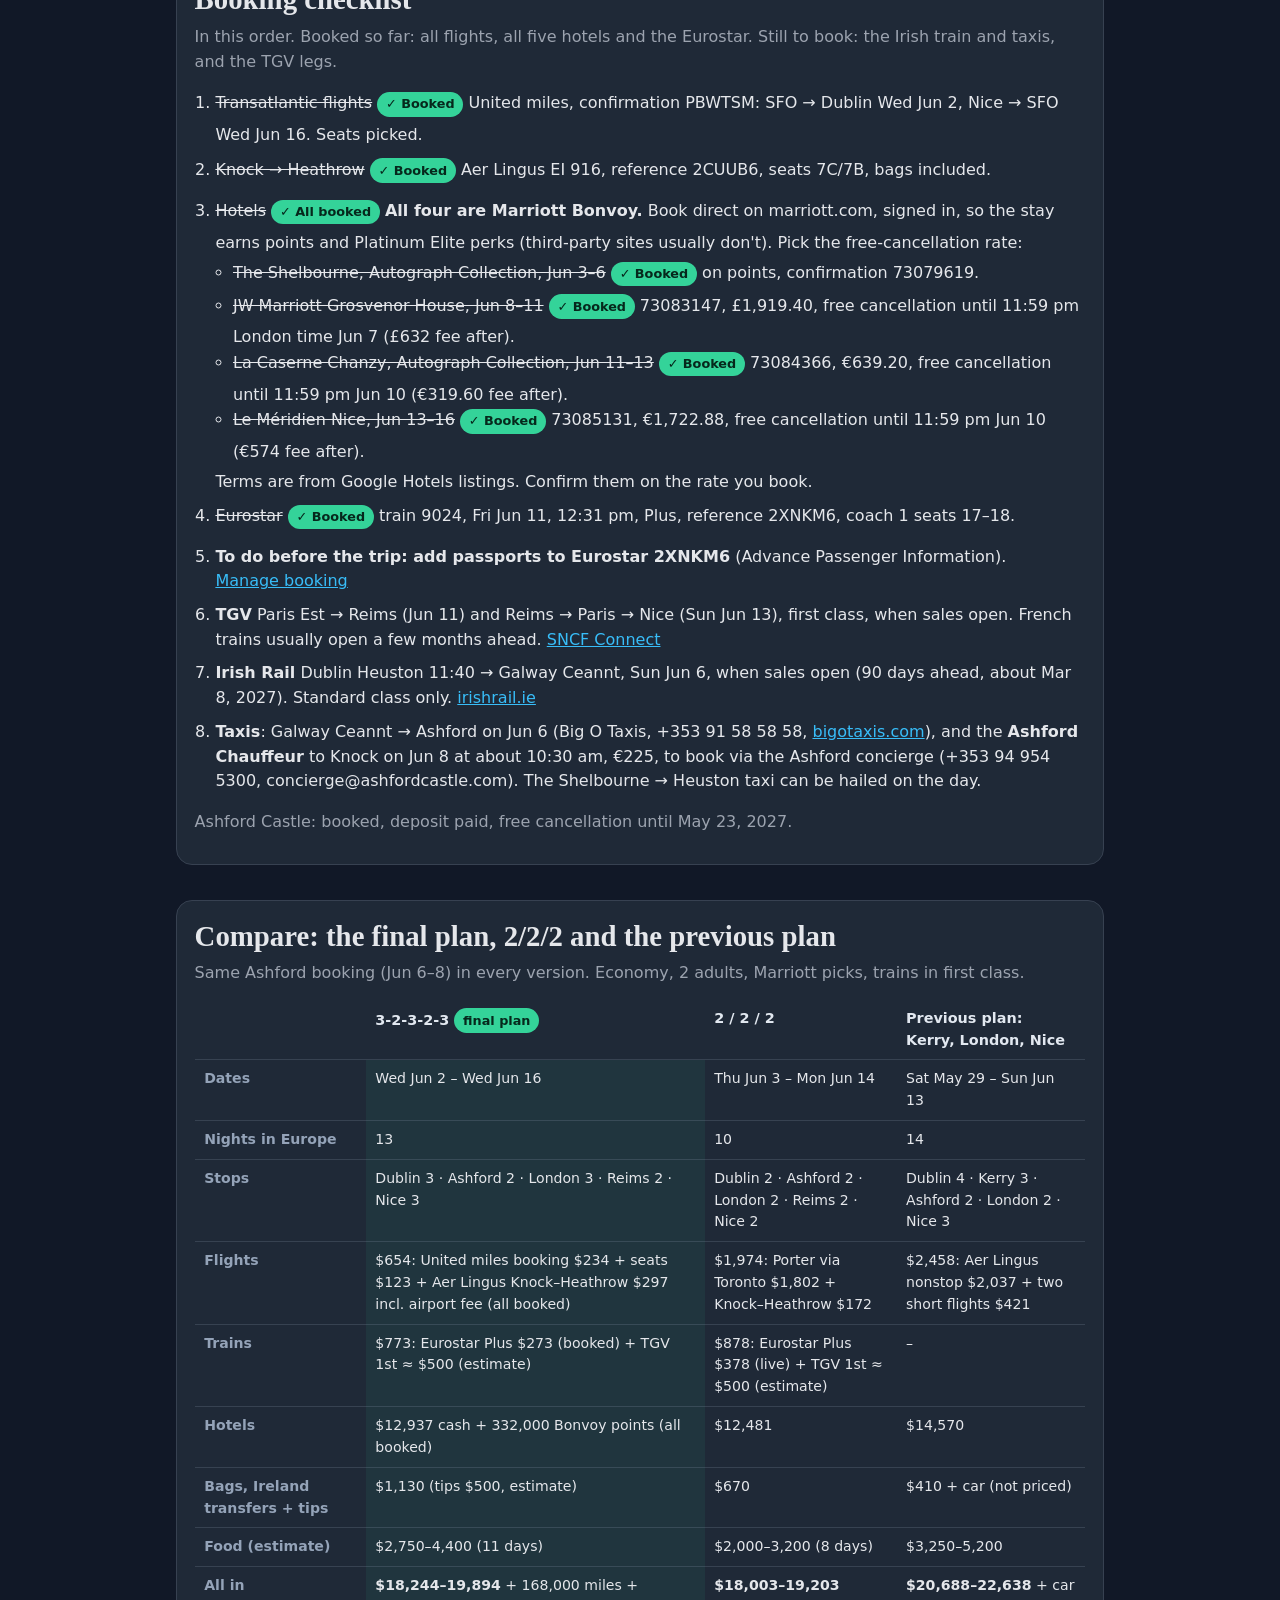
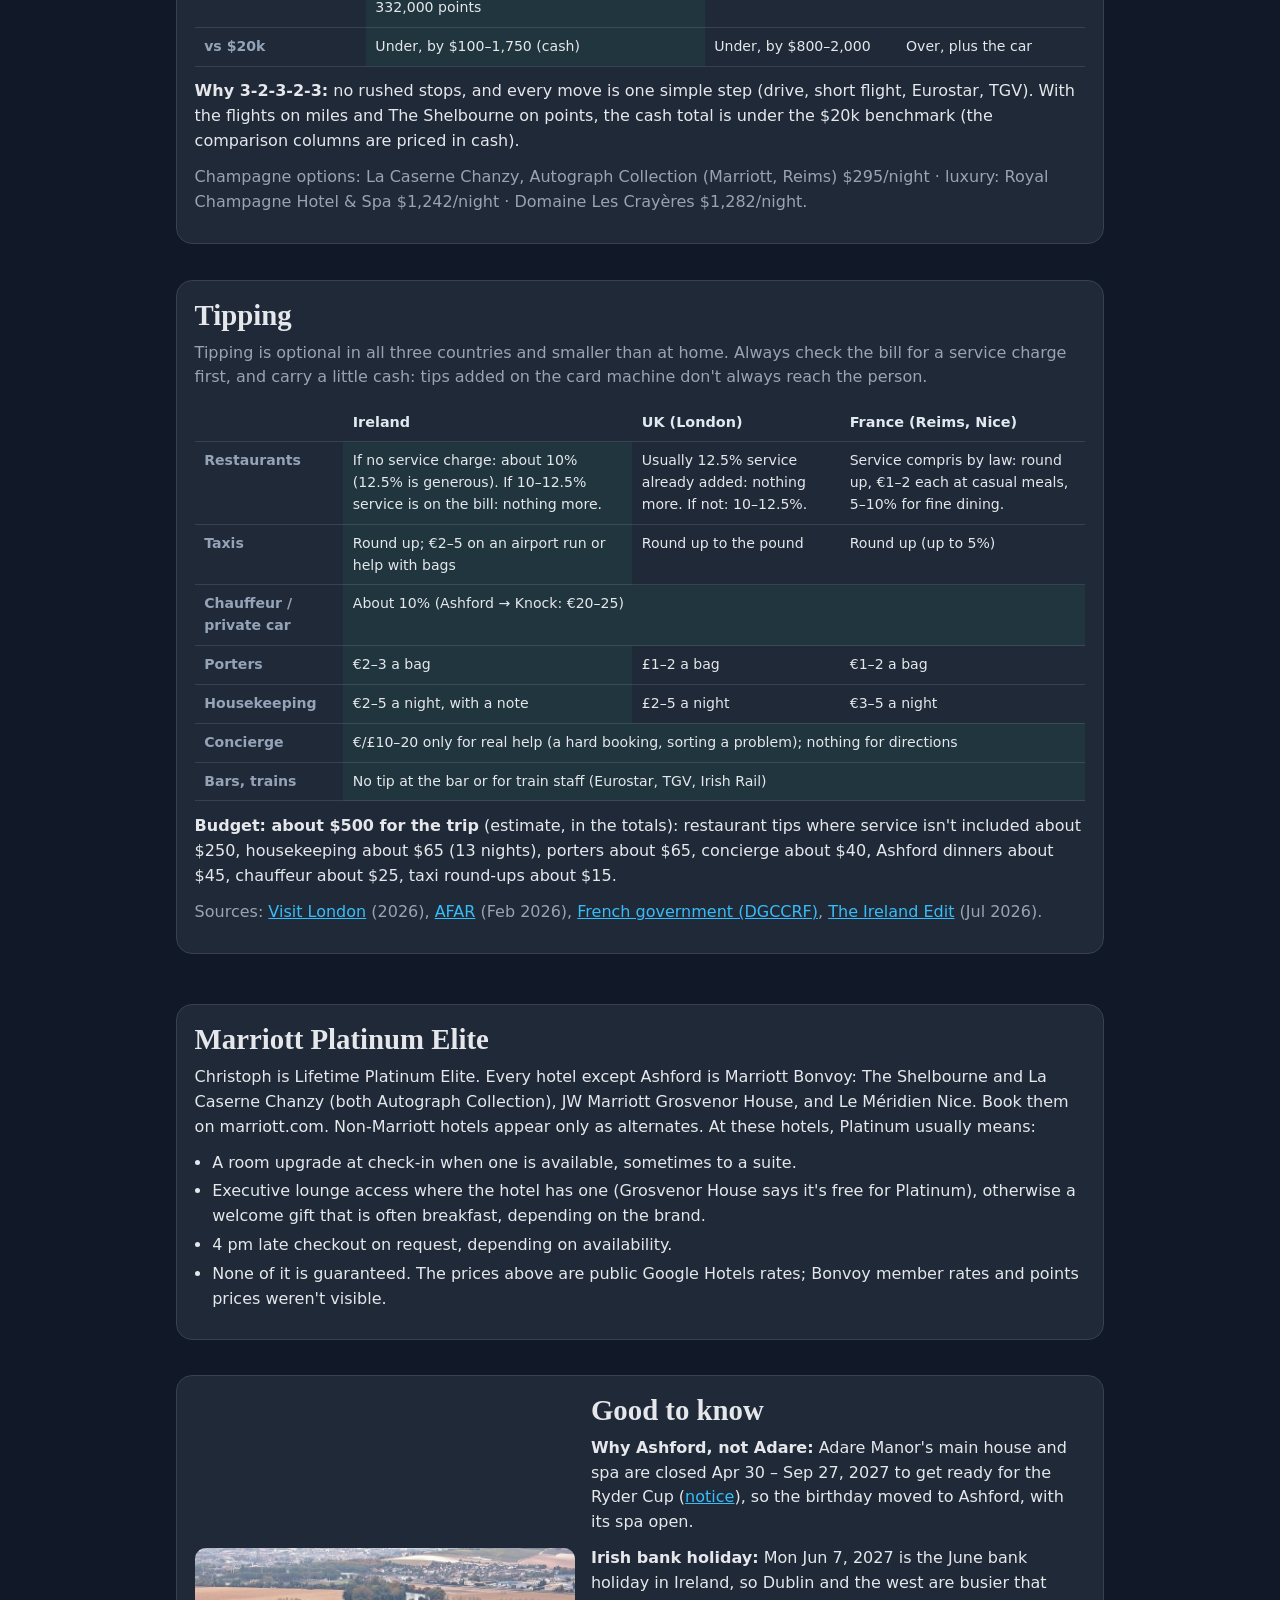
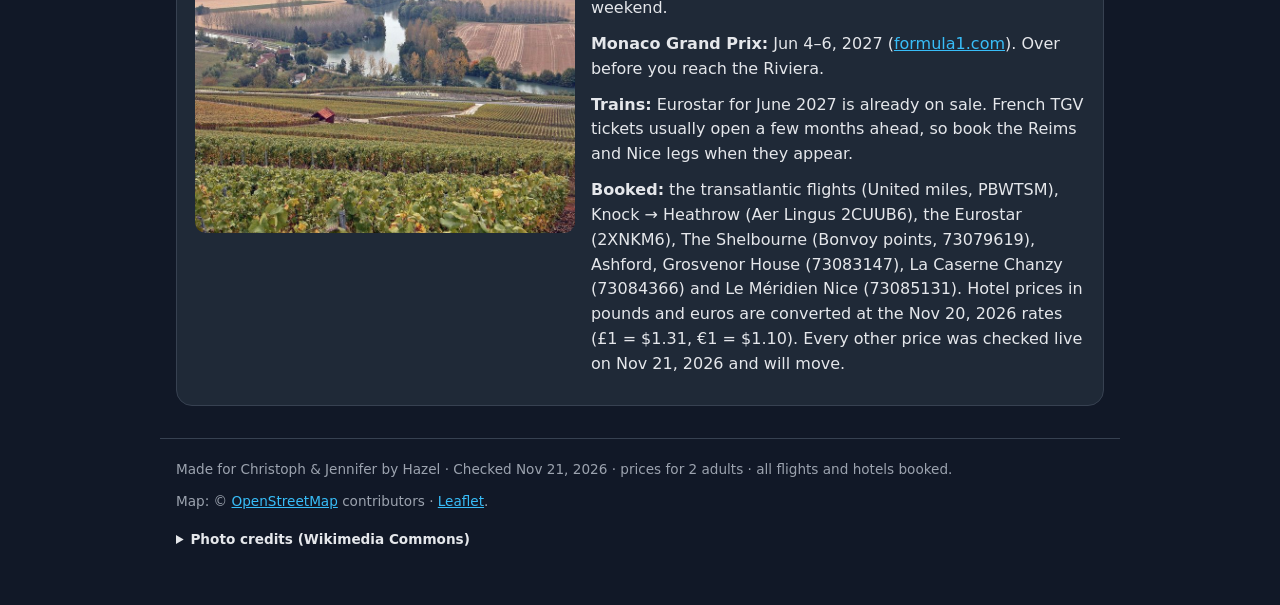
==== commit 011991fb: "Ashford chauffeur to Knock; tipping section and budget" ====
--- a/index.html
+++ b/index.html
@@ -12,7 +12,7 @@
 <title>Jenn's Birthday Trip · June 2027</title>
 <link rel="icon" href="data:image/svg+xml,<svg xmlns='http://www.w3.org/2000/svg' viewBox='0 0 100 100'><text y='.9em' font-size='90'>🎂</text></svg>">
 <link rel="stylesheet" href="vendor/leaflet/leaflet.css">
-<link rel="stylesheet" href="style.css?v=18">
+<link rel="stylesheet" href="style.css?v=19">
 </head>
 <body>
 <header class="hero">
@@ -27,7 +27,7 @@
 </header>
 
 <nav class="toc" aria-label="Sections">
-  <a href="#plan">Day by day</a><a href="#map">Map</a><a href="#totals">Totals</a><a href="#book">Booking checklist</a><a href="#orders">Compare</a><a href="#perks">Marriott perks</a><a href="#know">Good to know</a>
+  <a href="#plan">Day by day</a><a href="#map">Map</a><a href="#totals">Totals</a><a href="#book">Booking checklist</a><a href="#tips">Tipping</a><a href="#orders">Compare</a><a href="#perks">Marriott perks</a><a href="#know">Good to know</a>
 </nav>
 
 <main class="page">
@@ -35,7 +35,7 @@
 <section class="summary">
   <div class="stat"><span>13 nights</span><small>in Europe · Thu Jun 3 – Wed Jun 16</small></div>
   <div class="stat"><span>3 countries</span><small>Ireland · UK · France</small></div>
-  <div class="stat"><span>≈ $14,939</span><small>flights, trains, hotels, bags &amp; taxis, before food</small></div>
+  <div class="stat"><span>≈ $15,494</span><small>flights, trains, hotels, bags, transfers &amp; tips, before food</small></div>
   <div class="stat"><span>$20k</span><small>Benchmark</small></div>
 </section>
 
@@ -45,12 +45,12 @@
   <p class="muted">All flights and all five hotels are booked. The Eurostar is booked too. The TGV legs, the Irish train and the taxis are <b>not booked yet</b>; see the booking checklist below.</p>
   <div class="timeline">
 <article class="day"><figure class="media"><img class="" src="images/plane-800.jpg" srcset="images/plane-800.jpg 800w, images/plane-1600.jpg 1600w" sizes="(min-width: 900px) 50vw, 100vw" width="1600" height="1067" alt="Airliner on approach" loading="lazy" decoding="async"></figure><div class="day-body"><p class="date">Wed Jun 2</p><span class="badge booked">✓ Booked</span><h3>Fly SFO → Dublin</h3><p>United UA 2391 SFO 1:10 pm → Washington Dulles 9:27 pm, then UA 228 at 11:05 pm → Dublin 11:10 am Thursday. Home Wed Jun 16 on SWISS: LX 565 Nice 10:50 am → Zurich 12:05 pm, LX 38 Zurich 1:15 pm → SFO 4:15 pm.<span class="okline">Booked with United miles · confirmation PBWTSM · seats not selected yet.</span></p><p class="price">168,000 miles + $234<small>For both of you, both directions, economy, taxes and fees included</small></p><div class="links"></div></div></article>
-<article class="day"><figure class="media"><img class="" src="images/shelbourne-800.jpg" srcset="images/shelbourne-800.jpg 800w, images/shelbourne-1600.jpg 1600w" sizes="(min-width: 900px) 50vw, 100vw" width="1600" height="1067" alt="The Shelbourne, St Stephen&#x27;s Green, Dublin" loading="lazy" decoding="async"><div class="inset"><img class="" src="images/dublin-800.jpg" srcset="images/dublin-800.jpg 800w, images/dublin-1600.jpg 1600w" sizes="200px" width="1600" height="1200" alt="Ha&#x27;penny Bridge, Dublin" loading="lazy" decoding="async"></div></figure><div class="day-body"><p class="date">Thu Jun 3 – Sun Jun 6</p><span class="badge booked">✓ Booked</span><span class="badge mar">Marriott Bonvoy · Autograph Collection</span><h3>Dublin · 3 nights</h3><p><b>The Shelbourne, Autograph Collection</b>, on St Stephen's Green, a short walk to Grafton Street and Trinity College. Guest room, 1 King. Platinum perks can apply (see below).<span class="okline">Booked on Bonvoy points · confirmation 73079619 · free cancellation until 11:59 pm Dublin time, Jun 2, 2027.</span></p><p class="price">332,000 Bonvoy points<small>$0 cash · 3 nights</small></p><div class="links"><a class="btn" href="https://www.marriott.com/en-us/hotels/dubdt-the-shelbourne-autograph-collection/overview/" target="_blank" rel="noopener">The Shelbourne</a></div></div></article>
-<article class="day"><div class="day-body"><p class="date">Sun Jun 6</p><span class="badge todo">Not booked yet</span><h3>Train + taxi to Ashford</h3><p>Taxi from The Shelbourne to Dublin Heuston (about 15 min). <b>Irish Rail 11:40 → Galway Ceannt 2:21 pm</b> (current Sunday timetable; backup 10:30 → 1:02 pm). One class only: there is no first class on the Galway line. Then a taxi to Ashford, about 45 min (Big O Taxis, +353 91 58 58 58), arriving about 3:15 pm for the 3 pm check-in.<span class="todo">Planned, not booked · rail sales open about Mar 8, 2027 (Irish Rail sells 90 days ahead).</span></p><p class="price">≈ €130 (~$143)<small>Estimates: taxi to Heuston ≈ €20 · train ≈ €40 for two (online fare) · taxi Galway → Ashford ≈ €60–75 (Ashford's chauffeur: €225)</small></p><div class="links"><a class="btn" href="https://www.irishrail.ie/en-ie/" target="_blank" rel="noopener">Irish Rail</a><a class="btn" href="https://bigotaxis.com/" target="_blank" rel="noopener">Big O Taxis</a></div></div></article>
-<article class="day star"><figure class="media"><img class="" src="images/ashford2-800.jpg" srcset="images/ashford2-800.jpg 800w, images/ashford2-1600.jpg 1600w" sizes="(min-width: 900px) 50vw, 100vw" width="1600" height="1200" alt="Ashford Castle, Cong, County Mayo" loading="lazy" decoding="async"><div class="inset"><img class="" src="images/ashford-800.jpg" srcset="images/ashford-800.jpg 800w, images/ashford-1600.jpg 1600w" sizes="200px" width="1600" height="1200" alt="Ashford Castle from Lough Corrib" loading="lazy" decoding="async"></div></figure><div class="day-body"><p class="date">Sun Jun 6 – Tue Jun 8</p><span class="badge booked">✓ Booked</span> <span class="badge">🎂 Birthday · Mon Jun 7</span><h3>Ashford Castle · 2 nights · her birthday</h3><p>Junior Stateroom on the <b>A Taste of Ireland</b> package: a five-course dinner in the George V Dining Room, an Irish dinner in The Dungeon, afternoon tea, and breakfast both mornings. Birthday <b>Mon Jun 7</b> at the castle. The Spa is open daily 8 am–7 pm (treatments 9:30 am–6 pm).<span class="okline">Booked · deposit paid · free cancellation until May 23, 2027.</span></p><p class="price">€7,120 (~$7,825)<small>Total for two nights, taxes included</small></p><div class="links"><a class="btn" href="https://ashfordcastle.com/" target="_blank" rel="noopener">Ashford Castle</a><a class="btn" href="https://ashfordcastle.com/wellness-and-spa" target="_blank" rel="noopener">The Spa</a></div></div></article>
-<article class="day"><figure class="media"><img class="" src="images/grosvenor-800.jpg" srcset="images/grosvenor-800.jpg 800w, images/grosvenor-1600.jpg 1600w" sizes="(min-width: 900px) 50vw, 100vw" width="1600" height="1200" alt="Grosvenor House on Park Lane, London" loading="lazy" decoding="async"><div class="inset"><img class="" src="images/ic-parklane-800.jpg" srcset="images/ic-parklane-800.jpg 800w, images/ic-parklane-1600.jpg 1600w" sizes="200px" width="1600" height="1060" alt="InterContinental London Park Lane" loading="lazy" decoding="async"></div></figure><div class="day-body"><p class="date">Tue Jun 8 – Fri Jun 11</p><span class="badge booked">✓ Hotel booked</span> <span class="badge booked">✓ Flight booked</span><span class="badge mar">Marriott Bonvoy · JW Marriott</span><h3>Knock → London · 3 nights</h3><p>Taxi from Ashford about 10:30 am, reaching Knock about 11:30 (about 50 min; Ashford's chauffeur €225 via the concierge, or local taxi Michael Walsh, +353 86 395 3965, about €175). <b>Aer Lingus EI 916</b> 1:05 pm → Heathrow 2:30 pm, seats 7C and 7B, a 20 kg checked bag each included. <b>JW Marriott Grosvenor House</b> on Park Lane, facing Hyde Park. The hotel says its Executive Lounge is free for Platinum members.<span class="okline">Flight booked · Aer Lingus reference 2CUUB6 · Plus fare · €10 per person airport fee paid at Knock.</span><span class="okline">Hotel booked · confirmation 73083147 · free cancellation until 11:59 pm London time, Jun 7, 2027 (£632 fee after).</span></p><p class="price">€251 (~$275) + £1,919 (~$2,518)<small>Flight €250.76 for two, plus €20 airport fee at Knock · hotel £1,919.40 for 3 nights, Superior 1 King, Member Flexible rate, may be charged at the hotel · non-Marriott alternate: InterContinental Park Lane (IHG)</small></p><div class="links"><a class="btn" href="https://www.google.com/travel/flights/search?tfs=CBwQAhoeEgoyMDI3LTA2LTA4agcIARIDTk9DcgcIARIDTEhSQAFAAUgBcAGCAQsI____________AZgBAg&amp;curr=USD&amp;hl=en" target="_blank" rel="noopener">Knock → LHR</a><a class="btn" href="https://www.marriott.com/en-us/hotels/longh-jw-marriott-grosvenor-house-london/overview/" target="_blank" rel="noopener">Grosvenor House</a><a class="btn" href="https://www.ihg.com/intercontinental/hotels/us/en/london/lonhb/hoteldetail" target="_blank" rel="noopener">InterContinental (alt)</a></div></div></article>
-<article class="day"><figure class="media"><img class="" src="images/reims-800.jpg" srcset="images/reims-800.jpg 800w, images/reims-1600.jpg 1600w" sizes="(min-width: 900px) 50vw, 100vw" width="1067" height="1600" alt="Reims Cathedral" loading="lazy" decoding="async"><div class="inset"><img class="" src="images/chanzy-800.jpg" srcset="images/chanzy-800.jpg 800w, images/chanzy-1600.jpg 1600w" sizes="200px" width="1008" height="756" alt="La Caserne Chanzy, Reims" loading="lazy" decoding="async"></div></figure><div class="day-body"><p class="date">Fri Jun 11 – Sun Jun 13</p><span class="badge booked">✓ Hotel booked</span> <span class="badge booked">✓ Eurostar booked</span> <span class="badge todo">TGV not booked yet</span><span class="badge mar">Marriott Bonvoy · Autograph Collection</span><h3>Eurostar → Champagne · 2 nights in Reims</h3><p><b>Eurostar 9024, 12:31 pm</b> St Pancras → Paris Nord 3:59 pm, coach 1, seats 17 and 18, then a 5-minute walk to Paris Est and the TGV to Reims (about 45 min). <b>La Caserne Chanzy Hotel &amp; Spa, Autograph Collection</b>, a converted fire station facing the cathedral, with a spa. Sat Jun 12 is for the champagne houses: cellars in Reims, or the train to Épernay (about 25 min) for the Avenue de Champagne.<span class="okline">Eurostar booked · reference 2XNKM6 · to do: add passport details (API) before travel.</span><span class="okline">Hotel booked · confirmation 73084366 · free cancellation until 11:59 pm, Jun 10, 2027 (€319.60 fee after).</span></p><p class="price">$273 + ≈$100 + €639 (~$702)<small>Eurostar Plus £208 for two, booked · Paris → Reims TGV 1st class ≈ $100, estimate, not booked yet · hotel €639.20 for 2 nights, Chanzy Guest Room 1 King, courtyard, Member Flexible rate</small></p><div class="links"><a class="btn" href="https://www.eurostar.com/search/uk-en?adult=2&amp;origin=7015400&amp;destination=8727100&amp;outbound=2027-06-11" target="_blank" rel="noopener">Eurostar Jun 11</a><a class="btn" href="https://www.marriott.com/en-us/hotels/rheak-la-caserne-chanzy-hotel-and-spa-autograph-collection/overview/" target="_blank" rel="noopener">La Caserne Chanzy</a><a class="btn" href="https://royalchampagne.com/" target="_blank" rel="noopener">Royal Champagne (alt)</a></div></div></article>
-<article class="day"><figure class="media"><img class="" src="images/nice-800.jpg" srcset="images/nice-800.jpg 800w, images/nice-1600.jpg 1600w" sizes="(min-width: 900px) 50vw, 100vw" width="1600" height="1067" alt="Promenade des Anglais, Nice" loading="lazy" decoding="async"><div class="inset"><img class="" src="images/tgv-800.jpg" srcset="images/tgv-800.jpg 800w, images/tgv-1600.jpg 1600w" sizes="200px" width="1600" height="1200" alt="TGV at Nice-Ville" loading="lazy" decoding="async"></div></figure><div class="day-body"><p class="date">Sun Jun 13 – Wed Jun 16</p><span class="badge booked">✓ Hotel booked</span> <span class="badge todo">Travel not booked yet</span><span class="badge mar">Marriott Bonvoy · Le Méridien</span><h3>TGV → Nice · 3 nights on the Riviera</h3><p>Train all the way: Reims → Paris Est (45 min), metro to Gare de Lyon, then a direct <b>TGV INOUI to Nice</b> (about 5 h 40 min). Door to door is about 7–8 hours. There is no direct train from Champagne-Ardenne TGV or Marne-la-Vallée to Nice; those routes change once or twice too. <b>First class is recommended</b> for this long leg: it's about $140 more for two (estimate). <b>Le Méridien Nice</b> on the Promenade des Anglais, 15 min from the airport. Monaco is 25 min by local train.<span class="okline">Hotel booked · confirmation 73085131 · free cancellation until 11:59 pm, Jun 10, 2027 (€574 fee after).</span></p><p class="price">≈$400 + €1,723 (~$1,892)<small>TGV 1st class for two ≈ $400, estimate (2nd ≈ $260); June 2027 French fares aren't on sale yet · hotel €1,722.88 for 3 nights, Classic 1 King, courtyard, Member Flexible rate</small></p><div class="links"><a class="btn" href="https://www.sncf-connect.com/en-en/train/route/reims/nice" target="_blank" rel="noopener">SNCF Connect</a><a class="btn" href="https://www.marriott.com/en-us/hotels/ncemd-le-meridien-nice/overview/" target="_blank" rel="noopener">Le Méridien Nice</a><a class="btn" href="https://www.marriott.com/en-us/hotels/mcmmd-le-meridien-beach-plaza/overview/" target="_blank" rel="noopener">Beach Plaza Monaco</a><a class="btn" href="https://www.lenegresco.com/" target="_blank" rel="noopener">Le Negresco (alt)</a></div></div></article>
+<article class="day"><figure class="media"><img class="" src="images/shelbourne-800.jpg" srcset="images/shelbourne-800.jpg 800w, images/shelbourne-1600.jpg 1600w" sizes="(min-width: 900px) 50vw, 100vw" width="1600" height="1067" alt="The Shelbourne, St Stephen&#x27;s Green, Dublin" loading="lazy" decoding="async"><div class="inset"><img class="" src="images/dublin-800.jpg" srcset="images/dublin-800.jpg 800w, images/dublin-1600.jpg 1600w" sizes="200px" width="1600" height="1200" alt="Ha&#x27;penny Bridge, Dublin" loading="lazy" decoding="async"></div></figure><div class="day-body"><p class="date">Thu Jun 3 – Sun Jun 6</p><span class="badge booked">✓ Booked</span><span class="badge mar">Marriott Bonvoy · Autograph Collection</span><h3>Dublin · 3 nights</h3><p><b>The Shelbourne, Autograph Collection</b>, on St Stephen's Green, a short walk to Grafton Street and Trinity College. Guest room, 1 King. Platinum perks can apply (see below).<span class="okline">Booked on Bonvoy points · confirmation 73079619 · free cancellation until 11:59 pm Dublin time, Jun 2, 2027.</span></p><p class="tipnote">💶 Tips: Restaurants: check the bill for a service charge; if none, about 10%. Porter €2–3 a bag, housekeeping €2–5 a night.</p><p class="price">332,000 Bonvoy points<small>$0 cash · 3 nights</small></p><div class="links"><a class="btn" href="https://www.marriott.com/en-us/hotels/dubdt-the-shelbourne-autograph-collection/overview/" target="_blank" rel="noopener">The Shelbourne</a></div></div></article>
+<article class="day"><div class="day-body"><p class="date">Sun Jun 6</p><span class="badge todo">Not booked yet</span><h3>Train + taxi to Ashford</h3><p>Taxi from The Shelbourne to Dublin Heuston (about 15 min). <b>Irish Rail 11:40 → Galway Ceannt 2:21 pm</b> (current Sunday timetable; backup 10:30 → 1:02 pm). One class only: there is no first class on the Galway line. Then a taxi to Ashford, about 45 min (Big O Taxis, +353 91 58 58 58), arriving about 3:15 pm for the 3 pm check-in.<span class="todo">Planned, not booked · rail sales open about Mar 8, 2027 (Irish Rail sells 90 days ahead).</span></p><p class="tipnote">💶 Tips: Round up the taxis (add €2–5 for help with bags). No tip on the train.</p><p class="price">≈ €130 (~$143)<small>Estimates: taxi to Heuston ≈ €20 · train ≈ €40 for two (online fare) · taxi Galway → Ashford ≈ €60–75 (Ashford's chauffeur: €225)</small></p><div class="links"><a class="btn" href="https://www.irishrail.ie/en-ie/" target="_blank" rel="noopener">Irish Rail</a><a class="btn" href="https://bigotaxis.com/" target="_blank" rel="noopener">Big O Taxis</a></div></div></article>
+<article class="day star"><figure class="media"><img class="" src="images/ashford2-800.jpg" srcset="images/ashford2-800.jpg 800w, images/ashford2-1600.jpg 1600w" sizes="(min-width: 900px) 50vw, 100vw" width="1600" height="1200" alt="Ashford Castle, Cong, County Mayo" loading="lazy" decoding="async"><div class="inset"><img class="" src="images/ashford-800.jpg" srcset="images/ashford-800.jpg 800w, images/ashford-1600.jpg 1600w" sizes="200px" width="1600" height="1200" alt="Ashford Castle from Lough Corrib" loading="lazy" decoding="async"></div></figure><div class="day-body"><p class="date">Sun Jun 6 – Tue Jun 8</p><span class="badge booked">✓ Booked</span> <span class="badge">🎂 Birthday · Mon Jun 7</span><h3>Ashford Castle · 2 nights · her birthday</h3><p>Junior Stateroom on the <b>A Taste of Ireland</b> package: a five-course dinner in the George V Dining Room, an Irish dinner in The Dungeon, afternoon tea, and breakfast both mornings. Birthday <b>Mon Jun 7</b> at the castle. The Spa is open daily 8 am–7 pm (treatments 9:30 am–6 pm).<span class="okline">Booked · deposit paid · free cancellation until May 23, 2027.</span></p><p class="tipnote">💶 Tips: Check whether service is included in the package dinners; if not, about 10%. Porter €2–3 a bag, housekeeping €5 a night, concierge €10–20 for real help. Chauffeur to Knock: about 10% (€20–25).</p><p class="price">€7,120 (~$7,825)<small>Total for two nights, taxes included</small></p><div class="links"><a class="btn" href="https://ashfordcastle.com/" target="_blank" rel="noopener">Ashford Castle</a><a class="btn" href="https://ashfordcastle.com/wellness-and-spa" target="_blank" rel="noopener">The Spa</a></div></div></article>
+<article class="day"><figure class="media"><img class="" src="images/grosvenor-800.jpg" srcset="images/grosvenor-800.jpg 800w, images/grosvenor-1600.jpg 1600w" sizes="(min-width: 900px) 50vw, 100vw" width="1600" height="1200" alt="Grosvenor House on Park Lane, London" loading="lazy" decoding="async"><div class="inset"><img class="" src="images/ic-parklane-800.jpg" srcset="images/ic-parklane-800.jpg 800w, images/ic-parklane-1600.jpg 1600w" sizes="200px" width="1600" height="1060" alt="InterContinental London Park Lane" loading="lazy" decoding="async"></div></figure><div class="day-body"><p class="date">Tue Jun 8 – Fri Jun 11</p><span class="badge booked">✓ Hotel booked</span> <span class="badge booked">✓ Flight booked</span><span class="badge mar">Marriott Bonvoy · JW Marriott</span><h3>Knock → London · 3 nights</h3><p><b>Ashford Chauffeur</b> to Knock at about 10:30 am, arriving about 11:30 (about 50 min, €225, to book via the Ashford concierge, +353 94 954 5300). <b>Aer Lingus EI 916</b> 1:05 pm → Heathrow 2:30 pm, seats 7C and 7B, a 20 kg checked bag each included. <b>JW Marriott Grosvenor House</b> on Park Lane, facing Hyde Park. The hotel says its Executive Lounge is free for Platinum members.<span class="okline">Flight booked · Aer Lingus reference 2CUUB6 · Plus fare · €10 per person airport fee paid at Knock.</span><span class="okline">Hotel booked · confirmation 73083147 · free cancellation until 11:59 pm London time, Jun 7, 2027 (£632 fee after).</span></p><p class="tipnote">💶 Tips: Restaurants usually add 12.5% service: then nothing more. Black cabs: round up. Porter £1–2 a bag, housekeeping £2–5 a night, concierge £5–10 per request.</p><p class="price">€251 (~$275) + £1,919 (~$2,518)<small>Flight €250.76 for two, plus €20 airport fee at Knock · hotel £1,919.40 for 3 nights, Superior 1 King, Member Flexible rate, may be charged at the hotel · non-Marriott alternate: InterContinental Park Lane (IHG)</small></p><div class="links"><a class="btn" href="https://www.google.com/travel/flights/search?tfs=CBwQAhoeEgoyMDI3LTA2LTA4agcIARIDTk9DcgcIARIDTEhSQAFAAUgBcAGCAQsI____________AZgBAg&amp;curr=USD&amp;hl=en" target="_blank" rel="noopener">Knock → LHR</a><a class="btn" href="https://www.marriott.com/en-us/hotels/longh-jw-marriott-grosvenor-house-london/overview/" target="_blank" rel="noopener">Grosvenor House</a><a class="btn" href="https://www.ihg.com/intercontinental/hotels/us/en/london/lonhb/hoteldetail" target="_blank" rel="noopener">InterContinental (alt)</a></div></div></article>
+<article class="day"><figure class="media"><img class="" src="images/reims-800.jpg" srcset="images/reims-800.jpg 800w, images/reims-1600.jpg 1600w" sizes="(min-width: 900px) 50vw, 100vw" width="1067" height="1600" alt="Reims Cathedral" loading="lazy" decoding="async"><div class="inset"><img class="" src="images/chanzy-800.jpg" srcset="images/chanzy-800.jpg 800w, images/chanzy-1600.jpg 1600w" sizes="200px" width="1008" height="756" alt="La Caserne Chanzy, Reims" loading="lazy" decoding="async"></div></figure><div class="day-body"><p class="date">Fri Jun 11 – Sun Jun 13</p><span class="badge booked">✓ Hotel booked</span> <span class="badge booked">✓ Eurostar booked</span> <span class="badge todo">TGV not booked yet</span><span class="badge mar">Marriott Bonvoy · Autograph Collection</span><h3>Eurostar → Champagne · 2 nights in Reims</h3><p><b>Eurostar 9024, 12:31 pm</b> St Pancras → Paris Nord 3:59 pm, coach 1, seats 17 and 18, then a 5-minute walk to Paris Est and the TGV to Reims (about 45 min). <b>La Caserne Chanzy Hotel &amp; Spa, Autograph Collection</b>, a converted fire station facing the cathedral, with a spa. Sat Jun 12 is for the champagne houses: cellars in Reims, or the train to Épernay (about 25 min) for the Avenue de Champagne.<span class="okline">Eurostar booked · reference 2XNKM6 · to do: add passport details (API) before travel.</span><span class="okline">Hotel booked · confirmation 73084366 · free cancellation until 11:59 pm, Jun 10, 2027 (€319.60 fee after).</span></p><p class="tipnote">💶 Tips: Service is included (service compris): round up or leave a few euros. Cellar-tour guides: optional. No tip on Eurostar or TGV staff.</p><p class="price">$273 + ≈$100 + €639 (~$702)<small>Eurostar Plus £208 for two, booked · Paris → Reims TGV 1st class ≈ $100, estimate, not booked yet · hotel €639.20 for 2 nights, Chanzy Guest Room 1 King, courtyard, Member Flexible rate</small></p><div class="links"><a class="btn" href="https://www.eurostar.com/search/uk-en?adult=2&amp;origin=7015400&amp;destination=8727100&amp;outbound=2027-06-11" target="_blank" rel="noopener">Eurostar Jun 11</a><a class="btn" href="https://www.marriott.com/en-us/hotels/rheak-la-caserne-chanzy-hotel-and-spa-autograph-collection/overview/" target="_blank" rel="noopener">La Caserne Chanzy</a><a class="btn" href="https://royalchampagne.com/" target="_blank" rel="noopener">Royal Champagne (alt)</a></div></div></article>
+<article class="day"><figure class="media"><img class="" src="images/nice-800.jpg" srcset="images/nice-800.jpg 800w, images/nice-1600.jpg 1600w" sizes="(min-width: 900px) 50vw, 100vw" width="1600" height="1067" alt="Promenade des Anglais, Nice" loading="lazy" decoding="async"><div class="inset"><img class="" src="images/tgv-800.jpg" srcset="images/tgv-800.jpg 800w, images/tgv-1600.jpg 1600w" sizes="200px" width="1600" height="1200" alt="TGV at Nice-Ville" loading="lazy" decoding="async"></div></figure><div class="day-body"><p class="date">Sun Jun 13 – Wed Jun 16</p><span class="badge booked">✓ Hotel booked</span> <span class="badge todo">Travel not booked yet</span><span class="badge mar">Marriott Bonvoy · Le Méridien</span><h3>TGV → Nice · 3 nights on the Riviera</h3><p>Train all the way: Reims → Paris Est (45 min), metro to Gare de Lyon, then a direct <b>TGV INOUI to Nice</b> (about 5 h 40 min). Door to door is about 7–8 hours. There is no direct train from Champagne-Ardenne TGV or Marne-la-Vallée to Nice; those routes change once or twice too. <b>First class is recommended</b> for this long leg: it's about $140 more for two (estimate). <b>Le Méridien Nice</b> on the Promenade des Anglais, 15 min from the airport. Monaco is 25 min by local train.<span class="okline">Hotel booked · confirmation 73085131 · free cancellation until 11:59 pm, Jun 10, 2027 (€574 fee after).</span></p><p class="tipnote">💶 Tips: Service compris: leave €1–2 each at casual meals, 5–10% for special service. Taxis: round up. Porter €1–2 a bag, housekeeping €3–5 a night.</p><p class="price">≈$400 + €1,723 (~$1,892)<small>TGV 1st class for two ≈ $400, estimate (2nd ≈ $260); June 2027 French fares aren't on sale yet · hotel €1,722.88 for 3 nights, Classic 1 King, courtyard, Member Flexible rate</small></p><div class="links"><a class="btn" href="https://www.sncf-connect.com/en-en/train/route/reims/nice" target="_blank" rel="noopener">SNCF Connect</a><a class="btn" href="https://www.marriott.com/en-us/hotels/ncemd-le-meridien-nice/overview/" target="_blank" rel="noopener">Le Méridien Nice</a><a class="btn" href="https://www.marriott.com/en-us/hotels/mcmmd-le-meridien-beach-plaza/overview/" target="_blank" rel="noopener">Beach Plaza Monaco</a><a class="btn" href="https://www.lenegresco.com/" target="_blank" rel="noopener">Le Negresco (alt)</a></div></div></article>
 <article class="day"><div class="day-body"><p class="date">Wed Jun 16</p><h3>Fly Nice → SFO</h3><p>SWISS LX 565 Nice 10:50 am → Zurich 12:05 pm, LX 38 Zurich 1:15 pm → SFO 4:15 pm. Booked, PBWTSM.</p><p class="price">booked<small>in the United miles booking above</small></p><div class="links"></div></div></article>
   </div>
 </section>
@@ -67,16 +67,16 @@
 
 <section id="totals" class="panel">
   <h2>What it costs</h2>
-  <table class="tot"><tbody><tr class="booked"><td>Flights SFO → Dublin / Nice → SFO · booked, PBWTSM (168,000 United miles + taxes)</td><td>$234</td></tr><tr class="booked"><td>Dublin, 3 nights · The Shelbourne · booked, 73079619 (332,000 Bonvoy points)</td><td>$0</td></tr><tr class="est"><td>Train + taxis Dublin → Ashford, Jun 6 (estimate, ≈ €130)</td><td>$143</td></tr><tr class="est"><td>Taxi Ashford → Knock, Jun 8 (estimate, ≈ €175)</td><td>$192</td></tr><tr class="booked"><td>Ashford Castle, 2 nights · booked (dinners included)</td><td>$7,825</td></tr><tr class="booked"><td>Knock → Heathrow · booked, Aer Lingus 2CUUB6 (€250.76, bags included)</td><td>$275</td></tr><tr class="booked"><td>Knock airport fee, €10 each, paid at the airport</td><td>$22</td></tr><tr class="booked"><td>United seats, all flights · booked</td><td>$123</td></tr><tr class="booked"><td>London, 3 nights · Grosvenor House · booked, 73083147 (£1,919.40)</td><td>$2,518</td></tr><tr class="booked"><td>Eurostar Plus London → Paris · booked, 2XNKM6 (£208)</td><td>$273</td></tr><tr class="est"><td>TGV Paris → Reims, 1st class (estimate)</td><td>$100</td></tr><tr class="booked"><td>Reims, 2 nights · La Caserne Chanzy · booked, 73084366 (€639.20)</td><td>$702</td></tr><tr class="est"><td>TGV Reims → Paris → Nice, 1st class (estimate)</td><td>$400</td></tr><tr class="booked"><td>Nice, 3 nights · Le Méridien Nice · booked, 73085131 (€1,722.88)</td><td>$1,892</td></tr><tr class="est"><td>Checked bags, 1 each, United and SWISS flights (estimate)</td><td>$240</td></tr></tbody>
-  <tfoot><tr><td>Before food (economy)</td><td>$14,939</td></tr></tfoot></table>
+  <table class="tot"><tbody><tr class="booked"><td>Flights SFO → Dublin / Nice → SFO · booked, PBWTSM (168,000 United miles + taxes)</td><td>$234</td></tr><tr class="booked"><td>Dublin, 3 nights · The Shelbourne · booked, 73079619 (332,000 Bonvoy points)</td><td>$0</td></tr><tr class="est"><td>Train + taxis Dublin → Ashford, Jun 6 (estimate, ≈ €130)</td><td>$143</td></tr><tr class=""><td>Ashford Chauffeur → Knock, Jun 8 (€225, to book via concierge)</td><td>$247</td></tr><tr class="booked"><td>Ashford Castle, 2 nights · booked (dinners included)</td><td>$7,825</td></tr><tr class="booked"><td>Knock → Heathrow · booked, Aer Lingus 2CUUB6 (€250.76, bags included)</td><td>$275</td></tr><tr class="booked"><td>Knock airport fee, €10 each, paid at the airport</td><td>$22</td></tr><tr class="booked"><td>United seats, all flights · booked</td><td>$123</td></tr><tr class="booked"><td>London, 3 nights · Grosvenor House · booked, 73083147 (£1,919.40)</td><td>$2,518</td></tr><tr class="booked"><td>Eurostar Plus London → Paris · booked, 2XNKM6 (£208)</td><td>$273</td></tr><tr class="est"><td>TGV Paris → Reims, 1st class (estimate)</td><td>$100</td></tr><tr class="booked"><td>Reims, 2 nights · La Caserne Chanzy · booked, 73084366 (€639.20)</td><td>$702</td></tr><tr class="est"><td>TGV Reims → Paris → Nice, 1st class (estimate)</td><td>$400</td></tr><tr class="booked"><td>Nice, 3 nights · Le Méridien Nice · booked, 73085131 (€1,722.88)</td><td>$1,892</td></tr><tr class="est"><td>Checked bags, 1 each, United and SWISS flights (estimate)</td><td>$240</td></tr><tr class="est"><td>Tips, whole trip (estimate, see Tipping)</td><td>$500</td></tr></tbody>
+  <tfoot><tr><td>Before food (economy)</td><td>$15,494</td></tr></tfoot></table>
   <p><b>Food:</b> estimate $250–400 a day for two, 11 days ($2,750–4,400). Ashford's package already covers its dinners and breakfasts.
   <b>Car:</b> only for Dublin → Ashford → Knock, an estimate.</p>
   <div class="cabins">
-    <div class="cab"><h3>All in, economy</h3><p class="price">$17,689–$19,339</p><p class="muted">flights, trains, hotels, bags, taxis and food · $650–2,300 under the $20k benchmark in cash, plus 168,000 United miles and 332,000 Bonvoy points</p></div>
+    <div class="cab"><h3>All in, economy</h3><p class="price">$18,244–$19,894</p><p class="muted">flights, trains, hotels, bags, transfers, tips and food · $100–1,750 under the $20k benchmark in cash, plus 168,000 United miles and 332,000 Bonvoy points</p></div>
   </div>
   <p class="muted"><b>Economy only.</b> Google Flights shows the cheapest fare type and doesn't say whether it's Basic or Standard. Before booking, compare the airline's Standard fare (seat choice, changes, sometimes a bag). If it's only a little more, take it. <b>Trains in first class:</b> Eurostar Plus is £52 more than Standard for two on the 12:31 pm (live), and first class on the 6-hour TGV is about $140 more than second (estimate). Both gaps are small, so the plan uses first.</p>
   <p class="muted">Ways to trim: The College Green Hotel or the InterContinental in Dublin, St. Pancras in London, AC Hotel Nice, or Standard class on both trains (saves about $210).</p>
-  <p class="muted">Sources: Google Flights and Google Hotels (nightly price with fees, 2 adults), hotels' own rates where shown, checked Nov 21, 2026. Eurostar: eurostar.com, live. SNCF Connect blocked automated checks, and June 2027 French domestic fares aren't on sale yet, so TGV fares are estimates. Ashford: booking confirmation. Food, bags, Irish rail and taxis are estimates.</p>
+  <p class="muted">Sources: Google Flights and Google Hotels (nightly price with fees, 2 adults), hotels' own rates where shown, checked Nov 21, 2026. Eurostar: eurostar.com, live. SNCF Connect blocked automated checks, and June 2027 French domestic fares aren't on sale yet, so TGV fares are estimates. Ashford: booking confirmation. Food, bags, tips, Irish rail and taxis are estimates. Ashford chauffeur: €225, Ashford Castle's published price.</p>
 </section>
 
 <section id="book" class="panel">
@@ -97,7 +97,7 @@
     <li><b>To do before the trip: add passports to Eurostar 2XNKM6</b> (Advance Passenger Information). <a href="https://www.eurostar.com/uk-en/manage-booking" target="_blank" rel="noopener">Manage booking</a></li>
     <li><b>TGV</b> Paris Est → Reims (Jun 11) and Reims → Paris → Nice (Sun Jun 13), first class, when sales open. French trains usually open a few months ahead. <a href="https://www.sncf-connect.com/en-en/train/route/reims/nice" target="_blank" rel="noopener">SNCF Connect</a></li>
     <li><b>Irish Rail</b> Dublin Heuston 11:40 → Galway Ceannt, Sun Jun 6, when sales open (90 days ahead, about Mar 8, 2027). Standard class only. <a href="https://www.irishrail.ie/en-ie/" target="_blank" rel="noopener">irishrail.ie</a></li>
-    <li><b>Taxis</b>: Galway Ceannt → Ashford on Jun 6 (Big O Taxis, +353 91 58 58 58, <a href="https://bigotaxis.com/" target="_blank" rel="noopener">bigotaxis.com</a>), and Ashford → Knock on Jun 8 at about 10:30 am (ask the Ashford concierge, +353 94 954 5300: their chauffeur is €225; or Michael Walsh taxi, +353 86 395 3965). The Shelbourne → Heuston taxi can be hailed on the day.</li>
+    <li><b>Taxis</b>: Galway Ceannt → Ashford on Jun 6 (Big O Taxis, +353 91 58 58 58, <a href="https://bigotaxis.com/" target="_blank" rel="noopener">bigotaxis.com</a>), and the <b>Ashford Chauffeur</b> to Knock on Jun 8 at about 10:30 am, €225, to book via the Ashford concierge (+353 94 954 5300, concierge@ashfordcastle.com). The Shelbourne → Heuston taxi can be hailed on the day.</li>
   </ol>
   <p class="muted">Ashford Castle: booked, deposit paid, free cancellation until May 23, 2027.</p>
 </section>
@@ -105,9 +105,26 @@
 <section id="orders" class="panel">
   <h2>Compare: the final plan, 2/2/2 and the previous plan</h2>
   <p class="muted">Same Ashford booking (Jun 6–8) in every version. Economy, 2 adults, Marriott picks, trains in first class.</p>
-  <div class="scroll"><table class="cmp"><tr><th></th><th>3-2-3-2-3 <span class="badge booked">final plan</span></th><th>2 / 2 / 2</th><th>Previous plan: Kerry, London, Nice</th></tr><tr><th>Dates</th><td>Wed Jun 2 – Wed Jun 16</td><td>Thu Jun 3 – Mon Jun 14</td><td>Sat May 29 – Sun Jun 13</td></tr><tr><th>Nights in Europe</th><td>13</td><td>10</td><td>14</td></tr><tr><th>Stops</th><td>Dublin 3 · Ashford 2 · London 3 · Reims 2 · Nice 3</td><td>Dublin 2 · Ashford 2 · London 2 · Reims 2 · Nice 2</td><td>Dublin 4 · Kerry 3 · Ashford 2 · London 2 · Nice 3</td></tr><tr><th>Flights</th><td>$654: United miles booking $234 + seats $123 + Aer Lingus Knock–Heathrow $297 incl. airport fee (all booked)</td><td>$1,974: Porter via Toronto $1,802 + Knock–Heathrow $172</td><td>$2,458: Aer Lingus nonstop $2,037 + two short flights $421</td></tr><tr><th>Trains</th><td>$773: Eurostar Plus $273 (booked) + TGV 1st ≈ $500 (estimate)</td><td>$878: Eurostar Plus $378 (live) + TGV 1st ≈ $500 (estimate)</td><td>–</td></tr><tr><th>Hotels</th><td>$12,937 cash + 332,000 Bonvoy points (all booked)</td><td>$12,481</td><td>$14,570</td></tr><tr><th>Bags + Ireland transfers (estimates)</th><td>$575</td><td>$670</td><td>$410 + car (not priced)</td></tr><tr><th>Food (estimate)</th><td>$2,750–4,400 (11 days)</td><td>$2,000–3,200 (8 days)</td><td>$3,250–5,200</td></tr><tr><th>All in</th><td><b>$17,689–19,339</b> + 168,000 miles + 332,000 points</td><td><b>$18,003–19,203</b></td><td><b>$20,688–22,638</b> + car</td></tr><tr><th>vs $20k</th><td>Under, by $650–2,300 (cash)</td><td>Under, by $800–2,000</td><td>Over, plus the car</td></tr></table></div>
+  <div class="scroll"><table class="cmp"><tr><th></th><th>3-2-3-2-3 <span class="badge booked">final plan</span></th><th>2 / 2 / 2</th><th>Previous plan: Kerry, London, Nice</th></tr><tr><th>Dates</th><td>Wed Jun 2 – Wed Jun 16</td><td>Thu Jun 3 – Mon Jun 14</td><td>Sat May 29 – Sun Jun 13</td></tr><tr><th>Nights in Europe</th><td>13</td><td>10</td><td>14</td></tr><tr><th>Stops</th><td>Dublin 3 · Ashford 2 · London 3 · Reims 2 · Nice 3</td><td>Dublin 2 · Ashford 2 · London 2 · Reims 2 · Nice 2</td><td>Dublin 4 · Kerry 3 · Ashford 2 · London 2 · Nice 3</td></tr><tr><th>Flights</th><td>$654: United miles booking $234 + seats $123 + Aer Lingus Knock–Heathrow $297 incl. airport fee (all booked)</td><td>$1,974: Porter via Toronto $1,802 + Knock–Heathrow $172</td><td>$2,458: Aer Lingus nonstop $2,037 + two short flights $421</td></tr><tr><th>Trains</th><td>$773: Eurostar Plus $273 (booked) + TGV 1st ≈ $500 (estimate)</td><td>$878: Eurostar Plus $378 (live) + TGV 1st ≈ $500 (estimate)</td><td>–</td></tr><tr><th>Hotels</th><td>$12,937 cash + 332,000 Bonvoy points (all booked)</td><td>$12,481</td><td>$14,570</td></tr><tr><th>Bags, Ireland transfers + tips</th><td>$1,130 (tips $500, estimate)</td><td>$670</td><td>$410 + car (not priced)</td></tr><tr><th>Food (estimate)</th><td>$2,750–4,400 (11 days)</td><td>$2,000–3,200 (8 days)</td><td>$3,250–5,200</td></tr><tr><th>All in</th><td><b>$18,244–19,894</b> + 168,000 miles + 332,000 points</td><td><b>$18,003–19,203</b></td><td><b>$20,688–22,638</b> + car</td></tr><tr><th>vs $20k</th><td>Under, by $100–1,750 (cash)</td><td>Under, by $800–2,000</td><td>Over, plus the car</td></tr></table></div>
   <p><b>Why 3-2-3-2-3:</b> no rushed stops, and every move is one simple step (drive, short flight, Eurostar, TGV). With the flights on miles and The Shelbourne on points, the cash total is under the $20k benchmark (the comparison columns are priced in cash).</p>
   <p class="muted">Champagne options: La Caserne Chanzy, Autograph Collection (Marriott, Reims) $295/night · luxury: Royal Champagne Hotel &amp; Spa $1,242/night · Domaine Les Crayères $1,282/night.</p>
+</section>
+
+<section id="tips" class="panel">
+  <h2>Tipping</h2>
+  <p class="muted">Tipping is optional in all three countries and smaller than at home. Always check the bill for a service charge first, and carry a little cash: tips added on the card machine don't always reach the person.</p>
+  <div class="scroll"><table class="cmp tipt">
+    <tr><th></th><th>Ireland</th><th>UK (London)</th><th>France (Reims, Nice)</th></tr>
+    <tr><th>Restaurants</th><td>If no service charge: about 10% (12.5% is generous). If 10–12.5% service is on the bill: nothing more.</td><td>Usually 12.5% service already added: nothing more. If not: 10–12.5%.</td><td>Service compris by law: round up, €1–2 each at casual meals, 5–10% for fine dining.</td></tr>
+    <tr><th>Taxis</th><td>Round up; €2–5 on an airport run or help with bags</td><td>Round up to the pound</td><td>Round up (up to 5%)</td></tr>
+    <tr><th>Chauffeur / private car</th><td colspan="3">About 10% (Ashford → Knock: €20–25)</td></tr>
+    <tr><th>Porters</th><td>€2–3 a bag</td><td>£1–2 a bag</td><td>€1–2 a bag</td></tr>
+    <tr><th>Housekeeping</th><td>€2–5 a night, with a note</td><td>£2–5 a night</td><td>€3–5 a night</td></tr>
+    <tr><th>Concierge</th><td colspan="3">€/£10–20 only for real help (a hard booking, sorting a problem); nothing for directions</td></tr>
+    <tr><th>Bars, trains</th><td colspan="3">No tip at the bar or for train staff (Eurostar, TGV, Irish Rail)</td></tr>
+  </table></div>
+  <p><b>Budget: about $500 for the trip</b> (estimate, in the totals): restaurant tips where service isn't included about $250, housekeeping about $65 (13 nights), porters about $65, concierge about $40, Ashford dinners about $45, chauffeur about $25, taxi round-ups about $15.</p>
+  <p class="muted">Sources: <a href="https://www.visitlondon.com/traveller-information/essential-information/money/tipping" target="_blank" rel="noopener">Visit London</a> (2026), <a href="https://www.afar.com/magazine/when-and-how-much-to-tip-in-france" target="_blank" rel="noopener">AFAR</a> (Feb 2026), <a href="https://www.economie.gouv.fr/dgccrf/Publications/Vie-pratique/Fiches-pratiques/Pourboire" target="_blank" rel="noopener">French government (DGCCRF)</a>, <a href="https://theirelandedit.com/notebook/essays/tipping-restaurants-ireland" target="_blank" rel="noopener">The Ireland Edit</a> (Jul 2026).</p>
 </section>
 
 <section id="perks" class="panel perks">
@@ -142,6 +159,6 @@
   <p class="muted">Real Commons photos of each hotel or its town, resized for the web.</p></details>
 </footer>
 <script src="vendor/leaflet/leaflet.js" defer></script>
-<script src="map.js?v=18" defer></script>
+<script src="map.js?v=19" defer></script>
 </body>
 </html>
--- a/style.css
+++ b/style.css
@@ -142,3 +142,4 @@
 .badge.todo{background:rgba(148,163,184,.18);color:#cbd5e1;border:1px solid rgba(148,163,184,.35)}
 .check{padding-left:1.3rem;line-height:1.55}.check>li{margin:.55rem 0}.check ul{margin:.3rem 0;padding-left:1.1rem}.check a{white-space:nowrap}
 .badge.mar{background:rgba(167,139,250,.18);color:#ddd6fe;border:1px solid rgba(167,139,250,.4)}
+.tipnote{margin:.5rem 0 0;font-size:.88rem;color:#cbd5e1;border-left:3px solid #fbbf24;padding:.3rem .55rem;background:rgba(251,191,36,.07);border-radius:.3rem}.tipt{min-width:640px}
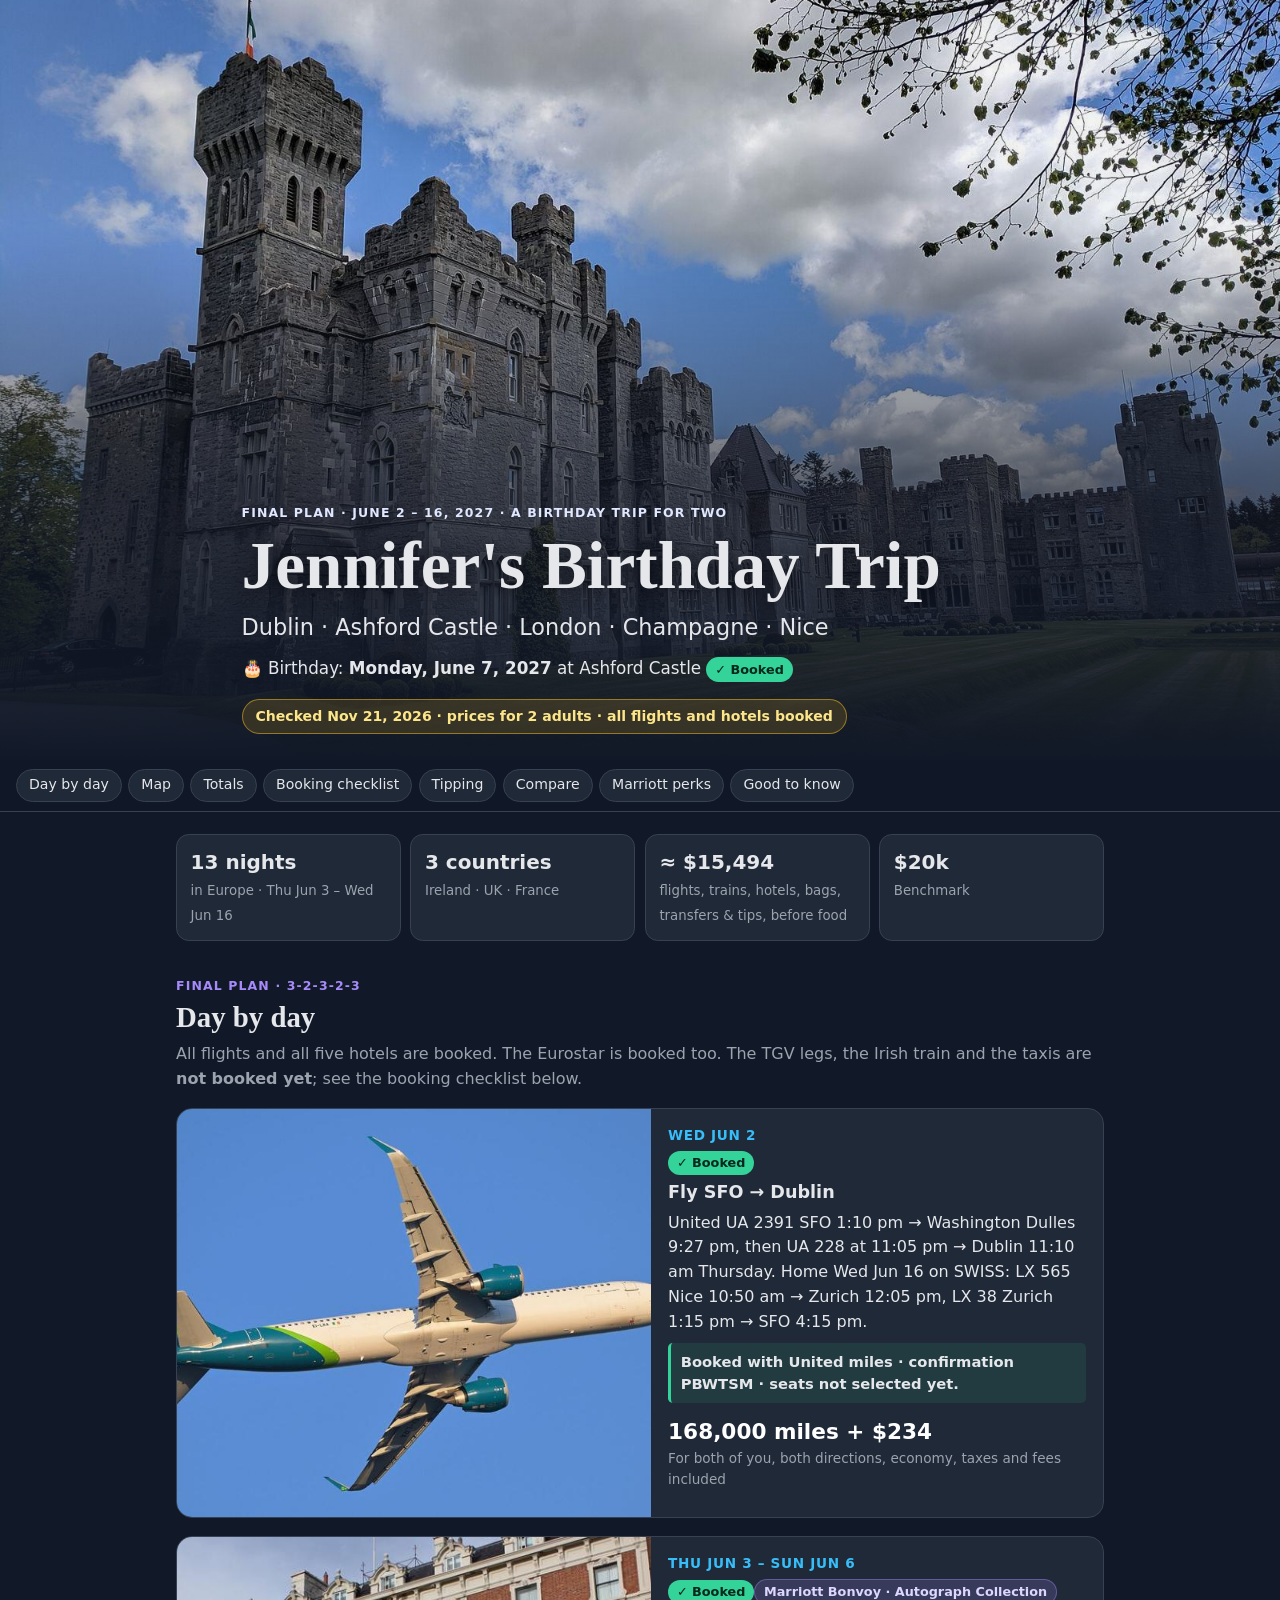
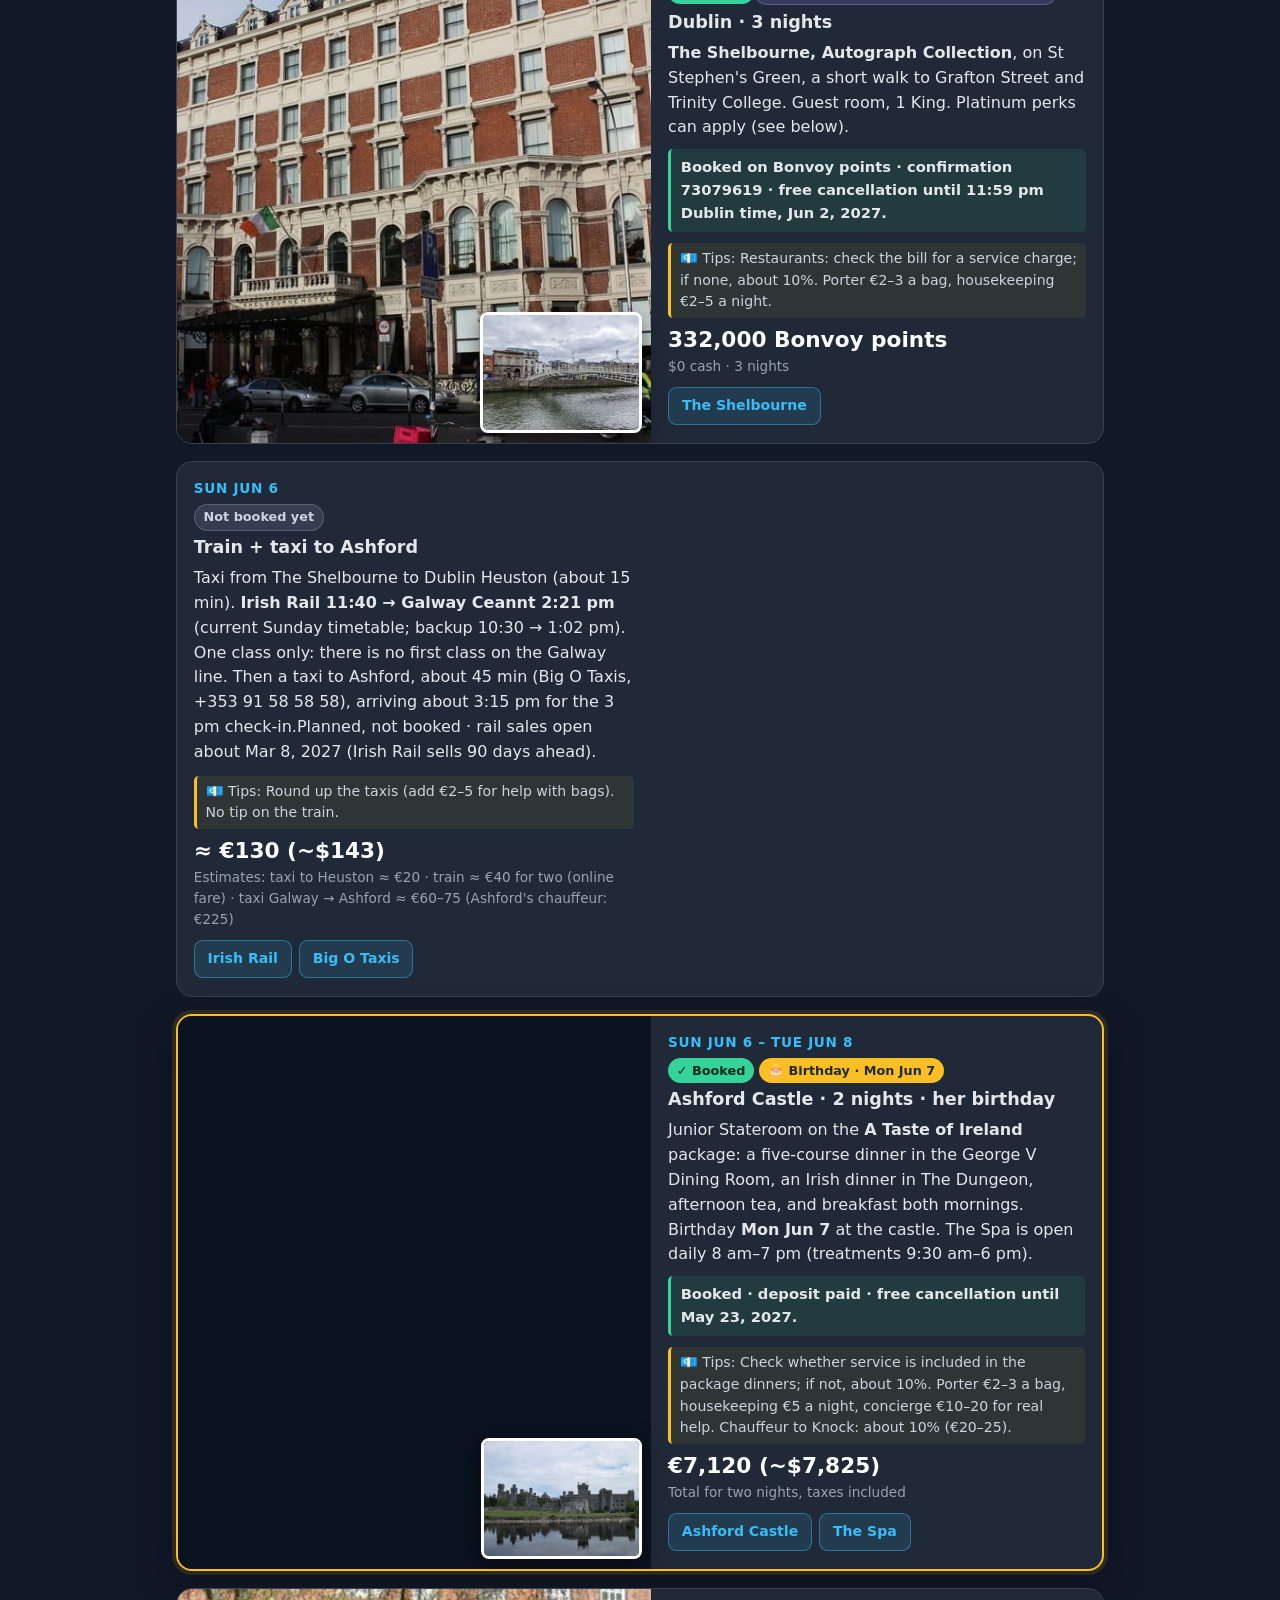
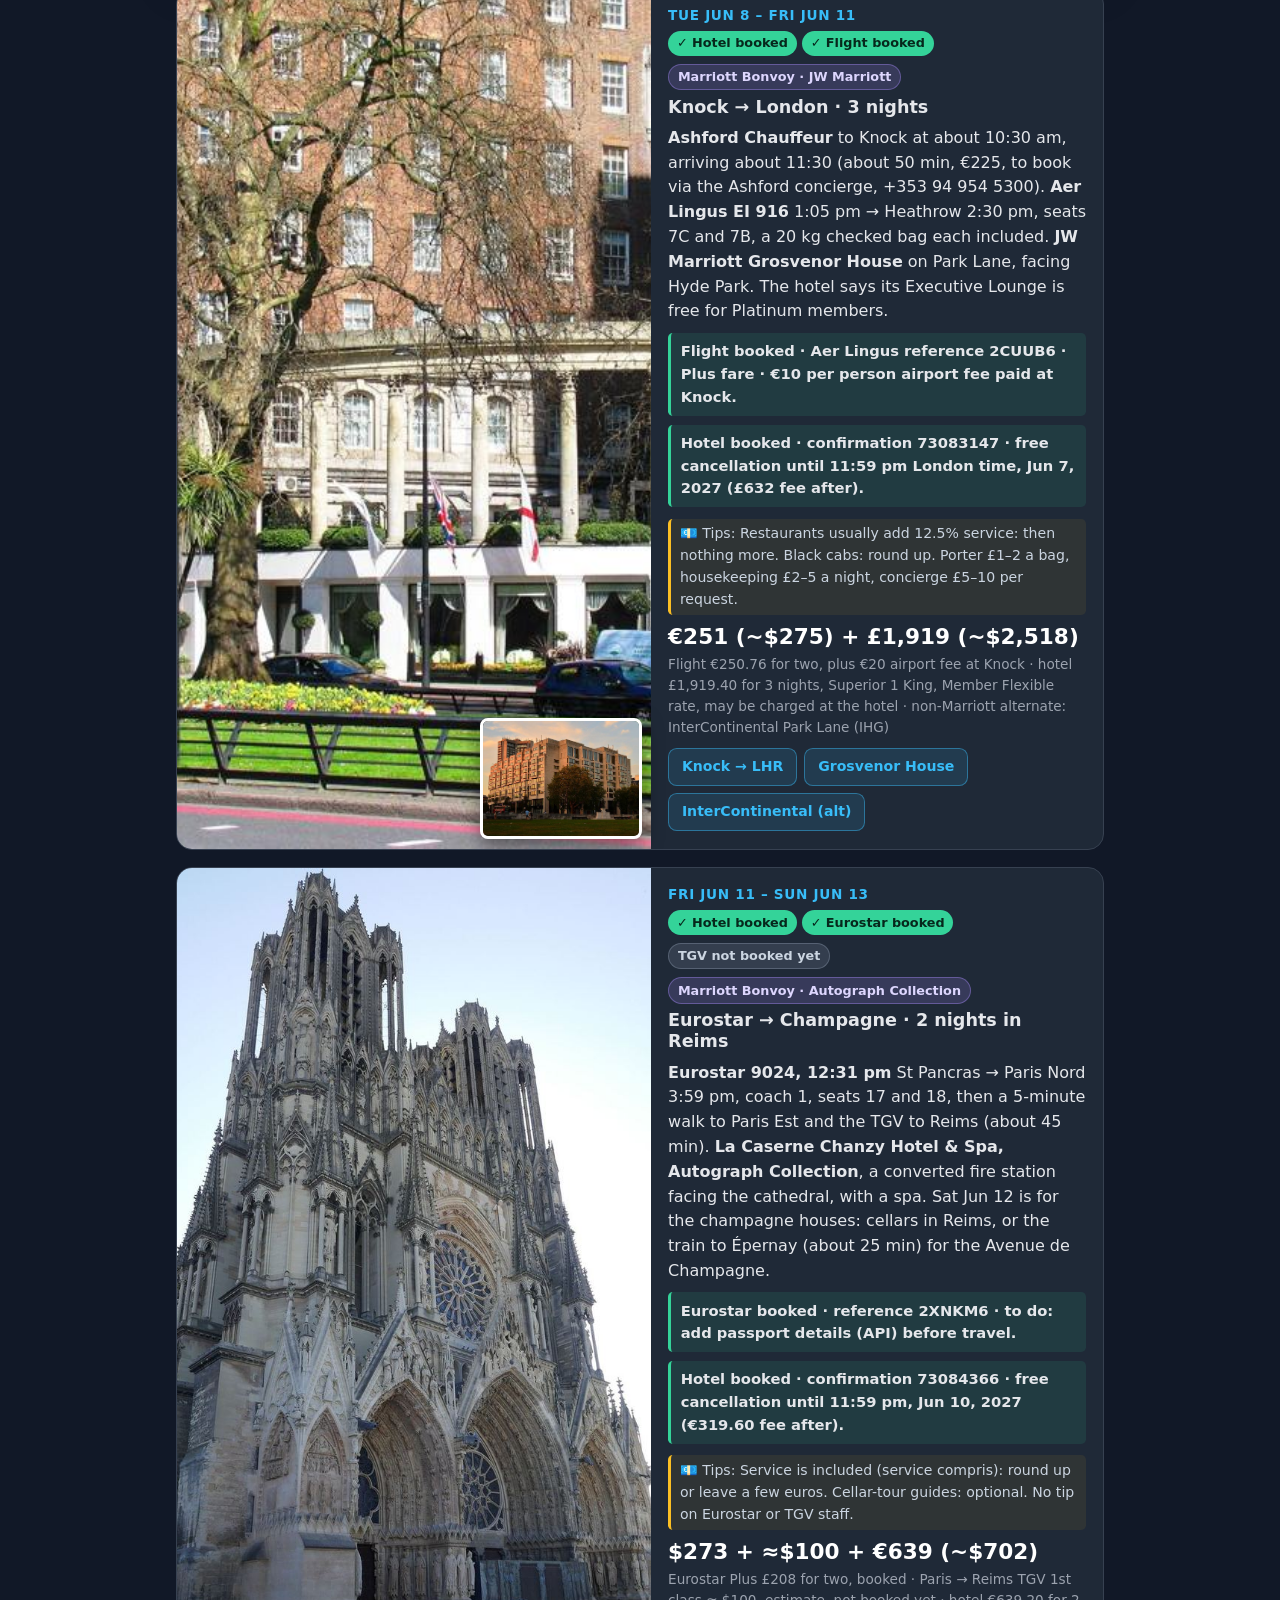
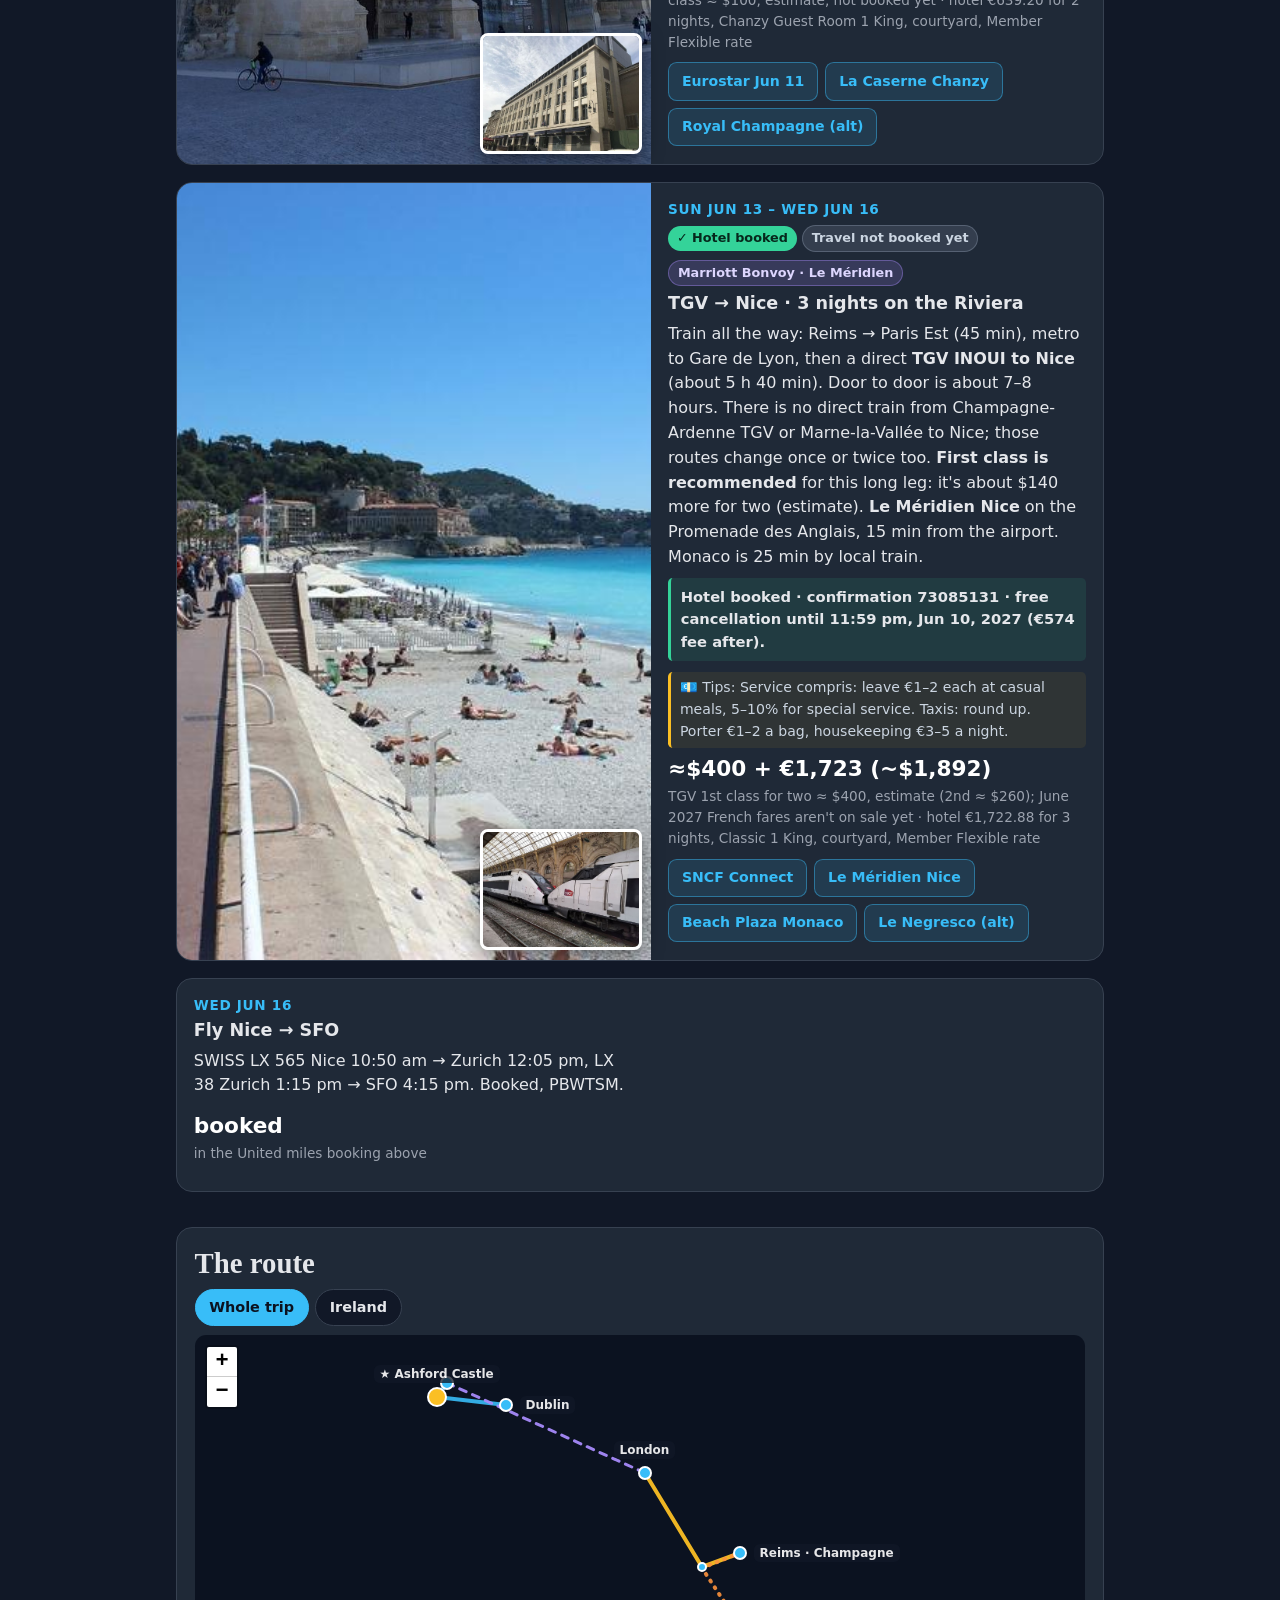
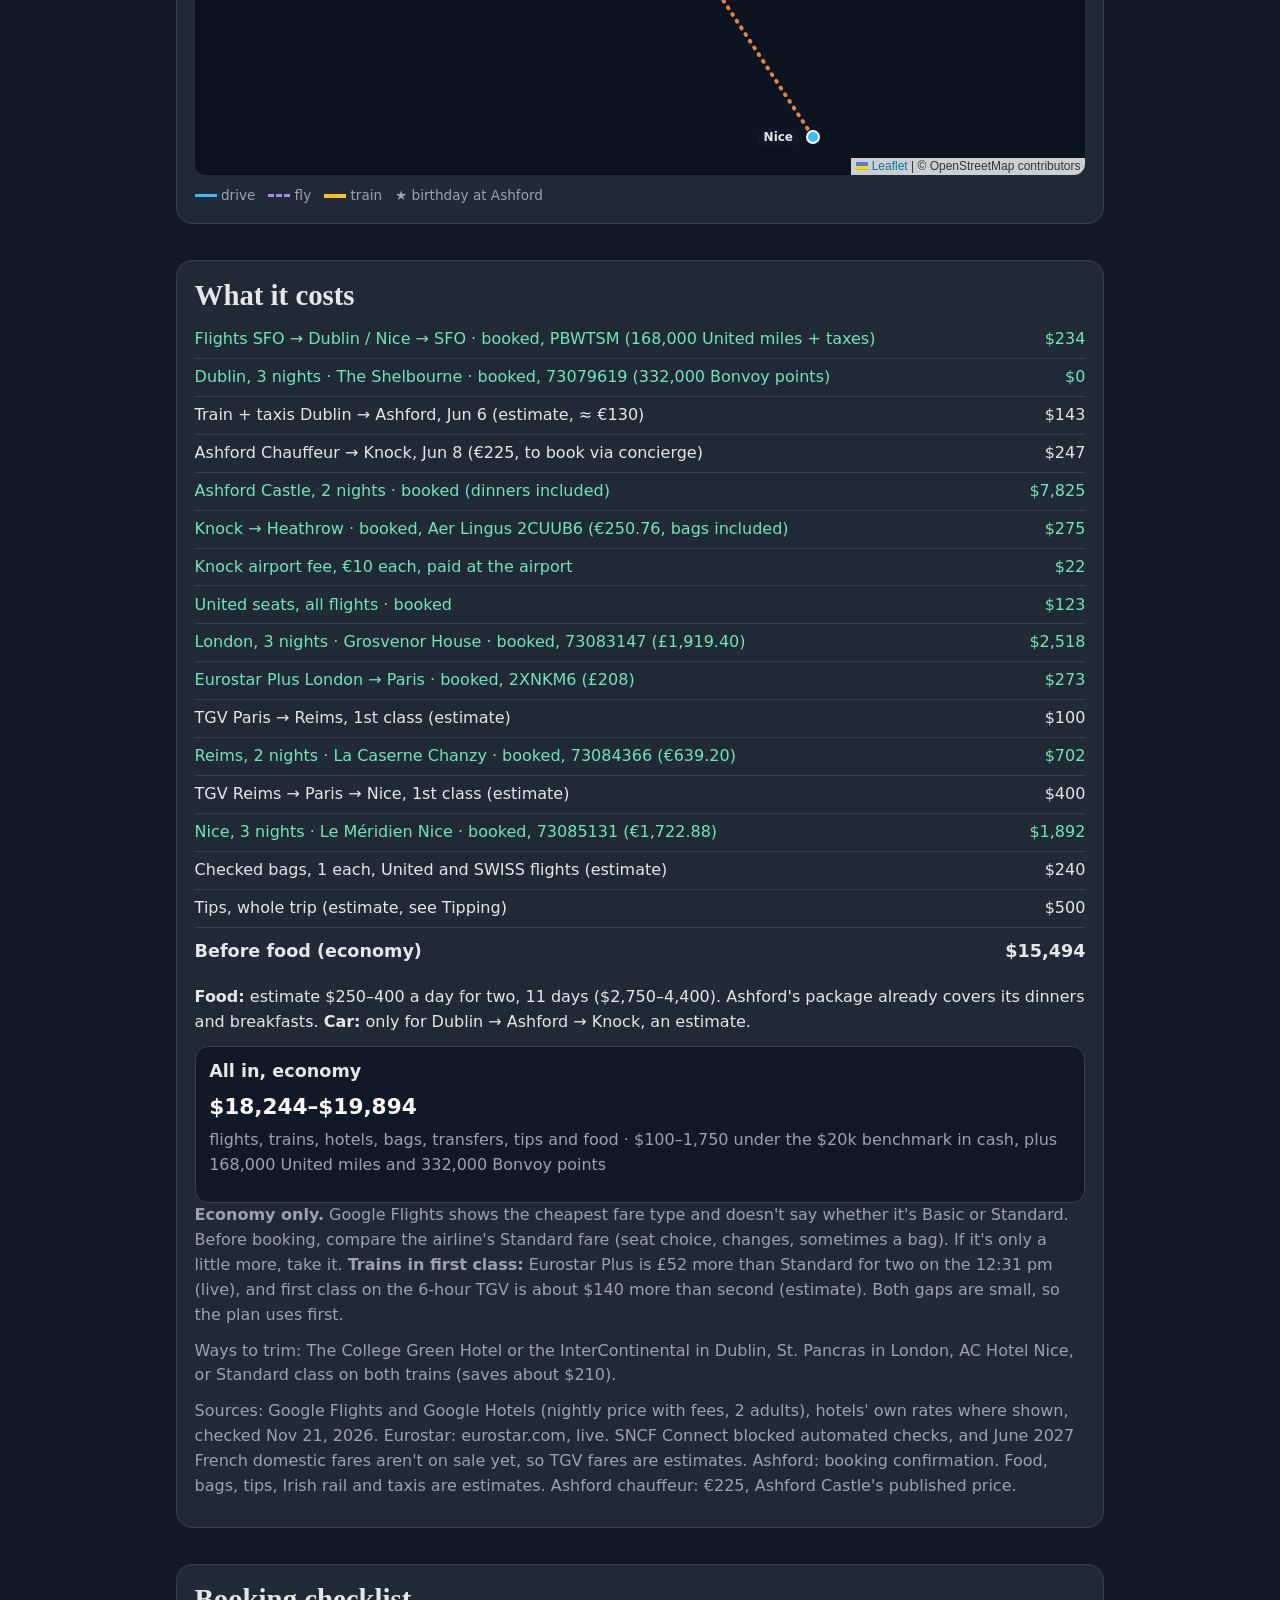
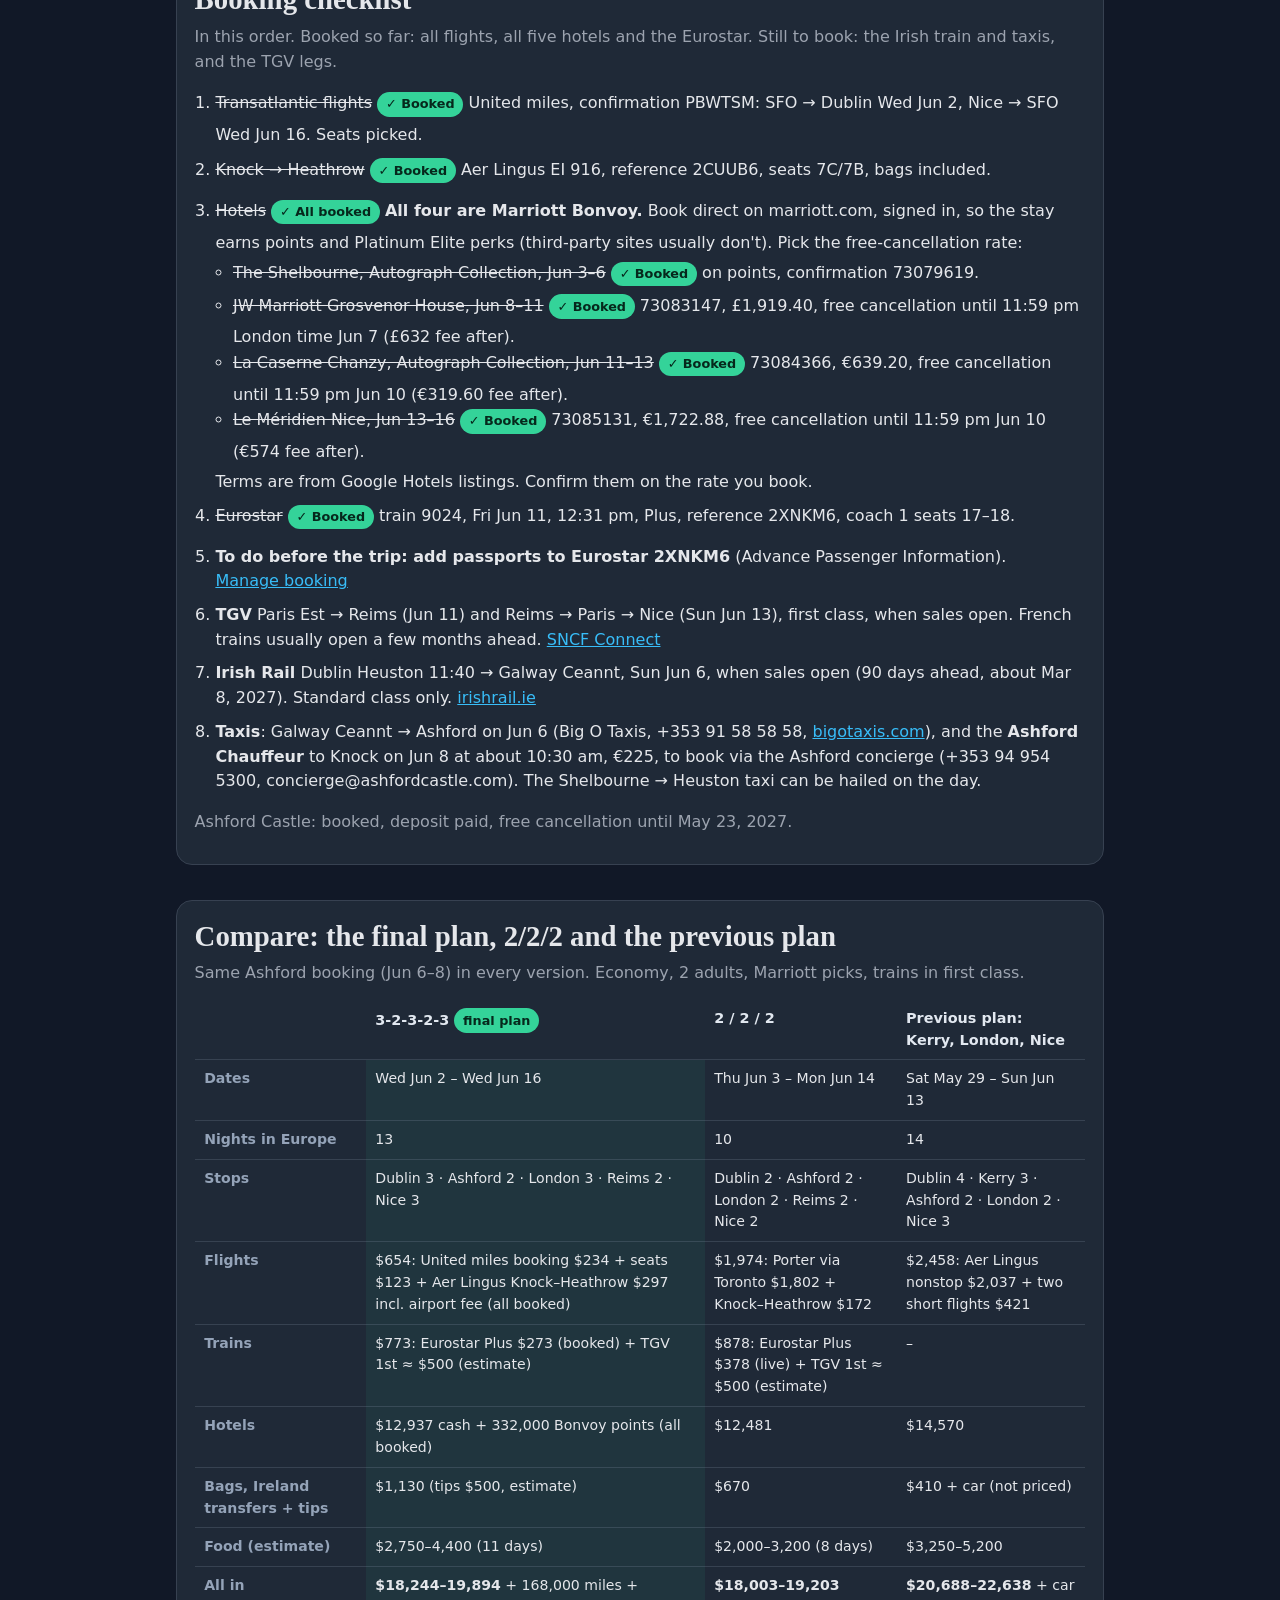
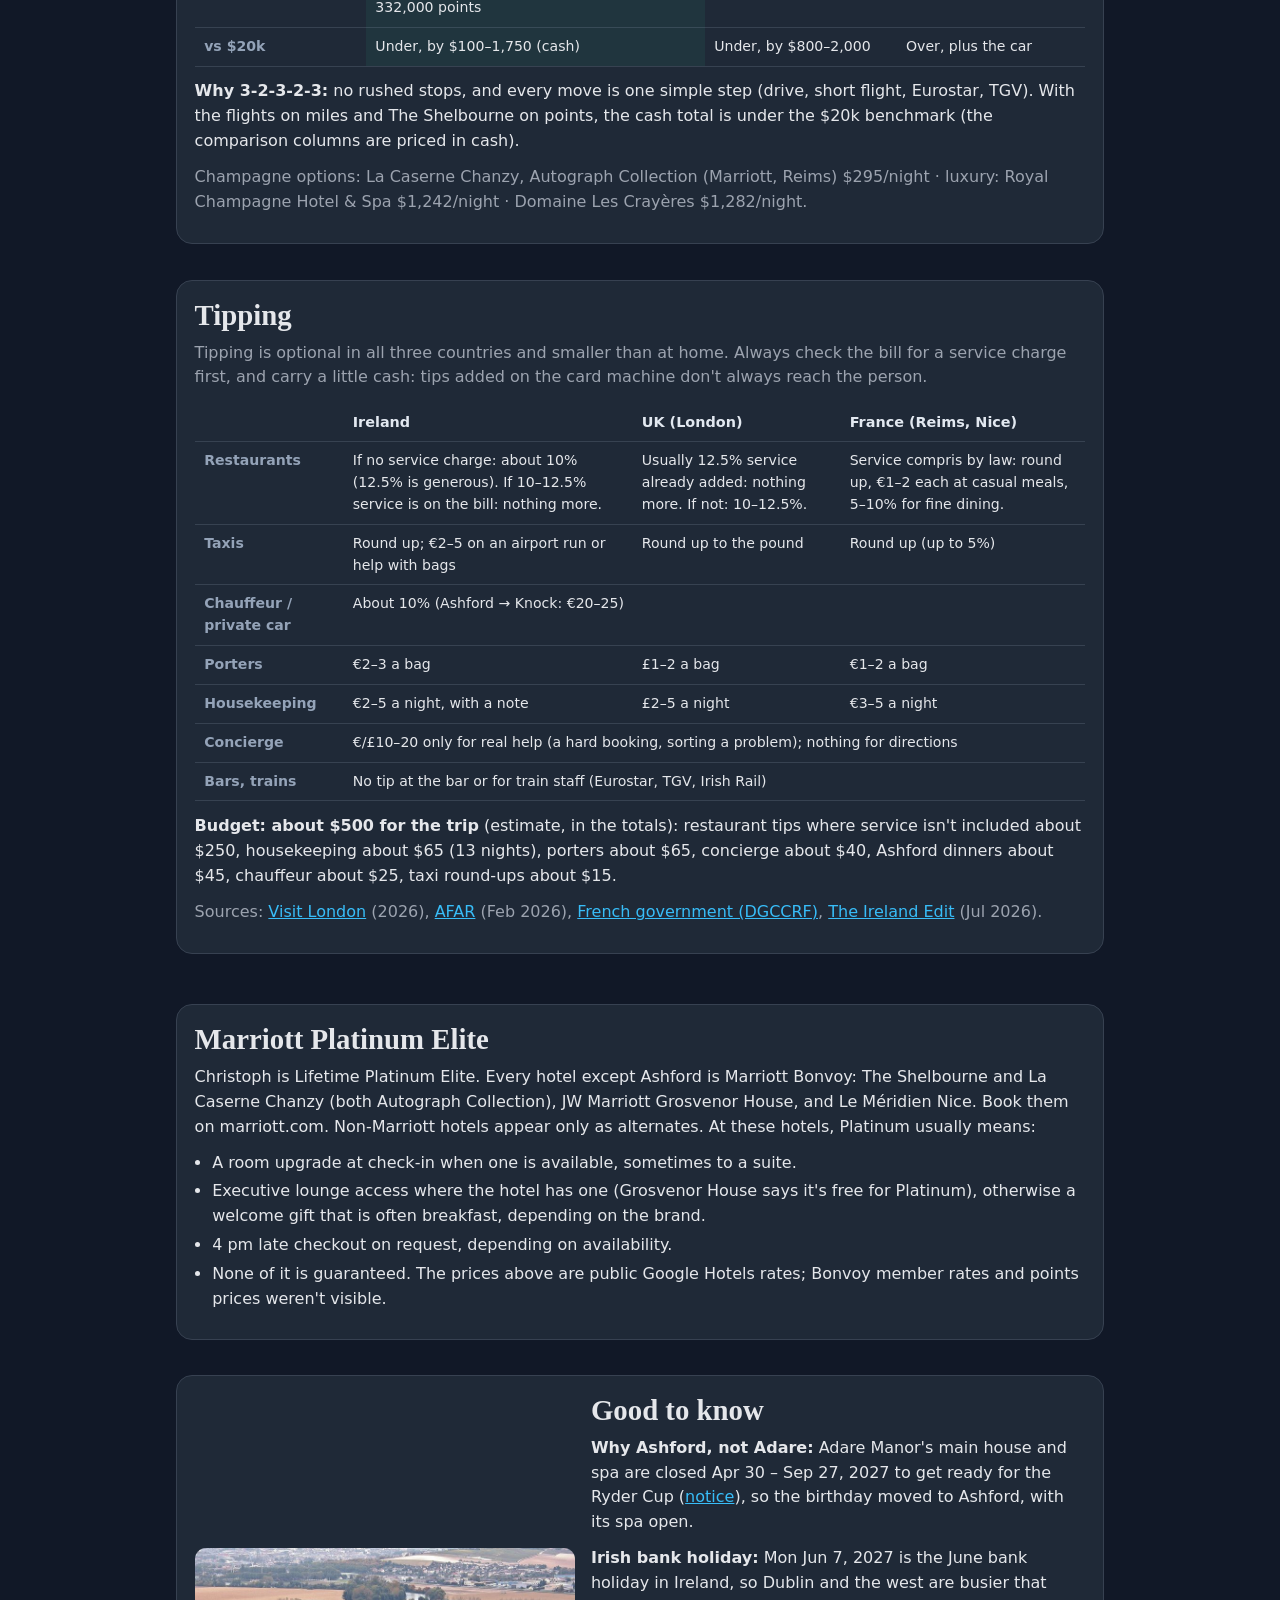
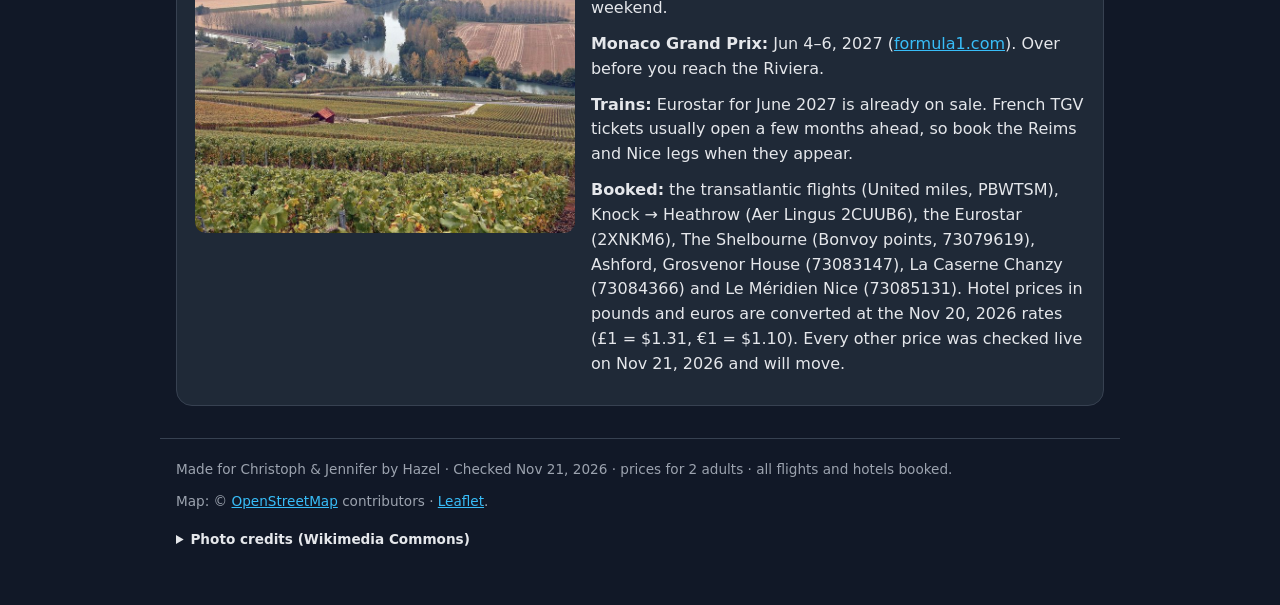
==== commit a8f8eb2f: "Fix mobile overflow in tipping table" ====
--- a/index.html
+++ b/index.html
@@ -12,7 +12,7 @@
 <title>Jenn's Birthday Trip · June 2027</title>
 <link rel="icon" href="data:image/svg+xml,<svg xmlns='http://www.w3.org/2000/svg' viewBox='0 0 100 100'><text y='.9em' font-size='90'>🎂</text></svg>">
 <link rel="stylesheet" href="vendor/leaflet/leaflet.css">
-<link rel="stylesheet" href="style.css?v=19">
+<link rel="stylesheet" href="style.css?v=20">
 </head>
 <body>
 <header class="hero">
@@ -159,6 +159,6 @@
   <p class="muted">Real Commons photos of each hotel or its town, resized for the web.</p></details>
 </footer>
 <script src="vendor/leaflet/leaflet.js" defer></script>
-<script src="map.js?v=19" defer></script>
+<script src="map.js?v=20" defer></script>
 </body>
 </html>
--- a/style.css
+++ b/style.css
@@ -143,3 +143,4 @@
 .check{padding-left:1.3rem;line-height:1.55}.check>li{margin:.55rem 0}.check ul{margin:.3rem 0;padding-left:1.1rem}.check a{white-space:nowrap}
 .badge.mar{background:rgba(167,139,250,.18);color:#ddd6fe;border:1px solid rgba(167,139,250,.4)}
 .tipnote{margin:.5rem 0 0;font-size:.88rem;color:#cbd5e1;border-left:3px solid #fbbf24;padding:.3rem .55rem;background:rgba(251,191,36,.07);border-radius:.3rem}.tipt{min-width:640px}
+#tips{min-width:0;max-width:100%}.tipt td:nth-child(2){background:none}
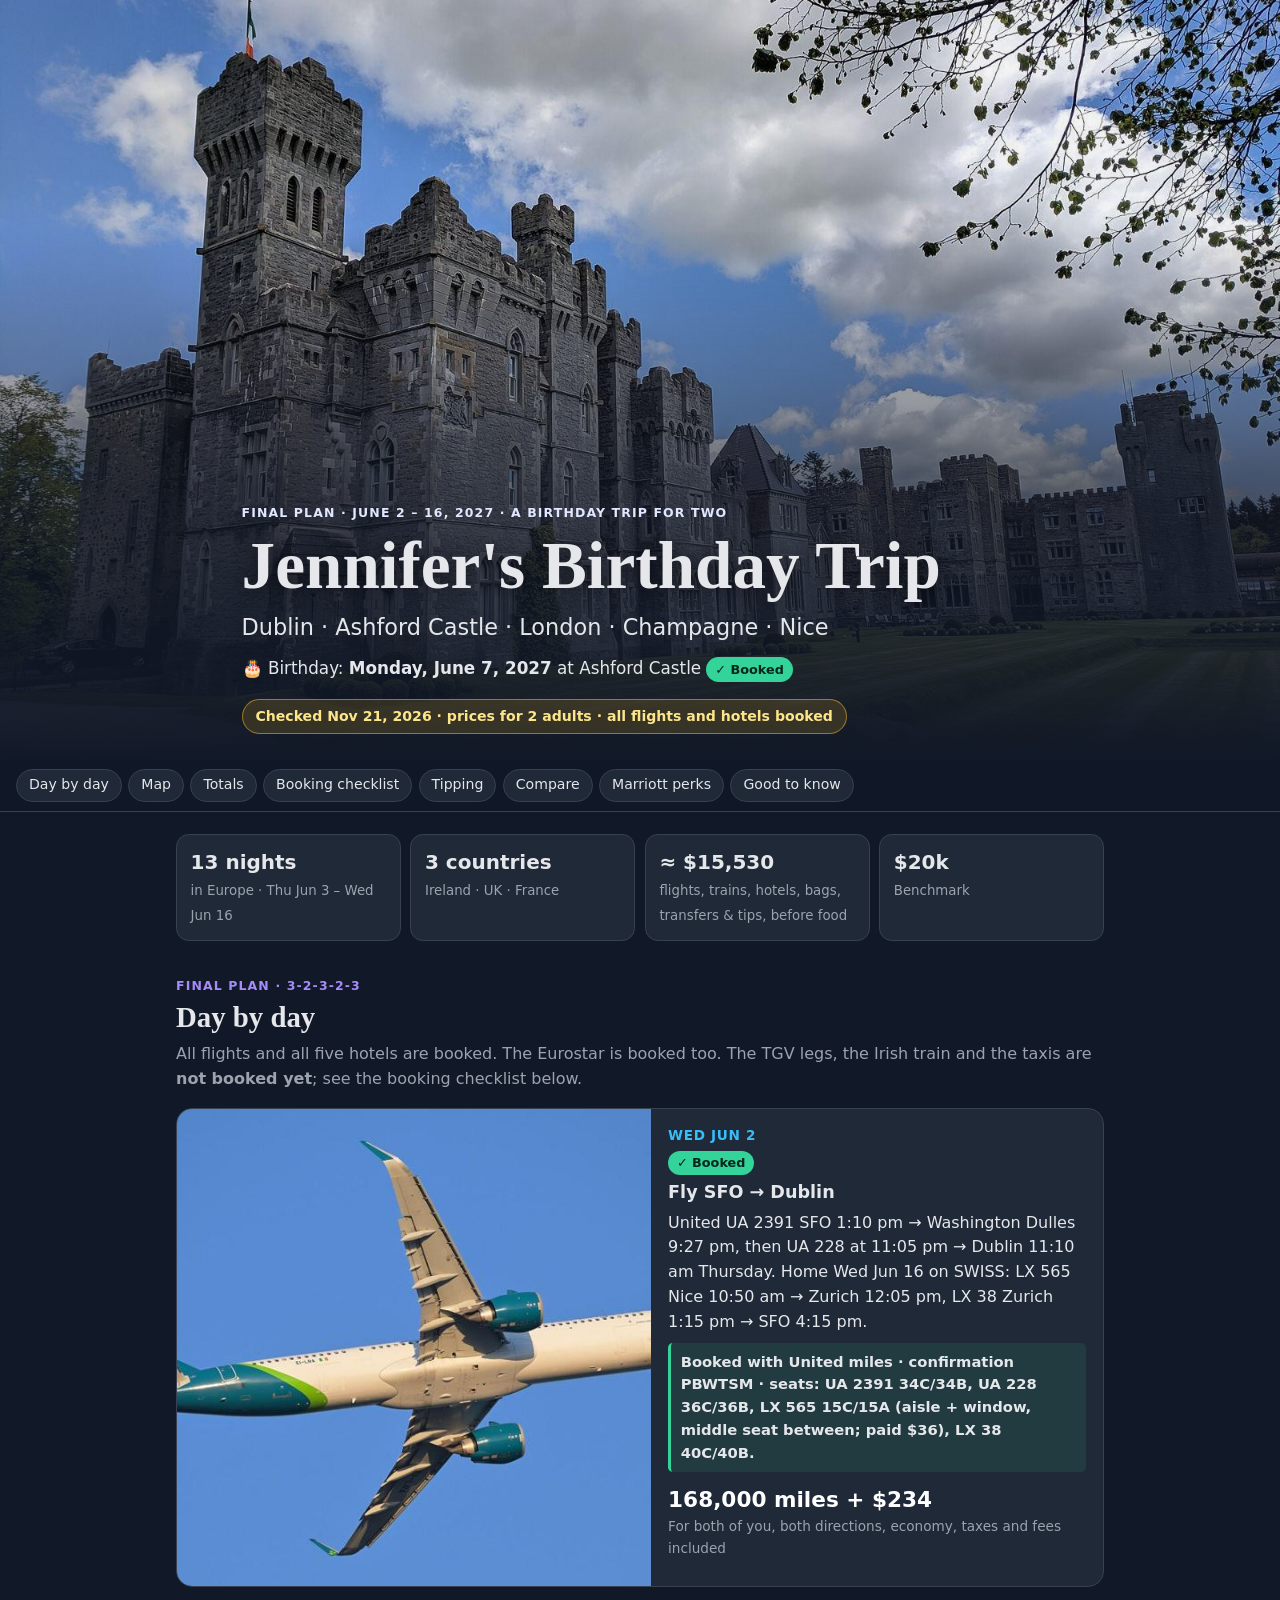
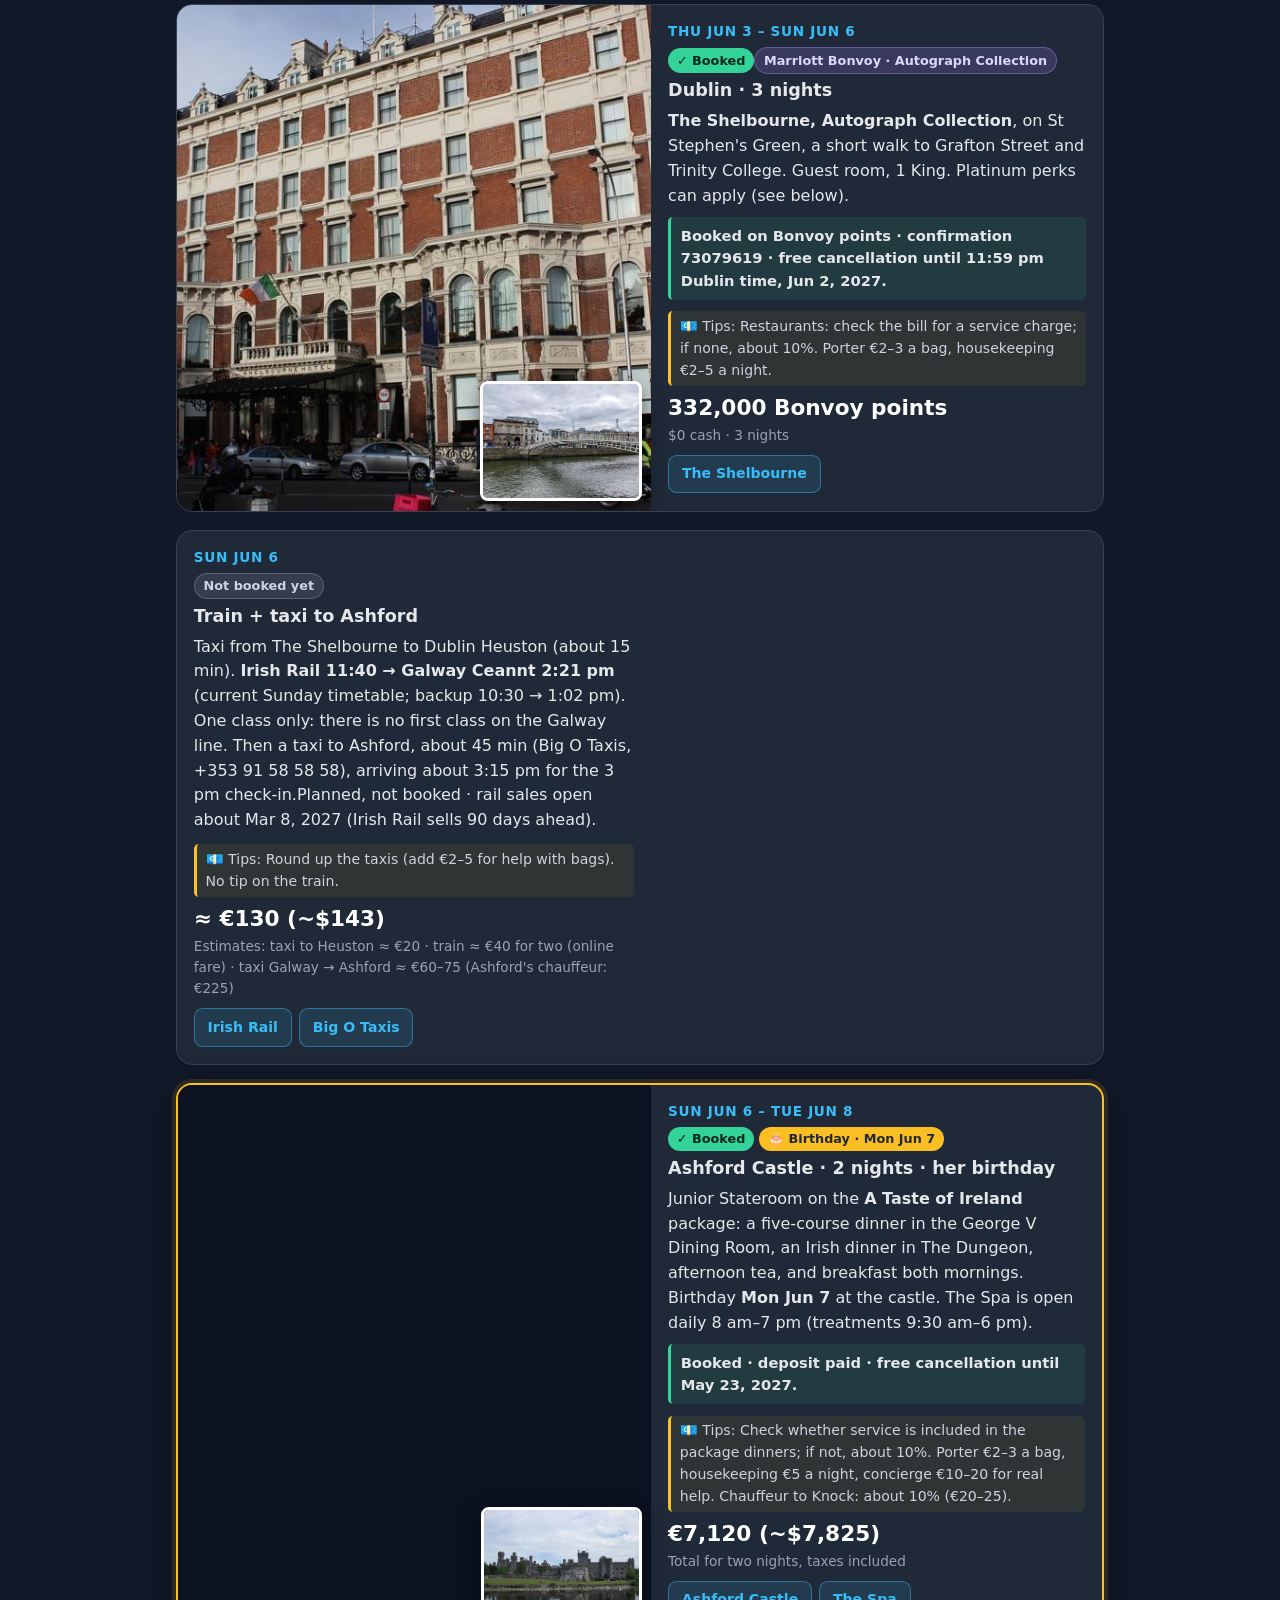
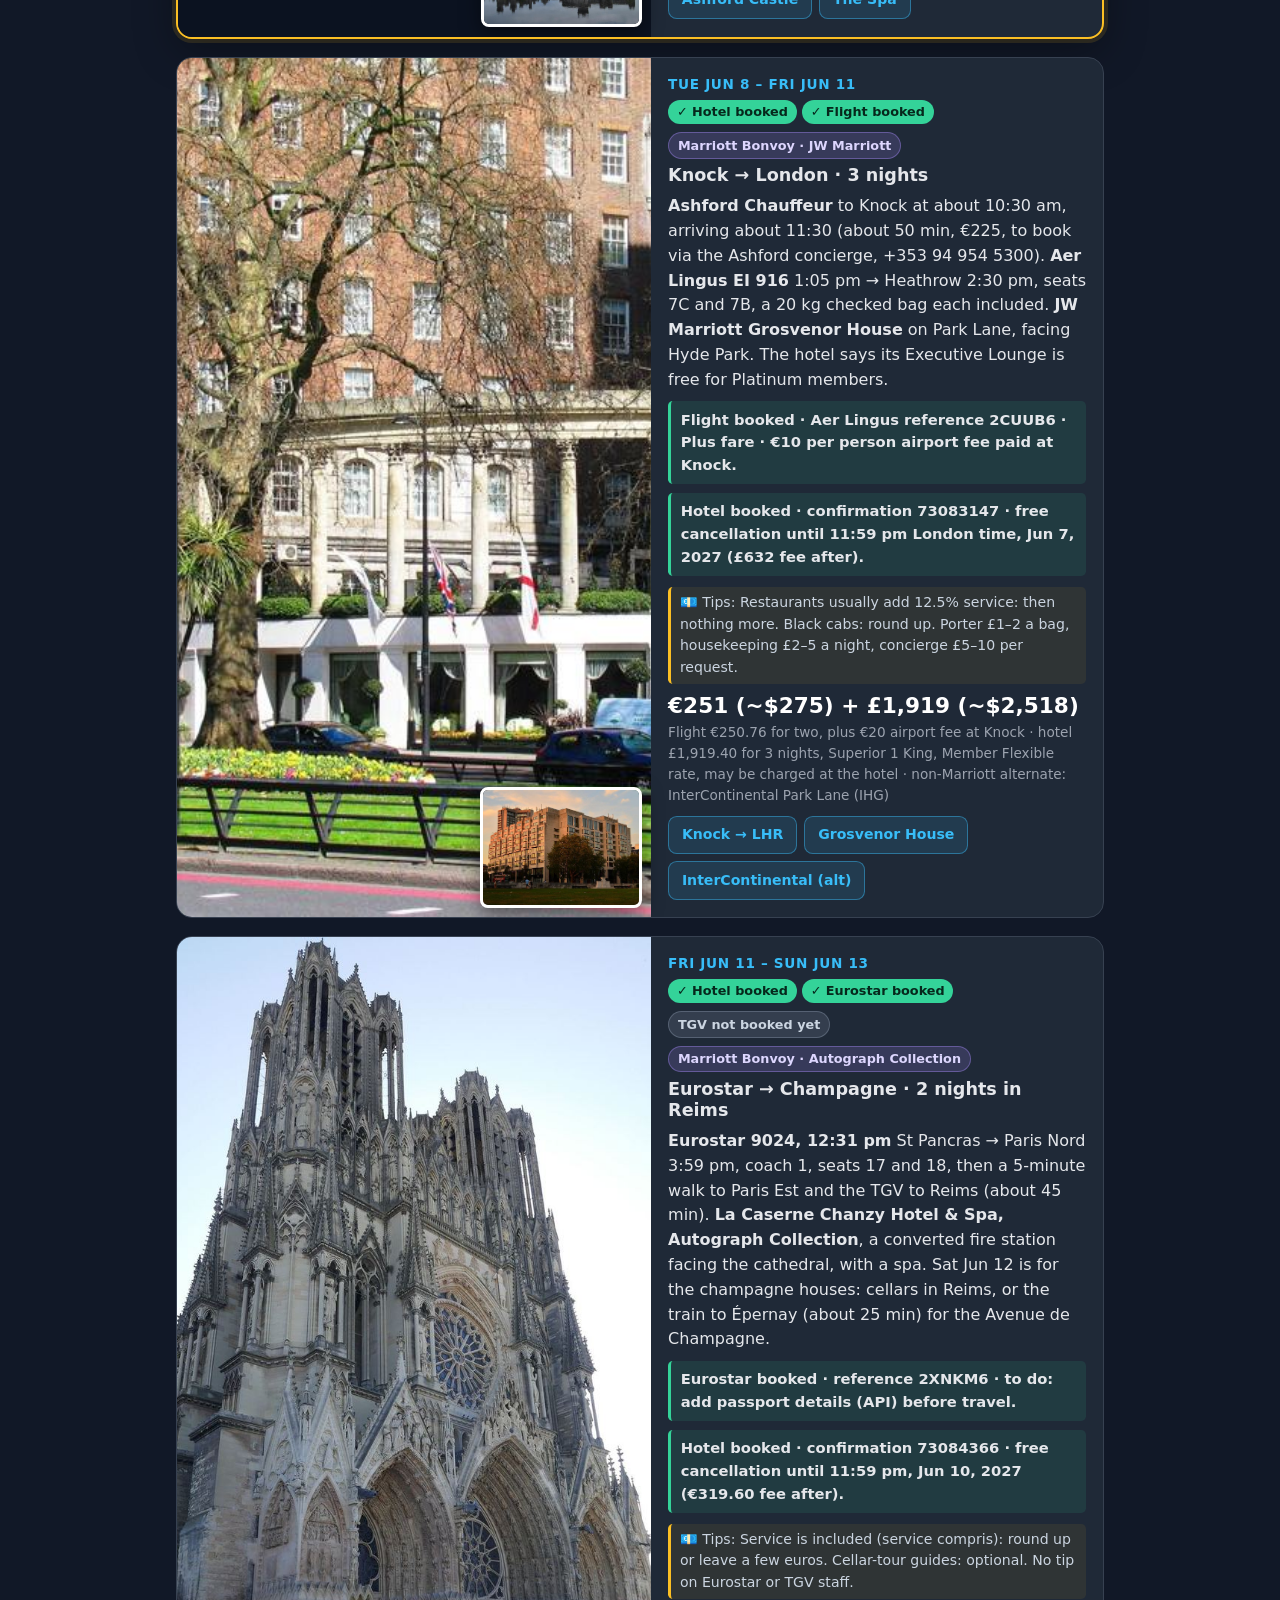
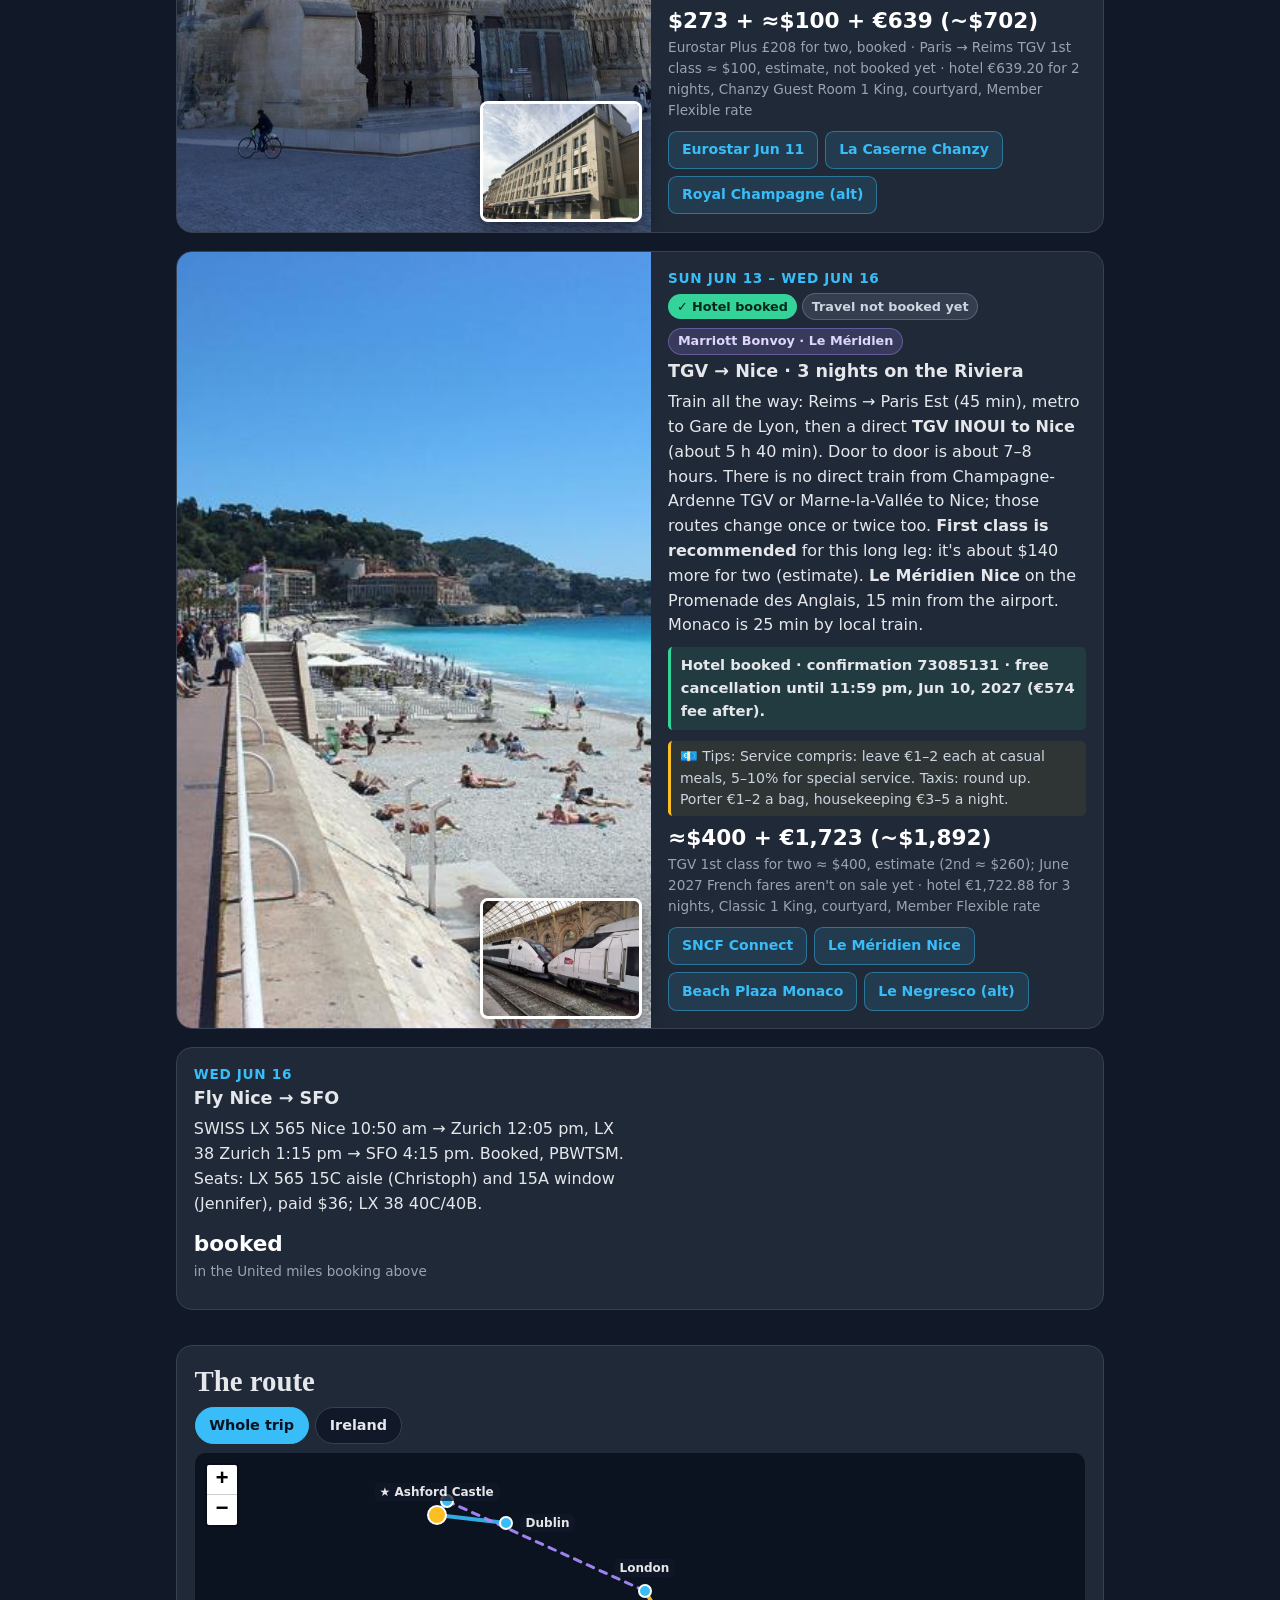
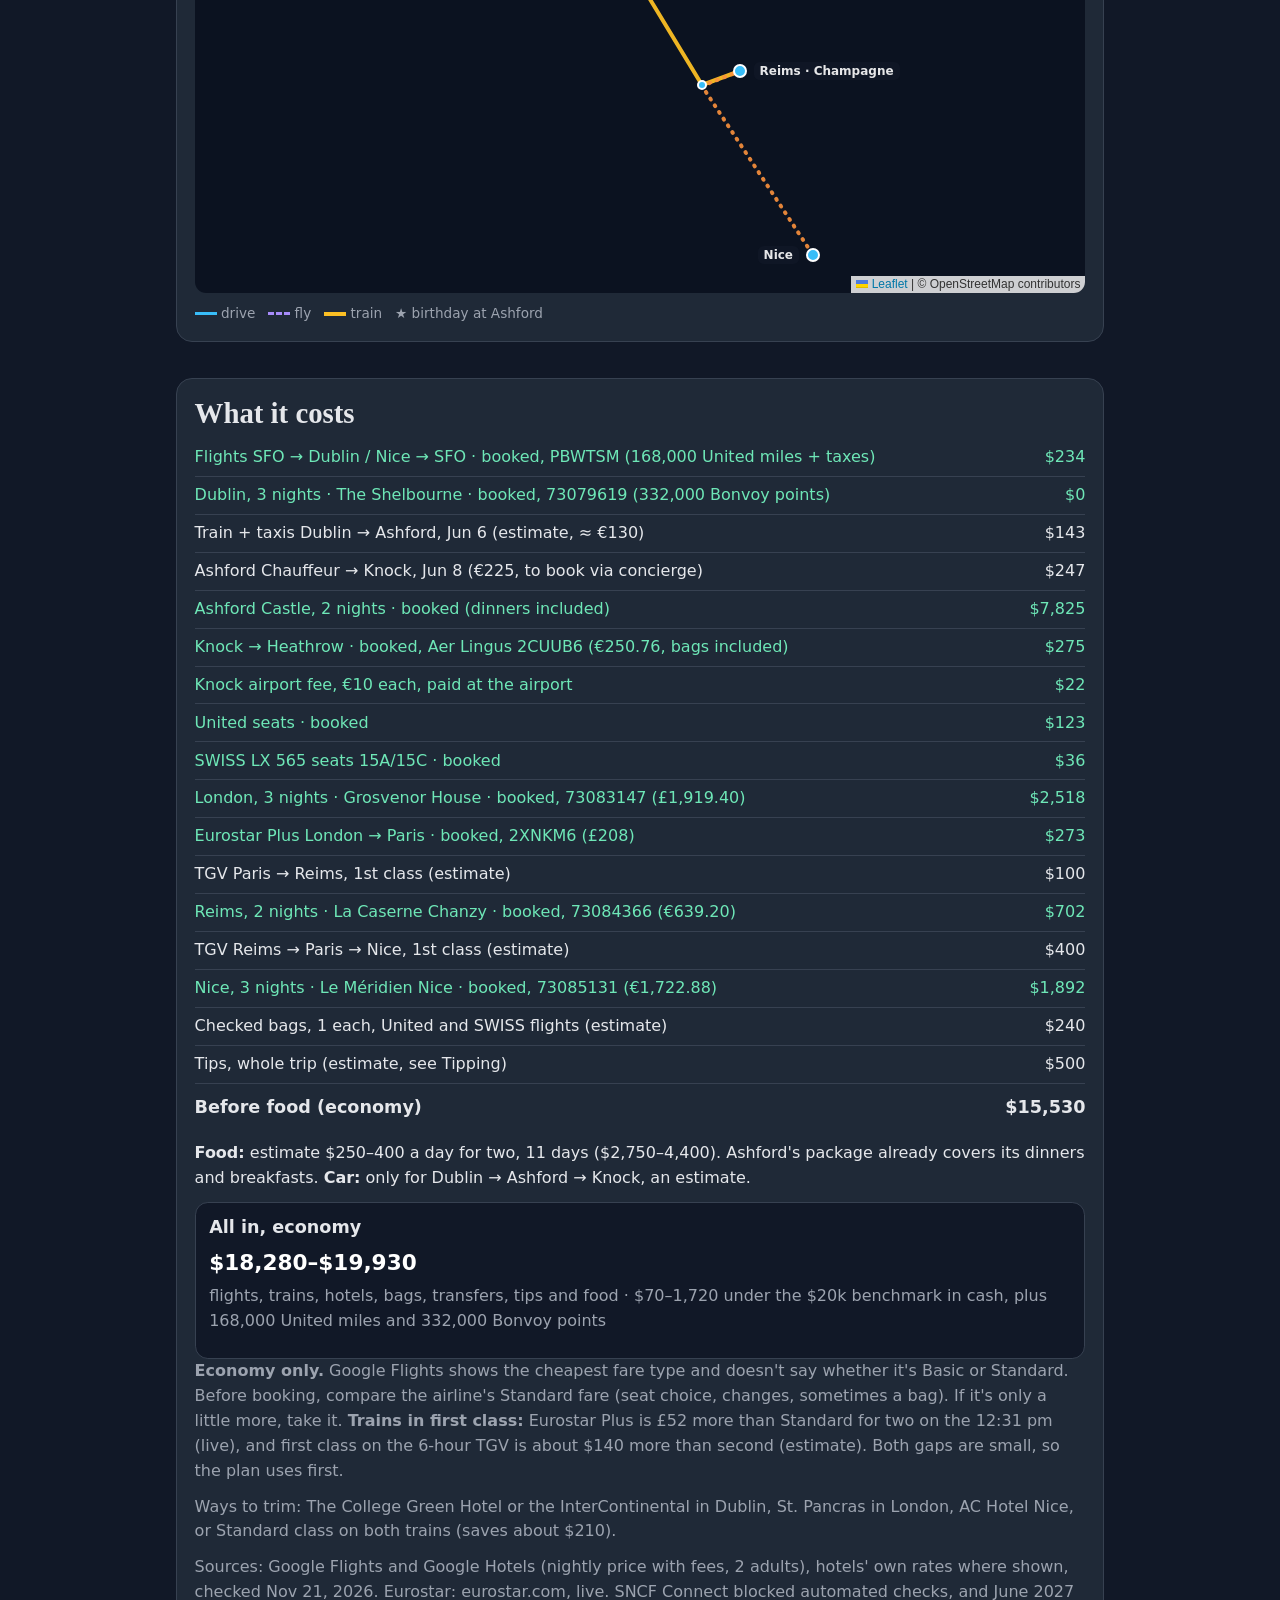
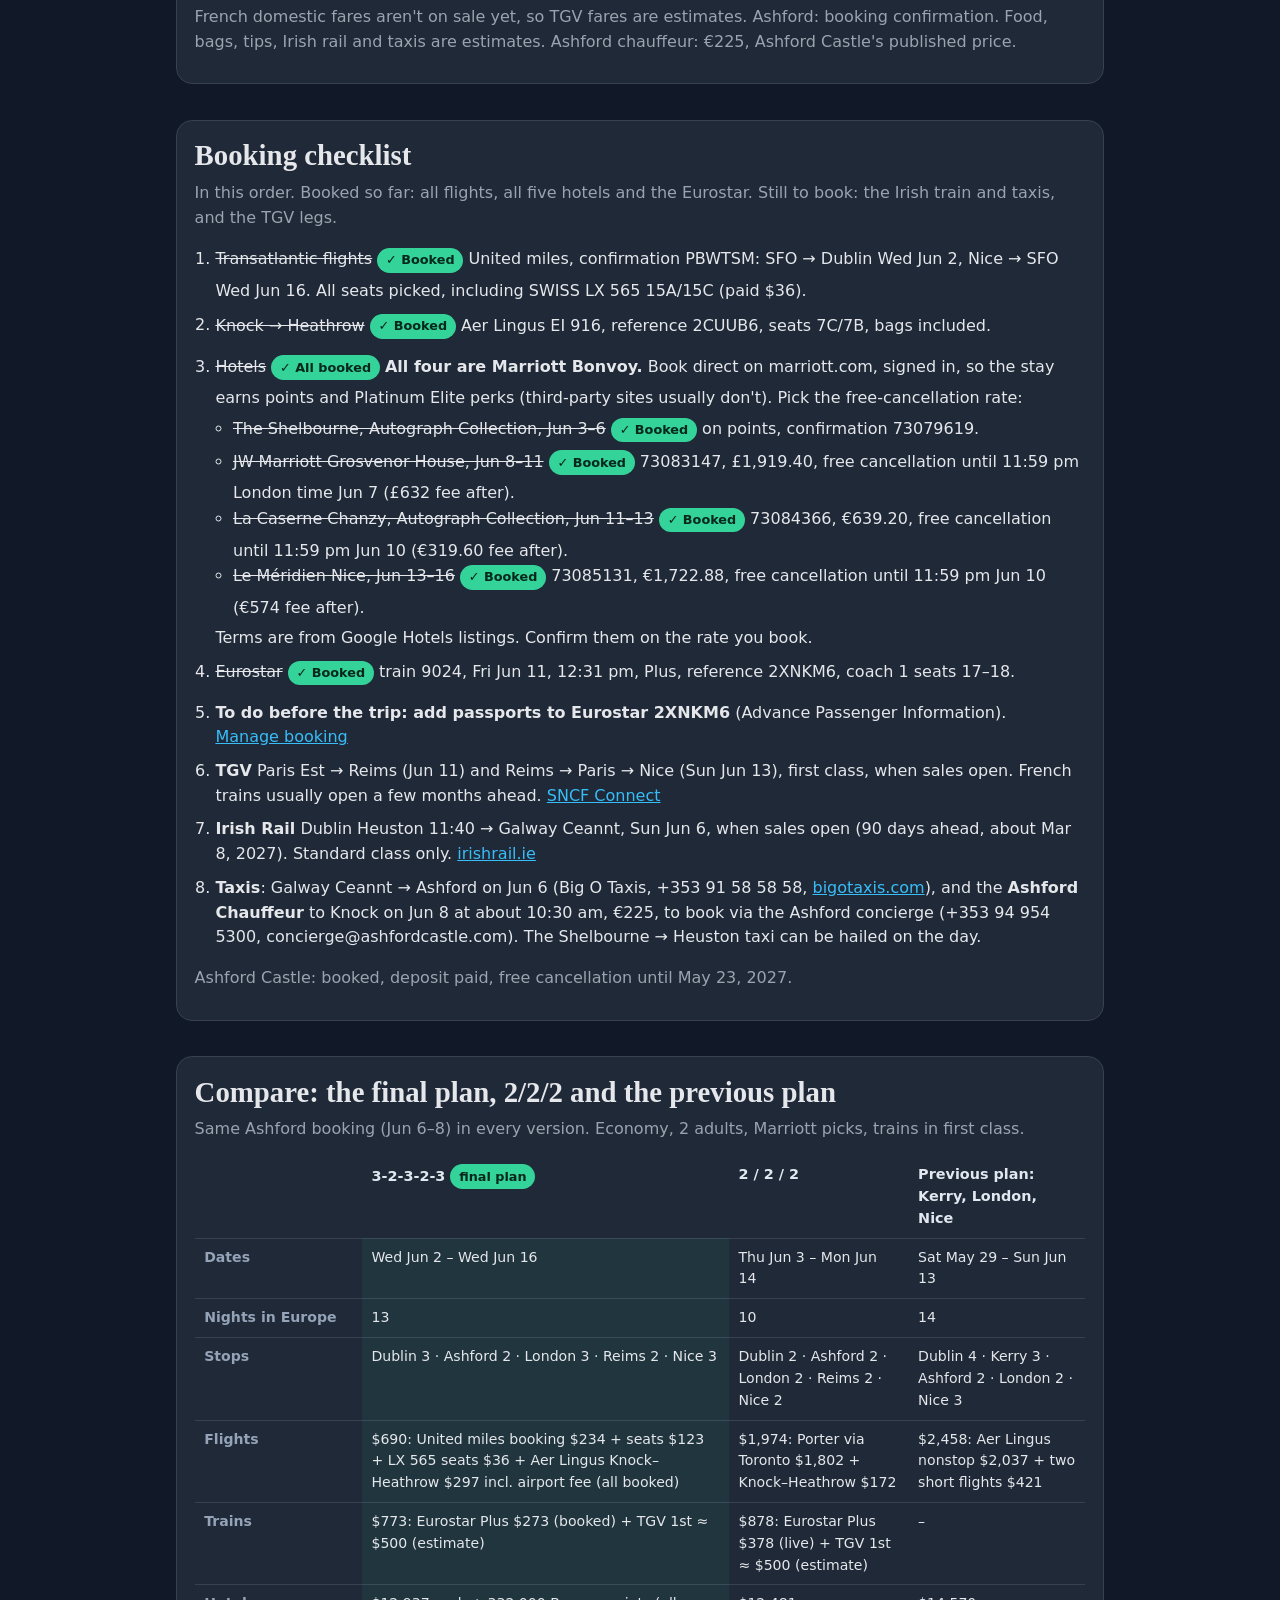
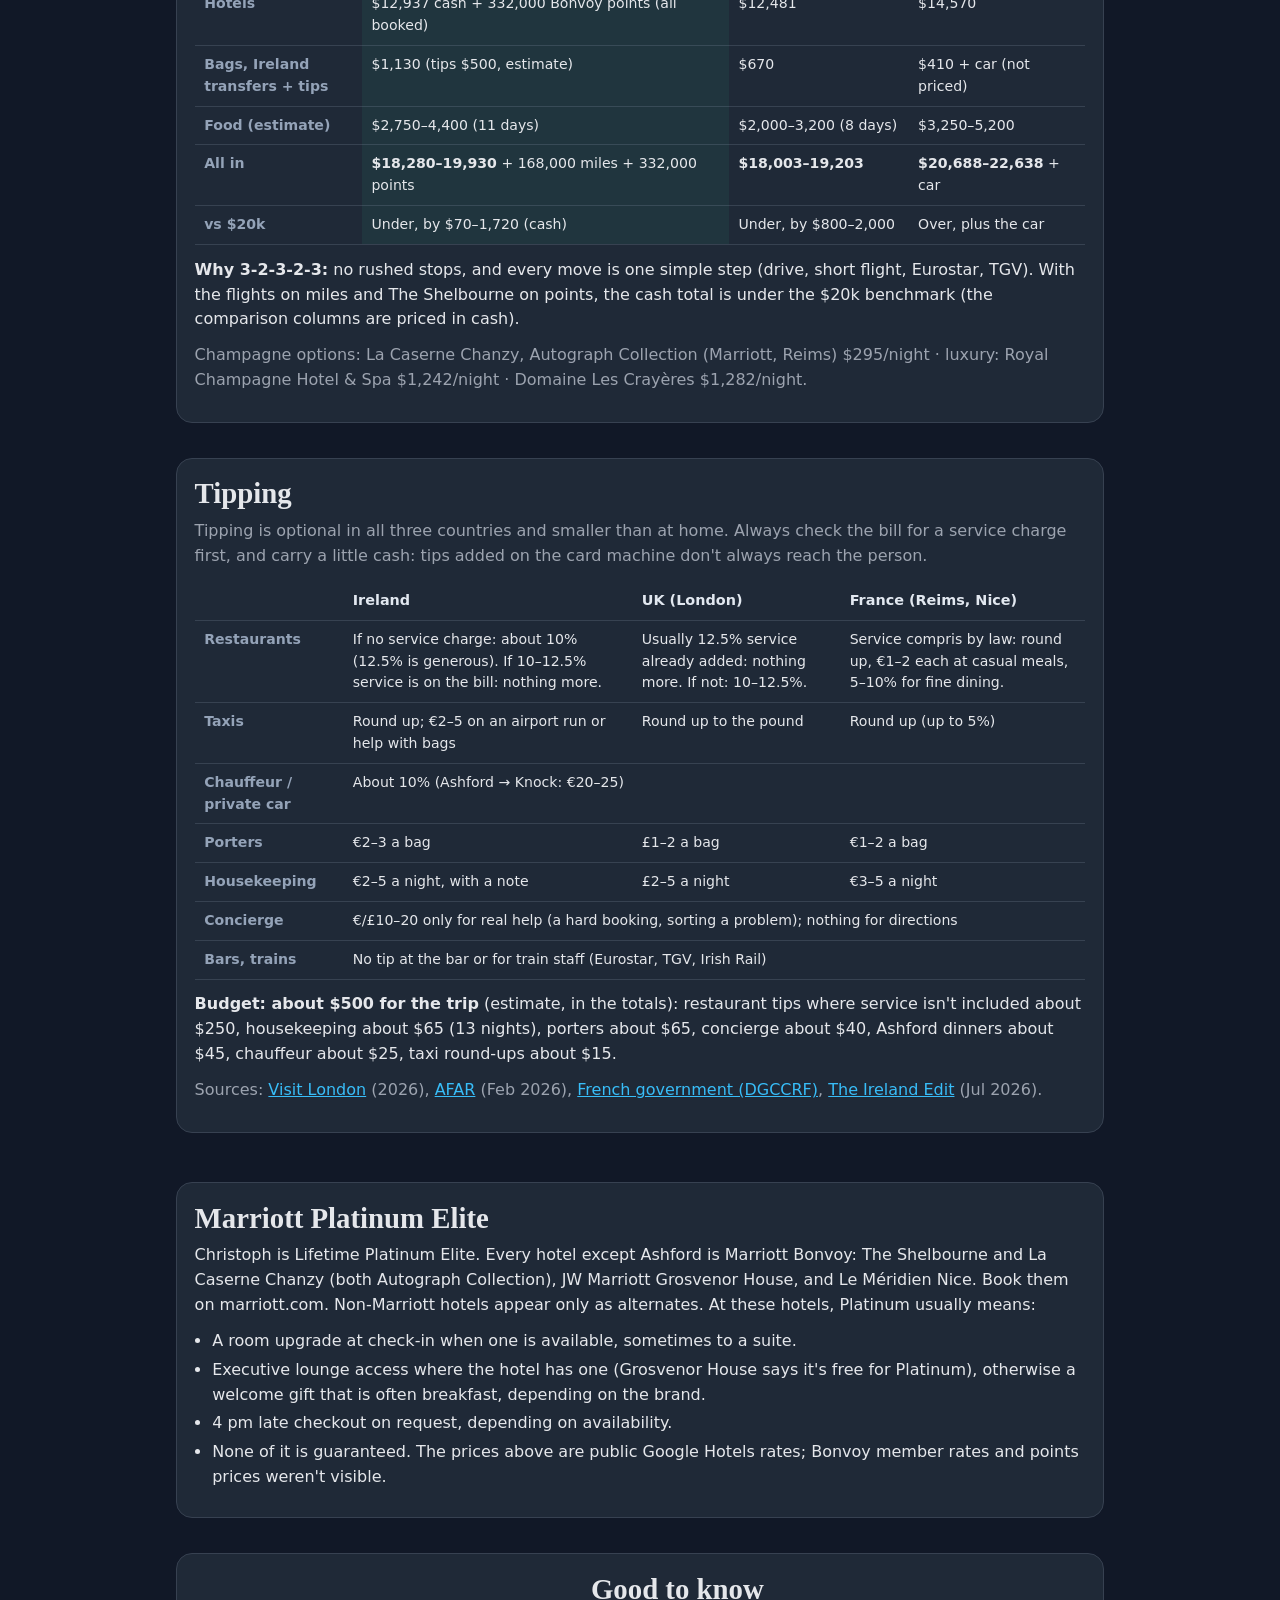
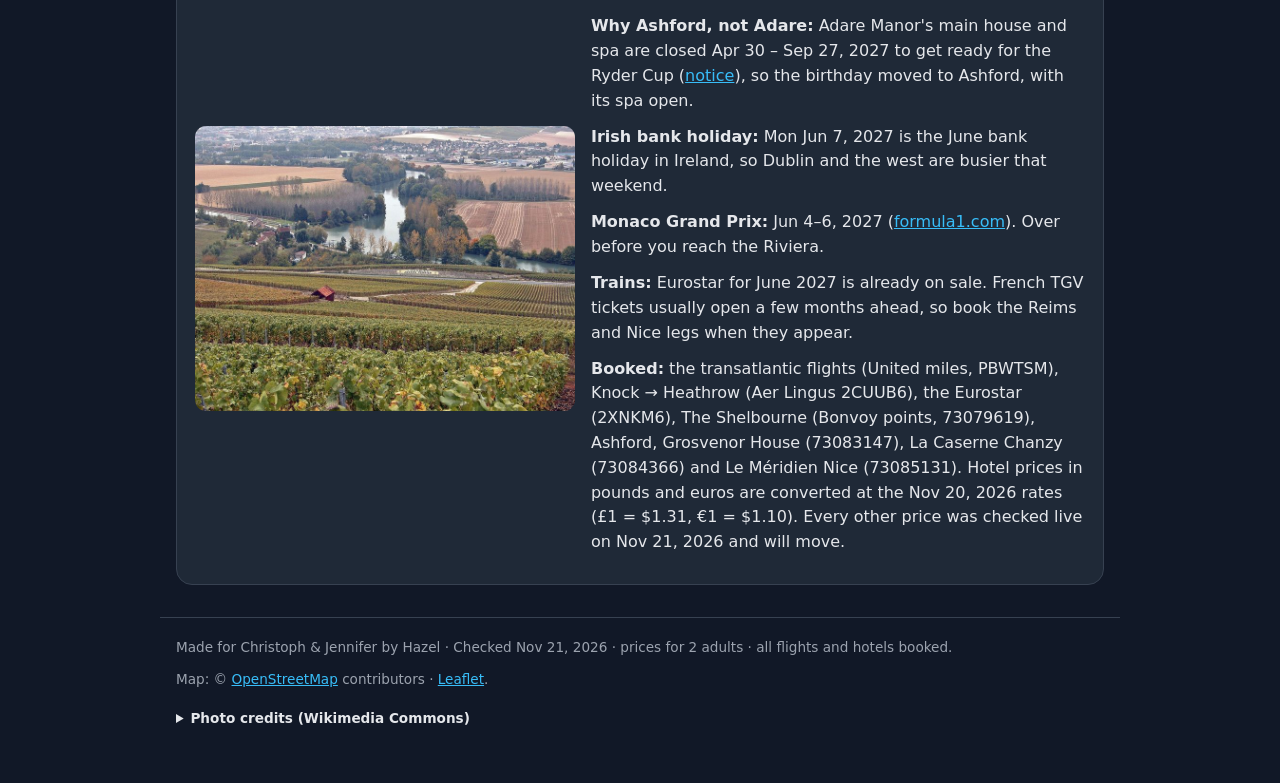
==== commit 50776f5a: "SWISS LX565 seats 15A/15C (+$36)" ====
--- a/index.html
+++ b/index.html
@@ -35,7 +35,7 @@
 <section class="summary">
   <div class="stat"><span>13 nights</span><small>in Europe · Thu Jun 3 – Wed Jun 16</small></div>
   <div class="stat"><span>3 countries</span><small>Ireland · UK · France</small></div>
-  <div class="stat"><span>≈ $15,494</span><small>flights, trains, hotels, bags, transfers &amp; tips, before food</small></div>
+  <div class="stat"><span>≈ $15,530</span><small>flights, trains, hotels, bags, transfers &amp; tips, before food</small></div>
   <div class="stat"><span>$20k</span><small>Benchmark</small></div>
 </section>
 
@@ -44,14 +44,14 @@
   <h2>Day by day</h2>
   <p class="muted">All flights and all five hotels are booked. The Eurostar is booked too. The TGV legs, the Irish train and the taxis are <b>not booked yet</b>; see the booking checklist below.</p>
   <div class="timeline">
-<article class="day"><figure class="media"><img class="" src="images/plane-800.jpg" srcset="images/plane-800.jpg 800w, images/plane-1600.jpg 1600w" sizes="(min-width: 900px) 50vw, 100vw" width="1600" height="1067" alt="Airliner on approach" loading="lazy" decoding="async"></figure><div class="day-body"><p class="date">Wed Jun 2</p><span class="badge booked">✓ Booked</span><h3>Fly SFO → Dublin</h3><p>United UA 2391 SFO 1:10 pm → Washington Dulles 9:27 pm, then UA 228 at 11:05 pm → Dublin 11:10 am Thursday. Home Wed Jun 16 on SWISS: LX 565 Nice 10:50 am → Zurich 12:05 pm, LX 38 Zurich 1:15 pm → SFO 4:15 pm.<span class="okline">Booked with United miles · confirmation PBWTSM · seats not selected yet.</span></p><p class="price">168,000 miles + $234<small>For both of you, both directions, economy, taxes and fees included</small></p><div class="links"></div></div></article>
+<article class="day"><figure class="media"><img class="" src="images/plane-800.jpg" srcset="images/plane-800.jpg 800w, images/plane-1600.jpg 1600w" sizes="(min-width: 900px) 50vw, 100vw" width="1600" height="1067" alt="Airliner on approach" loading="lazy" decoding="async"></figure><div class="day-body"><p class="date">Wed Jun 2</p><span class="badge booked">✓ Booked</span><h3>Fly SFO → Dublin</h3><p>United UA 2391 SFO 1:10 pm → Washington Dulles 9:27 pm, then UA 228 at 11:05 pm → Dublin 11:10 am Thursday. Home Wed Jun 16 on SWISS: LX 565 Nice 10:50 am → Zurich 12:05 pm, LX 38 Zurich 1:15 pm → SFO 4:15 pm.<span class="okline">Booked with United miles · confirmation PBWTSM · seats: UA 2391 34C/34B, UA 228 36C/36B, LX 565 15C/15A (aisle + window, middle seat between; paid $36), LX 38 40C/40B.</span></p><p class="price">168,000 miles + $234<small>For both of you, both directions, economy, taxes and fees included</small></p><div class="links"></div></div></article>
 <article class="day"><figure class="media"><img class="" src="images/shelbourne-800.jpg" srcset="images/shelbourne-800.jpg 800w, images/shelbourne-1600.jpg 1600w" sizes="(min-width: 900px) 50vw, 100vw" width="1600" height="1067" alt="The Shelbourne, St Stephen&#x27;s Green, Dublin" loading="lazy" decoding="async"><div class="inset"><img class="" src="images/dublin-800.jpg" srcset="images/dublin-800.jpg 800w, images/dublin-1600.jpg 1600w" sizes="200px" width="1600" height="1200" alt="Ha&#x27;penny Bridge, Dublin" loading="lazy" decoding="async"></div></figure><div class="day-body"><p class="date">Thu Jun 3 – Sun Jun 6</p><span class="badge booked">✓ Booked</span><span class="badge mar">Marriott Bonvoy · Autograph Collection</span><h3>Dublin · 3 nights</h3><p><b>The Shelbourne, Autograph Collection</b>, on St Stephen's Green, a short walk to Grafton Street and Trinity College. Guest room, 1 King. Platinum perks can apply (see below).<span class="okline">Booked on Bonvoy points · confirmation 73079619 · free cancellation until 11:59 pm Dublin time, Jun 2, 2027.</span></p><p class="tipnote">💶 Tips: Restaurants: check the bill for a service charge; if none, about 10%. Porter €2–3 a bag, housekeeping €2–5 a night.</p><p class="price">332,000 Bonvoy points<small>$0 cash · 3 nights</small></p><div class="links"><a class="btn" href="https://www.marriott.com/en-us/hotels/dubdt-the-shelbourne-autograph-collection/overview/" target="_blank" rel="noopener">The Shelbourne</a></div></div></article>
 <article class="day"><div class="day-body"><p class="date">Sun Jun 6</p><span class="badge todo">Not booked yet</span><h3>Train + taxi to Ashford</h3><p>Taxi from The Shelbourne to Dublin Heuston (about 15 min). <b>Irish Rail 11:40 → Galway Ceannt 2:21 pm</b> (current Sunday timetable; backup 10:30 → 1:02 pm). One class only: there is no first class on the Galway line. Then a taxi to Ashford, about 45 min (Big O Taxis, +353 91 58 58 58), arriving about 3:15 pm for the 3 pm check-in.<span class="todo">Planned, not booked · rail sales open about Mar 8, 2027 (Irish Rail sells 90 days ahead).</span></p><p class="tipnote">💶 Tips: Round up the taxis (add €2–5 for help with bags). No tip on the train.</p><p class="price">≈ €130 (~$143)<small>Estimates: taxi to Heuston ≈ €20 · train ≈ €40 for two (online fare) · taxi Galway → Ashford ≈ €60–75 (Ashford's chauffeur: €225)</small></p><div class="links"><a class="btn" href="https://www.irishrail.ie/en-ie/" target="_blank" rel="noopener">Irish Rail</a><a class="btn" href="https://bigotaxis.com/" target="_blank" rel="noopener">Big O Taxis</a></div></div></article>
 <article class="day star"><figure class="media"><img class="" src="images/ashford2-800.jpg" srcset="images/ashford2-800.jpg 800w, images/ashford2-1600.jpg 1600w" sizes="(min-width: 900px) 50vw, 100vw" width="1600" height="1200" alt="Ashford Castle, Cong, County Mayo" loading="lazy" decoding="async"><div class="inset"><img class="" src="images/ashford-800.jpg" srcset="images/ashford-800.jpg 800w, images/ashford-1600.jpg 1600w" sizes="200px" width="1600" height="1200" alt="Ashford Castle from Lough Corrib" loading="lazy" decoding="async"></div></figure><div class="day-body"><p class="date">Sun Jun 6 – Tue Jun 8</p><span class="badge booked">✓ Booked</span> <span class="badge">🎂 Birthday · Mon Jun 7</span><h3>Ashford Castle · 2 nights · her birthday</h3><p>Junior Stateroom on the <b>A Taste of Ireland</b> package: a five-course dinner in the George V Dining Room, an Irish dinner in The Dungeon, afternoon tea, and breakfast both mornings. Birthday <b>Mon Jun 7</b> at the castle. The Spa is open daily 8 am–7 pm (treatments 9:30 am–6 pm).<span class="okline">Booked · deposit paid · free cancellation until May 23, 2027.</span></p><p class="tipnote">💶 Tips: Check whether service is included in the package dinners; if not, about 10%. Porter €2–3 a bag, housekeeping €5 a night, concierge €10–20 for real help. Chauffeur to Knock: about 10% (€20–25).</p><p class="price">€7,120 (~$7,825)<small>Total for two nights, taxes included</small></p><div class="links"><a class="btn" href="https://ashfordcastle.com/" target="_blank" rel="noopener">Ashford Castle</a><a class="btn" href="https://ashfordcastle.com/wellness-and-spa" target="_blank" rel="noopener">The Spa</a></div></div></article>
 <article class="day"><figure class="media"><img class="" src="images/grosvenor-800.jpg" srcset="images/grosvenor-800.jpg 800w, images/grosvenor-1600.jpg 1600w" sizes="(min-width: 900px) 50vw, 100vw" width="1600" height="1200" alt="Grosvenor House on Park Lane, London" loading="lazy" decoding="async"><div class="inset"><img class="" src="images/ic-parklane-800.jpg" srcset="images/ic-parklane-800.jpg 800w, images/ic-parklane-1600.jpg 1600w" sizes="200px" width="1600" height="1060" alt="InterContinental London Park Lane" loading="lazy" decoding="async"></div></figure><div class="day-body"><p class="date">Tue Jun 8 – Fri Jun 11</p><span class="badge booked">✓ Hotel booked</span> <span class="badge booked">✓ Flight booked</span><span class="badge mar">Marriott Bonvoy · JW Marriott</span><h3>Knock → London · 3 nights</h3><p><b>Ashford Chauffeur</b> to Knock at about 10:30 am, arriving about 11:30 (about 50 min, €225, to book via the Ashford concierge, +353 94 954 5300). <b>Aer Lingus EI 916</b> 1:05 pm → Heathrow 2:30 pm, seats 7C and 7B, a 20 kg checked bag each included. <b>JW Marriott Grosvenor House</b> on Park Lane, facing Hyde Park. The hotel says its Executive Lounge is free for Platinum members.<span class="okline">Flight booked · Aer Lingus reference 2CUUB6 · Plus fare · €10 per person airport fee paid at Knock.</span><span class="okline">Hotel booked · confirmation 73083147 · free cancellation until 11:59 pm London time, Jun 7, 2027 (£632 fee after).</span></p><p class="tipnote">💶 Tips: Restaurants usually add 12.5% service: then nothing more. Black cabs: round up. Porter £1–2 a bag, housekeeping £2–5 a night, concierge £5–10 per request.</p><p class="price">€251 (~$275) + £1,919 (~$2,518)<small>Flight €250.76 for two, plus €20 airport fee at Knock · hotel £1,919.40 for 3 nights, Superior 1 King, Member Flexible rate, may be charged at the hotel · non-Marriott alternate: InterContinental Park Lane (IHG)</small></p><div class="links"><a class="btn" href="https://www.google.com/travel/flights/search?tfs=CBwQAhoeEgoyMDI3LTA2LTA4agcIARIDTk9DcgcIARIDTEhSQAFAAUgBcAGCAQsI____________AZgBAg&amp;curr=USD&amp;hl=en" target="_blank" rel="noopener">Knock → LHR</a><a class="btn" href="https://www.marriott.com/en-us/hotels/longh-jw-marriott-grosvenor-house-london/overview/" target="_blank" rel="noopener">Grosvenor House</a><a class="btn" href="https://www.ihg.com/intercontinental/hotels/us/en/london/lonhb/hoteldetail" target="_blank" rel="noopener">InterContinental (alt)</a></div></div></article>
 <article class="day"><figure class="media"><img class="" src="images/reims-800.jpg" srcset="images/reims-800.jpg 800w, images/reims-1600.jpg 1600w" sizes="(min-width: 900px) 50vw, 100vw" width="1067" height="1600" alt="Reims Cathedral" loading="lazy" decoding="async"><div class="inset"><img class="" src="images/chanzy-800.jpg" srcset="images/chanzy-800.jpg 800w, images/chanzy-1600.jpg 1600w" sizes="200px" width="1008" height="756" alt="La Caserne Chanzy, Reims" loading="lazy" decoding="async"></div></figure><div class="day-body"><p class="date">Fri Jun 11 – Sun Jun 13</p><span class="badge booked">✓ Hotel booked</span> <span class="badge booked">✓ Eurostar booked</span> <span class="badge todo">TGV not booked yet</span><span class="badge mar">Marriott Bonvoy · Autograph Collection</span><h3>Eurostar → Champagne · 2 nights in Reims</h3><p><b>Eurostar 9024, 12:31 pm</b> St Pancras → Paris Nord 3:59 pm, coach 1, seats 17 and 18, then a 5-minute walk to Paris Est and the TGV to Reims (about 45 min). <b>La Caserne Chanzy Hotel &amp; Spa, Autograph Collection</b>, a converted fire station facing the cathedral, with a spa. Sat Jun 12 is for the champagne houses: cellars in Reims, or the train to Épernay (about 25 min) for the Avenue de Champagne.<span class="okline">Eurostar booked · reference 2XNKM6 · to do: add passport details (API) before travel.</span><span class="okline">Hotel booked · confirmation 73084366 · free cancellation until 11:59 pm, Jun 10, 2027 (€319.60 fee after).</span></p><p class="tipnote">💶 Tips: Service is included (service compris): round up or leave a few euros. Cellar-tour guides: optional. No tip on Eurostar or TGV staff.</p><p class="price">$273 + ≈$100 + €639 (~$702)<small>Eurostar Plus £208 for two, booked · Paris → Reims TGV 1st class ≈ $100, estimate, not booked yet · hotel €639.20 for 2 nights, Chanzy Guest Room 1 King, courtyard, Member Flexible rate</small></p><div class="links"><a class="btn" href="https://www.eurostar.com/search/uk-en?adult=2&amp;origin=7015400&amp;destination=8727100&amp;outbound=2027-06-11" target="_blank" rel="noopener">Eurostar Jun 11</a><a class="btn" href="https://www.marriott.com/en-us/hotels/rheak-la-caserne-chanzy-hotel-and-spa-autograph-collection/overview/" target="_blank" rel="noopener">La Caserne Chanzy</a><a class="btn" href="https://royalchampagne.com/" target="_blank" rel="noopener">Royal Champagne (alt)</a></div></div></article>
 <article class="day"><figure class="media"><img class="" src="images/nice-800.jpg" srcset="images/nice-800.jpg 800w, images/nice-1600.jpg 1600w" sizes="(min-width: 900px) 50vw, 100vw" width="1600" height="1067" alt="Promenade des Anglais, Nice" loading="lazy" decoding="async"><div class="inset"><img class="" src="images/tgv-800.jpg" srcset="images/tgv-800.jpg 800w, images/tgv-1600.jpg 1600w" sizes="200px" width="1600" height="1200" alt="TGV at Nice-Ville" loading="lazy" decoding="async"></div></figure><div class="day-body"><p class="date">Sun Jun 13 – Wed Jun 16</p><span class="badge booked">✓ Hotel booked</span> <span class="badge todo">Travel not booked yet</span><span class="badge mar">Marriott Bonvoy · Le Méridien</span><h3>TGV → Nice · 3 nights on the Riviera</h3><p>Train all the way: Reims → Paris Est (45 min), metro to Gare de Lyon, then a direct <b>TGV INOUI to Nice</b> (about 5 h 40 min). Door to door is about 7–8 hours. There is no direct train from Champagne-Ardenne TGV or Marne-la-Vallée to Nice; those routes change once or twice too. <b>First class is recommended</b> for this long leg: it's about $140 more for two (estimate). <b>Le Méridien Nice</b> on the Promenade des Anglais, 15 min from the airport. Monaco is 25 min by local train.<span class="okline">Hotel booked · confirmation 73085131 · free cancellation until 11:59 pm, Jun 10, 2027 (€574 fee after).</span></p><p class="tipnote">💶 Tips: Service compris: leave €1–2 each at casual meals, 5–10% for special service. Taxis: round up. Porter €1–2 a bag, housekeeping €3–5 a night.</p><p class="price">≈$400 + €1,723 (~$1,892)<small>TGV 1st class for two ≈ $400, estimate (2nd ≈ $260); June 2027 French fares aren't on sale yet · hotel €1,722.88 for 3 nights, Classic 1 King, courtyard, Member Flexible rate</small></p><div class="links"><a class="btn" href="https://www.sncf-connect.com/en-en/train/route/reims/nice" target="_blank" rel="noopener">SNCF Connect</a><a class="btn" href="https://www.marriott.com/en-us/hotels/ncemd-le-meridien-nice/overview/" target="_blank" rel="noopener">Le Méridien Nice</a><a class="btn" href="https://www.marriott.com/en-us/hotels/mcmmd-le-meridien-beach-plaza/overview/" target="_blank" rel="noopener">Beach Plaza Monaco</a><a class="btn" href="https://www.lenegresco.com/" target="_blank" rel="noopener">Le Negresco (alt)</a></div></div></article>
-<article class="day"><div class="day-body"><p class="date">Wed Jun 16</p><h3>Fly Nice → SFO</h3><p>SWISS LX 565 Nice 10:50 am → Zurich 12:05 pm, LX 38 Zurich 1:15 pm → SFO 4:15 pm. Booked, PBWTSM.</p><p class="price">booked<small>in the United miles booking above</small></p><div class="links"></div></div></article>
+<article class="day"><div class="day-body"><p class="date">Wed Jun 16</p><h3>Fly Nice → SFO</h3><p>SWISS LX 565 Nice 10:50 am → Zurich 12:05 pm, LX 38 Zurich 1:15 pm → SFO 4:15 pm. Booked, PBWTSM. Seats: LX 565 15C aisle (Christoph) and 15A window (Jennifer), paid $36; LX 38 40C/40B.</p><p class="price">booked<small>in the United miles booking above</small></p><div class="links"></div></div></article>
   </div>
 </section>
 
@@ -67,12 +67,12 @@
 
 <section id="totals" class="panel">
   <h2>What it costs</h2>
-  <table class="tot"><tbody><tr class="booked"><td>Flights SFO → Dublin / Nice → SFO · booked, PBWTSM (168,000 United miles + taxes)</td><td>$234</td></tr><tr class="booked"><td>Dublin, 3 nights · The Shelbourne · booked, 73079619 (332,000 Bonvoy points)</td><td>$0</td></tr><tr class="est"><td>Train + taxis Dublin → Ashford, Jun 6 (estimate, ≈ €130)</td><td>$143</td></tr><tr class=""><td>Ashford Chauffeur → Knock, Jun 8 (€225, to book via concierge)</td><td>$247</td></tr><tr class="booked"><td>Ashford Castle, 2 nights · booked (dinners included)</td><td>$7,825</td></tr><tr class="booked"><td>Knock → Heathrow · booked, Aer Lingus 2CUUB6 (€250.76, bags included)</td><td>$275</td></tr><tr class="booked"><td>Knock airport fee, €10 each, paid at the airport</td><td>$22</td></tr><tr class="booked"><td>United seats, all flights · booked</td><td>$123</td></tr><tr class="booked"><td>London, 3 nights · Grosvenor House · booked, 73083147 (£1,919.40)</td><td>$2,518</td></tr><tr class="booked"><td>Eurostar Plus London → Paris · booked, 2XNKM6 (£208)</td><td>$273</td></tr><tr class="est"><td>TGV Paris → Reims, 1st class (estimate)</td><td>$100</td></tr><tr class="booked"><td>Reims, 2 nights · La Caserne Chanzy · booked, 73084366 (€639.20)</td><td>$702</td></tr><tr class="est"><td>TGV Reims → Paris → Nice, 1st class (estimate)</td><td>$400</td></tr><tr class="booked"><td>Nice, 3 nights · Le Méridien Nice · booked, 73085131 (€1,722.88)</td><td>$1,892</td></tr><tr class="est"><td>Checked bags, 1 each, United and SWISS flights (estimate)</td><td>$240</td></tr><tr class="est"><td>Tips, whole trip (estimate, see Tipping)</td><td>$500</td></tr></tbody>
-  <tfoot><tr><td>Before food (economy)</td><td>$15,494</td></tr></tfoot></table>
+  <table class="tot"><tbody><tr class="booked"><td>Flights SFO → Dublin / Nice → SFO · booked, PBWTSM (168,000 United miles + taxes)</td><td>$234</td></tr><tr class="booked"><td>Dublin, 3 nights · The Shelbourne · booked, 73079619 (332,000 Bonvoy points)</td><td>$0</td></tr><tr class="est"><td>Train + taxis Dublin → Ashford, Jun 6 (estimate, ≈ €130)</td><td>$143</td></tr><tr class=""><td>Ashford Chauffeur → Knock, Jun 8 (€225, to book via concierge)</td><td>$247</td></tr><tr class="booked"><td>Ashford Castle, 2 nights · booked (dinners included)</td><td>$7,825</td></tr><tr class="booked"><td>Knock → Heathrow · booked, Aer Lingus 2CUUB6 (€250.76, bags included)</td><td>$275</td></tr><tr class="booked"><td>Knock airport fee, €10 each, paid at the airport</td><td>$22</td></tr><tr class="booked"><td>United seats · booked</td><td>$123</td></tr><tr class="booked"><td>SWISS LX 565 seats 15A/15C · booked</td><td>$36</td></tr><tr class="booked"><td>London, 3 nights · Grosvenor House · booked, 73083147 (£1,919.40)</td><td>$2,518</td></tr><tr class="booked"><td>Eurostar Plus London → Paris · booked, 2XNKM6 (£208)</td><td>$273</td></tr><tr class="est"><td>TGV Paris → Reims, 1st class (estimate)</td><td>$100</td></tr><tr class="booked"><td>Reims, 2 nights · La Caserne Chanzy · booked, 73084366 (€639.20)</td><td>$702</td></tr><tr class="est"><td>TGV Reims → Paris → Nice, 1st class (estimate)</td><td>$400</td></tr><tr class="booked"><td>Nice, 3 nights · Le Méridien Nice · booked, 73085131 (€1,722.88)</td><td>$1,892</td></tr><tr class="est"><td>Checked bags, 1 each, United and SWISS flights (estimate)</td><td>$240</td></tr><tr class="est"><td>Tips, whole trip (estimate, see Tipping)</td><td>$500</td></tr></tbody>
+  <tfoot><tr><td>Before food (economy)</td><td>$15,530</td></tr></tfoot></table>
   <p><b>Food:</b> estimate $250–400 a day for two, 11 days ($2,750–4,400). Ashford's package already covers its dinners and breakfasts.
   <b>Car:</b> only for Dublin → Ashford → Knock, an estimate.</p>
   <div class="cabins">
-    <div class="cab"><h3>All in, economy</h3><p class="price">$18,244–$19,894</p><p class="muted">flights, trains, hotels, bags, transfers, tips and food · $100–1,750 under the $20k benchmark in cash, plus 168,000 United miles and 332,000 Bonvoy points</p></div>
+    <div class="cab"><h3>All in, economy</h3><p class="price">$18,280–$19,930</p><p class="muted">flights, trains, hotels, bags, transfers, tips and food · $70–1,720 under the $20k benchmark in cash, plus 168,000 United miles and 332,000 Bonvoy points</p></div>
   </div>
   <p class="muted"><b>Economy only.</b> Google Flights shows the cheapest fare type and doesn't say whether it's Basic or Standard. Before booking, compare the airline's Standard fare (seat choice, changes, sometimes a bag). If it's only a little more, take it. <b>Trains in first class:</b> Eurostar Plus is £52 more than Standard for two on the 12:31 pm (live), and first class on the 6-hour TGV is about $140 more than second (estimate). Both gaps are small, so the plan uses first.</p>
   <p class="muted">Ways to trim: The College Green Hotel or the InterContinental in Dublin, St. Pancras in London, AC Hotel Nice, or Standard class on both trains (saves about $210).</p>
@@ -83,7 +83,7 @@
   <h2>Booking checklist</h2>
   <p class="muted">In this order. Booked so far: all flights, all five hotels and the Eurostar. Still to book: the Irish train and taxis, and the TGV legs.</p>
   <ol class="check">
-    <li><s>Transatlantic flights</s> <span class="badge booked">✓ Booked</span> United miles, confirmation PBWTSM: SFO → Dublin Wed Jun 2, Nice → SFO Wed Jun 16. Seats picked.</li>
+    <li><s>Transatlantic flights</s> <span class="badge booked">✓ Booked</span> United miles, confirmation PBWTSM: SFO → Dublin Wed Jun 2, Nice → SFO Wed Jun 16. All seats picked, including SWISS LX 565 15A/15C (paid $36).</li>
     <li><s>Knock → Heathrow</s> <span class="badge booked">✓ Booked</span> Aer Lingus EI 916, reference 2CUUB6, seats 7C/7B, bags included.</li>
     <li><s>Hotels</s> <span class="badge booked">✓ All booked</span> <b>All four are Marriott Bonvoy.</b> Book direct on marriott.com, signed in, so the stay earns points and Platinum Elite perks (third-party sites usually don't). Pick the free-cancellation rate:
       <ul>
@@ -105,7 +105,7 @@
 <section id="orders" class="panel">
   <h2>Compare: the final plan, 2/2/2 and the previous plan</h2>
   <p class="muted">Same Ashford booking (Jun 6–8) in every version. Economy, 2 adults, Marriott picks, trains in first class.</p>
-  <div class="scroll"><table class="cmp"><tr><th></th><th>3-2-3-2-3 <span class="badge booked">final plan</span></th><th>2 / 2 / 2</th><th>Previous plan: Kerry, London, Nice</th></tr><tr><th>Dates</th><td>Wed Jun 2 – Wed Jun 16</td><td>Thu Jun 3 – Mon Jun 14</td><td>Sat May 29 – Sun Jun 13</td></tr><tr><th>Nights in Europe</th><td>13</td><td>10</td><td>14</td></tr><tr><th>Stops</th><td>Dublin 3 · Ashford 2 · London 3 · Reims 2 · Nice 3</td><td>Dublin 2 · Ashford 2 · London 2 · Reims 2 · Nice 2</td><td>Dublin 4 · Kerry 3 · Ashford 2 · London 2 · Nice 3</td></tr><tr><th>Flights</th><td>$654: United miles booking $234 + seats $123 + Aer Lingus Knock–Heathrow $297 incl. airport fee (all booked)</td><td>$1,974: Porter via Toronto $1,802 + Knock–Heathrow $172</td><td>$2,458: Aer Lingus nonstop $2,037 + two short flights $421</td></tr><tr><th>Trains</th><td>$773: Eurostar Plus $273 (booked) + TGV 1st ≈ $500 (estimate)</td><td>$878: Eurostar Plus $378 (live) + TGV 1st ≈ $500 (estimate)</td><td>–</td></tr><tr><th>Hotels</th><td>$12,937 cash + 332,000 Bonvoy points (all booked)</td><td>$12,481</td><td>$14,570</td></tr><tr><th>Bags, Ireland transfers + tips</th><td>$1,130 (tips $500, estimate)</td><td>$670</td><td>$410 + car (not priced)</td></tr><tr><th>Food (estimate)</th><td>$2,750–4,400 (11 days)</td><td>$2,000–3,200 (8 days)</td><td>$3,250–5,200</td></tr><tr><th>All in</th><td><b>$18,244–19,894</b> + 168,000 miles + 332,000 points</td><td><b>$18,003–19,203</b></td><td><b>$20,688–22,638</b> + car</td></tr><tr><th>vs $20k</th><td>Under, by $100–1,750 (cash)</td><td>Under, by $800–2,000</td><td>Over, plus the car</td></tr></table></div>
+  <div class="scroll"><table class="cmp"><tr><th></th><th>3-2-3-2-3 <span class="badge booked">final plan</span></th><th>2 / 2 / 2</th><th>Previous plan: Kerry, London, Nice</th></tr><tr><th>Dates</th><td>Wed Jun 2 – Wed Jun 16</td><td>Thu Jun 3 – Mon Jun 14</td><td>Sat May 29 – Sun Jun 13</td></tr><tr><th>Nights in Europe</th><td>13</td><td>10</td><td>14</td></tr><tr><th>Stops</th><td>Dublin 3 · Ashford 2 · London 3 · Reims 2 · Nice 3</td><td>Dublin 2 · Ashford 2 · London 2 · Reims 2 · Nice 2</td><td>Dublin 4 · Kerry 3 · Ashford 2 · London 2 · Nice 3</td></tr><tr><th>Flights</th><td>$690: United miles booking $234 + seats $123 + LX 565 seats $36 + Aer Lingus Knock–Heathrow $297 incl. airport fee (all booked)</td><td>$1,974: Porter via Toronto $1,802 + Knock–Heathrow $172</td><td>$2,458: Aer Lingus nonstop $2,037 + two short flights $421</td></tr><tr><th>Trains</th><td>$773: Eurostar Plus $273 (booked) + TGV 1st ≈ $500 (estimate)</td><td>$878: Eurostar Plus $378 (live) + TGV 1st ≈ $500 (estimate)</td><td>–</td></tr><tr><th>Hotels</th><td>$12,937 cash + 332,000 Bonvoy points (all booked)</td><td>$12,481</td><td>$14,570</td></tr><tr><th>Bags, Ireland transfers + tips</th><td>$1,130 (tips $500, estimate)</td><td>$670</td><td>$410 + car (not priced)</td></tr><tr><th>Food (estimate)</th><td>$2,750–4,400 (11 days)</td><td>$2,000–3,200 (8 days)</td><td>$3,250–5,200</td></tr><tr><th>All in</th><td><b>$18,280–19,930</b> + 168,000 miles + 332,000 points</td><td><b>$18,003–19,203</b></td><td><b>$20,688–22,638</b> + car</td></tr><tr><th>vs $20k</th><td>Under, by $70–1,720 (cash)</td><td>Under, by $800–2,000</td><td>Over, plus the car</td></tr></table></div>
   <p><b>Why 3-2-3-2-3:</b> no rushed stops, and every move is one simple step (drive, short flight, Eurostar, TGV). With the flights on miles and The Shelbourne on points, the cash total is under the $20k benchmark (the comparison columns are priced in cash).</p>
   <p class="muted">Champagne options: La Caserne Chanzy, Autograph Collection (Marriott, Reims) $295/night · luxury: Royal Champagne Hotel &amp; Spa $1,242/night · Domaine Les Crayères $1,282/night.</p>
 </section>
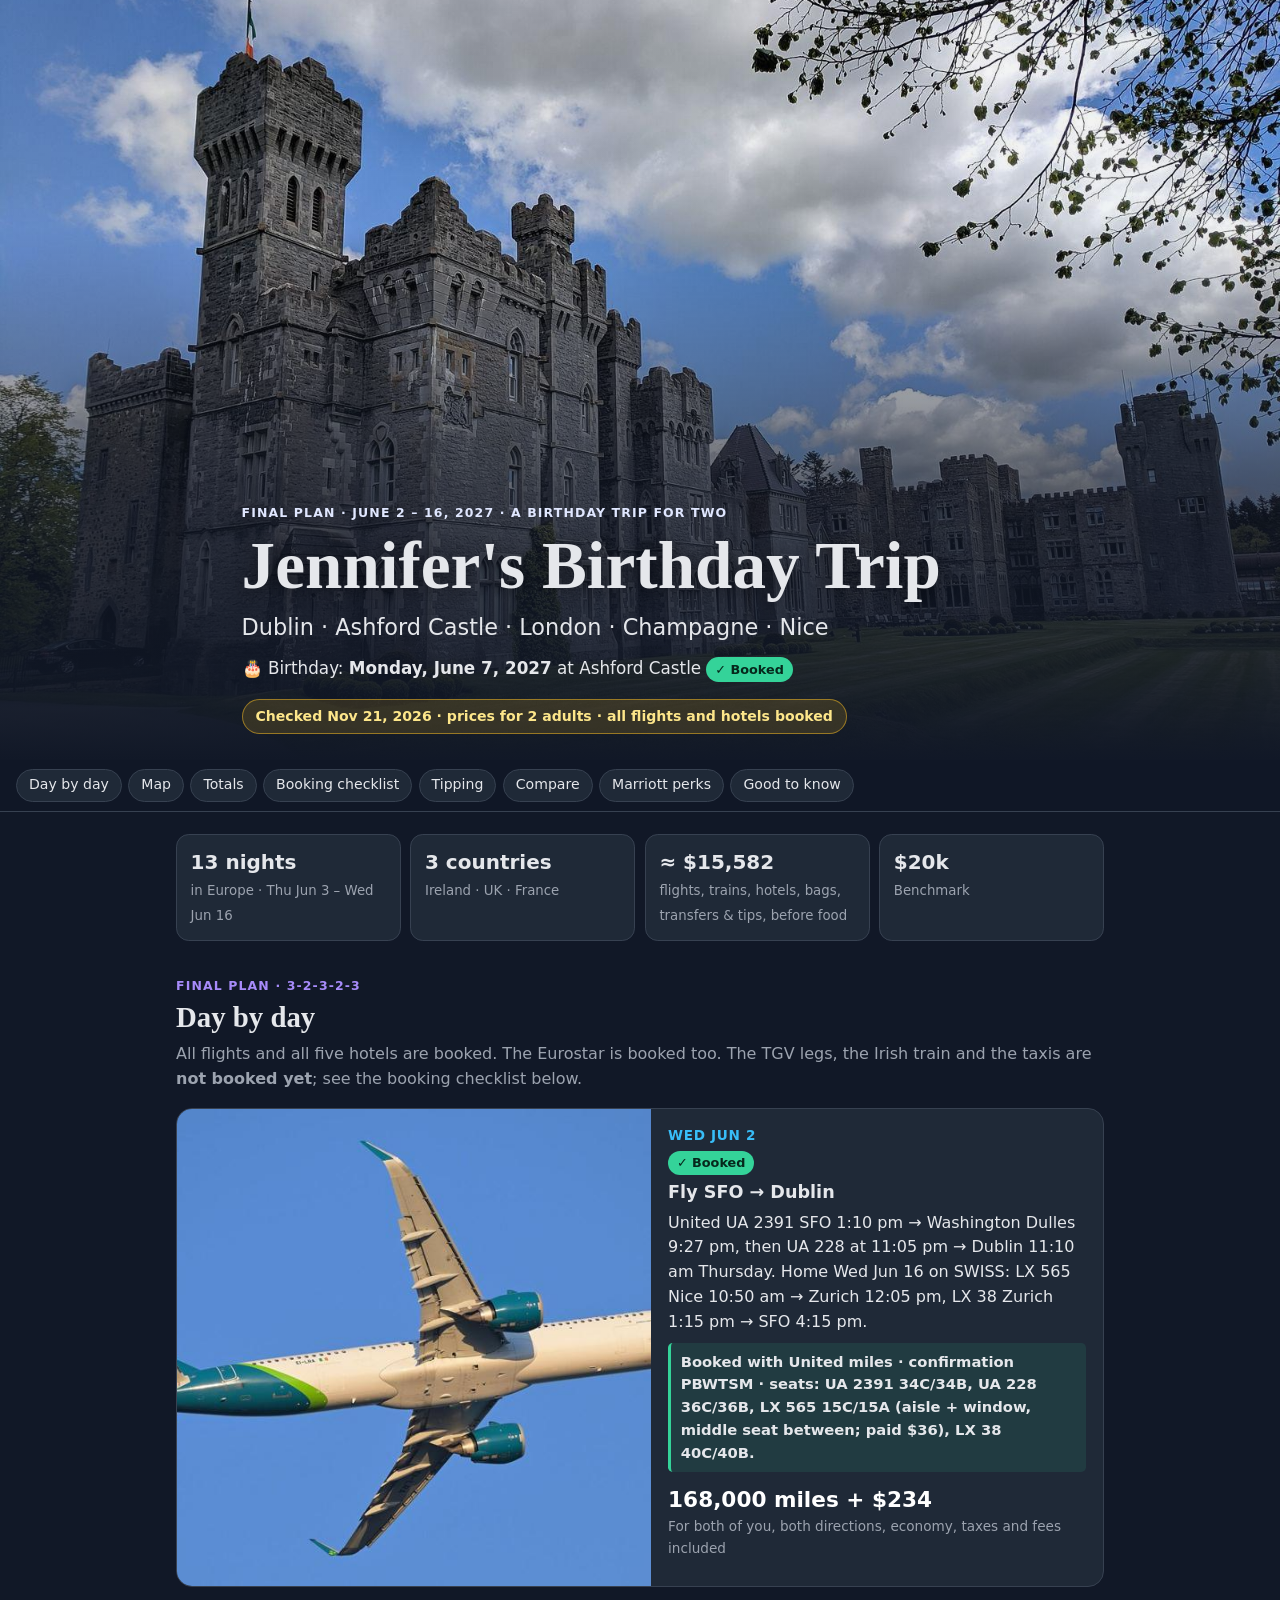
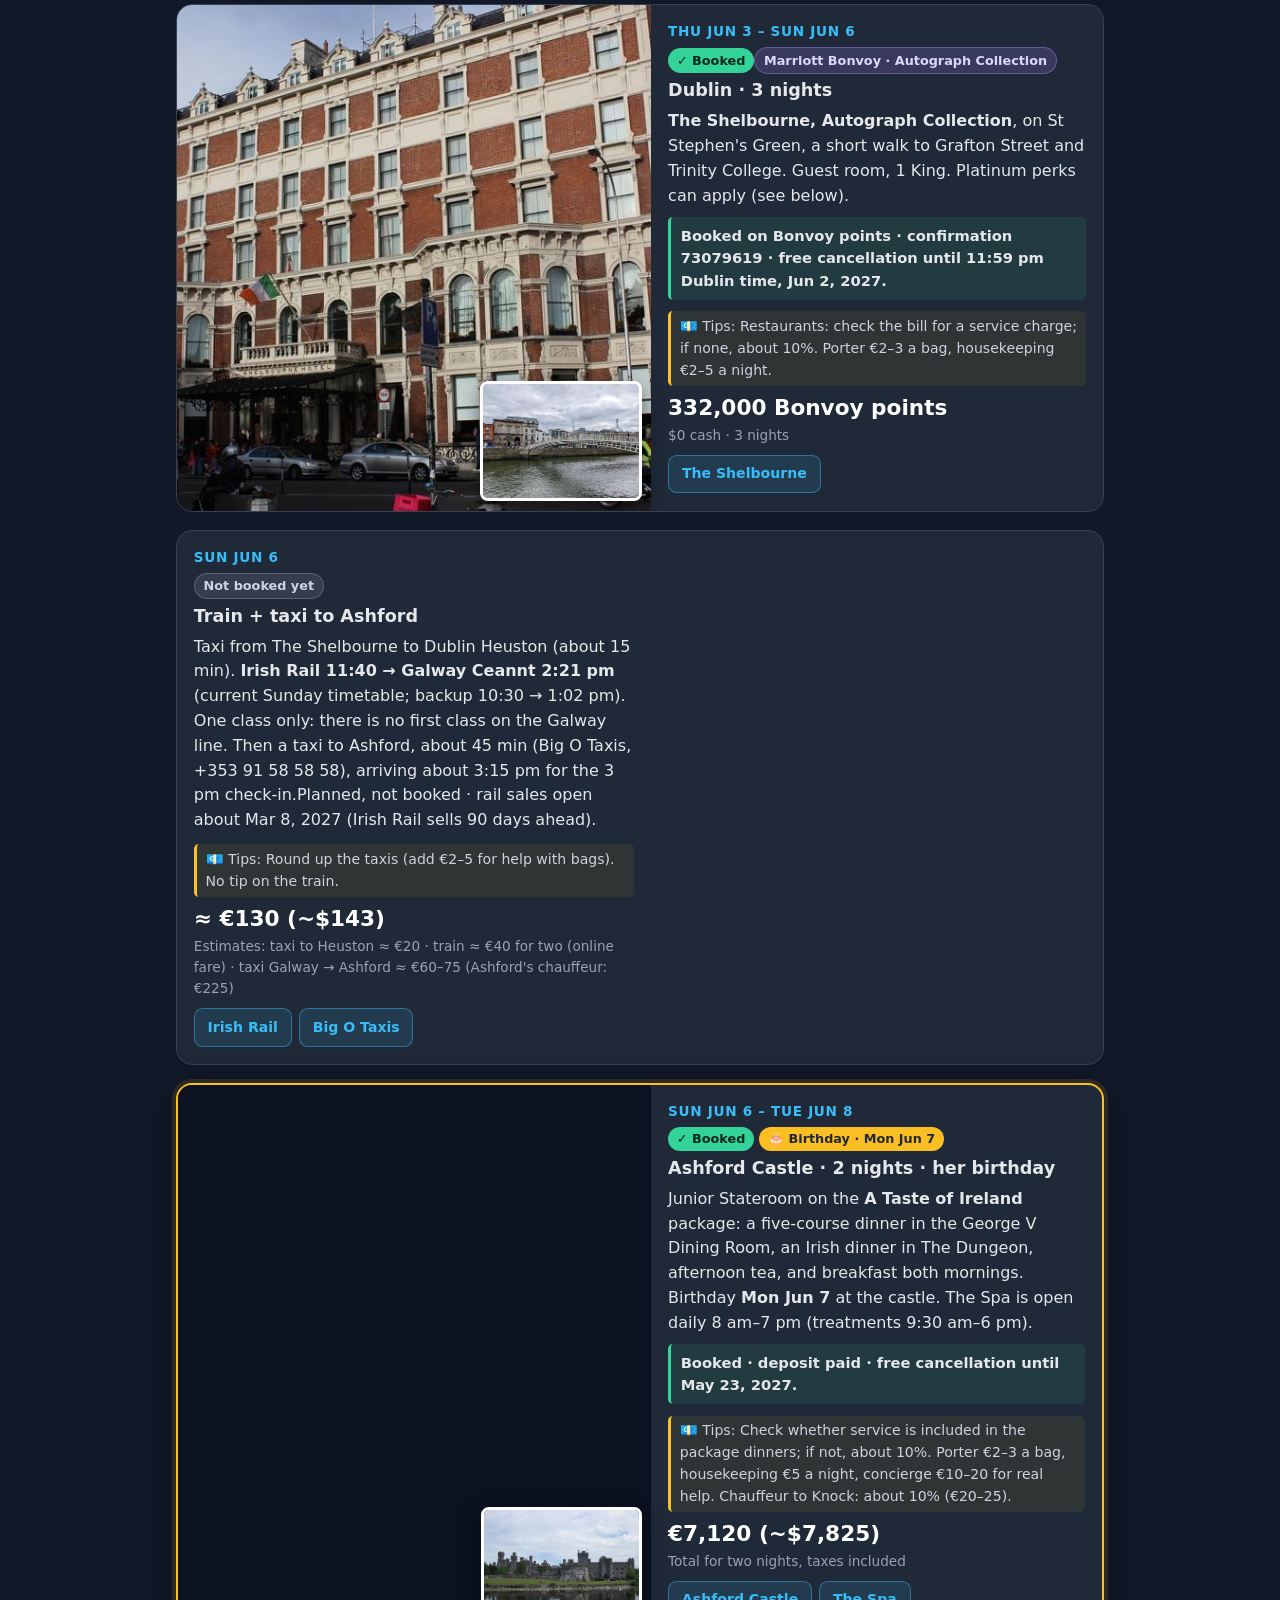
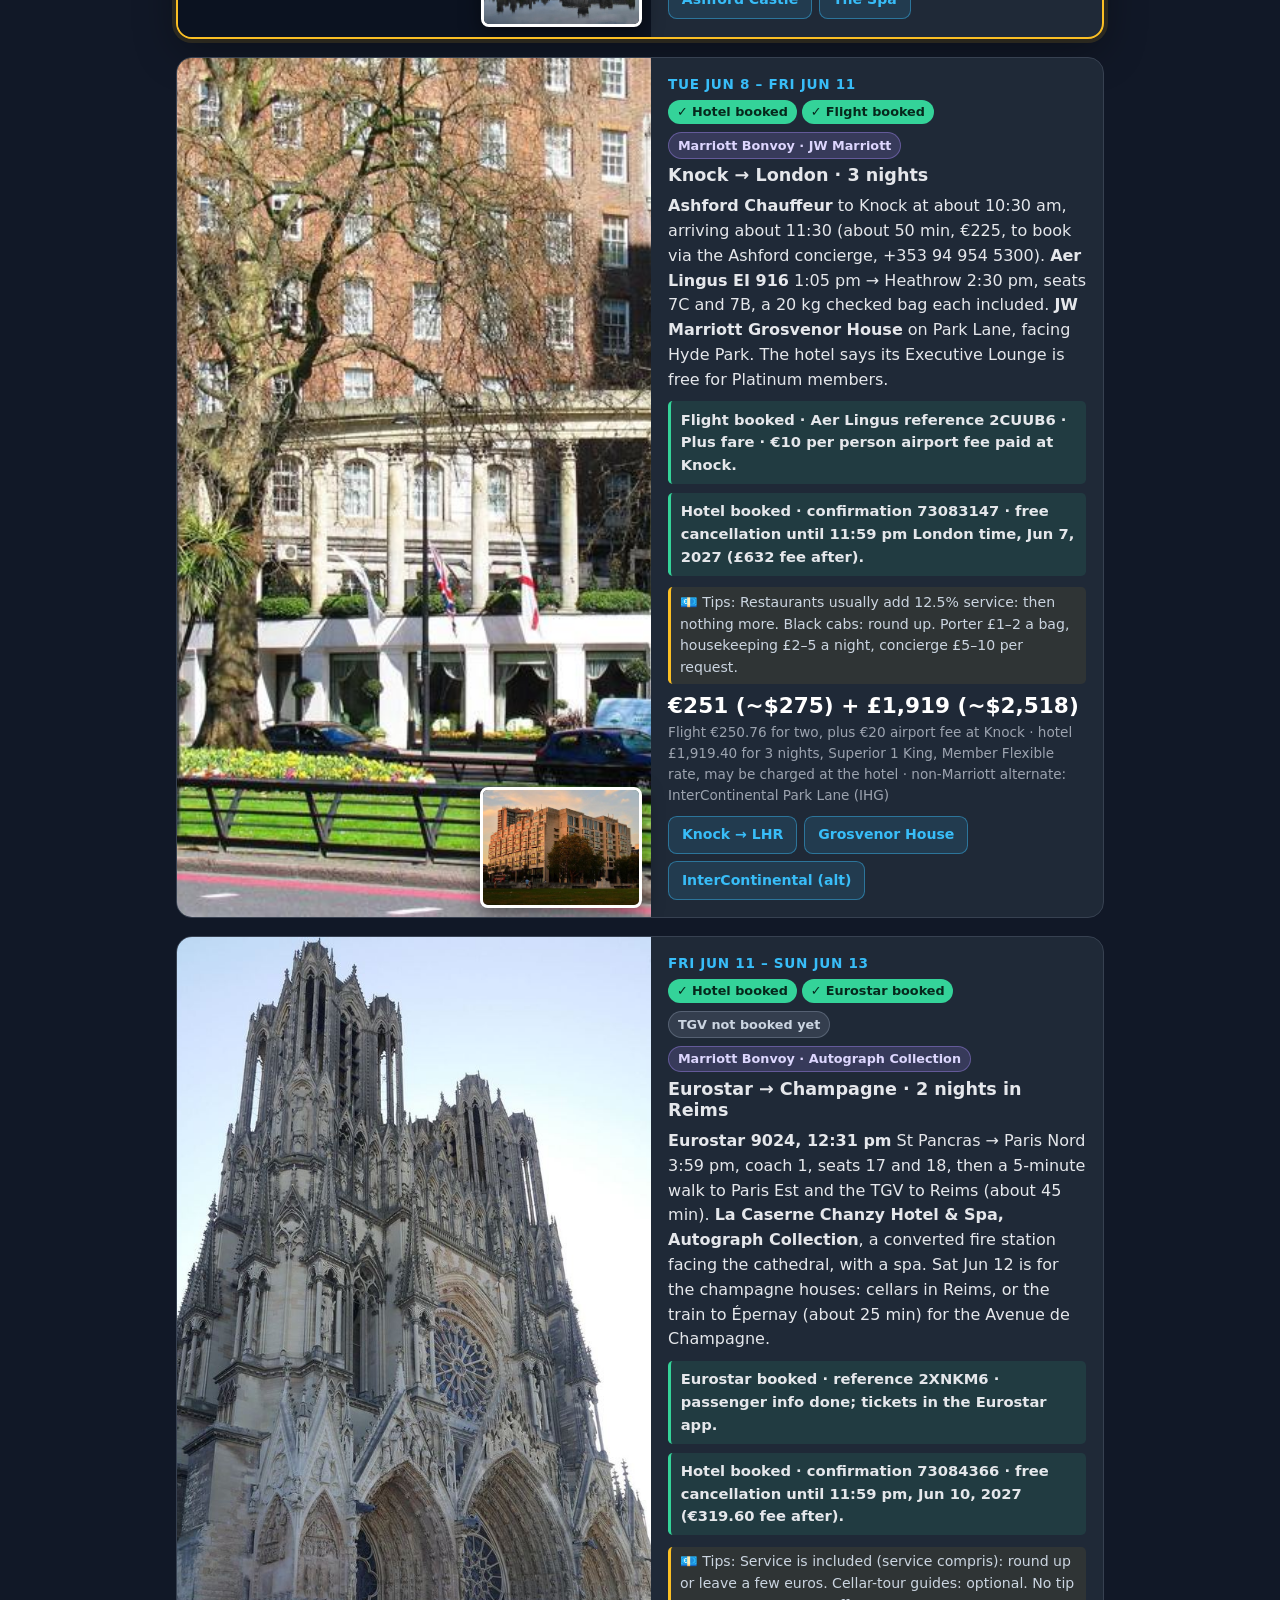
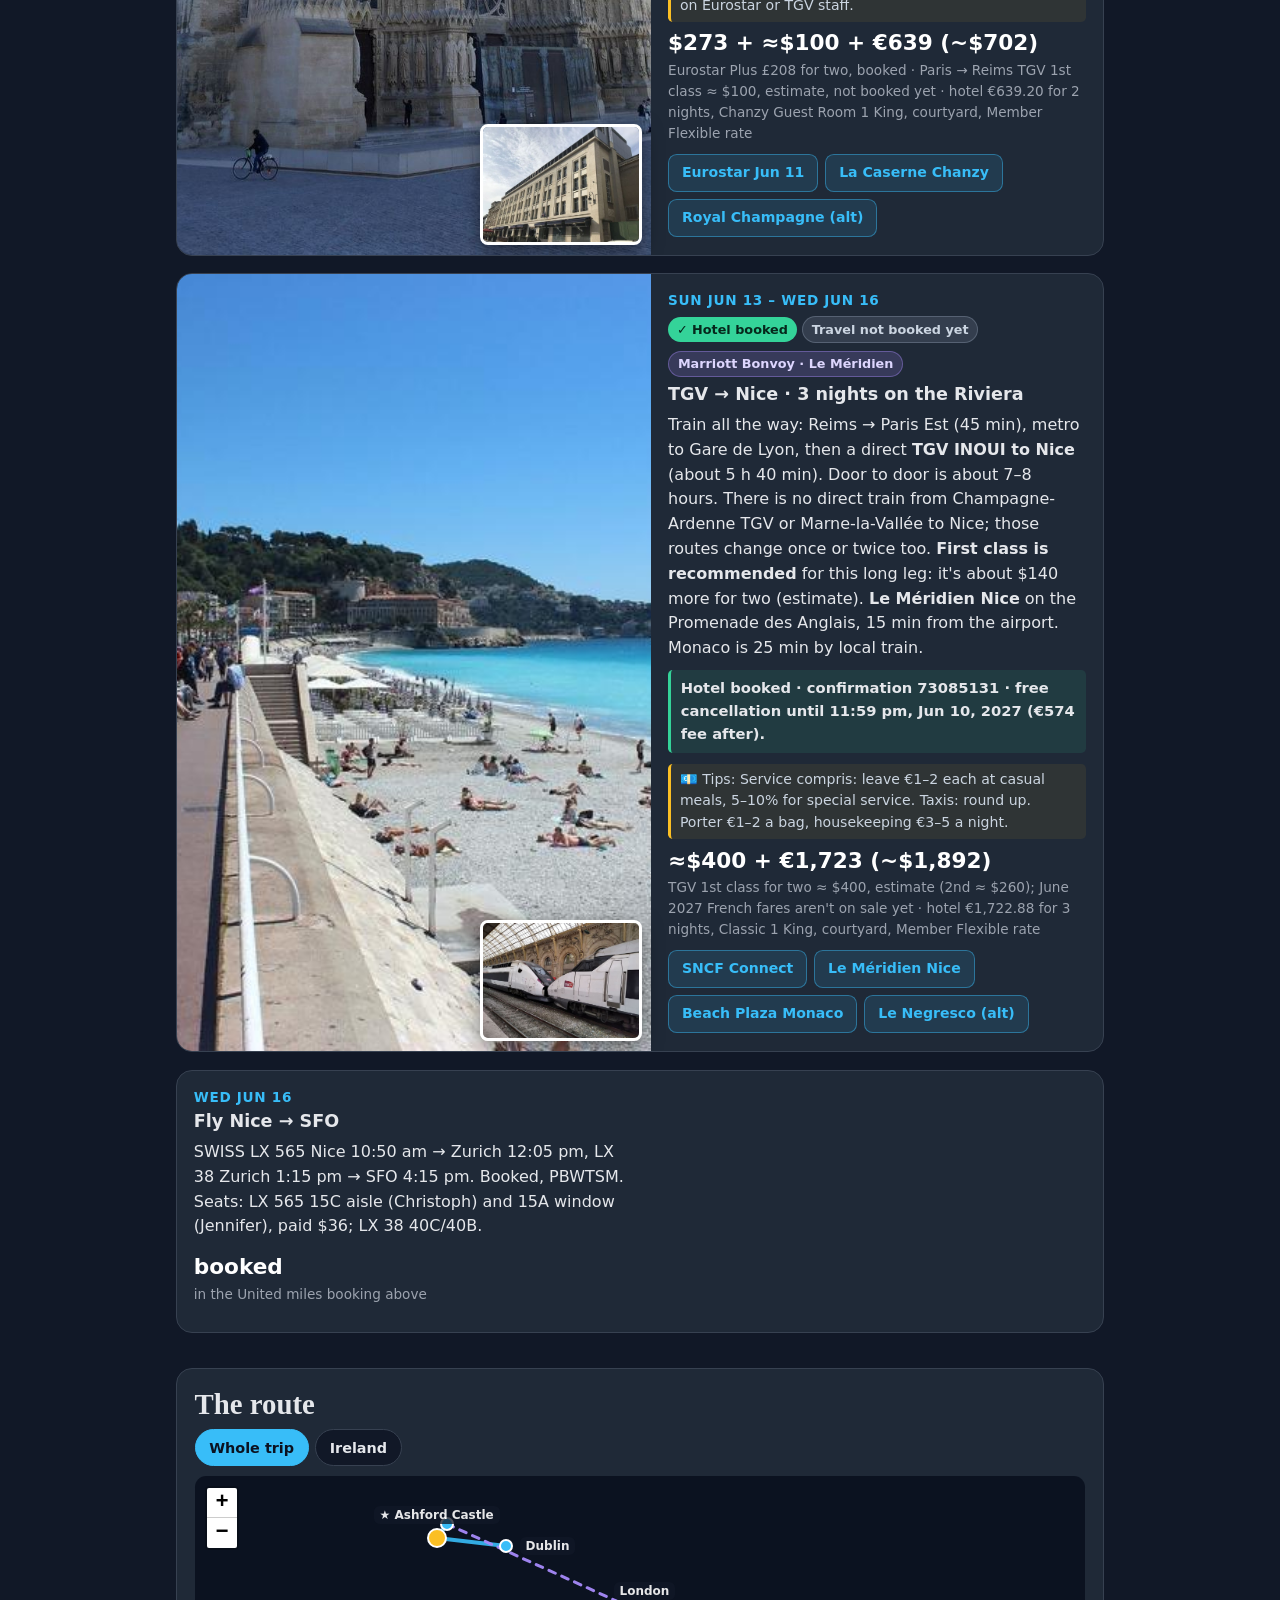
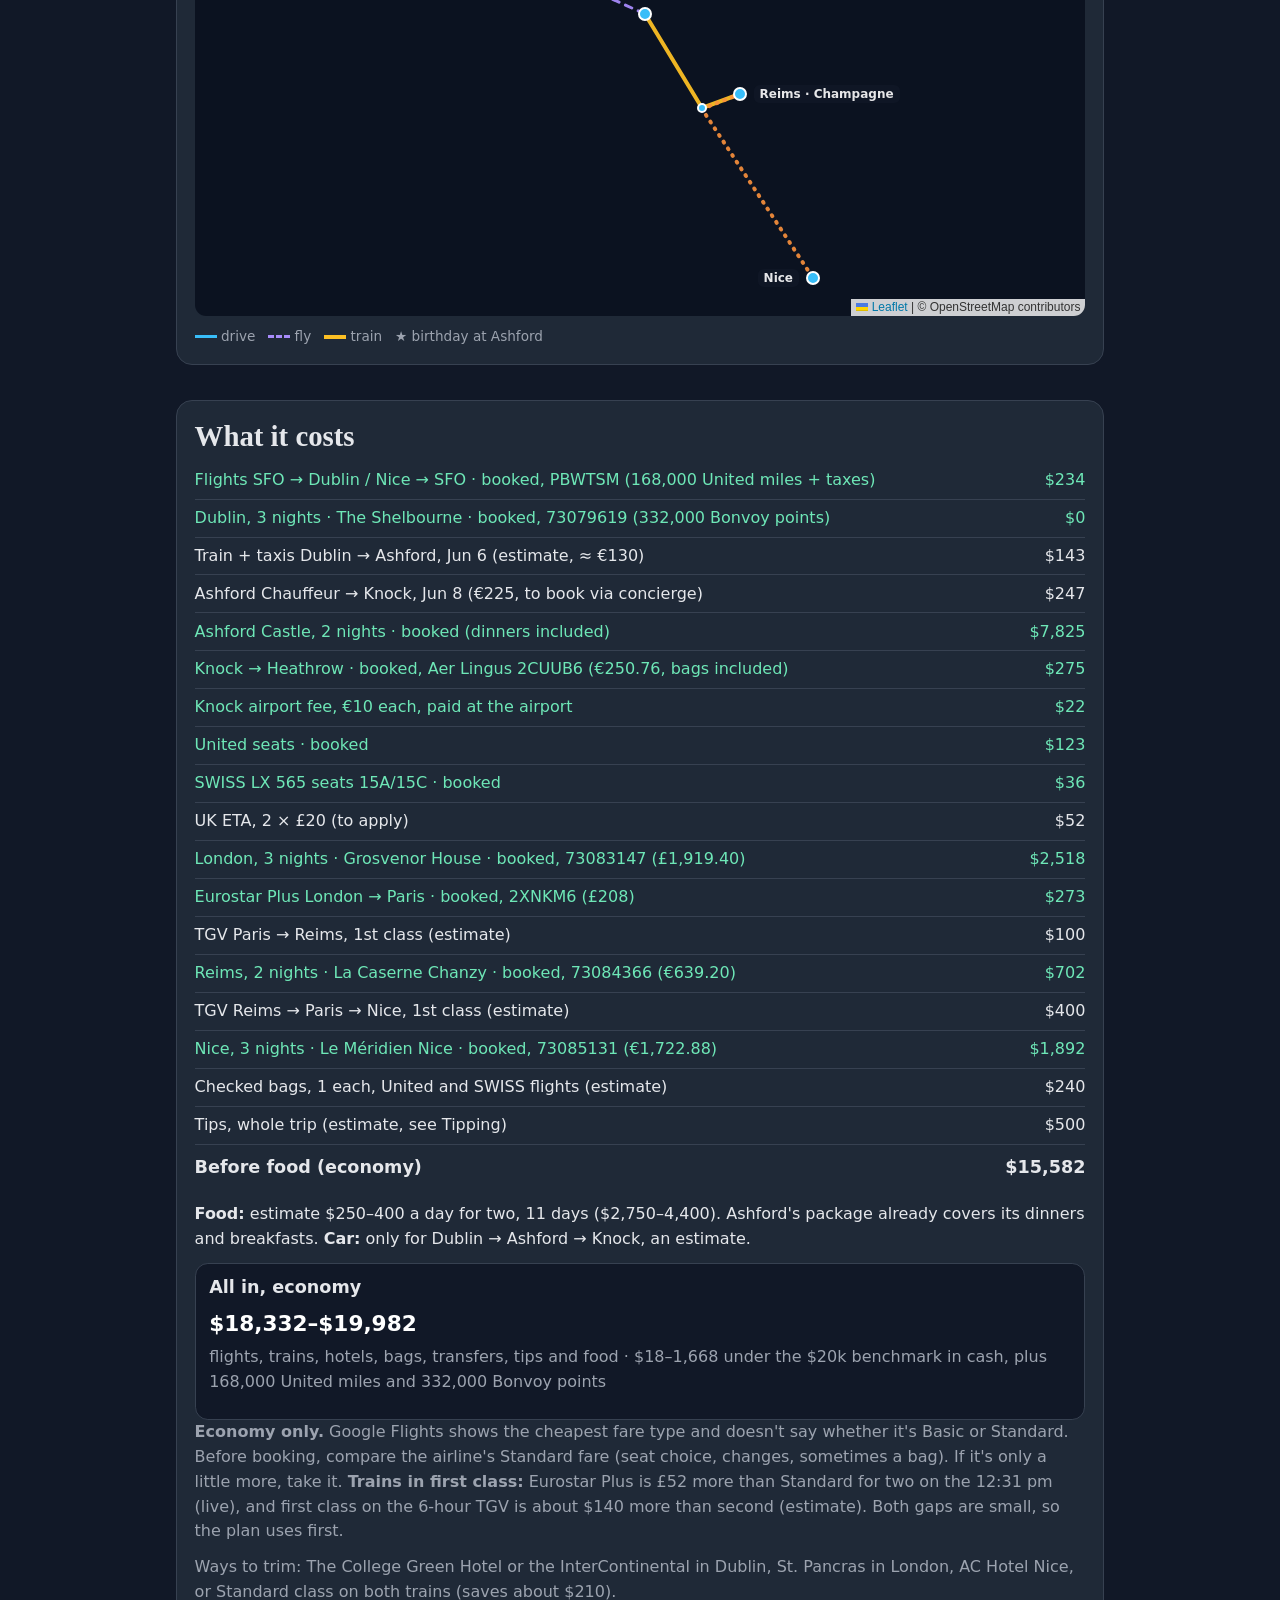
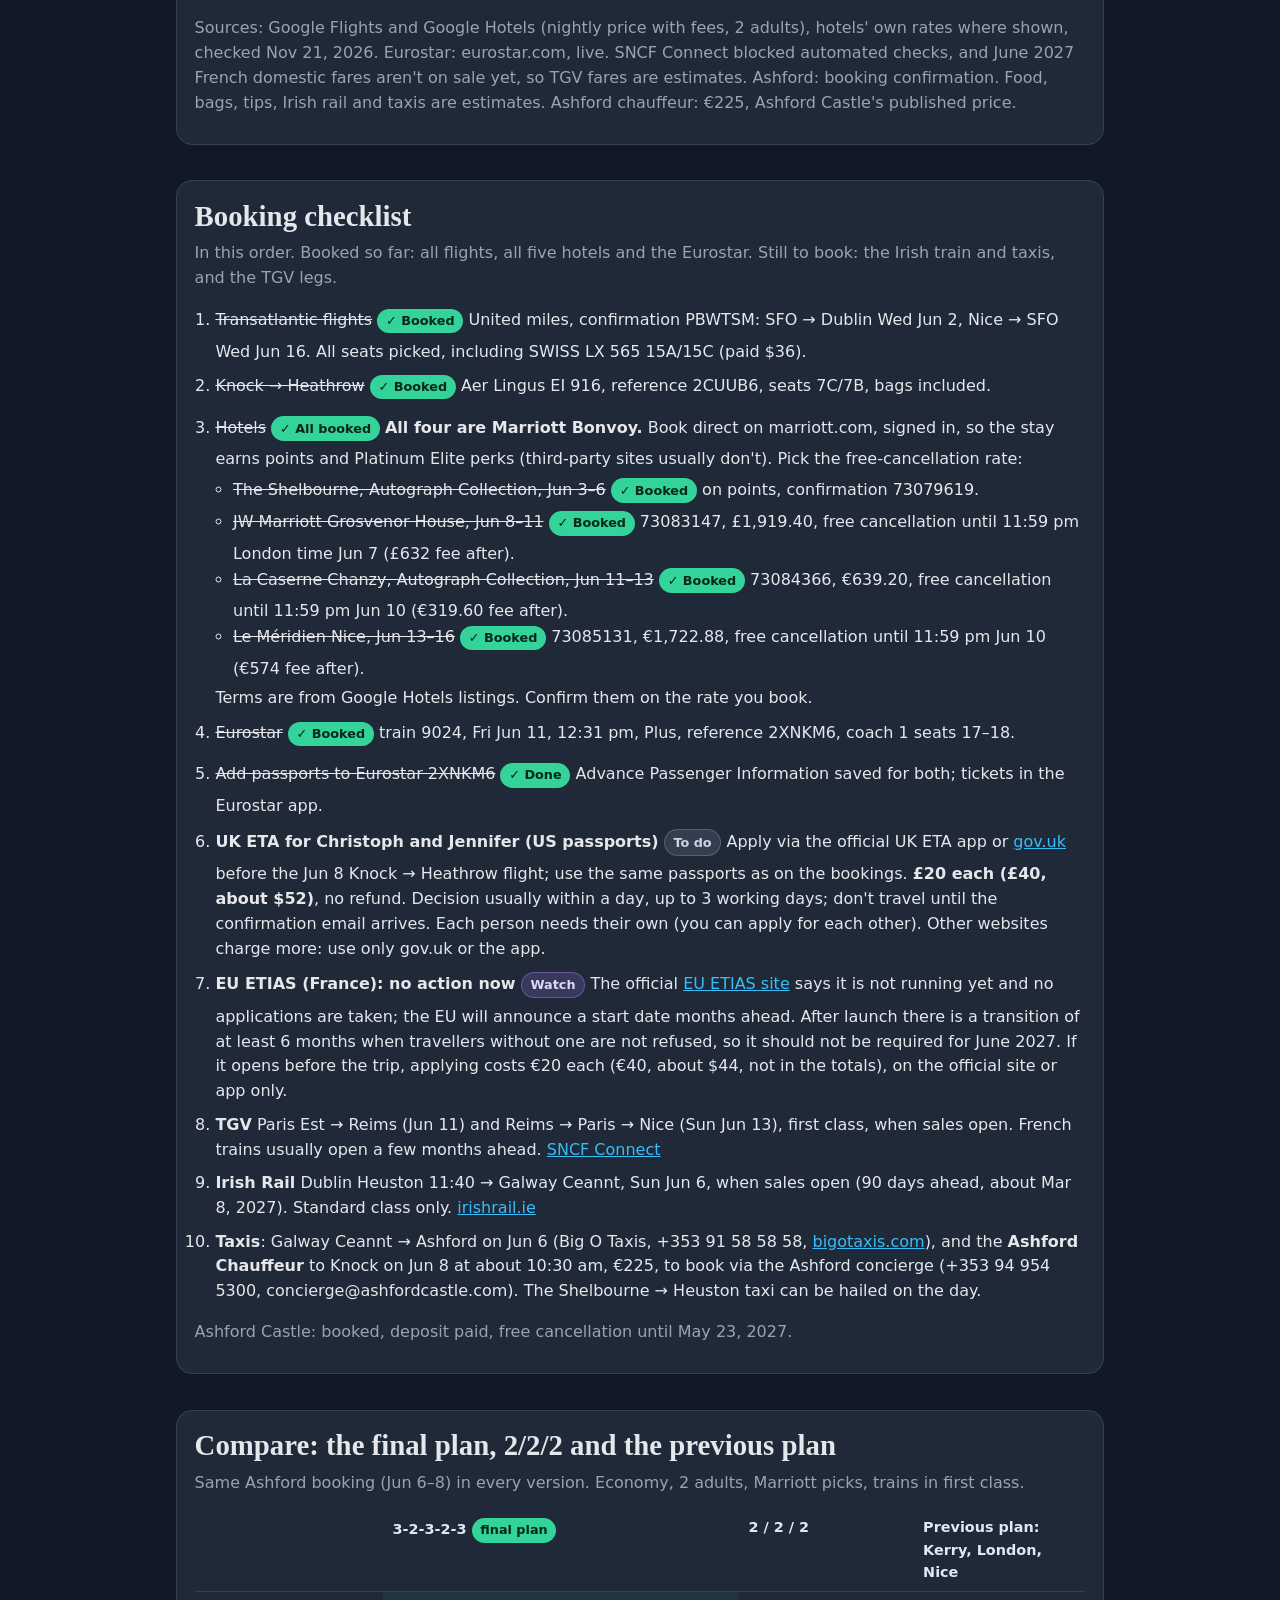
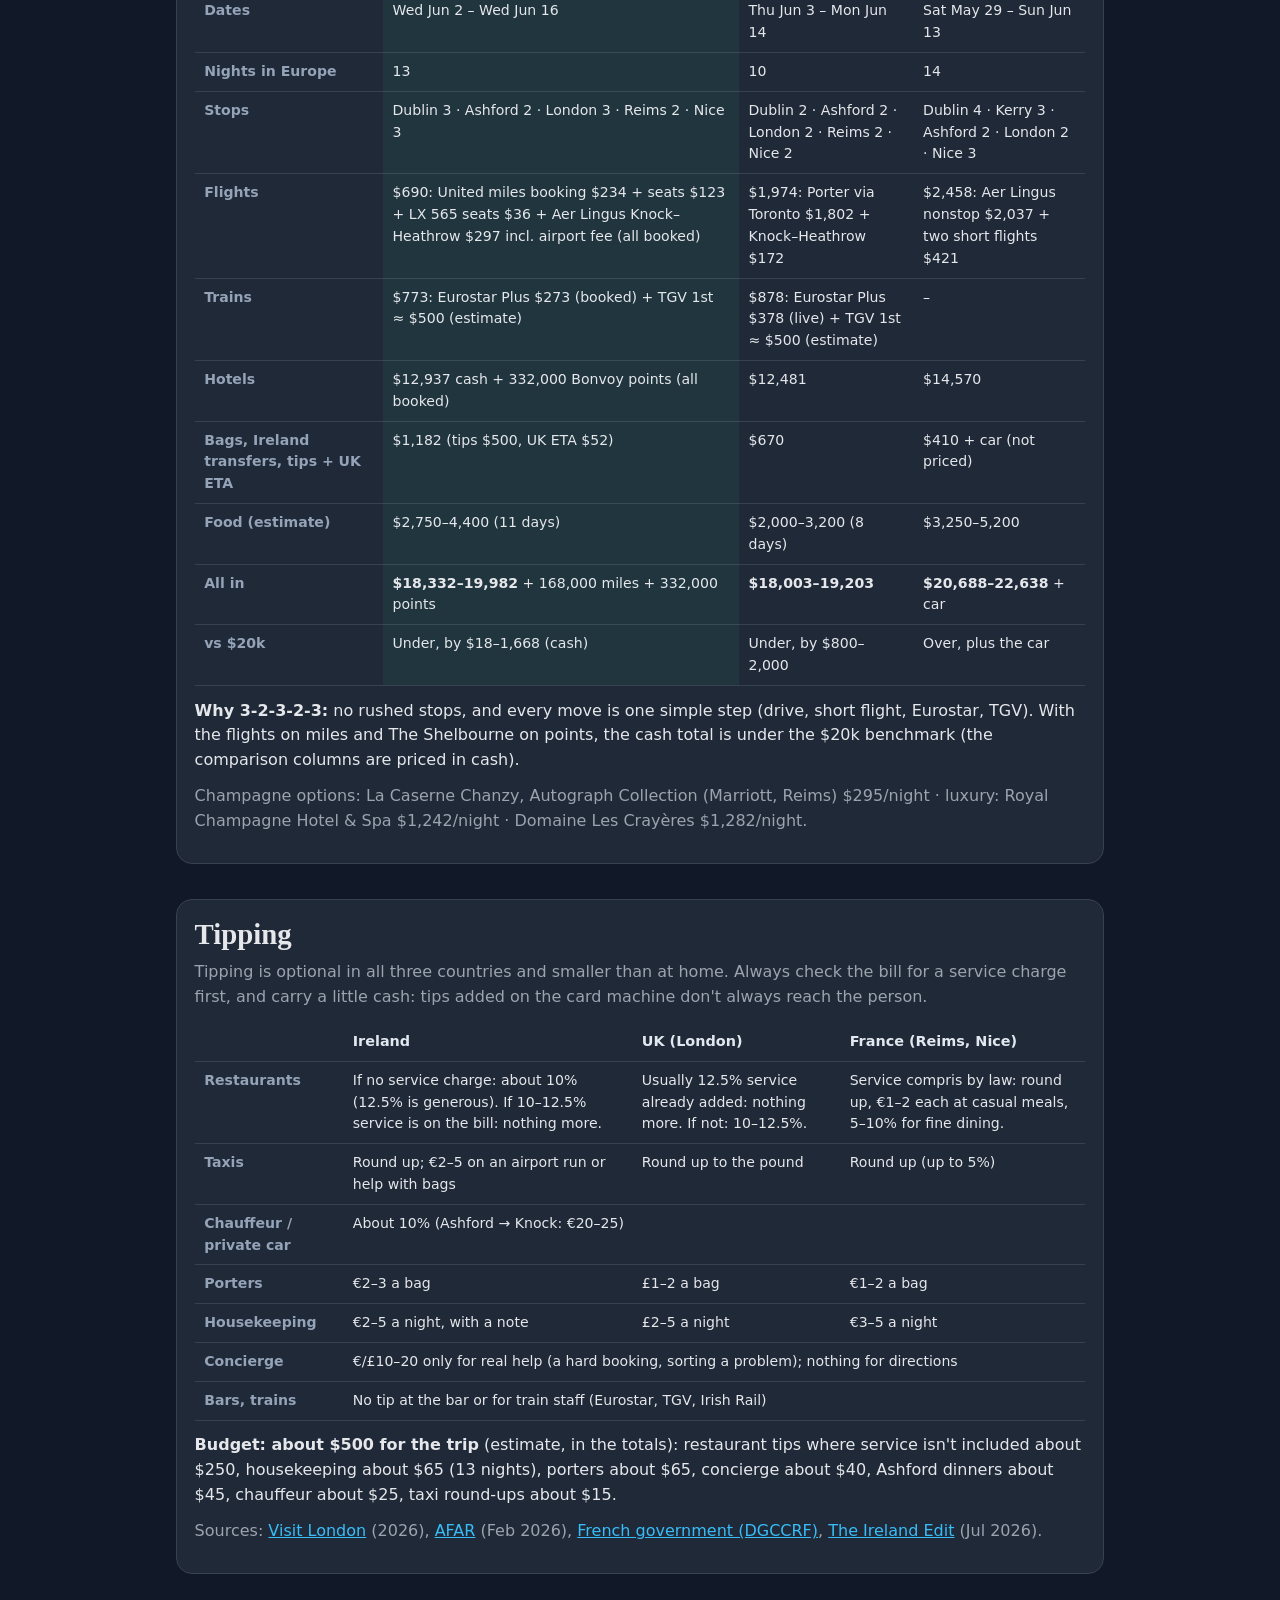
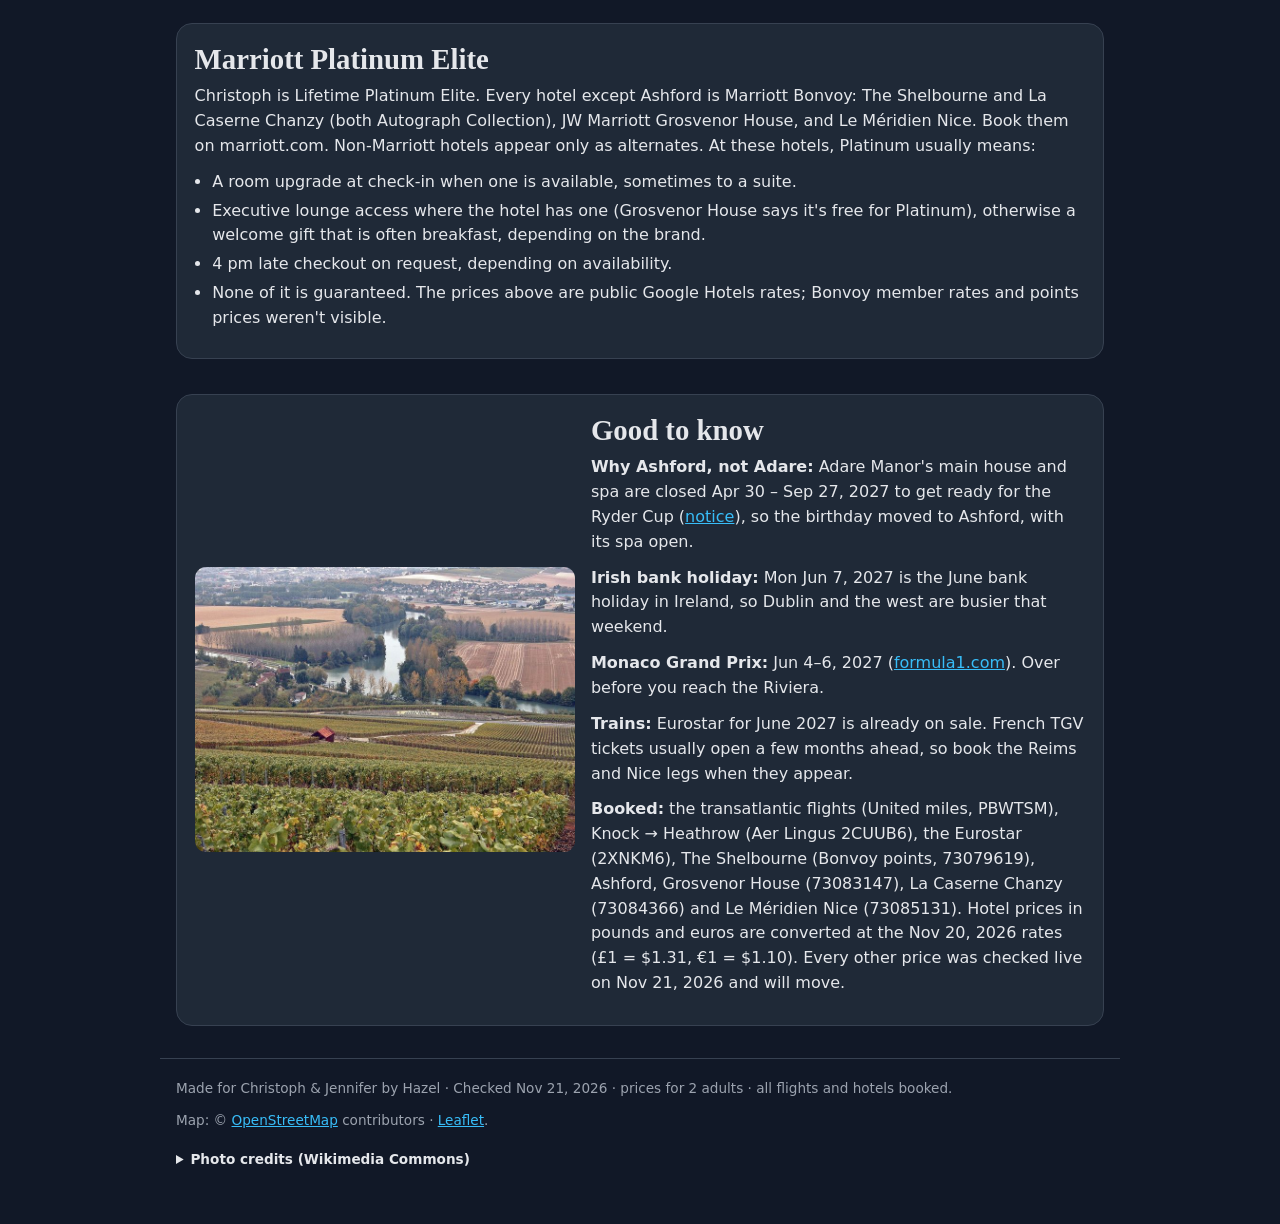
==== commit 6bfdebb9: "Eurostar API done; UK ETA to-do and fee; ETIAS note" ====
--- a/index.html
+++ b/index.html
@@ -35,7 +35,7 @@
 <section class="summary">
   <div class="stat"><span>13 nights</span><small>in Europe · Thu Jun 3 – Wed Jun 16</small></div>
   <div class="stat"><span>3 countries</span><small>Ireland · UK · France</small></div>
-  <div class="stat"><span>≈ $15,530</span><small>flights, trains, hotels, bags, transfers &amp; tips, before food</small></div>
+  <div class="stat"><span>≈ $15,582</span><small>flights, trains, hotels, bags, transfers &amp; tips, before food</small></div>
   <div class="stat"><span>$20k</span><small>Benchmark</small></div>
 </section>
 
@@ -49,7 +49,7 @@
 <article class="day"><div class="day-body"><p class="date">Sun Jun 6</p><span class="badge todo">Not booked yet</span><h3>Train + taxi to Ashford</h3><p>Taxi from The Shelbourne to Dublin Heuston (about 15 min). <b>Irish Rail 11:40 → Galway Ceannt 2:21 pm</b> (current Sunday timetable; backup 10:30 → 1:02 pm). One class only: there is no first class on the Galway line. Then a taxi to Ashford, about 45 min (Big O Taxis, +353 91 58 58 58), arriving about 3:15 pm for the 3 pm check-in.<span class="todo">Planned, not booked · rail sales open about Mar 8, 2027 (Irish Rail sells 90 days ahead).</span></p><p class="tipnote">💶 Tips: Round up the taxis (add €2–5 for help with bags). No tip on the train.</p><p class="price">≈ €130 (~$143)<small>Estimates: taxi to Heuston ≈ €20 · train ≈ €40 for two (online fare) · taxi Galway → Ashford ≈ €60–75 (Ashford's chauffeur: €225)</small></p><div class="links"><a class="btn" href="https://www.irishrail.ie/en-ie/" target="_blank" rel="noopener">Irish Rail</a><a class="btn" href="https://bigotaxis.com/" target="_blank" rel="noopener">Big O Taxis</a></div></div></article>
 <article class="day star"><figure class="media"><img class="" src="images/ashford2-800.jpg" srcset="images/ashford2-800.jpg 800w, images/ashford2-1600.jpg 1600w" sizes="(min-width: 900px) 50vw, 100vw" width="1600" height="1200" alt="Ashford Castle, Cong, County Mayo" loading="lazy" decoding="async"><div class="inset"><img class="" src="images/ashford-800.jpg" srcset="images/ashford-800.jpg 800w, images/ashford-1600.jpg 1600w" sizes="200px" width="1600" height="1200" alt="Ashford Castle from Lough Corrib" loading="lazy" decoding="async"></div></figure><div class="day-body"><p class="date">Sun Jun 6 – Tue Jun 8</p><span class="badge booked">✓ Booked</span> <span class="badge">🎂 Birthday · Mon Jun 7</span><h3>Ashford Castle · 2 nights · her birthday</h3><p>Junior Stateroom on the <b>A Taste of Ireland</b> package: a five-course dinner in the George V Dining Room, an Irish dinner in The Dungeon, afternoon tea, and breakfast both mornings. Birthday <b>Mon Jun 7</b> at the castle. The Spa is open daily 8 am–7 pm (treatments 9:30 am–6 pm).<span class="okline">Booked · deposit paid · free cancellation until May 23, 2027.</span></p><p class="tipnote">💶 Tips: Check whether service is included in the package dinners; if not, about 10%. Porter €2–3 a bag, housekeeping €5 a night, concierge €10–20 for real help. Chauffeur to Knock: about 10% (€20–25).</p><p class="price">€7,120 (~$7,825)<small>Total for two nights, taxes included</small></p><div class="links"><a class="btn" href="https://ashfordcastle.com/" target="_blank" rel="noopener">Ashford Castle</a><a class="btn" href="https://ashfordcastle.com/wellness-and-spa" target="_blank" rel="noopener">The Spa</a></div></div></article>
 <article class="day"><figure class="media"><img class="" src="images/grosvenor-800.jpg" srcset="images/grosvenor-800.jpg 800w, images/grosvenor-1600.jpg 1600w" sizes="(min-width: 900px) 50vw, 100vw" width="1600" height="1200" alt="Grosvenor House on Park Lane, London" loading="lazy" decoding="async"><div class="inset"><img class="" src="images/ic-parklane-800.jpg" srcset="images/ic-parklane-800.jpg 800w, images/ic-parklane-1600.jpg 1600w" sizes="200px" width="1600" height="1060" alt="InterContinental London Park Lane" loading="lazy" decoding="async"></div></figure><div class="day-body"><p class="date">Tue Jun 8 – Fri Jun 11</p><span class="badge booked">✓ Hotel booked</span> <span class="badge booked">✓ Flight booked</span><span class="badge mar">Marriott Bonvoy · JW Marriott</span><h3>Knock → London · 3 nights</h3><p><b>Ashford Chauffeur</b> to Knock at about 10:30 am, arriving about 11:30 (about 50 min, €225, to book via the Ashford concierge, +353 94 954 5300). <b>Aer Lingus EI 916</b> 1:05 pm → Heathrow 2:30 pm, seats 7C and 7B, a 20 kg checked bag each included. <b>JW Marriott Grosvenor House</b> on Park Lane, facing Hyde Park. The hotel says its Executive Lounge is free for Platinum members.<span class="okline">Flight booked · Aer Lingus reference 2CUUB6 · Plus fare · €10 per person airport fee paid at Knock.</span><span class="okline">Hotel booked · confirmation 73083147 · free cancellation until 11:59 pm London time, Jun 7, 2027 (£632 fee after).</span></p><p class="tipnote">💶 Tips: Restaurants usually add 12.5% service: then nothing more. Black cabs: round up. Porter £1–2 a bag, housekeeping £2–5 a night, concierge £5–10 per request.</p><p class="price">€251 (~$275) + £1,919 (~$2,518)<small>Flight €250.76 for two, plus €20 airport fee at Knock · hotel £1,919.40 for 3 nights, Superior 1 King, Member Flexible rate, may be charged at the hotel · non-Marriott alternate: InterContinental Park Lane (IHG)</small></p><div class="links"><a class="btn" href="https://www.google.com/travel/flights/search?tfs=CBwQAhoeEgoyMDI3LTA2LTA4agcIARIDTk9DcgcIARIDTEhSQAFAAUgBcAGCAQsI____________AZgBAg&amp;curr=USD&amp;hl=en" target="_blank" rel="noopener">Knock → LHR</a><a class="btn" href="https://www.marriott.com/en-us/hotels/longh-jw-marriott-grosvenor-house-london/overview/" target="_blank" rel="noopener">Grosvenor House</a><a class="btn" href="https://www.ihg.com/intercontinental/hotels/us/en/london/lonhb/hoteldetail" target="_blank" rel="noopener">InterContinental (alt)</a></div></div></article>
-<article class="day"><figure class="media"><img class="" src="images/reims-800.jpg" srcset="images/reims-800.jpg 800w, images/reims-1600.jpg 1600w" sizes="(min-width: 900px) 50vw, 100vw" width="1067" height="1600" alt="Reims Cathedral" loading="lazy" decoding="async"><div class="inset"><img class="" src="images/chanzy-800.jpg" srcset="images/chanzy-800.jpg 800w, images/chanzy-1600.jpg 1600w" sizes="200px" width="1008" height="756" alt="La Caserne Chanzy, Reims" loading="lazy" decoding="async"></div></figure><div class="day-body"><p class="date">Fri Jun 11 – Sun Jun 13</p><span class="badge booked">✓ Hotel booked</span> <span class="badge booked">✓ Eurostar booked</span> <span class="badge todo">TGV not booked yet</span><span class="badge mar">Marriott Bonvoy · Autograph Collection</span><h3>Eurostar → Champagne · 2 nights in Reims</h3><p><b>Eurostar 9024, 12:31 pm</b> St Pancras → Paris Nord 3:59 pm, coach 1, seats 17 and 18, then a 5-minute walk to Paris Est and the TGV to Reims (about 45 min). <b>La Caserne Chanzy Hotel &amp; Spa, Autograph Collection</b>, a converted fire station facing the cathedral, with a spa. Sat Jun 12 is for the champagne houses: cellars in Reims, or the train to Épernay (about 25 min) for the Avenue de Champagne.<span class="okline">Eurostar booked · reference 2XNKM6 · to do: add passport details (API) before travel.</span><span class="okline">Hotel booked · confirmation 73084366 · free cancellation until 11:59 pm, Jun 10, 2027 (€319.60 fee after).</span></p><p class="tipnote">💶 Tips: Service is included (service compris): round up or leave a few euros. Cellar-tour guides: optional. No tip on Eurostar or TGV staff.</p><p class="price">$273 + ≈$100 + €639 (~$702)<small>Eurostar Plus £208 for two, booked · Paris → Reims TGV 1st class ≈ $100, estimate, not booked yet · hotel €639.20 for 2 nights, Chanzy Guest Room 1 King, courtyard, Member Flexible rate</small></p><div class="links"><a class="btn" href="https://www.eurostar.com/search/uk-en?adult=2&amp;origin=7015400&amp;destination=8727100&amp;outbound=2027-06-11" target="_blank" rel="noopener">Eurostar Jun 11</a><a class="btn" href="https://www.marriott.com/en-us/hotels/rheak-la-caserne-chanzy-hotel-and-spa-autograph-collection/overview/" target="_blank" rel="noopener">La Caserne Chanzy</a><a class="btn" href="https://royalchampagne.com/" target="_blank" rel="noopener">Royal Champagne (alt)</a></div></div></article>
+<article class="day"><figure class="media"><img class="" src="images/reims-800.jpg" srcset="images/reims-800.jpg 800w, images/reims-1600.jpg 1600w" sizes="(min-width: 900px) 50vw, 100vw" width="1067" height="1600" alt="Reims Cathedral" loading="lazy" decoding="async"><div class="inset"><img class="" src="images/chanzy-800.jpg" srcset="images/chanzy-800.jpg 800w, images/chanzy-1600.jpg 1600w" sizes="200px" width="1008" height="756" alt="La Caserne Chanzy, Reims" loading="lazy" decoding="async"></div></figure><div class="day-body"><p class="date">Fri Jun 11 – Sun Jun 13</p><span class="badge booked">✓ Hotel booked</span> <span class="badge booked">✓ Eurostar booked</span> <span class="badge todo">TGV not booked yet</span><span class="badge mar">Marriott Bonvoy · Autograph Collection</span><h3>Eurostar → Champagne · 2 nights in Reims</h3><p><b>Eurostar 9024, 12:31 pm</b> St Pancras → Paris Nord 3:59 pm, coach 1, seats 17 and 18, then a 5-minute walk to Paris Est and the TGV to Reims (about 45 min). <b>La Caserne Chanzy Hotel &amp; Spa, Autograph Collection</b>, a converted fire station facing the cathedral, with a spa. Sat Jun 12 is for the champagne houses: cellars in Reims, or the train to Épernay (about 25 min) for the Avenue de Champagne.<span class="okline">Eurostar booked · reference 2XNKM6 · passenger info done; tickets in the Eurostar app.</span><span class="okline">Hotel booked · confirmation 73084366 · free cancellation until 11:59 pm, Jun 10, 2027 (€319.60 fee after).</span></p><p class="tipnote">💶 Tips: Service is included (service compris): round up or leave a few euros. Cellar-tour guides: optional. No tip on Eurostar or TGV staff.</p><p class="price">$273 + ≈$100 + €639 (~$702)<small>Eurostar Plus £208 for two, booked · Paris → Reims TGV 1st class ≈ $100, estimate, not booked yet · hotel €639.20 for 2 nights, Chanzy Guest Room 1 King, courtyard, Member Flexible rate</small></p><div class="links"><a class="btn" href="https://www.eurostar.com/search/uk-en?adult=2&amp;origin=7015400&amp;destination=8727100&amp;outbound=2027-06-11" target="_blank" rel="noopener">Eurostar Jun 11</a><a class="btn" href="https://www.marriott.com/en-us/hotels/rheak-la-caserne-chanzy-hotel-and-spa-autograph-collection/overview/" target="_blank" rel="noopener">La Caserne Chanzy</a><a class="btn" href="https://royalchampagne.com/" target="_blank" rel="noopener">Royal Champagne (alt)</a></div></div></article>
 <article class="day"><figure class="media"><img class="" src="images/nice-800.jpg" srcset="images/nice-800.jpg 800w, images/nice-1600.jpg 1600w" sizes="(min-width: 900px) 50vw, 100vw" width="1600" height="1067" alt="Promenade des Anglais, Nice" loading="lazy" decoding="async"><div class="inset"><img class="" src="images/tgv-800.jpg" srcset="images/tgv-800.jpg 800w, images/tgv-1600.jpg 1600w" sizes="200px" width="1600" height="1200" alt="TGV at Nice-Ville" loading="lazy" decoding="async"></div></figure><div class="day-body"><p class="date">Sun Jun 13 – Wed Jun 16</p><span class="badge booked">✓ Hotel booked</span> <span class="badge todo">Travel not booked yet</span><span class="badge mar">Marriott Bonvoy · Le Méridien</span><h3>TGV → Nice · 3 nights on the Riviera</h3><p>Train all the way: Reims → Paris Est (45 min), metro to Gare de Lyon, then a direct <b>TGV INOUI to Nice</b> (about 5 h 40 min). Door to door is about 7–8 hours. There is no direct train from Champagne-Ardenne TGV or Marne-la-Vallée to Nice; those routes change once or twice too. <b>First class is recommended</b> for this long leg: it's about $140 more for two (estimate). <b>Le Méridien Nice</b> on the Promenade des Anglais, 15 min from the airport. Monaco is 25 min by local train.<span class="okline">Hotel booked · confirmation 73085131 · free cancellation until 11:59 pm, Jun 10, 2027 (€574 fee after).</span></p><p class="tipnote">💶 Tips: Service compris: leave €1–2 each at casual meals, 5–10% for special service. Taxis: round up. Porter €1–2 a bag, housekeeping €3–5 a night.</p><p class="price">≈$400 + €1,723 (~$1,892)<small>TGV 1st class for two ≈ $400, estimate (2nd ≈ $260); June 2027 French fares aren't on sale yet · hotel €1,722.88 for 3 nights, Classic 1 King, courtyard, Member Flexible rate</small></p><div class="links"><a class="btn" href="https://www.sncf-connect.com/en-en/train/route/reims/nice" target="_blank" rel="noopener">SNCF Connect</a><a class="btn" href="https://www.marriott.com/en-us/hotels/ncemd-le-meridien-nice/overview/" target="_blank" rel="noopener">Le Méridien Nice</a><a class="btn" href="https://www.marriott.com/en-us/hotels/mcmmd-le-meridien-beach-plaza/overview/" target="_blank" rel="noopener">Beach Plaza Monaco</a><a class="btn" href="https://www.lenegresco.com/" target="_blank" rel="noopener">Le Negresco (alt)</a></div></div></article>
 <article class="day"><div class="day-body"><p class="date">Wed Jun 16</p><h3>Fly Nice → SFO</h3><p>SWISS LX 565 Nice 10:50 am → Zurich 12:05 pm, LX 38 Zurich 1:15 pm → SFO 4:15 pm. Booked, PBWTSM. Seats: LX 565 15C aisle (Christoph) and 15A window (Jennifer), paid $36; LX 38 40C/40B.</p><p class="price">booked<small>in the United miles booking above</small></p><div class="links"></div></div></article>
   </div>
@@ -67,12 +67,12 @@
 
 <section id="totals" class="panel">
   <h2>What it costs</h2>
-  <table class="tot"><tbody><tr class="booked"><td>Flights SFO → Dublin / Nice → SFO · booked, PBWTSM (168,000 United miles + taxes)</td><td>$234</td></tr><tr class="booked"><td>Dublin, 3 nights · The Shelbourne · booked, 73079619 (332,000 Bonvoy points)</td><td>$0</td></tr><tr class="est"><td>Train + taxis Dublin → Ashford, Jun 6 (estimate, ≈ €130)</td><td>$143</td></tr><tr class=""><td>Ashford Chauffeur → Knock, Jun 8 (€225, to book via concierge)</td><td>$247</td></tr><tr class="booked"><td>Ashford Castle, 2 nights · booked (dinners included)</td><td>$7,825</td></tr><tr class="booked"><td>Knock → Heathrow · booked, Aer Lingus 2CUUB6 (€250.76, bags included)</td><td>$275</td></tr><tr class="booked"><td>Knock airport fee, €10 each, paid at the airport</td><td>$22</td></tr><tr class="booked"><td>United seats · booked</td><td>$123</td></tr><tr class="booked"><td>SWISS LX 565 seats 15A/15C · booked</td><td>$36</td></tr><tr class="booked"><td>London, 3 nights · Grosvenor House · booked, 73083147 (£1,919.40)</td><td>$2,518</td></tr><tr class="booked"><td>Eurostar Plus London → Paris · booked, 2XNKM6 (£208)</td><td>$273</td></tr><tr class="est"><td>TGV Paris → Reims, 1st class (estimate)</td><td>$100</td></tr><tr class="booked"><td>Reims, 2 nights · La Caserne Chanzy · booked, 73084366 (€639.20)</td><td>$702</td></tr><tr class="est"><td>TGV Reims → Paris → Nice, 1st class (estimate)</td><td>$400</td></tr><tr class="booked"><td>Nice, 3 nights · Le Méridien Nice · booked, 73085131 (€1,722.88)</td><td>$1,892</td></tr><tr class="est"><td>Checked bags, 1 each, United and SWISS flights (estimate)</td><td>$240</td></tr><tr class="est"><td>Tips, whole trip (estimate, see Tipping)</td><td>$500</td></tr></tbody>
-  <tfoot><tr><td>Before food (economy)</td><td>$15,530</td></tr></tfoot></table>
+  <table class="tot"><tbody><tr class="booked"><td>Flights SFO → Dublin / Nice → SFO · booked, PBWTSM (168,000 United miles + taxes)</td><td>$234</td></tr><tr class="booked"><td>Dublin, 3 nights · The Shelbourne · booked, 73079619 (332,000 Bonvoy points)</td><td>$0</td></tr><tr class="est"><td>Train + taxis Dublin → Ashford, Jun 6 (estimate, ≈ €130)</td><td>$143</td></tr><tr class=""><td>Ashford Chauffeur → Knock, Jun 8 (€225, to book via concierge)</td><td>$247</td></tr><tr class="booked"><td>Ashford Castle, 2 nights · booked (dinners included)</td><td>$7,825</td></tr><tr class="booked"><td>Knock → Heathrow · booked, Aer Lingus 2CUUB6 (€250.76, bags included)</td><td>$275</td></tr><tr class="booked"><td>Knock airport fee, €10 each, paid at the airport</td><td>$22</td></tr><tr class="booked"><td>United seats · booked</td><td>$123</td></tr><tr class="booked"><td>SWISS LX 565 seats 15A/15C · booked</td><td>$36</td></tr><tr class="est"><td>UK ETA, 2 × £20 (to apply)</td><td>$52</td></tr><tr class="booked"><td>London, 3 nights · Grosvenor House · booked, 73083147 (£1,919.40)</td><td>$2,518</td></tr><tr class="booked"><td>Eurostar Plus London → Paris · booked, 2XNKM6 (£208)</td><td>$273</td></tr><tr class="est"><td>TGV Paris → Reims, 1st class (estimate)</td><td>$100</td></tr><tr class="booked"><td>Reims, 2 nights · La Caserne Chanzy · booked, 73084366 (€639.20)</td><td>$702</td></tr><tr class="est"><td>TGV Reims → Paris → Nice, 1st class (estimate)</td><td>$400</td></tr><tr class="booked"><td>Nice, 3 nights · Le Méridien Nice · booked, 73085131 (€1,722.88)</td><td>$1,892</td></tr><tr class="est"><td>Checked bags, 1 each, United and SWISS flights (estimate)</td><td>$240</td></tr><tr class="est"><td>Tips, whole trip (estimate, see Tipping)</td><td>$500</td></tr></tbody>
+  <tfoot><tr><td>Before food (economy)</td><td>$15,582</td></tr></tfoot></table>
   <p><b>Food:</b> estimate $250–400 a day for two, 11 days ($2,750–4,400). Ashford's package already covers its dinners and breakfasts.
   <b>Car:</b> only for Dublin → Ashford → Knock, an estimate.</p>
   <div class="cabins">
-    <div class="cab"><h3>All in, economy</h3><p class="price">$18,280–$19,930</p><p class="muted">flights, trains, hotels, bags, transfers, tips and food · $70–1,720 under the $20k benchmark in cash, plus 168,000 United miles and 332,000 Bonvoy points</p></div>
+    <div class="cab"><h3>All in, economy</h3><p class="price">$18,332–$19,982</p><p class="muted">flights, trains, hotels, bags, transfers, tips and food · $18–1,668 under the $20k benchmark in cash, plus 168,000 United miles and 332,000 Bonvoy points</p></div>
   </div>
   <p class="muted"><b>Economy only.</b> Google Flights shows the cheapest fare type and doesn't say whether it's Basic or Standard. Before booking, compare the airline's Standard fare (seat choice, changes, sometimes a bag). If it's only a little more, take it. <b>Trains in first class:</b> Eurostar Plus is £52 more than Standard for two on the 12:31 pm (live), and first class on the 6-hour TGV is about $140 more than second (estimate). Both gaps are small, so the plan uses first.</p>
   <p class="muted">Ways to trim: The College Green Hotel or the InterContinental in Dublin, St. Pancras in London, AC Hotel Nice, or Standard class on both trains (saves about $210).</p>
@@ -94,7 +94,9 @@
       </ul>
       Terms are from Google Hotels listings. Confirm them on the rate you book.</li>
     <li><s>Eurostar</s> <span class="badge booked">✓ Booked</span> train 9024, Fri Jun 11, 12:31 pm, Plus, reference 2XNKM6, coach 1 seats 17–18.</li>
-    <li><b>To do before the trip: add passports to Eurostar 2XNKM6</b> (Advance Passenger Information). <a href="https://www.eurostar.com/uk-en/manage-booking" target="_blank" rel="noopener">Manage booking</a></li>
+    <li><s>Add passports to Eurostar 2XNKM6</s> <span class="badge booked">✓ Done</span> Advance Passenger Information saved for both; tickets in the Eurostar app.</li>
+    <li><b>UK ETA for Christoph and Jennifer (US passports)</b> <span class="badge todo">To do</span> Apply via the official UK ETA app or <a href="https://www.gov.uk/eta/apply" target="_blank" rel="noopener">gov.uk</a> before the Jun 8 Knock → Heathrow flight; use the same passports as on the bookings. <b>£20 each (£40, about $52)</b>, no refund. Decision usually within a day, up to 3 working days; don't travel until the confirmation email arrives. Each person needs their own (you can apply for each other). Other websites charge more: use only gov.uk or the app.</li>
+    <li><b>EU ETIAS (France): no action now</b> <span class="badge mar">Watch</span> The official <a href="https://travel-europe.europa.eu/en/etias" target="_blank" rel="noopener">EU ETIAS site</a> says it is not running yet and no applications are taken; the EU will announce a start date months ahead. After launch there is a transition of at least 6 months when travellers without one are not refused, so it should not be required for June 2027. If it opens before the trip, applying costs €20 each (€40, about $44, not in the totals), on the official site or app only.</li>
     <li><b>TGV</b> Paris Est → Reims (Jun 11) and Reims → Paris → Nice (Sun Jun 13), first class, when sales open. French trains usually open a few months ahead. <a href="https://www.sncf-connect.com/en-en/train/route/reims/nice" target="_blank" rel="noopener">SNCF Connect</a></li>
     <li><b>Irish Rail</b> Dublin Heuston 11:40 → Galway Ceannt, Sun Jun 6, when sales open (90 days ahead, about Mar 8, 2027). Standard class only. <a href="https://www.irishrail.ie/en-ie/" target="_blank" rel="noopener">irishrail.ie</a></li>
     <li><b>Taxis</b>: Galway Ceannt → Ashford on Jun 6 (Big O Taxis, +353 91 58 58 58, <a href="https://bigotaxis.com/" target="_blank" rel="noopener">bigotaxis.com</a>), and the <b>Ashford Chauffeur</b> to Knock on Jun 8 at about 10:30 am, €225, to book via the Ashford concierge (+353 94 954 5300, concierge@ashfordcastle.com). The Shelbourne → Heuston taxi can be hailed on the day.</li>
@@ -105,7 +107,7 @@
 <section id="orders" class="panel">
   <h2>Compare: the final plan, 2/2/2 and the previous plan</h2>
   <p class="muted">Same Ashford booking (Jun 6–8) in every version. Economy, 2 adults, Marriott picks, trains in first class.</p>
-  <div class="scroll"><table class="cmp"><tr><th></th><th>3-2-3-2-3 <span class="badge booked">final plan</span></th><th>2 / 2 / 2</th><th>Previous plan: Kerry, London, Nice</th></tr><tr><th>Dates</th><td>Wed Jun 2 – Wed Jun 16</td><td>Thu Jun 3 – Mon Jun 14</td><td>Sat May 29 – Sun Jun 13</td></tr><tr><th>Nights in Europe</th><td>13</td><td>10</td><td>14</td></tr><tr><th>Stops</th><td>Dublin 3 · Ashford 2 · London 3 · Reims 2 · Nice 3</td><td>Dublin 2 · Ashford 2 · London 2 · Reims 2 · Nice 2</td><td>Dublin 4 · Kerry 3 · Ashford 2 · London 2 · Nice 3</td></tr><tr><th>Flights</th><td>$690: United miles booking $234 + seats $123 + LX 565 seats $36 + Aer Lingus Knock–Heathrow $297 incl. airport fee (all booked)</td><td>$1,974: Porter via Toronto $1,802 + Knock–Heathrow $172</td><td>$2,458: Aer Lingus nonstop $2,037 + two short flights $421</td></tr><tr><th>Trains</th><td>$773: Eurostar Plus $273 (booked) + TGV 1st ≈ $500 (estimate)</td><td>$878: Eurostar Plus $378 (live) + TGV 1st ≈ $500 (estimate)</td><td>–</td></tr><tr><th>Hotels</th><td>$12,937 cash + 332,000 Bonvoy points (all booked)</td><td>$12,481</td><td>$14,570</td></tr><tr><th>Bags, Ireland transfers + tips</th><td>$1,130 (tips $500, estimate)</td><td>$670</td><td>$410 + car (not priced)</td></tr><tr><th>Food (estimate)</th><td>$2,750–4,400 (11 days)</td><td>$2,000–3,200 (8 days)</td><td>$3,250–5,200</td></tr><tr><th>All in</th><td><b>$18,280–19,930</b> + 168,000 miles + 332,000 points</td><td><b>$18,003–19,203</b></td><td><b>$20,688–22,638</b> + car</td></tr><tr><th>vs $20k</th><td>Under, by $70–1,720 (cash)</td><td>Under, by $800–2,000</td><td>Over, plus the car</td></tr></table></div>
+  <div class="scroll"><table class="cmp"><tr><th></th><th>3-2-3-2-3 <span class="badge booked">final plan</span></th><th>2 / 2 / 2</th><th>Previous plan: Kerry, London, Nice</th></tr><tr><th>Dates</th><td>Wed Jun 2 – Wed Jun 16</td><td>Thu Jun 3 – Mon Jun 14</td><td>Sat May 29 – Sun Jun 13</td></tr><tr><th>Nights in Europe</th><td>13</td><td>10</td><td>14</td></tr><tr><th>Stops</th><td>Dublin 3 · Ashford 2 · London 3 · Reims 2 · Nice 3</td><td>Dublin 2 · Ashford 2 · London 2 · Reims 2 · Nice 2</td><td>Dublin 4 · Kerry 3 · Ashford 2 · London 2 · Nice 3</td></tr><tr><th>Flights</th><td>$690: United miles booking $234 + seats $123 + LX 565 seats $36 + Aer Lingus Knock–Heathrow $297 incl. airport fee (all booked)</td><td>$1,974: Porter via Toronto $1,802 + Knock–Heathrow $172</td><td>$2,458: Aer Lingus nonstop $2,037 + two short flights $421</td></tr><tr><th>Trains</th><td>$773: Eurostar Plus $273 (booked) + TGV 1st ≈ $500 (estimate)</td><td>$878: Eurostar Plus $378 (live) + TGV 1st ≈ $500 (estimate)</td><td>–</td></tr><tr><th>Hotels</th><td>$12,937 cash + 332,000 Bonvoy points (all booked)</td><td>$12,481</td><td>$14,570</td></tr><tr><th>Bags, Ireland transfers, tips + UK ETA</th><td>$1,182 (tips $500, UK ETA $52)</td><td>$670</td><td>$410 + car (not priced)</td></tr><tr><th>Food (estimate)</th><td>$2,750–4,400 (11 days)</td><td>$2,000–3,200 (8 days)</td><td>$3,250–5,200</td></tr><tr><th>All in</th><td><b>$18,332–19,982</b> + 168,000 miles + 332,000 points</td><td><b>$18,003–19,203</b></td><td><b>$20,688–22,638</b> + car</td></tr><tr><th>vs $20k</th><td>Under, by $18–1,668 (cash)</td><td>Under, by $800–2,000</td><td>Over, plus the car</td></tr></table></div>
   <p><b>Why 3-2-3-2-3:</b> no rushed stops, and every move is one simple step (drive, short flight, Eurostar, TGV). With the flights on miles and The Shelbourne on points, the cash total is under the $20k benchmark (the comparison columns are priced in cash).</p>
   <p class="muted">Champagne options: La Caserne Chanzy, Autograph Collection (Marriott, Reims) $295/night · luxury: Royal Champagne Hotel &amp; Spa $1,242/night · Domaine Les Crayères $1,282/night.</p>
 </section>
